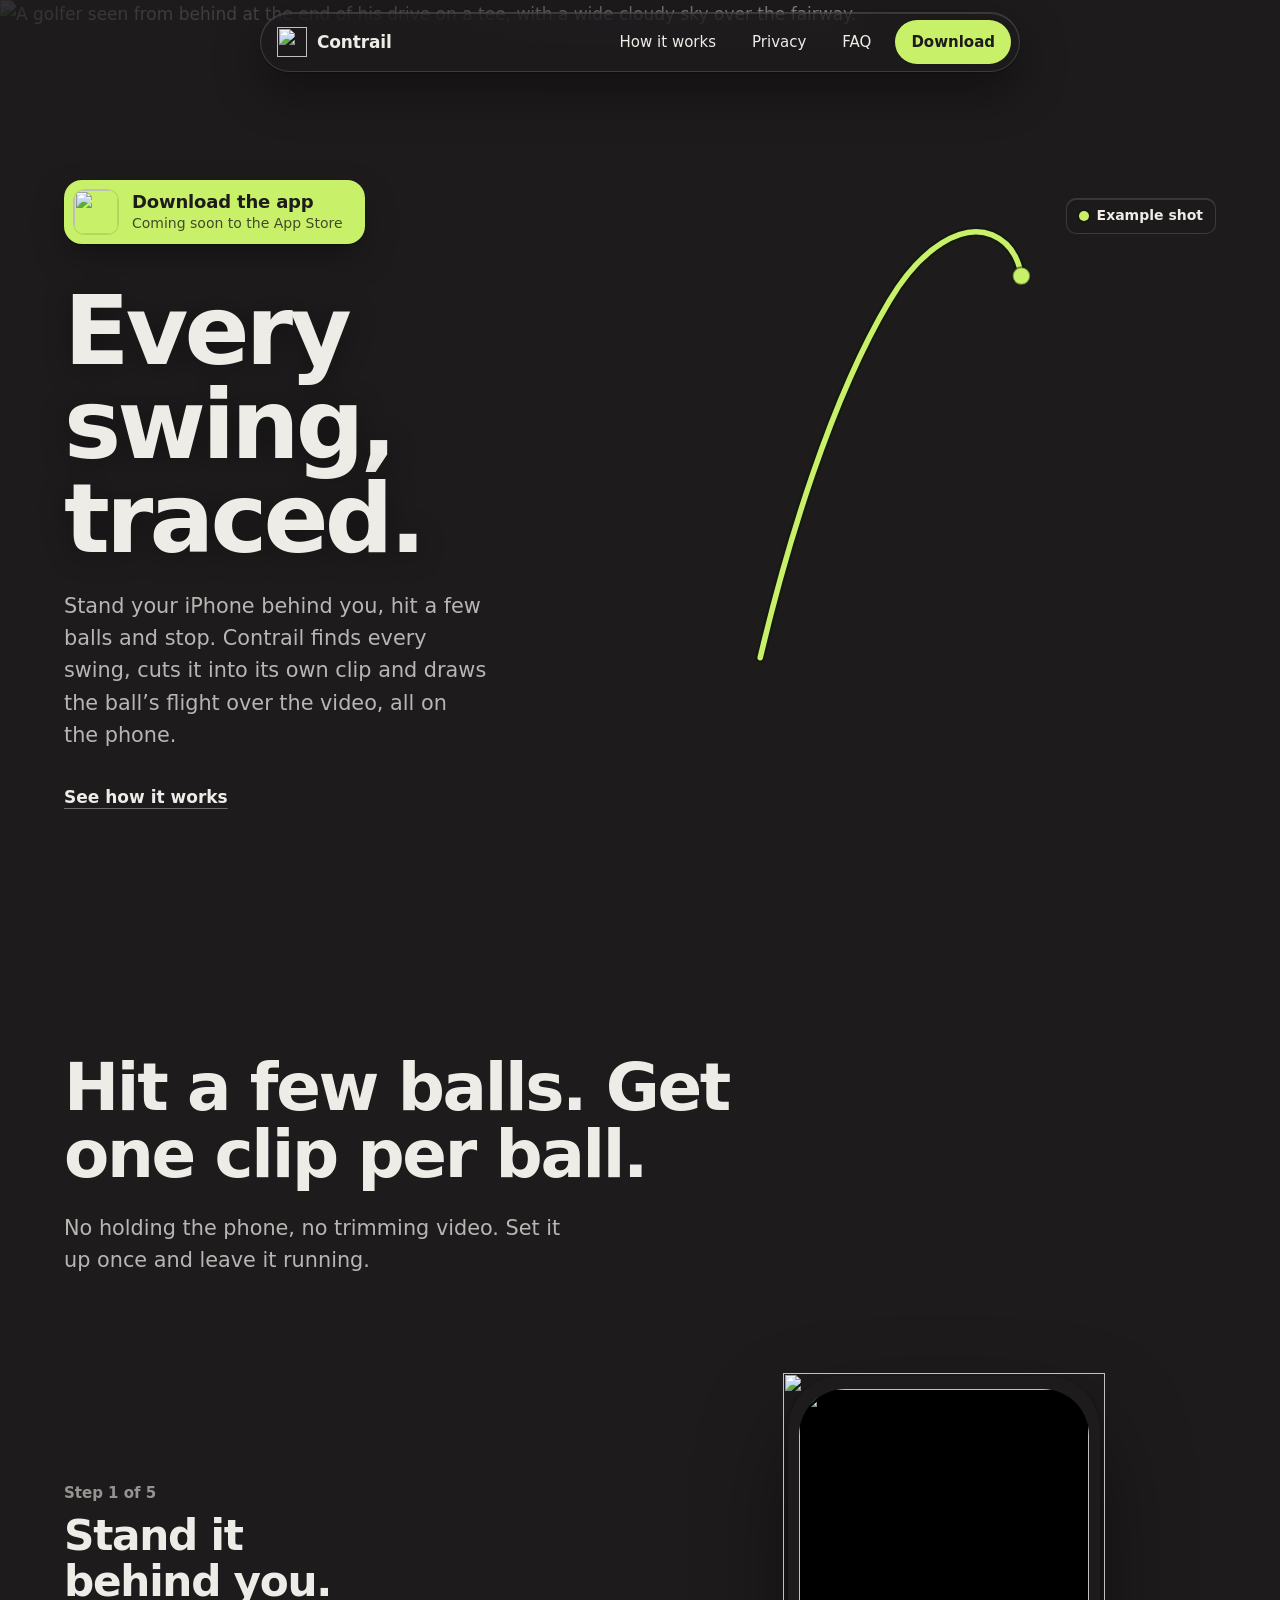
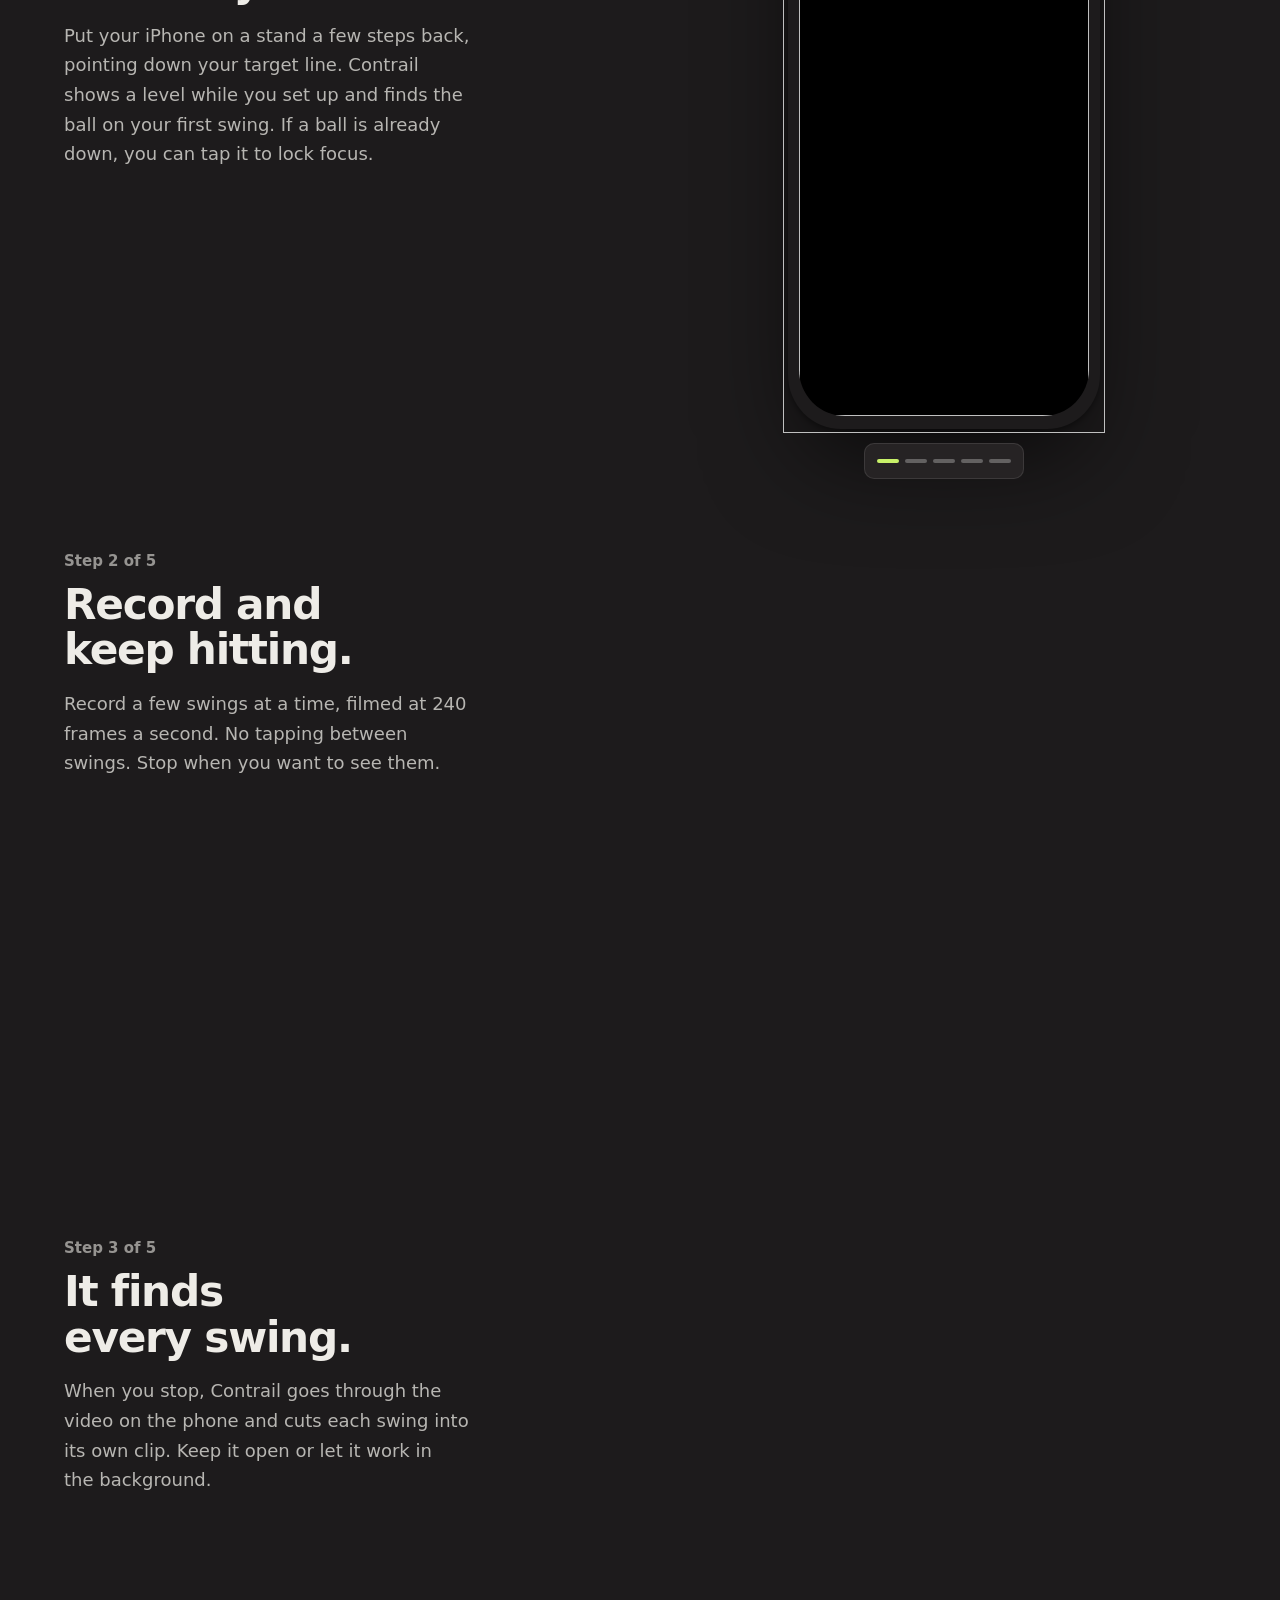
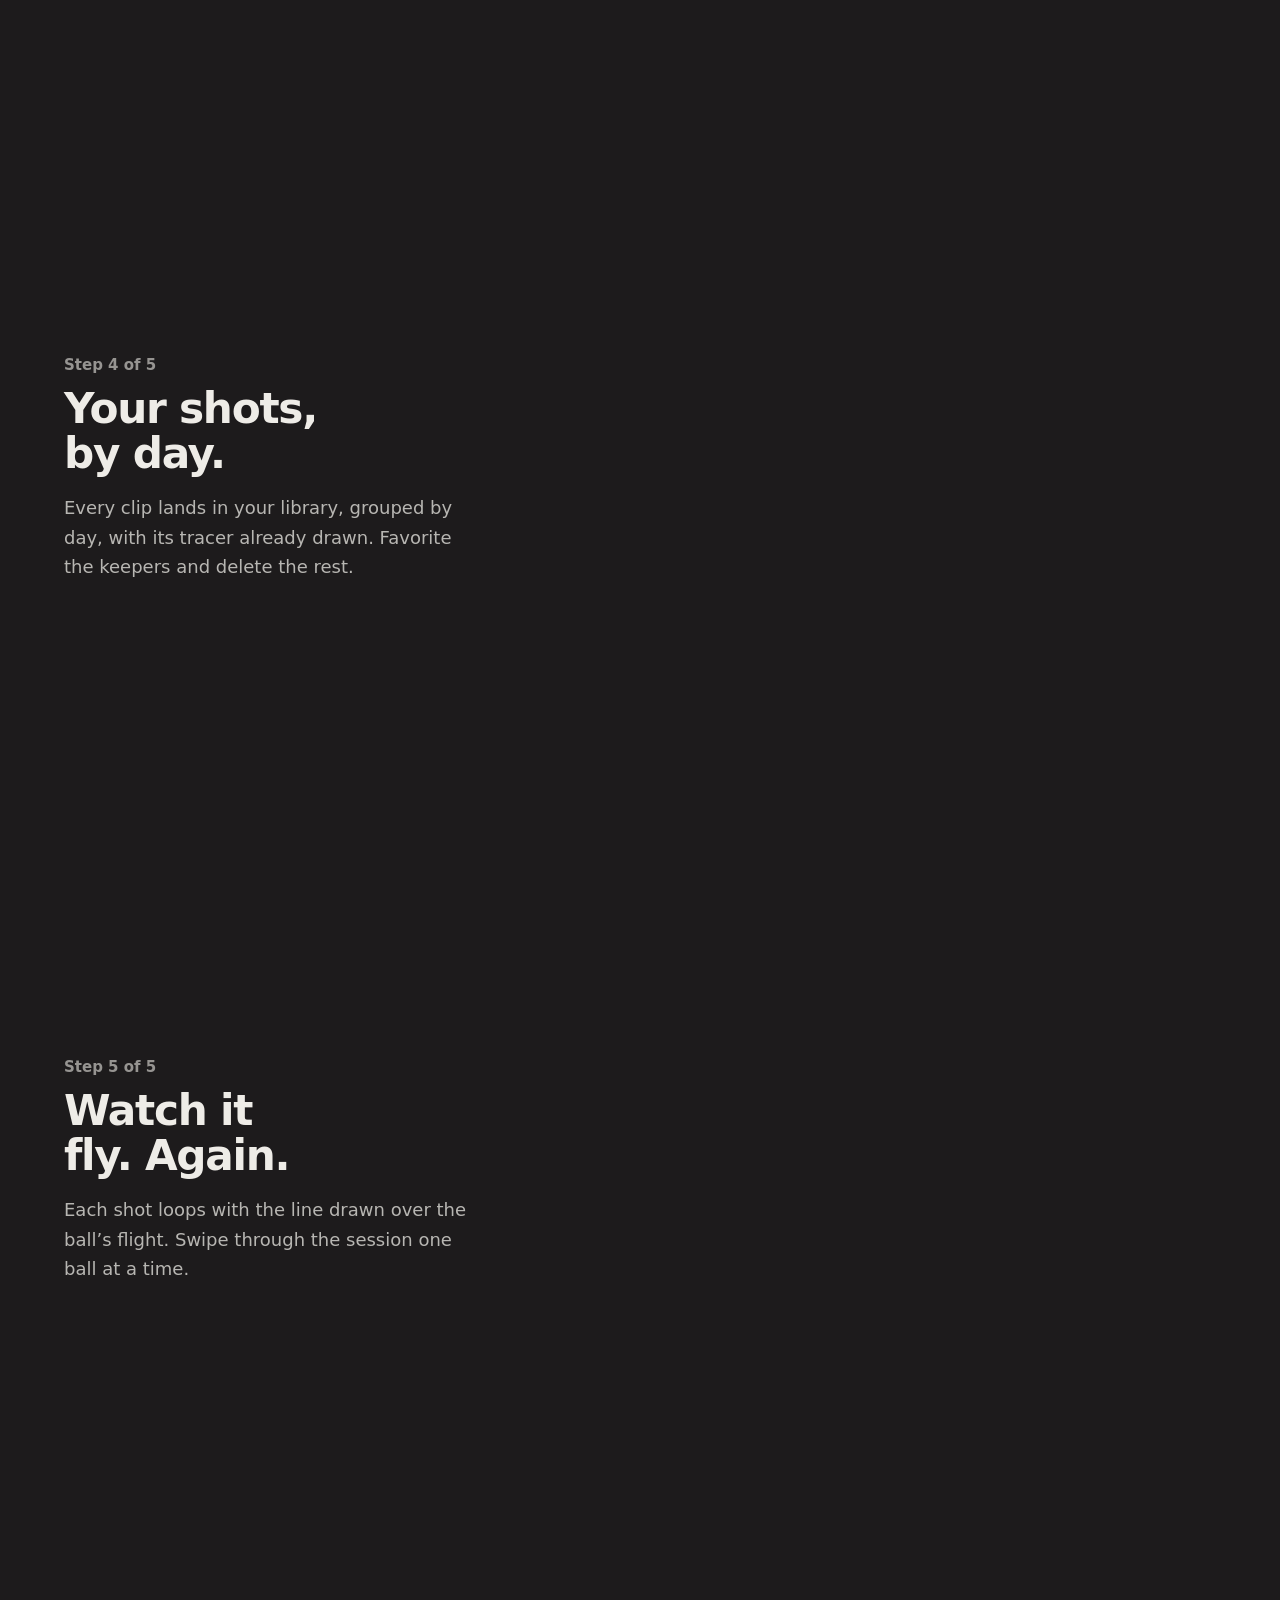
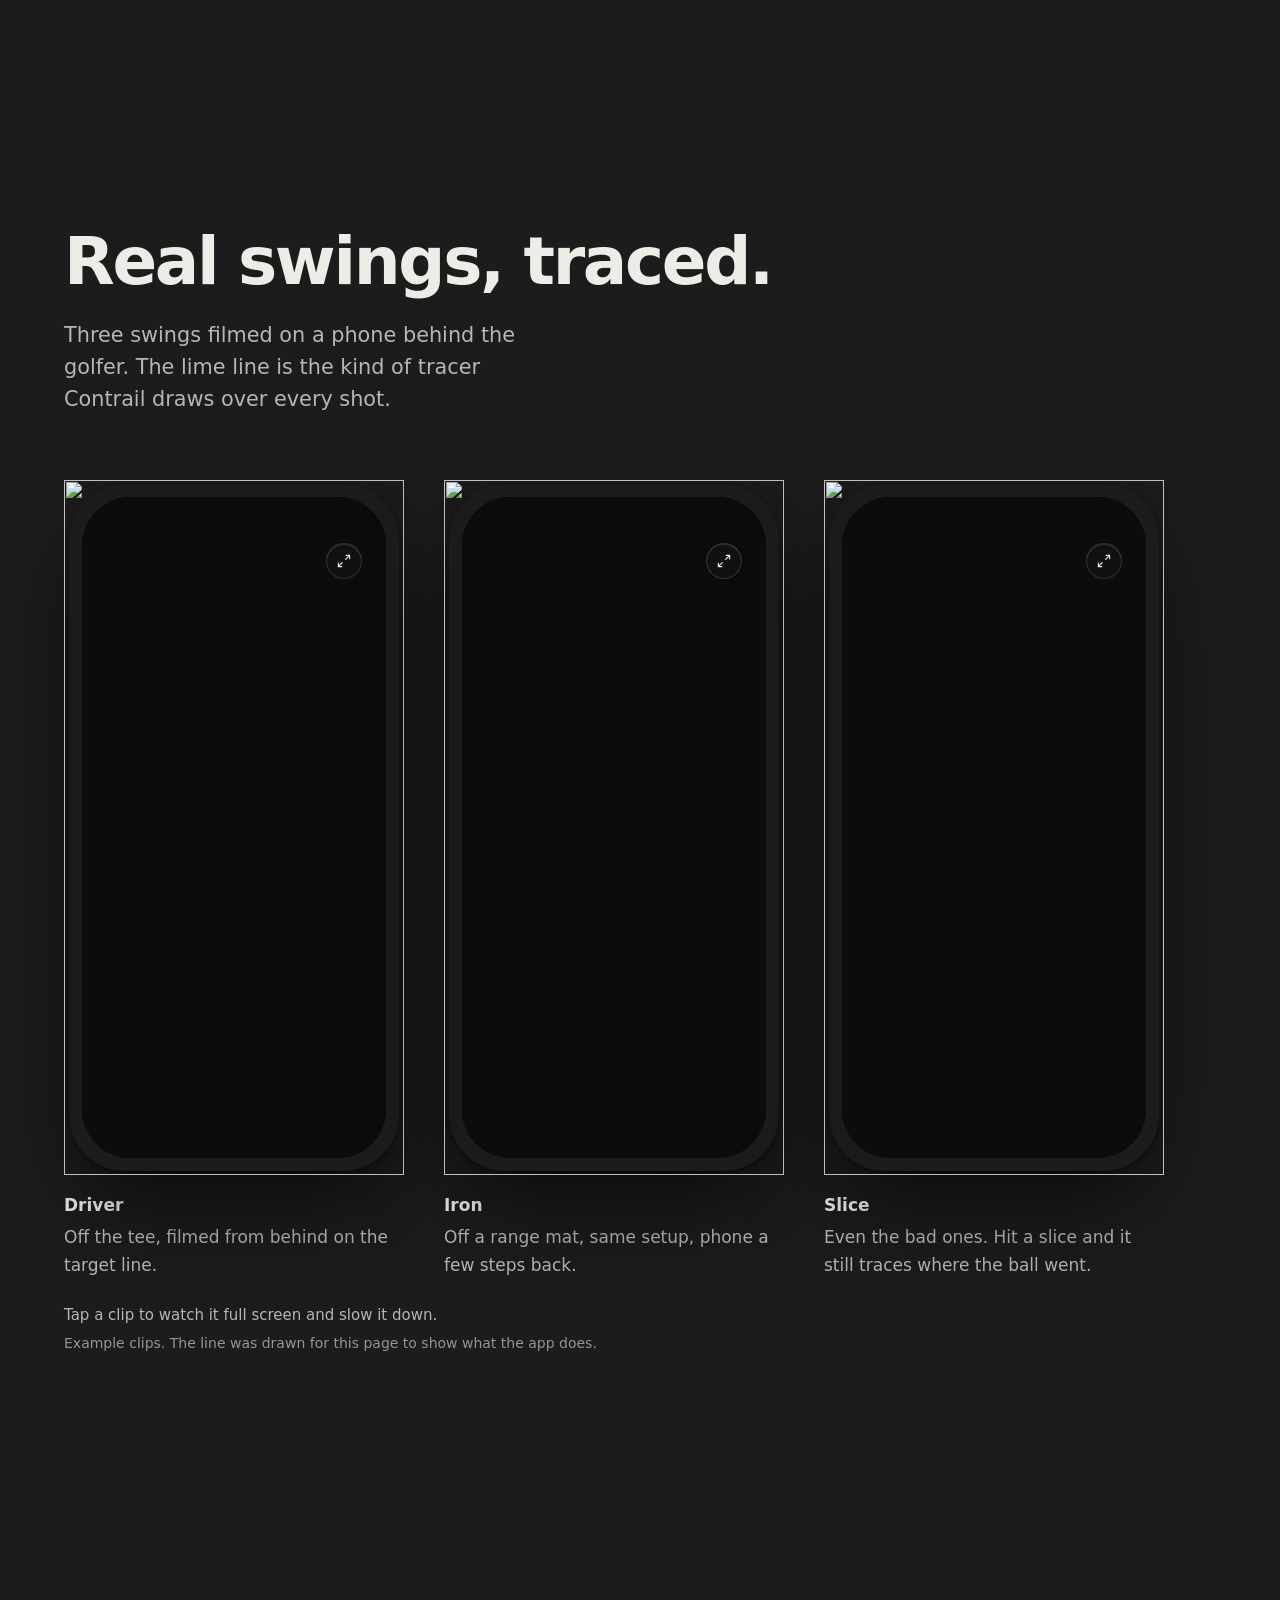
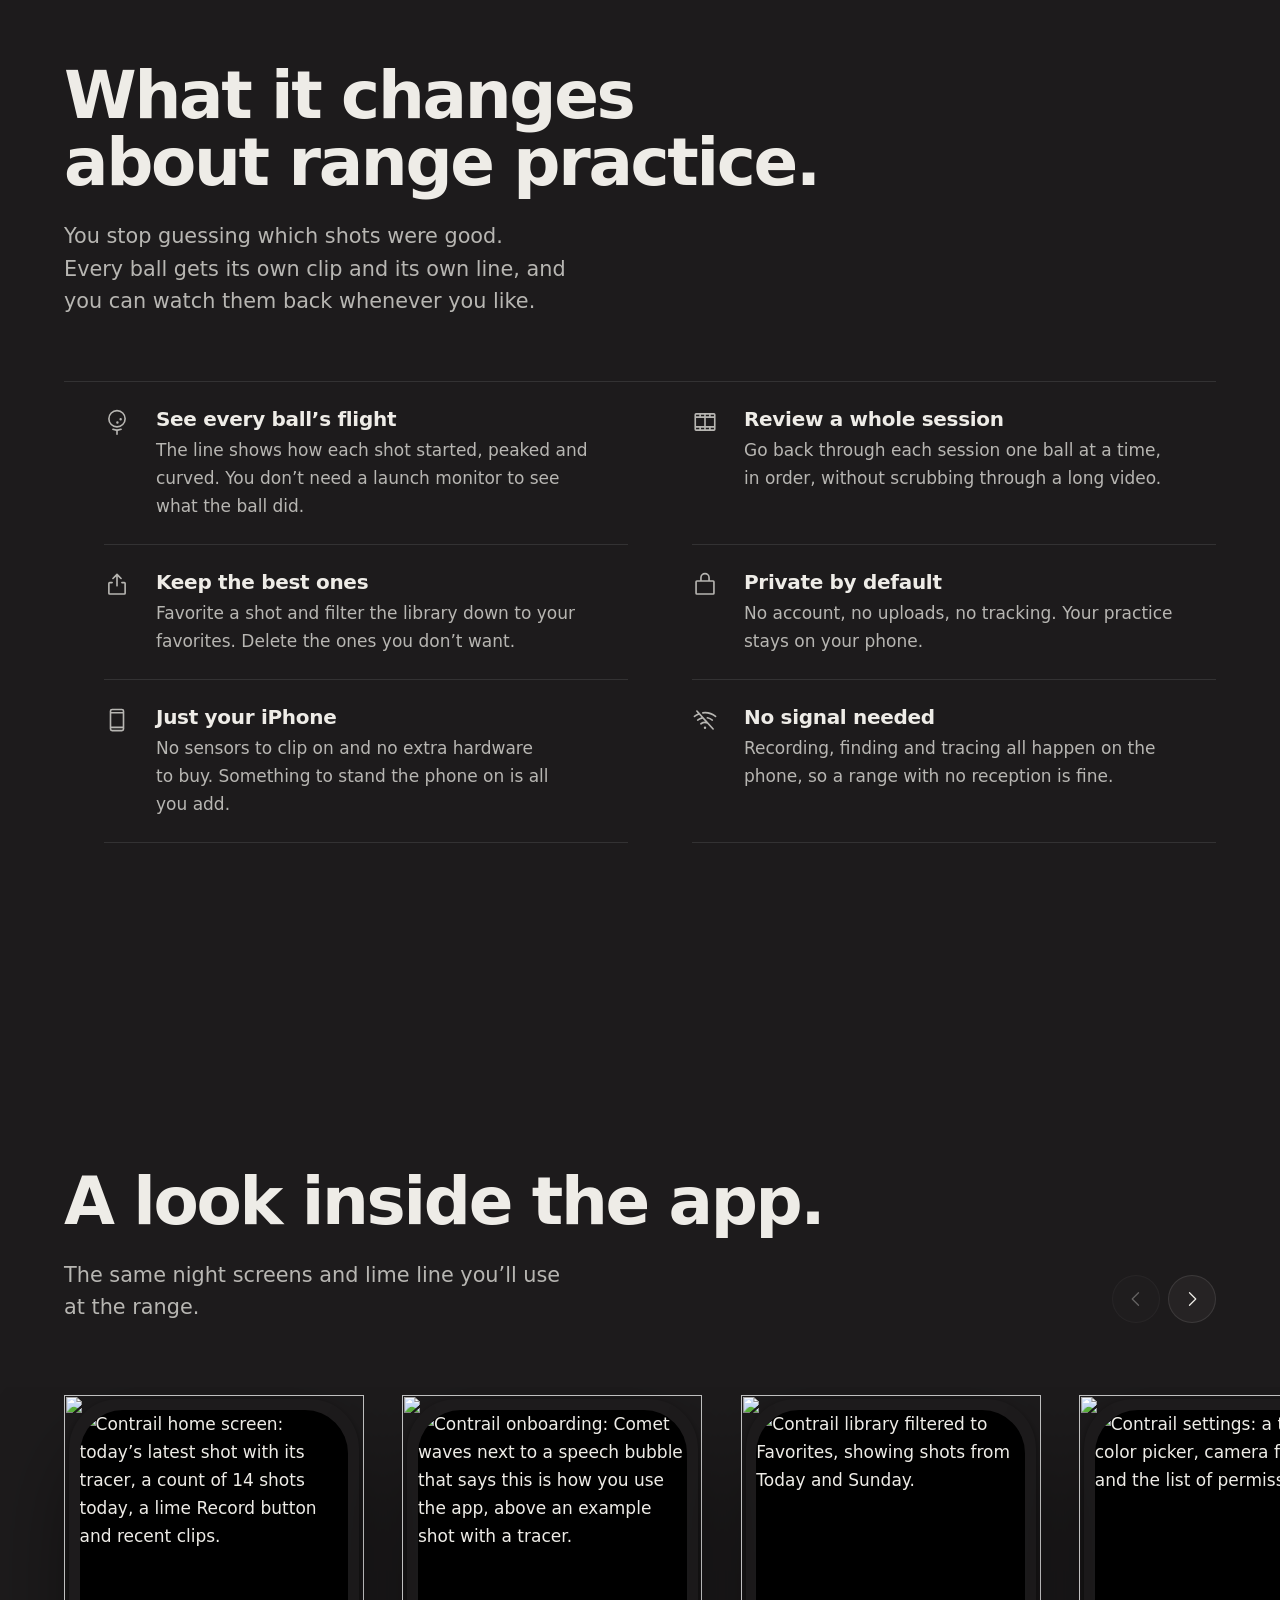
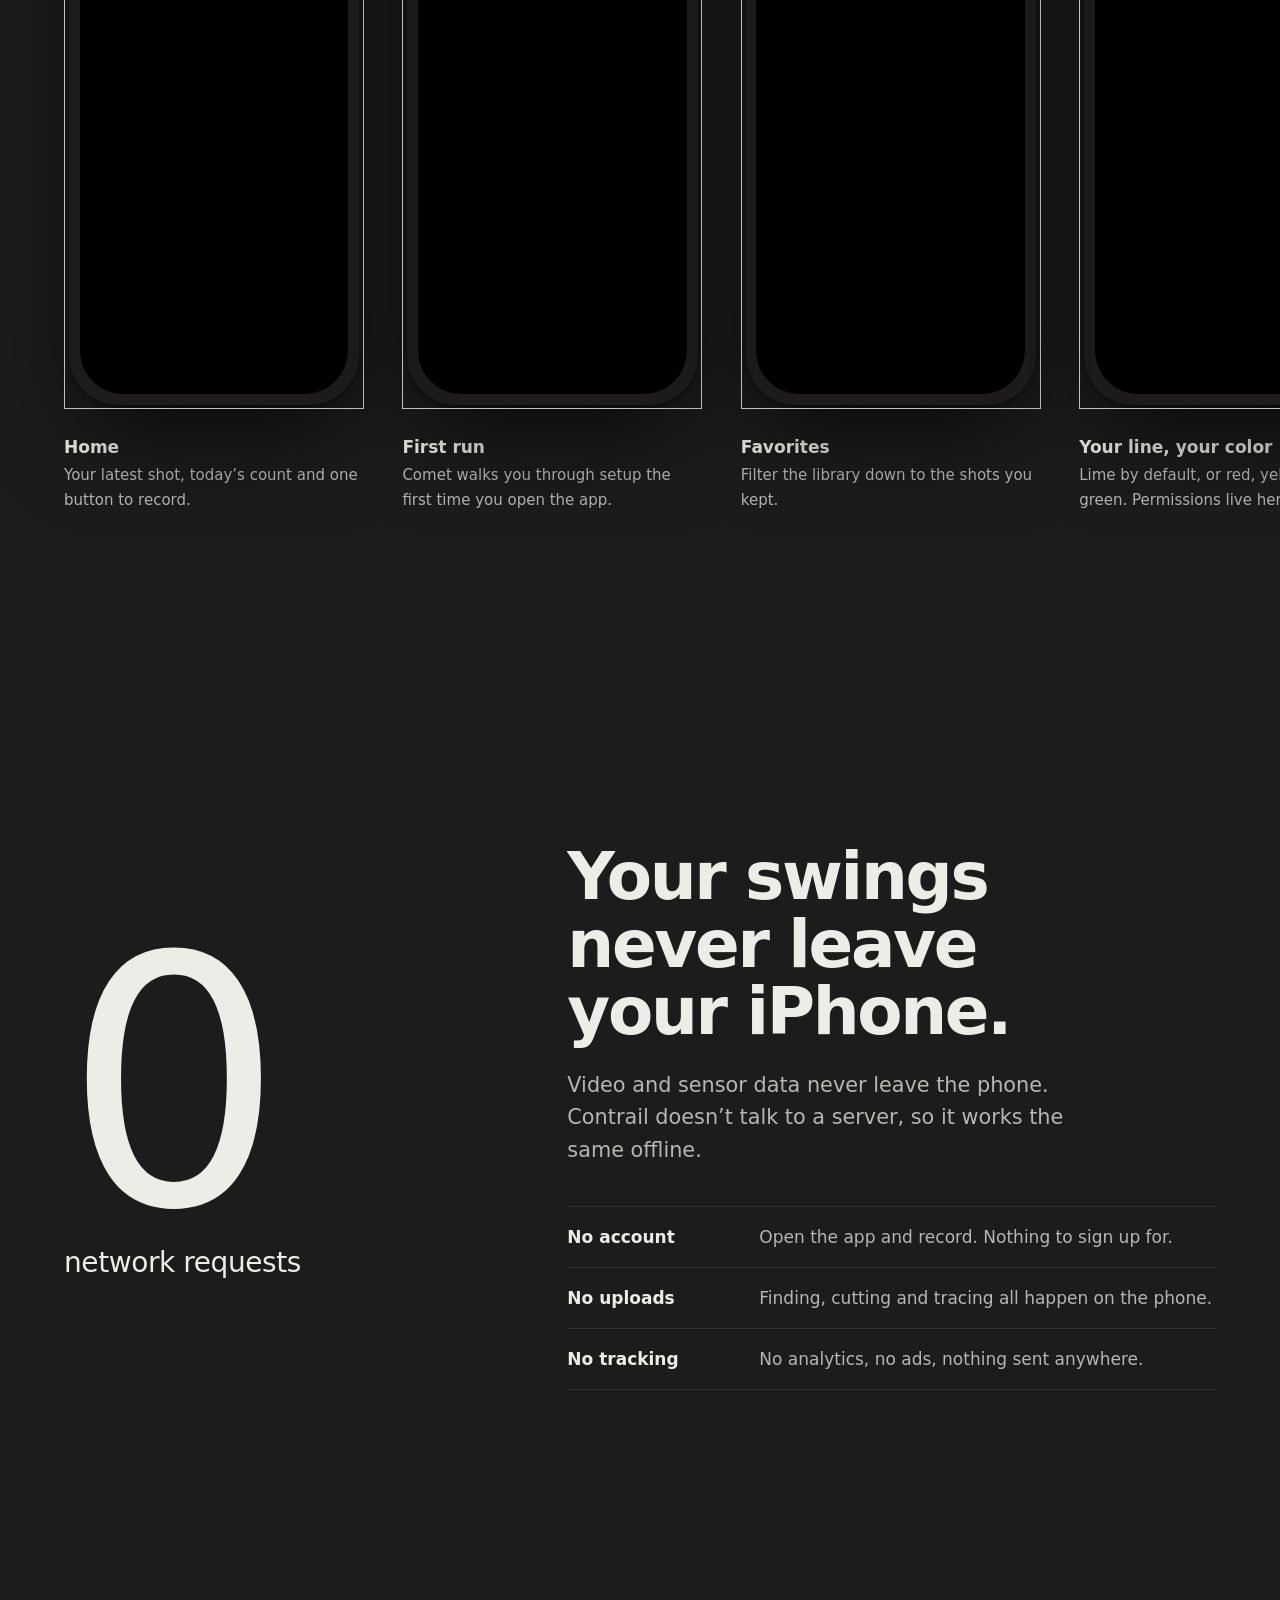
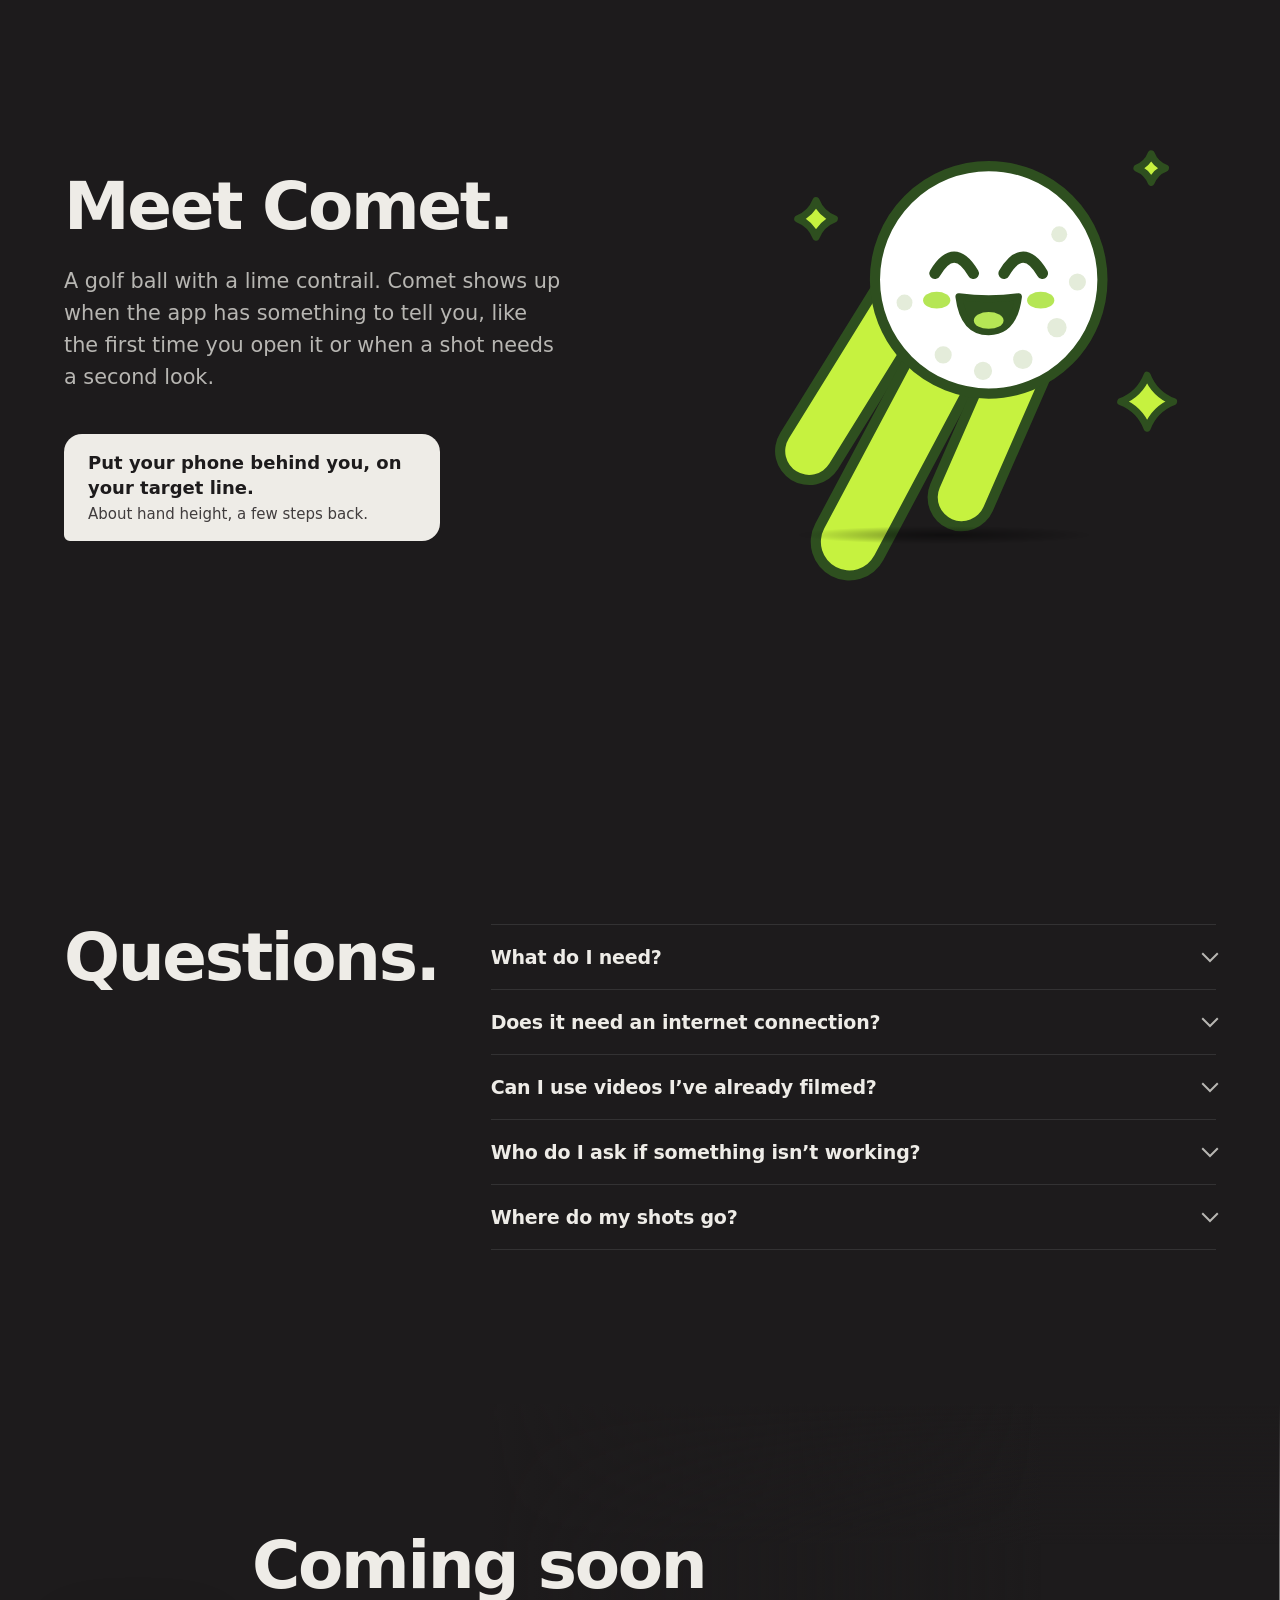
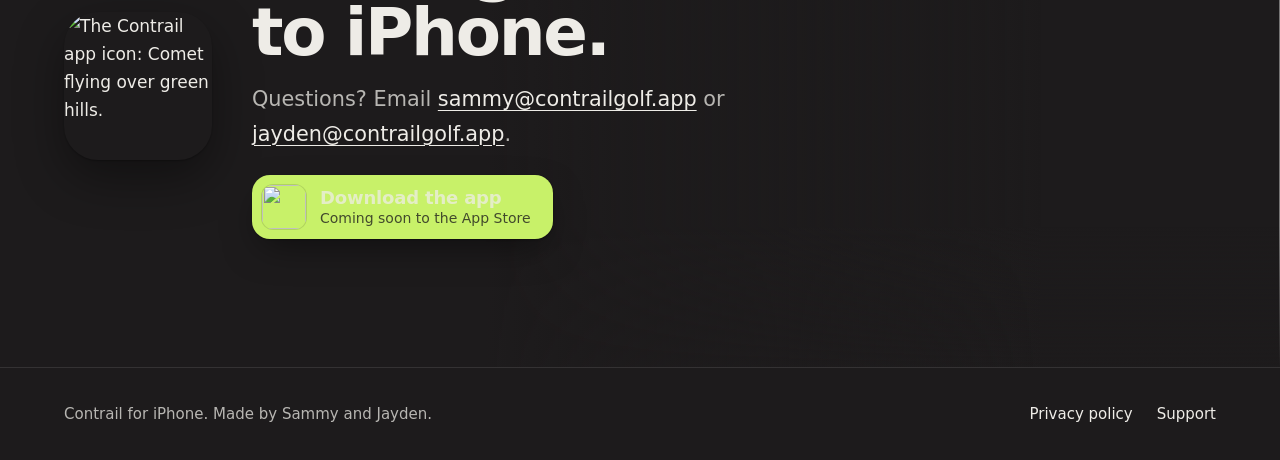
==== public/index.html @ 795af75d "Examples: add a third clip, a traced slice Adds Sammy's own mis-hit drive (starts left, curves right" ====
<!doctype html>
<!--
Contrail home page ("the app, expanded")
Direction: the site is the Contrail iPhone app opened up to a web page. Night ground (#0F140F) like the app, real
range photography full-bleed, the lime tracer as the hero element, white Poppins, and Liquid Glass only on the
functional layer that floats over content (nav capsule, caption chip over the hero photo, the step caption over the
pinned phone). Everything in the content layer is opaque.
References: Halide (the product's output as hero, one colour with one job), Arccos (the ball path drawn straight on
range photography), Flighty (large app screens, a pinned product walk-through), (Not Boring) (one owned
character, Comet, carries the personality).
Motion (scroll-animation-expert): hero pins and the tracer draws itself, scrubbed, from the ball to the landing dot;
a pinned iPhone steps through Record, Recording, Finding shots, Library and Shot; Comet plays its real layer keyframes;
Lenis smooth scroll on desktop. Reduced motion shows every final state.
Phones: every app screen and example clip sits inside Apple's iPhone 18 Pro bezel (.phone, assets/device/).
-->
<html lang="en">
<head>
<meta charset="utf-8">
<meta name="viewport" content="width=device-width, initial-scale=1, viewport-fit=cover">
<title>Contrail: Shot Tracer for iPhone</title>
<meta name="description" content="Stand your iPhone behind you, hit a few balls and stop. Contrail finds every swing, cuts it into its own clip and draws the ball’s flight over it, all on the phone. Coming soon to the App Store.">
<meta property="og:title" content="Contrail: Shot Tracer for iPhone">
<meta property="og:description" content="Every swing, traced. Coming soon to the App Store.">
<meta property="og:image" content="https://contrailgolf.app/assets/og-image.jpg">
<meta property="og:url" content="https://contrailgolf.app/">
<meta property="og:type" content="website">
<link rel="canonical" href="https://contrailgolf.app/">
<link rel="apple-touch-icon" href="/assets/apple-touch-icon.png">
<meta name="theme-color" content="#1d1b1c">
<meta name="color-scheme" content="dark">
<link rel="icon" href="/assets/app-icon.svg" type="image/svg+xml">
<link rel="preload" href="/assets/fonts/poppins-semibold.woff2" as="font" type="font/woff2" crossorigin>
<link rel="preload" href="/assets/fonts/poppins-regular.woff2" as="font" type="font/woff2" crossorigin>
<link rel="preload" as="image" type="image/webp" imagesrcset="/assets/img/hero-drive-900.webp 900w, /assets/img/hero-drive-1600.webp 1600w, /assets/img/hero-drive-2400.webp 2400w" imagesizes="(max-width: 760px) 200vw, 125vw">
<style>
@font-face { font-family: "Poppins"; src: url("/assets/fonts/poppins-regular.woff2") format("woff2"); font-weight: 400; font-style: normal; font-display: swap; }
@font-face { font-family: "Poppins"; src: url("/assets/fonts/poppins-semibold.woff2") format("woff2"); font-weight: 500 600; font-style: normal; font-display: swap; }
@font-face { font-family: "Poppins"; src: url("/assets/fonts/poppins-bold.woff2") format("woff2"); font-weight: 700; font-style: normal; font-display: swap; }
/* Hallmark · macrostructure: Marquee Hero (photographic, pinned) + Workbench walk-through · tone: exact, calm, night
 * theme: studied-DNA (source: Contrail app redesign mockups, assets-src/mockups/*-after.png)
 * paper: ink #1d1b1c · accent: #c8f169 (tracer + one primary action) · tokens from contrail-app public/style.css
 * display: Poppins 600 / 400 numerals (self-hosted woff2) · body: Poppins 400 · glass: functional layer only (nav, chip, step caption)
 */
:root {
  /* Colour: the app's own palette */
  --night: oklch(22.5% 0.004 345.6);        /* #1d1b1c ink (contrail-app tokens) */
  --night-raised: oklch(26% 0.005 355.1);   /* #262324 surface */
  --night-80: oklch(22.5% 0.004 345.6 / 0.8);
  --night-55: oklch(22.5% 0.004 345.6 / 0.55);
  --night-35: oklch(22.5% 0.004 345.6 / 0.35);
  --night-18: oklch(22.5% 0.004 345.6 / 0.18);
  --white: oklch(94.3% 0.007 88.6);         /* #eeece7 text */
  --white-2: oklch(94.3% 0.007 88.6 / 0.74); /* secondary text, 8.5:1 on ink */
  --white-3: oklch(94.3% 0.007 88.6 / 0.58); /* tertiary, 5.7:1 on ink */
  --hairline: oklch(100% 0 0 / 0.1);
  --lime: oklch(90.2% 0.169 123.8);         /* #c8f169 accent: tracer + primary action */
  --lime-press: oklch(84.3% 0.16 123);
  --fairway: oklch(39% 0.084 136.9);        /* #2E4F1F Comet outline, icon */
  --tracer-under: oklch(20% 0.04 135 / 0.5);
  --focus: oklch(90.2% 0.169 123.8);

  /* Glass (functional layer only) */
  --glass-fill: oklch(22.5% 0.004 345.6 / 0.55);
  --glass-fill-clear: oklch(22.5% 0.004 345.6 / 0.36);
  --glass-border: oklch(100% 0 0 / 0.14);
  --glass-highlight: inset 0 1px 0 oklch(100% 0 0 / 0.12);
  --glass-blur: saturate(170%) blur(22px);
  --glass-blur-clear: saturate(150%) blur(12px);
  --glass-solid: oklch(26% 0.005 355.1);    /* Reduce Transparency fallback */

  /* Type */
  --font: "Poppins", ui-sans-serif, system-ui, -apple-system, sans-serif;
  --text-body: 1.0625rem;   /* 17px */
  --text-lede: clamp(1.0625rem, 0.98rem + 0.4vw, 1.3125rem);
  --text-h2: clamp(2.25rem, 1.4rem + 3.4vw, 4.25rem);
  --text-display: clamp(3rem, 1.6rem + 6vw, 6rem);
  --text-numeral: clamp(9rem, 4rem + 22vw, 22rem);

  /* Space (4pt) */
  --space-2xs: 4px; --space-xs: 8px; --space-sm: 12px; --space-md: 16px; --space-lg: 24px;
  --space-xl: 40px; --space-2xl: 64px; --space-3xl: 96px; --space-4xl: 160px;
  --gutter: clamp(16px, 5vw, 72px);
  --max: 1280px;

  /* Radius tiers (from the app redesign) */
  --r-control: 14px;   /* buttons */
  --r-chip: 10px;      /* chips over media */
  --r-capsule: 999px;  /* floating nav, like the app's tab bar */
  --r-media: 20px;     /* photos */

  /* Shadow (two-layer) */
  --sh-float: 0 1px 2px oklch(0% 0 0 / 0.3), 0 18px 48px oklch(0% 0 0 / 0.38);
  --sh-device: 0 2px 6px oklch(0% 0 0 / 0.4), 0 40px 100px -20px oklch(0% 0 0 / 0.7);

  /* Motion */
  --ease-out: cubic-bezier(0.22, 1, 0.36, 1);
  --ease-spring: cubic-bezier(0.32, 0.72, 0, 1);
  --dur-fast: 160ms;
  --dur: 220ms;
}

*, *::before, *::after { box-sizing: border-box; }
html { -webkit-text-size-adjust: 100%; overflow-x: clip; background: var(--night); scroll-behavior: auto; }
body { margin: 0; overflow-x: clip; background: var(--night); color: var(--white); font-family: var(--font); font-size: var(--text-body); line-height: 1.65; -webkit-font-smoothing: antialiased; -moz-osx-font-smoothing: grayscale; }
img, svg, picture { display: block; max-width: 100%; }
::selection { background: var(--lime); color: var(--night); }
a { color: inherit; }
:focus-visible { outline: 2px solid var(--focus); outline-offset: 3px; }
h1, h2, h3 { margin: 0; text-wrap: balance; color: var(--white); }
p { margin: 0; text-wrap: pretty; }
.wrap { width: 100%; max-width: var(--max); margin-inline: auto; padding-inline: var(--gutter); }
.visually-hidden { position: absolute; width: 1px; height: 1px; overflow: hidden; clip: rect(0 0 0 0); white-space: nowrap; }
.skip { position: absolute; left: var(--space-md); top: -80px; z-index: 40; padding: var(--space-sm) var(--space-md); background: var(--lime); color: var(--night); font-weight: 600; border-radius: var(--r-control); text-decoration: none; }
.skip:focus { top: var(--space-md); }

/* ---------- Glass: functional layer only ---------- */
.glass { background: var(--glass-fill); -webkit-backdrop-filter: var(--glass-blur); backdrop-filter: var(--glass-blur); border: 1px solid var(--glass-border); box-shadow: var(--glass-highlight), var(--sh-float); }
.glass-clear { background: var(--glass-fill-clear); -webkit-backdrop-filter: var(--glass-blur-clear); backdrop-filter: var(--glass-blur-clear); border: 1px solid var(--glass-border); box-shadow: var(--glass-highlight); }
@media (prefers-reduced-transparency: reduce) {
  .glass, .glass-clear { background: var(--glass-solid); -webkit-backdrop-filter: none; backdrop-filter: none; }
}
@media (prefers-contrast: more) {
  .glass, .glass-clear { background: var(--night); -webkit-backdrop-filter: none; backdrop-filter: none; border-color: oklch(100% 0 0 / 0.6); }
  :root { --white-2: var(--white); --white-3: var(--white); --hairline: oklch(100% 0 0 / 0.4); }
}

/* ---------- Nav: floating glass capsule, like the app's tab bar ---------- */
.nav { position: fixed; top: max(12px, env(safe-area-inset-top)); left: 50%; z-index: 30; translate: -50% 0; width: min(calc(100% - 24px), 760px); }
.nav-inner { display: flex; align-items: center; justify-content: space-between; gap: var(--space-md); height: 60px; padding: 0 var(--space-xs) 0 var(--space-md); border-radius: var(--r-capsule); }
.brand { display: inline-flex; align-items: center; gap: 10px; min-height: 44px; padding-right: var(--space-xs); font-weight: 600; font-size: 17px; letter-spacing: -0.01em; text-decoration: none; border-radius: var(--r-capsule); }
.brand img { width: 30px; height: 30px; }
.nav ul { display: flex; align-items: center; gap: var(--space-2xs); list-style: none; margin: 0; padding: 0; }
.nav-link { display: inline-flex; align-items: center; min-height: 44px; padding: 0 var(--space-md); border-radius: var(--r-capsule); font-size: 15px; font-weight: 500; color: var(--white); text-decoration: none; transition: background-color var(--dur-fast) var(--ease-out); }
.nav-link:hover { background: oklch(100% 0 0 / 0.1); }
.nav-link:active { background: oklch(100% 0 0 / 0.16); }

/* ---------- Buttons ---------- */
.btn { display: inline-flex; align-items: center; justify-content: center; gap: var(--space-xs); min-height: 52px; padding: 0 var(--space-lg); border-radius: var(--r-control); font: 600 17px/1 var(--font); letter-spacing: -0.005em; text-decoration: none; white-space: nowrap; transition: background-color var(--dur-fast) var(--ease-out), transform var(--dur-fast) var(--ease-out); }
.btn-primary { background: var(--lime); color: var(--night); }
.btn-primary:hover { background: var(--lime-press); }
.btn-primary:active { transform: scale(0.98); }
.btn-primary:focus-visible { outline-color: var(--white); }

/* ---------- Hero: full-bleed range photo + tracer ---------- */
.hero { position: relative; height: 100svh; height: 100dvh; min-height: 640px; overflow: clip; isolation: isolate; }
.hero-media { position: absolute; inset: 0; z-index: -1; }
.hero-media { container-type: size; --hero-ar: 1.9567; --frame-x: 0%; --frame-shift: 0%; }
/* Each frame has the photo's exact aspect and covers the media box, so the SVG tracer stays registered to the photo.
   Desktop anchors the photo's left edge (golfer sits right of the copy); mobile centres it. */
.hero-frame { position: absolute; top: 50%; left: var(--frame-x); width: max(100cqw, 100cqh * var(--hero-ar)); height: max(100cqh, 100cqw / var(--hero-ar)); transform: translate(var(--frame-shift), -50%); }
.hero-frame img, .hero-frame .tracer { position: absolute; inset: 0; width: 100%; height: 100%; }
.hero-scrim { position: absolute; inset: 0; }
.hero-scrim { background:
  linear-gradient(to bottom, var(--night-55) 0%, transparent 16%),
  linear-gradient(to right, var(--night-80) 0%, var(--night-55) 32%, transparent 60%),
  linear-gradient(to top, var(--night) 0%, var(--night) 12%, var(--night-80) 34%, transparent 66%),
  linear-gradient(var(--night-0, transparent), transparent); }
.tracer path, .tracer circle { vector-effect: non-scaling-stroke; }
.tracer path { fill: none; stroke-linecap: round; stroke-linejoin: round; }
.t-under { stroke: var(--tracer-under); stroke-width: 10; }
.t-line { stroke: var(--lime); stroke-width: 5.5; } /* one solid, smoothed line: no dashes, ever */
.t-land { fill: var(--lime); stroke: var(--tracer-under); stroke-width: 2; }
.hero-copy { position: absolute; inset: auto 0 0 0; padding-bottom: clamp(40px, 9vh, 96px); }
.hero h1 { text-shadow: 0 2px 28px oklch(0% 0 0 / 0.35); font-size: var(--text-display); font-weight: 600; line-height: 0.98; letter-spacing: -0.04em; max-width: 9ch; }
.hero .lede { margin-top: var(--space-lg); max-width: 34ch; font-size: var(--text-lede); line-height: 1.55; color: var(--white-2); }
.hero .cta-row { margin-top: var(--space-xl); display: flex; flex-wrap: wrap; align-items: center; gap: var(--space-md) var(--space-lg); }
.soon { font-size: 15px; font-weight: 500; color: var(--white-2); }
.chip { display: inline-flex; align-items: center; gap: var(--space-xs); min-height: 36px; padding: 0 var(--space-sm); border-radius: var(--r-chip); font-size: 14px; font-weight: 600; color: var(--white); }
.hero-chip { position: absolute; z-index: 2; right: var(--gutter); top: 22%; }
.hero-chip .dot { width: 10px; height: 10px; border-radius: 50%; background: var(--lime); box-shadow: 0 0 0 2px var(--tracer-under); }

/* ---------- Section rhythm ---------- */
.section { position: relative; padding-block: clamp(var(--space-3xl), 12vw, var(--space-4xl)); scroll-margin-top: 88px; }
.h2 { font-size: var(--text-h2); font-weight: 600; line-height: 1.02; letter-spacing: -0.035em; }
.sub { margin-top: var(--space-lg); max-width: 38ch; font-size: var(--text-lede); line-height: 1.55; color: var(--white-2); }

/* ---------- Phone: Apple's iPhone 18 Pro bezel (Apple Design Resources, see assets/device/LICENSE-NOTE.txt) ----------
   The bezel PNG is 1350x2760; its transparent screen opening is 1206x2622 at (72, 69), i.e. left 5.333%, top 2.5%,
   width 89.333%, height 95%, with ~205px corners. The screen box overscans that by ~2px a side and uses slightly
   smaller corners, so its edges always sit under the opaque bezel (no hairline gaps, nothing past the glass).
   The bezel paints over the screen, including the Dynamic Island. Use the image as provided: never recolour or crop it. */
.phone { position: relative; display: block; aspect-ratio: 1350 / 2760; isolation: isolate; }
.phone::before { content: ""; position: absolute; inset: 0.6% 1.6%; z-index: -1; border-radius: 17% / 8.3%; box-shadow: var(--sh-device); }
.phone-screen { position: absolute; z-index: 0; left: 5.185%; top: 2.428%; width: 89.63%; height: 95.145%; display: block; overflow: hidden; border-radius: 16% / 7.4%; background: #000; }
.phone-screen > img, .phone-screen > video { position: absolute; inset: 0; display: block; width: 100%; height: 100%; max-width: none; object-fit: cover; object-position: 50% 0; }
.phone-bezel { position: absolute; inset: 0; z-index: 1; display: block; width: 100%; height: 100%; max-width: none; pointer-events: none; user-select: none; -webkit-user-select: none; }

/* ---------- How it works: pinned phone walk-through ---------- */
.how-head { max-width: 760px; }
.walk { position: relative; display: grid; grid-template-columns: minmax(0, 1fr) minmax(0, 1fr); gap: var(--space-2xl); margin-top: var(--space-3xl); }
.steps { list-style: none; margin: 0; padding: 0; }
.step { min-height: 78vh; display: flex; flex-direction: column; justify-content: center; padding-block: var(--space-xl); }
.step:first-child { min-height: 60vh; justify-content: flex-start; padding-top: 12vh; }
.step-k { font-size: 15px; font-weight: 600; color: var(--white-3); font-variant-numeric: tabular-nums; }
.step h3 { margin-top: var(--space-xs); font-size: clamp(1.75rem, 1.2rem + 1.8vw, 2.75rem); font-weight: 600; line-height: 1.08; letter-spacing: -0.03em; max-width: 14ch; }
.step p { margin-top: var(--space-md); max-width: 36ch; font-size: 1.125rem; color: var(--white-2); }
.step-shot { display: none; }
.walk-stage { display: contents; } /* a box only in the mobile pinned walk-through */
.device-col { position: relative; }
.device { position: sticky; top: calc(50vh - min(37vh, 330px)); margin-inline: auto; width: min(100%, calc(min(74vh, 660px) * 1350 / 2760)); }
.device-screens img { opacity: 0; }
.device-screens img.is-active { opacity: 1; }
.device-caption { position: absolute; left: 50%; bottom: -46px; translate: -50% 0; white-space: nowrap; } /* below the bezel, never over it */
.progress { display: flex; gap: 6px; }
.progress span { width: 22px; height: 4px; border-radius: 2px; background: oklch(100% 0 0 / 0.28); transform-origin: left center; }
.progress span.is-done { background: var(--lime); }

/* ---------- Privacy: one honest number ---------- */
.privacy { overflow: clip; }
.privacy-media { position: absolute; inset: 0; z-index: -1; }
.privacy-media img { width: 100%; height: 100%; object-fit: cover; object-position: 30% 35%; opacity: 0.42; filter: saturate(0.85); }
.privacy-media::after { content: ""; position: absolute; inset: 0; background: linear-gradient(to bottom, var(--night) 0%, transparent 30%, transparent 70%, var(--night) 100%); }
.privacy .wrap { display: grid; grid-template-columns: minmax(0, 5fr) minmax(0, 7fr); gap: var(--space-xl); align-items: center; }
.zero-wrap { margin: 0; }
.zero { display: block; font-size: var(--text-numeral); font-weight: 400; line-height: 0.8; letter-spacing: -0.06em; font-variant-numeric: tabular-nums; color: var(--white); }
.zero-label { display: block; margin-top: var(--space-md); font-size: clamp(1.25rem, 1rem + 1vw, 1.75rem); font-weight: 500; letter-spacing: -0.015em; color: var(--white); }
.facts { list-style: none; margin: var(--space-xl) 0 0; padding: 0; border-top: 1px solid var(--hairline); }
.facts li { display: grid; grid-template-columns: minmax(0, 11rem) minmax(0, 1fr); gap: var(--space-md); padding-block: var(--space-md); border-bottom: 1px solid var(--hairline); }
.facts b { font-weight: 600; color: var(--white); }
.facts span { color: var(--white-2); }

/* ---------- Comet ---------- */
.comet .wrap { display: grid; grid-template-columns: minmax(0, 6fr) minmax(0, 6fr); gap: var(--space-2xl); align-items: center; }
.comet-stage { position: relative; aspect-ratio: 1; max-width: 520px; width: 100%; margin-inline: auto; }
.comet-stage svg { width: 100%; height: 100%; overflow: visible; }
.comet-floor { position: absolute; left: 22%; right: 22%; bottom: 14%; height: 18px; border-radius: 50%; background: radial-gradient(closest-side, oklch(0% 0 0 / 0.45), transparent); }
.bubble { position: relative; display: inline-block; margin-top: var(--space-xl); padding: var(--space-md) var(--space-lg); border-radius: 18px 18px 18px 6px; background: var(--white); color: var(--night); font-weight: 600; font-size: 1.125rem; line-height: 1.4; max-width: 30ch; }
.bubble small { display: block; margin-top: var(--space-2xs); font-weight: 400; font-size: 15px; color: oklch(36% 0.006 350); }

/* ---------- Coming soon ---------- */
.soon-block { position: relative; isolation: isolate; overflow: clip; padding-block: clamp(var(--space-3xl), 10vw, var(--space-4xl)); text-align: left; }
.soon-media { position: absolute; inset: 0 0 0 auto; width: 62%; z-index: -1; }
.soon-media img { width: 100%; height: 100%; object-fit: cover; object-position: 50% 40%; opacity: 0.55; }
.soon-media::after { content: ""; position: absolute; inset: 0; background: linear-gradient(to right, var(--night) 0%, var(--night-55) 35%, transparent 70%), linear-gradient(to bottom, var(--night) 0%, transparent 25%, transparent 75%, var(--night) 100%); }
.soon-block .wrap > div { max-width: 600px; }
.soon-block .wrap { display: grid; grid-template-columns: auto minmax(0, 1fr); gap: var(--space-xl); align-items: center; }
.soon-block .wrap > img { width: clamp(96px, 12vw, 148px); height: auto; border-radius: 23%; box-shadow: var(--sh-float); }
.soon-block h2 { font-size: var(--text-h2); font-weight: 600; letter-spacing: -0.035em; line-height: 1.02; }
.soon-block p { margin-top: var(--space-md); color: var(--white-2); font-size: var(--text-lede); }
.soon-block a { color: var(--white); text-underline-offset: 4px; text-decoration-thickness: 1px; }
footer { border-top: 1px solid var(--hairline); padding-block: var(--space-lg) calc(var(--space-lg) + env(safe-area-inset-bottom)); font-size: 15px; color: var(--white-2); }
footer .wrap { display: flex; flex-wrap: wrap; align-items: center; justify-content: space-between; gap: var(--space-xs) var(--space-lg); }
footer ul { display: flex; flex-wrap: wrap; gap: 0 var(--space-lg); list-style: none; margin: 0; padding: 0; }
footer a { display: inline-flex; align-items: center; min-height: 44px; text-decoration: none; color: var(--white); }
footer a:hover { text-decoration: underline; text-underline-offset: 4px; }

/* ---------- App Store "coming soon" badge (glass, not a link) ---------- */
.store { display: inline-flex; align-items: center; gap: var(--space-sm); min-height: 52px; margin: 0; padding: 0 var(--space-lg) 0 10px; border-radius: var(--r-control); color: var(--white); font-size: 16px; font-weight: 600; letter-spacing: -0.005em; white-space: nowrap; }
.store img { width: 32px; height: 32px; border-radius: 8px; }
.store-text { display: grid; line-height: 1.1; }
.store-text small { font-size: 12px; font-weight: 500; letter-spacing: 0.01em; color: var(--white-2); }
.store-text strong { font-size: 18px; font-weight: 600; letter-spacing: -0.015em; }
.store-solid, .solid { background: var(--night-raised); border: 1px solid var(--hairline); }
.round-btn.solid:hover:not([disabled]) { background: oklch(30% 0.006 350); }
.text-link { display: inline-flex; align-items: center; min-height: 44px; font-weight: 600; color: var(--white); text-decoration: underline; text-decoration-color: oklch(100% 0 0 / 0.35); text-underline-offset: 5px; transition: text-decoration-color var(--dur-fast) var(--ease-out); }
.text-link:hover { text-decoration-color: var(--lime); }

/* ---------- Benefits: one surface, hairline rows (no card grid) ---------- */
.gains-grid { display: grid; grid-template-columns: minmax(0, 1fr) minmax(0, 1fr); column-gap: var(--space-2xl); margin-top: var(--space-2xl); border-top: 1px solid var(--hairline); }
.gain { display: grid; grid-template-columns: 2.25rem minmax(0, 1fr); gap: var(--space-md); padding-block: var(--space-lg); border-bottom: 1px solid var(--hairline); }
.gain svg { width: 26px; height: 26px; margin-top: 3px; color: var(--white-2); }
.gain h3 { font-size: 1.25rem; font-weight: 600; letter-spacing: -0.015em; line-height: 1.3; }
.gain p { margin-top: var(--space-2xs); color: var(--white-2); max-width: 40ch; }

/* ---------- Gallery: real app screens, scroll-snap ---------- */
.gallery-head { display: flex; flex-wrap: wrap; align-items: end; justify-content: space-between; gap: var(--space-lg); }
.gallery-ctrl { display: flex; gap: var(--space-xs); }
.round-btn { display: inline-grid; place-items: center; width: 48px; height: 48px; border-radius: 50%; color: var(--white); cursor: pointer; transition: transform var(--dur-fast) var(--ease-out), opacity var(--dur-fast) var(--ease-out); }
.round-btn:active { transform: scale(0.94); }
.round-btn[disabled] { opacity: 0.35; cursor: default; }
.round-btn svg { width: 20px; height: 20px; }
.rail { display: grid; grid-auto-flow: column; grid-auto-columns: clamp(220px, 24vw, 300px); gap: clamp(20px, 3vw, 40px); margin-top: var(--space-2xl); padding: var(--space-xs) var(--gutter) var(--space-lg); overflow-x: auto; overscroll-behavior-x: contain; scroll-snap-type: x mandatory; scroll-padding-inline: var(--gutter); scrollbar-width: none; }
.rail::-webkit-scrollbar { display: none; }
.rail:focus-visible { outline-offset: -2px; }
.shot { margin: 0; scroll-snap-align: start; }
.shot figcaption { margin-top: var(--space-lg); }
.shot figcaption b { display: block; font-weight: 600; font-size: 1.0625rem; }
.shot figcaption span { display: block; margin-top: 2px; font-size: 15px; color: var(--white-2); }

/* ---------- FAQ ---------- */
.faq .wrap { display: grid; grid-template-columns: minmax(0, 4fr) minmax(0, 8fr); gap: var(--space-2xl); }
.faq-list { border-top: 1px solid var(--hairline); }
.faq details { border-bottom: 1px solid var(--hairline); }
.faq summary { display: flex; align-items: center; justify-content: space-between; gap: var(--space-md); min-height: 64px; padding-block: var(--space-md); cursor: pointer; list-style: none; font-size: 1.1875rem; font-weight: 600; letter-spacing: -0.01em; }
.faq summary::-webkit-details-marker { display: none; }
.faq summary::after { content: ""; flex: none; width: 12px; height: 12px; border-right: 2px solid var(--white-2); border-bottom: 2px solid var(--white-2); transform: translateY(-3px) rotate(45deg); transition: transform var(--dur) var(--ease-out); }
.faq details[open] summary::after { transform: translateY(2px) rotate(-135deg); }
.faq summary:hover { color: var(--lime); }
.faq details p a { color: var(--white); text-underline-offset: 4px; }
.faq details p { padding-bottom: var(--space-lg); max-width: 60ch; color: var(--white-2); }

@media (max-width: 900px) {
  .faq .wrap { grid-template-columns: minmax(0, 1fr); gap: var(--space-xl); }
}
@media (max-width: 760px) {
  .gains-grid { grid-template-columns: minmax(0, 1fr); }
  .rail { grid-auto-columns: 68%; }
  .gallery-ctrl { display: none; }
  .soon-block .store { margin-top: var(--space-lg); }
}

/* ---------- Download (primary): not a live link until launch, so it is a status element, not a button ---------- */
.download { display: inline-flex; align-items: center; gap: 14px; margin: 0; padding: 10px 22px 10px 10px; border-radius: 18px; background: var(--lime); color: var(--night); box-shadow: 0 1px 2px oklch(0% 0 0 / 0.25), 0 14px 36px -10px oklch(0% 0 0 / 0.5); }
.download img { width: 44px; height: 44px; border-radius: 11px; box-shadow: 0 0 0 1px oklch(0% 0 0 / 0.12); }
.download span { display: grid; line-height: 1.2; }
.download strong { font-size: 18px; font-weight: 600; letter-spacing: -0.01em; }
.download small { margin-top: 2px; font-size: 14px; font-weight: 500; color: var(--night); opacity: 0.78; }
.hero .download { margin-bottom: var(--space-xl); }
.soon-block .download { margin-top: var(--space-lg); }
.download:target, .download[data-focus-target]:focus { outline: 2px solid var(--white); outline-offset: 4px; }
.nav-dl { display: inline-flex; align-items: center; min-height: 44px; margin-left: var(--space-2xs); padding: 0 var(--space-md); border-radius: var(--r-capsule); background: var(--lime); color: var(--night); font-size: 15px; font-weight: 600; text-decoration: none; white-space: nowrap; transition: background-color var(--dur-fast) var(--ease-out), transform var(--dur-fast) var(--ease-out); }
.nav-dl:hover { background: var(--lime-press); }
.nav-dl:active { transform: scale(0.97); }
.nav-dl:focus-visible { outline-color: var(--white); }
.hero .cta-row { margin-top: var(--space-lg); }

/* ---------- Responsive ---------- */
@media (max-width: 900px) {
  .privacy .wrap, .comet .wrap { grid-template-columns: minmax(0, 1fr); }
  .comet-stage { max-width: 360px; order: -1; }
}
@media (max-width: 760px) {
  /* Full-bleed photo like desktop (centred, so the golfer and the whole tracer are in frame); download block on top,
     headline and intro at the bottom over the scrim. svh: the URL bar never resizes it. */
  .hero { height: 100vh; height: 100svh; min-height: 560px; }
  .hero-media { --frame-x: 50%; --frame-shift: -50%; }
  .hero-scrim { background:
    linear-gradient(to bottom, var(--night-55) 0%, transparent 20%),
    linear-gradient(to top, var(--night) 0%, var(--night) 24%, var(--night-80) 42%, var(--night-35) 56%, transparent 70%); }
  .hero-copy { inset: 0; display: flex; padding-bottom: 0; }
  .hero-copy .wrap { display: flex; flex-direction: column; align-items: flex-start; padding-top: calc(80px + env(safe-area-inset-top)); padding-bottom: calc(var(--space-lg) + env(safe-area-inset-bottom)); }
  .hero .download { margin-bottom: auto; }
  .hero h1 { font-size: clamp(2.75rem, 1.9rem + 4.2vw, 3.5rem); }
  .hero .lede { margin-top: var(--space-md); }
  .hero .cta-row { margin-top: var(--space-xs); }
  .nav-link[href="#how"] { display: none; }
  .hero-chip { top: calc(env(safe-area-inset-top) + 168px); }
  /* Motion on: the hero sticks for 90svh of scroll while the tracer finishes (class added by the script) */
  .hero-runway.is-sticky { height: calc(max(560px, 100svh) + 90svh); }
  .hero-runway.is-sticky .hero { position: sticky; top: 0; }
  /* Motion on: the phone sticks and steps through the five screens; one step caption at a time under it */
  .walk.is-pinned { height: calc(100svh + 300svh); margin-top: var(--space-lg); }
  .walk.is-pinned .walk-stage { position: sticky; top: 0; display: flex; flex-direction: column; gap: 22px; height: 100vh; height: 100svh; padding: calc(84px + env(safe-area-inset-top)) 0 calc(var(--space-lg) + env(safe-area-inset-bottom)); }
  .walk.is-pinned .device-col { display: flex; justify-content: center; flex: 1 1 auto; min-height: 0; order: -1; }
  .walk.is-pinned .device { position: relative; top: auto; height: calc(100% - 48px); /* room for the step caption under the bezel */ width: auto; max-width: 100%; aspect-ratio: 1350 / 2760; margin: 0; }
  .walk.is-pinned .device .phone { height: 100%; }
  .walk.is-pinned .steps { display: grid; flex: none; }
  .walk.is-pinned .step, .walk.is-pinned .step:first-child { grid-area: 1 / 1; min-height: 0; padding: 0; justify-content: flex-start; }
  .walk.is-pinned .step-shot { display: none; }
  .walk.is-pinned .step h3 { font-size: 1.625rem; max-width: none; }
  .walk.is-pinned .step p { margin-top: var(--space-xs); font-size: 1rem; line-height: 1.55; }
  .walk { display: block; margin-top: var(--space-2xl); }
  .device-col { display: none; }
  .step, .step:first-child { min-height: 0; padding-block: var(--space-xl); padding-top: var(--space-xl); }
  .step-shot { display: block; margin-top: var(--space-lg); width: min(72%, 300px); }
  .facts li { grid-template-columns: minmax(0, 1fr); gap: var(--space-2xs); }
  .soon-block .wrap { grid-template-columns: minmax(0, 1fr); }
  .soon-media { inset: 0; width: 100%; }
  .soon-media img { opacity: 0.32; object-position: 50% 30%; }
  .soon-media::after { background: linear-gradient(to bottom, var(--night) 0%, var(--night-55) 40%, var(--night) 100%); }
  .nav-inner { height: 56px; }
  .nav-link { padding: 0 var(--space-sm); }
}
@media (max-width: 760px) and (max-height: 700px) {
  .walk.is-pinned .walk-stage { gap: 16px; padding-top: calc(76px + env(safe-area-inset-top)); }
  .walk.is-pinned .step h3 { font-size: 1.375rem; }
  .walk.is-pinned .step p { font-size: 0.9375rem; line-height: 1.5; }
}
/* Portrait tablets on the desktop layout: centre the photo so the tracer stays in frame */
@media (min-width: 761px) and (max-aspect-ratio: 1/1) {
  .hero-media { --frame-x: 50%; --frame-shift: -50%; }
}
@media (max-width: 480px) {
  .hide-xs { display: none; }
}
@media (max-width: 380px) {
  .brand span { display: none; }
}
@media (prefers-reduced-motion: reduce) {
  *, *::before, *::after { transition-duration: 1ms !important; animation-duration: 1ms !important; animation-iteration-count: 1 !important; }
}

/* Examples: three traced swings */
.examples-grid { display: grid; grid-template-columns: repeat(3, minmax(0, 340px)); gap: var(--space-xl); margin-top: var(--space-2xl); }
.example { margin: 0; }
/* 9:16 clips fill the taller iPhone screen: cover, nudged left so the golfer and the whole line stay in frame */
.phone-screen > .example-video { object-position: 35% 50%; background: #0b0d0b; }
.phone-screen > .example-video.frame-left { object-position: 10% 50%; } /* slice: golfer and curve sit left of centre */
.example figcaption { margin-top: var(--space-md, 16px); display: grid; gap: 4px; }
.example figcaption b { font-weight: 600; }
.example figcaption span { color: var(--white-2); }
.example-open { position: relative; display: block; width: 100%; margin: 0; padding: 0; border: 0; background: none; color: inherit; cursor: zoom-in; border-radius: 17% / 8.3%; -webkit-tap-highlight-color: transparent; }
.example-open:focus-visible { outline: 2px solid var(--focus); outline-offset: 4px; }
.example-open .phone { transition: transform var(--dur) var(--ease-out); }
.example-open:active .phone { transform: scale(0.985); }
/* Sits on the screen, below the Dynamic Island and inside the rounded corner */
.example-cue { position: absolute; z-index: 1; top: 7%; right: 8%; display: grid; place-items: center; width: 36px; height: 36px; border-radius: 50%; color: var(--white); }
.example-cue-ico { width: 18px; height: 18px; }
.examples-hint { margin-top: var(--space-lg); font-size: 15px; color: var(--white-2); }
.examples-hint + .examples-note { margin-top: var(--space-2xs); }
.examples-note { margin-top: var(--space-lg); font-size: 14px; color: var(--white-3, var(--white-2)); }
/* Full-screen viewer (the controls float over the video, so they may be glass) */
.viewer { position: fixed; inset: 0; z-index: 60; height: 100vh; height: 100dvh; background: oklch(12% 0.004 345.6 / 0.94); overscroll-behavior: contain; touch-action: none; }
.viewer:not([hidden]) { animation: viewer-in 200ms var(--ease-out); }
@keyframes viewer-in { from { opacity: 0; } }
.viewer-stage { position: absolute; inset: calc(76px + env(safe-area-inset-top)) var(--space-md) calc(104px + env(safe-area-inset-bottom)); display: flex; align-items: center; justify-content: center; }
.viewer-video { display: block; max-width: 100%; max-height: 100%; width: auto; height: auto; aspect-ratio: 9 / 16; border-radius: 20px; background: #0b0d0b; cursor: pointer; }
.viewer-top { position: absolute; top: calc(var(--space-md) + env(safe-area-inset-top)); right: var(--space-md); display: flex; gap: var(--space-xs); }
.viewer-bar { position: absolute; left: 50%; bottom: calc(var(--space-lg) + env(safe-area-inset-bottom)); translate: -50% 0; display: flex; align-items: center; gap: var(--space-2xs); padding: 4px; border-radius: var(--r-capsule); max-width: calc(100% - 2 * var(--space-md)); }
.v-btn { display: inline-grid; place-items: center; flex: none; width: 48px; height: 48px; padding: 0; border-radius: 50%; color: var(--white); cursor: pointer; }
.v-btn[hidden] { display: none; }
.v-btn svg { width: 20px; height: 20px; }
.viewer-bar .v-btn { background: none; border: 0; }
.v-btn:hover { background-color: oklch(100% 0 0 / 0.1); }
.v-play .i-play, .v-play.is-paused .i-pause { display: none; }
.v-play.is-paused .i-play { display: block; }
.speeds { display: flex; gap: 2px; }
.speeds button { min-width: 52px; min-height: 48px; padding: 0 var(--space-sm); border: 0; border-radius: var(--r-capsule); background: none; color: var(--white); font: 600 16px/1 var(--font); font-variant-numeric: tabular-nums; cursor: pointer; transition: background-color var(--dur-fast) var(--ease-out), color var(--dur-fast) var(--ease-out); }
.speeds button:hover { background: oklch(100% 0 0 / 0.1); }
.speeds button[aria-pressed="true"] { background: var(--lime); color: var(--night); }
.viewer button:focus-visible { outline: 2px solid var(--focus); outline-offset: 2px; }
@media (max-width: 360px) { .speeds button { min-width: 46px; padding: 0 var(--space-xs); } .viewer-bar .v-btn { width: 44px; } }
@media (max-width: 680px) { .examples-grid { grid-template-columns: repeat(3, minmax(0, 1fr)); gap: 10px; } .example-cue { width: 24px; height: 24px; } .example-cue-ico { width: 13px; height: 13px; } .example figcaption span { display: none; } }
</style>
<style data-motion>
/* Motion layer only. Nothing here hides content: every rule targets classes/elements the motion script adds. */
/* Lenis 1.1.13 required stylesheet (dist/lenis.css), inlined */
html.lenis, html.lenis body { height: auto; }
.lenis.lenis-smooth { scroll-behavior: auto !important; }
.lenis.lenis-smooth [data-lenis-prevent] { overscroll-behavior: contain; }
.lenis.lenis-stopped { overflow: hidden; }
.lenis.lenis-smooth iframe { pointer-events: none; }
/* In-page anchor targets get tabindex=-1 for focus; no ring on the whole section */
[data-focus-target]:focus { outline: none; }
/* Progress pill: once the script adds fills, lime comes from a scrubbed fill instead of the class */
.progress.has-fill span { position: relative; overflow: hidden; }
.progress.has-fill span.is-done { background: oklch(100% 0 0 / 0.28); }
.progress.has-fill i { position: absolute; inset: 0; background: var(--lime); transform-origin: left center; }
/* Comet tap target (added by the script only when motion is allowed) */
.comet-hit { display: block; width: 100%; height: 100%; margin: 0; padding: 0; border: 0; background: none; color: inherit; font: inherit; cursor: pointer; border-radius: 28px; -webkit-tap-highlight-color: transparent; touch-action: manipulation; }
.comet-hit:focus-visible { outline: 2px solid var(--focus); outline-offset: 6px; }
</style>
</head>
<body>
<a class="skip" href="#main">Skip to content</a>

<header class="nav">
  <div class="nav-inner glass">
    <a class="brand" href="#top" aria-label="Contrail, back to top"><img src="/assets/app-icon.svg" alt="" width="30" height="30"><span>Contrail</span></a>
    <nav aria-label="Site">
      <ul>
        <li><a class="nav-link" href="#how">How it works</a></li>
        <li><a class="nav-link" href="#privacy">Privacy</a></li>
        <li class="hide-xs"><a class="nav-link" href="#faq">FAQ</a></li>
        <li><a class="nav-dl" href="#download">Download</a></li>
      </ul>
    </nav>
  </div>
</header>

<main id="main">
  <!-- HERO: pinned by JS; the tracer draws as you scroll. Static default = finished tracer. -->
  <div class="hero-runway" data-hero-runway>
  <section class="hero" id="top" aria-labelledby="hero-title" data-hero>
    <div class="hero-media" data-hero-media>
      <!-- HERO PHOTO: swap here only. Keep --hero-ar (CSS) = width/height of the photo; the tracer viewBox is the photo
           scaled to 1200 wide (1200 x 1200/ar), so its points are photo coordinates. Tee = where the line starts. -->
      <div class="hero-frame">
        <img src="/assets/img/hero-drive-1600.webp" srcset="/assets/img/hero-drive-900.webp 900w, /assets/img/hero-drive-1600.webp 1600w, /assets/img/hero-drive-2400.webp 2400w" sizes="(max-width: 760px) 200vw, 125vw" width="2400" height="1227" fetchpriority="high" data-hero-img alt="A golfer seen from behind at the end of his drive on a tee, with a wide cloudy sky over the fairway.">
      </div>
      <div class="hero-scrim"></div>
      <div class="hero-frame">
        <svg class="tracer" viewBox="0 0 1200 613" preserveAspectRatio="none" aria-hidden="true" data-tracer>
          <defs>
            <mask id="tracer-reveal" maskUnits="userSpaceOnUse" x="0" y="0" width="1200" height="613">
              <path data-tracer-mask d="M518 448 C 536 372, 566 272, 606 205 C 628 168, 656 152, 676 160 C 688 165, 694 176, 696 188" fill="none" stroke="#fff" stroke-width="40" stroke-linecap="round"/>
            </mask>
          </defs>
          <g mask="url(#tracer-reveal)">
            <path class="t-under" d="M518 448 C 536 372, 566 272, 606 205 C 628 168, 656 152, 676 160 C 688 165, 694 176, 696 188"/>
            <path class="t-line" d="M518 448 C 536 372, 566 272, 606 205 C 628 168, 656 152, 676 160 C 688 165, 694 176, 696 188"/>
          </g>
          <circle class="t-land" data-tracer-land cx="696" cy="188" r="6"/>
        </svg>
      </div>
      <p class="chip glass-clear hero-chip" data-hero-chip><span class="dot" aria-hidden="true"></span>Example shot</p>
    </div>
    <div class="hero-copy">
      <div class="wrap" data-hero-copy>
        <p class="download" id="download"><img src="/assets/app-icon.svg" alt="" width="44" height="44"><span><strong>Download the app</strong><small>Coming soon to the App Store</small></span></p>
        <h1 id="hero-title">Every swing, traced.</h1>
        <p class="lede">Stand your iPhone behind you, hit a few balls and stop. Contrail finds every swing, cuts it into its own clip and draws the ball’s flight over the video, all on the phone.</p>
        <p class="cta-row"><a class="text-link" href="#how">See how it works</a></p>
      </div>
    </div>
  </section>
  </div>

  <!-- HOW IT WORKS: pinned phone steps through the real app screens -->
  <section class="section how" id="how" aria-labelledby="how-title">
    <div class="wrap">
      <div class="how-head">
        <h2 class="h2" id="how-title">Hit a few balls. Get one clip per ball.</h2>
        <p class="sub">No holding the phone, no trimming video. Set it up once and leave it running.</p>
      </div>
      <div class="walk" data-walk>
        <div class="walk-stage">
        <ol class="steps">
          <li class="step" data-step="0">
            <span class="step-k">Step 1 of 5</span>
            <h3>Stand it behind you.</h3>
            <p>Put your iPhone on a stand a few steps back, pointing down your target line. Contrail shows a level while you set up and finds the ball on your first swing. If a ball is already down, you can tap it to lock focus.</p>
            <div class="phone step-shot"><div class="phone-screen"><img src="/assets/screens/08-record-done.webp" width="720" height="1565" loading="lazy" alt="Contrail’s record screen: the ball on the mat, a dashed target line down the range and the lime record button."></div><img class="phone-bezel" src="/assets/device/iphone-18-pro-black-1104.webp" srcset="/assets/device/iphone-18-pro-black-552.webp 270w, /assets/device/iphone-18-pro-black-1104.webp 540w" sizes="(max-width: 760px) 72vw, 340px" width="540" height="1104" alt="" loading="lazy" decoding="async"></div>
          </li>
          <li class="step" data-step="1">
            <span class="step-k">Step 2 of 5</span>
            <h3>Record and keep hitting.</h3>
            <p>Record a few swings at a time, filmed at 240 frames a second. No tapping between swings. Stop when you want to see them.</p>
            <div class="phone step-shot"><div class="phone-screen"><img src="/assets/screens/08-record-mat.webp" width="720" height="1565" loading="lazy" alt="Contrail recording at the range: the ball on the mat framed by the square lock brackets, a timer at the top and a stop button."></div><img class="phone-bezel" src="/assets/device/iphone-18-pro-black-1104.webp" srcset="/assets/device/iphone-18-pro-black-552.webp 270w, /assets/device/iphone-18-pro-black-1104.webp 540w" sizes="(max-width: 760px) 72vw, 340px" width="540" height="1104" alt="" loading="lazy" decoding="async"></div>
          </li>
          <li class="step" data-step="2">
            <span class="step-k">Step 3 of 5</span>
            <h3>It finds every swing.</h3>
            <p>When you stop, Contrail goes through the video on the phone and cuts each swing into its own clip. Keep it open or let it work in the background.</p>
            <div class="phone step-shot"><div class="phone-screen"><img src="/assets/screens/09-processing.webp" width="720" height="1565" loading="lazy" alt="Contrail finding shots: a count of shots found so far, a progress bar and new clips appearing in a grid."></div><img class="phone-bezel" src="/assets/device/iphone-18-pro-black-1104.webp" srcset="/assets/device/iphone-18-pro-black-552.webp 270w, /assets/device/iphone-18-pro-black-1104.webp 540w" sizes="(max-width: 760px) 72vw, 340px" width="540" height="1104" alt="" loading="lazy" decoding="async"></div>
          </li>
          <li class="step" data-step="3">
            <span class="step-k">Step 4 of 5</span>
            <h3>Your shots, by day.</h3>
            <p>Every clip lands in your library, grouped by day, with its tracer already drawn. Favorite the keepers and delete the rest.</p>
            <div class="phone step-shot"><div class="phone-screen"><img src="/assets/screens/02-library.webp" width="720" height="1565" loading="lazy" alt="Contrail library: shot thumbnails grouped under Today and Sunday, each showing its tracer line."></div><img class="phone-bezel" src="/assets/device/iphone-18-pro-black-1104.webp" srcset="/assets/device/iphone-18-pro-black-552.webp 270w, /assets/device/iphone-18-pro-black-1104.webp 540w" sizes="(max-width: 760px) 72vw, 340px" width="540" height="1104" alt="" loading="lazy" decoding="async"></div>
          </li>
          <li class="step" data-step="4">
            <span class="step-k">Step 5 of 5</span>
            <h3>Watch it fly. Again.</h3>
            <p>Each shot loops with the line drawn over the ball’s flight. Swipe through the session one ball at a time.</p>
            <div class="phone step-shot"><div class="phone-screen"><img src="/assets/screens/02b-shot.webp" width="720" height="1565" loading="lazy" alt="Contrail shot view: a range video with a lime tracer rising into the sky, a strip of other shots below."></div><img class="phone-bezel" src="/assets/device/iphone-18-pro-black-1104.webp" srcset="/assets/device/iphone-18-pro-black-552.webp 270w, /assets/device/iphone-18-pro-black-1104.webp 540w" sizes="(max-width: 760px) 72vw, 340px" width="540" height="1104" alt="" loading="lazy" decoding="async"></div>
          </li>
        </ol>
        <div class="device-col" aria-hidden="true">
          <div class="device" data-device>
            <div class="phone">
              <div class="phone-screen device-screens">
                <img class="is-active" src="/assets/screens/08-record-done.webp" width="720" height="1565" alt="" data-screen="0">
                <img src="/assets/screens/08-record-mat.webp" width="720" height="1565" alt="" loading="lazy" data-screen="1">
                <img src="/assets/screens/09-processing.webp" width="720" height="1565" alt="" loading="lazy" data-screen="2">
                <img src="/assets/screens/02-library.webp" width="720" height="1565" alt="" loading="lazy" data-screen="3">
                <img src="/assets/screens/02b-shot.webp" width="720" height="1565" alt="" loading="lazy" data-screen="4">
              </div>
              <img class="phone-bezel" src="/assets/device/iphone-18-pro-black-1104.webp" srcset="/assets/device/iphone-18-pro-black-552.webp 270w, /assets/device/iphone-18-pro-black-1104.webp 540w" sizes="(max-width: 760px) 72vw, 340px" width="540" height="1104" alt="" decoding="async">
            </div>
            <div class="chip solid device-caption"><span class="progress" data-progress><span class="is-done"></span><span></span><span></span><span></span><span></span></span></div>
          </div>
        </div>
        </div>
      </div>
    </div>
  </section>


  <!-- EXAMPLES: three real swings with the tracer drawn in -->
  <section class="section examples" id="examples" aria-labelledby="examples-title">
    <div class="wrap">
      <h2 class="h2" id="examples-title">Real swings, traced.</h2>
      <p class="sub">Three swings filmed on a phone behind the golfer. The lime line is the kind of tracer Contrail draws over every shot.</p>
      <div class="examples-grid">
        <figure class="example">
          <button class="example-open" type="button" data-example-open aria-label="Watch the driver clip full screen">
            <span class="phone">
              <span class="phone-screen">
                <video class="example-video" src="/assets/video/driver.mp4" poster="/assets/video/driver-poster.webp" width="720" height="1280" muted loop playsinline preload="none" data-example aria-label="Driver swing filmed from behind, with a lime tracer following the ball from the tee up into the sky and down the range."></video>
                <span class="example-cue glass-clear" aria-hidden="true"><svg class="example-cue-ico" viewBox="0 0 256 256" fill="currentColor" aria-hidden="true" focusable="false"><path d="M216,48V96a8,8,0,0,1-16,0V67.31l-42.34,42.35a8,8,0,0,1-11.32-11.32L188.69,56H160a8,8,0,0,1,0-16h48A8,8,0,0,1,216,48ZM98.34,146.34,56,188.69V160a8,8,0,0,0-16,0v48a8,8,0,0,0,8,8H96a8,8,0,0,0,0-16H67.31l42.35-42.34a8,8,0,0,0-11.32-11.32Z"/></svg></span>
              </span>
              <img class="phone-bezel" src="/assets/device/iphone-18-pro-black-1104.webp" srcset="/assets/device/iphone-18-pro-black-552.webp 270w, /assets/device/iphone-18-pro-black-1104.webp 540w" sizes="(max-width: 680px) 31vw, 340px" width="540" height="1104" alt="" loading="lazy" decoding="async">
            </span>
          </button>
          <figcaption><b>Driver</b><span>Off the tee, filmed from behind on the target line.</span></figcaption>
        </figure>
        <figure class="example">
          <button class="example-open" type="button" data-example-open aria-label="Watch the iron clip full screen">
            <span class="phone">
              <span class="phone-screen">
                <video class="example-video" src="/assets/video/iron.mp4" poster="/assets/video/iron-poster.webp" width="720" height="1280" muted loop playsinline preload="none" data-example aria-label="Iron shot off a range mat filmed from behind, with a lime tracer following the ball up and out over the range."></video>
                <span class="example-cue glass-clear" aria-hidden="true"><svg class="example-cue-ico" viewBox="0 0 256 256" fill="currentColor" aria-hidden="true" focusable="false"><path d="M216,48V96a8,8,0,0,1-16,0V67.31l-42.34,42.35a8,8,0,0,1-11.32-11.32L188.69,56H160a8,8,0,0,1,0-16h48A8,8,0,0,1,216,48ZM98.34,146.34,56,188.69V160a8,8,0,0,0-16,0v48a8,8,0,0,0,8,8H96a8,8,0,0,0,0-16H67.31l42.35-42.34a8,8,0,0,0-11.32-11.32Z"/></svg></span>
              </span>
              <img class="phone-bezel" src="/assets/device/iphone-18-pro-black-1104.webp" srcset="/assets/device/iphone-18-pro-black-552.webp 270w, /assets/device/iphone-18-pro-black-1104.webp 540w" sizes="(max-width: 680px) 31vw, 340px" width="540" height="1104" alt="" loading="lazy" decoding="async">
            </span>
          </button>
          <figcaption><b>Iron</b><span>Off a range mat, same setup, phone a few steps back.</span></figcaption>
        </figure>
        <figure class="example">
          <button class="example-open" type="button" data-example-open aria-label="Watch the slice clip full screen">
            <span class="phone">
              <span class="phone-screen">
                <video class="example-video frame-left" src="/assets/video/bad-shot.mp4" poster="/assets/video/bad-shot-poster.webp" width="720" height="1280" muted loop playsinline preload="none" data-example aria-label="Drive filmed from behind that starts left and curves away to the right, with a lime tracer following the ball along its curve."></video>
                <span class="example-cue glass-clear" aria-hidden="true"><svg class="example-cue-ico" viewBox="0 0 256 256" fill="currentColor" aria-hidden="true" focusable="false"><path d="M216,48V96a8,8,0,0,1-16,0V67.31l-42.34,42.35a8,8,0,0,1-11.32-11.32L188.69,56H160a8,8,0,0,1,0-16h48A8,8,0,0,1,216,48ZM98.34,146.34,56,188.69V160a8,8,0,0,0-16,0v48a8,8,0,0,0,8,8H96a8,8,0,0,0,0-16H67.31l42.35-42.34a8,8,0,0,0-11.32-11.32Z"/></svg></span>
              </span>
              <img class="phone-bezel" src="/assets/device/iphone-18-pro-black-1104.webp" srcset="/assets/device/iphone-18-pro-black-552.webp 270w, /assets/device/iphone-18-pro-black-1104.webp 540w" sizes="(max-width: 680px) 31vw, 340px" width="540" height="1104" alt="" loading="lazy" decoding="async">
            </span>
          </button>
          <figcaption><b>Slice</b><span>Even the bad ones. Hit a slice and it still traces where the ball went.</span></figcaption>
        </figure>
      </div>
      <p class="examples-hint">Tap a clip to watch it full screen and slow it down.</p>
      <p class="examples-note">Example clips. The line was drawn for this page to show what the app does.</p>
    </div>
  </section>

  <!-- BENEFITS (icons: Phosphor regular, MIT) -->
  <section class="section gains" id="benefits" aria-labelledby="gains-title">
    <div class="wrap">
      <h2 class="h2" id="gains-title">What it changes about range practice.</h2>
      <p class="sub">You stop guessing which shots were good. Every ball gets its own clip and its own line, and you can watch them back whenever you like.</p>
      <ul class="gains-grid" role="list">
        <li class="gain"><svg viewBox="0 0 256 256" fill="currentColor" aria-hidden="true" focusable="false"><path d="M176,100a12,12,0,1,1-12-12A12,12,0,0,1,176,100Zm-44,20a12,12,0,1,0,12,12A12,12,0,0,0,132,120Zm84-24A88,88,0,1,1,128,8,88.1,88.1,0,0,1,216,96Zm-16,0a72,72,0,1,0-72,72A72.08,72.08,0,0,0,200,96Zm-34.86,96.53C152,197.56,139.85,200,128,200s-24-2.44-37.14-7.47a8,8,0,1,0-5.72,14.94A125.91,125.91,0,0,0,120,215.68V248a8,8,0,0,0,16,0V215.68a125.91,125.91,0,0,0,34.86-8.21,8,8,0,1,0-5.72-14.94Z"/></svg><div><h3>See every ball’s flight</h3><p>The line shows how each shot started, peaked and curved. You don’t need a launch monitor to see what the ball did.</p></div></li>
        <li class="gain"><svg viewBox="0 0 256 256" fill="currentColor" aria-hidden="true" focusable="false"><path d="M216,40H40A16,16,0,0,0,24,56V200a16,16,0,0,0,16,16H216a16,16,0,0,0,16-16V56A16,16,0,0,0,216,40ZM40,88h80v80H40Zm96-16V56h32V72Zm-16,0H88V56h32Zm0,112v16H88V184Zm16,0h32v16H136Zm0-16V88h80v80Zm80-96H184V56h32ZM72,56V72H40V56ZM40,184H72v16H40Zm176,16H184V184h32v16Z"/></svg><div><h3>Review a whole session</h3><p>Go back through each session one ball at a time, in order, without scrubbing through a long video.</p></div></li>
        <li class="gain"><svg viewBox="0 0 256 256" fill="currentColor" aria-hidden="true" focusable="false"><path d="M216,112v96a16,16,0,0,1-16,16H56a16,16,0,0,1-16-16V112A16,16,0,0,1,56,96H80a8,8,0,0,1,0,16H56v96H200V112H176a8,8,0,0,1,0-16h24A16,16,0,0,1,216,112ZM93.66,69.66,120,43.31V136a8,8,0,0,0,16,0V43.31l26.34,26.35a8,8,0,0,0,11.32-11.32l-40-40a8,8,0,0,0-11.32,0l-40,40A8,8,0,0,0,93.66,69.66Z"/></svg><div><h3>Keep the best ones</h3><p>Favorite a shot and filter the library down to your favorites. Delete the ones you don’t want.</p></div></li>
        <li class="gain"><svg viewBox="0 0 256 256" fill="currentColor" aria-hidden="true" focusable="false"><path d="M208,80H176V56a48,48,0,0,0-96,0V80H48A16,16,0,0,0,32,96V208a16,16,0,0,0,16,16H208a16,16,0,0,0,16-16V96A16,16,0,0,0,208,80ZM96,56a32,32,0,0,1,64,0V80H96ZM208,208H48V96H208V208Z"/></svg><div><h3>Private by default</h3><p>No account, no uploads, no tracking. Your practice stays on your phone.</p></div></li>
        <li class="gain"><svg viewBox="0 0 256 256" fill="currentColor" aria-hidden="true" focusable="false"><path d="M176,16H80A24,24,0,0,0,56,40V216a24,24,0,0,0,24,24h96a24,24,0,0,0,24-24V40A24,24,0,0,0,176,16ZM72,64H184V192H72Zm8-32h96a8,8,0,0,1,8,8v8H72V40A8,8,0,0,1,80,32Zm96,192H80a8,8,0,0,1-8-8v-8H184v8A8,8,0,0,1,176,224Z"/></svg><div><h3>Just your iPhone</h3><p>No sensors to clip on and no extra hardware to buy. Something to stand the phone on is all you add.</p></div></li>
        <li class="gain"><svg viewBox="0 0 256 256" fill="currentColor" aria-hidden="true" focusable="false"><path d="M213.92,210.62a8,8,0,1,1-11.84,10.76l-52-57.15a60,60,0,0,0-57.41,7.24,8,8,0,1,1-9.42-12.93A75.43,75.43,0,0,1,128,144c1.28,0,2.55,0,3.82.1L104.9,114.49A108,108,0,0,0,61,135.31,8,8,0,0,1,49.73,134,8,8,0,0,1,51,122.77a124.27,124.27,0,0,1,41.71-21.66L69.37,75.4a155.43,155.43,0,0,0-40.29,24A8,8,0,0,1,18.92,87,171.87,171.87,0,0,1,58,62.86L42.08,45.38A8,8,0,1,1,53.92,34.62ZM128,192a12,12,0,1,0,12,12A12,12,0,0,0,128,192ZM237.08,87A172.3,172.3,0,0,0,106,49.4a8,8,0,1,0,2,15.87A158.33,158.33,0,0,1,128,64a156.25,156.25,0,0,1,98.92,35.37A8,8,0,0,0,237.08,87ZM195,135.31a8,8,0,0,0,11.24-1.3,8,8,0,0,0-1.3-11.24,124.25,124.25,0,0,0-51.73-24.2A8,8,0,1,0,150,114.24,108.12,108.12,0,0,1,195,135.31Z"/></svg><div><h3>No signal needed</h3><p>Recording, finding and tracing all happen on the phone, so a range with no reception is fine.</p></div></li>
      </ul>
    </div>
  </section>

  <!-- GALLERY: real screens from the app -->
  <section class="section gallery" id="inside" aria-labelledby="gallery-title">
    <div class="wrap gallery-head">
      <div>
        <h2 class="h2" id="gallery-title">A look inside the app.</h2>
        <p class="sub">The same night screens and lime line you’ll use at the range.</p>
      </div>
      <div class="gallery-ctrl">
        <button class="round-btn solid" type="button" data-rail-prev aria-label="Previous screens" disabled><svg viewBox="0 0 256 256" fill="currentColor" aria-hidden="true" focusable="false"><path d="M165.66,202.34a8,8,0,0,1-11.32,11.32l-80-80a8,8,0,0,1,0-11.32l80-80a8,8,0,0,1,11.32,11.32L91.31,128Z"/></svg></button>
        <button class="round-btn solid" type="button" data-rail-next aria-label="Next screens"><svg viewBox="0 0 256 256" fill="currentColor" aria-hidden="true" focusable="false"><path d="M181.66,133.66l-80,80a8,8,0,0,1-11.32-11.32L164.69,128,90.34,53.66a8,8,0,0,1,11.32-11.32l80,80A8,8,0,0,1,181.66,133.66Z"/></svg></button>
      </div>
    </div>
    <div class="rail" tabindex="0" role="region" aria-label="App screens, scroll sideways" data-rail>
      <figure class="shot"><div class="phone frame"><div class="phone-screen"><img src="/assets/screens/01b-home-shots.webp" width="720" height="1565" loading="lazy" alt="Contrail home screen: today’s latest shot with its tracer, a count of 14 shots today, a lime Record button and recent clips."></div><img class="phone-bezel" src="/assets/device/iphone-18-pro-black-1104.webp" srcset="/assets/device/iphone-18-pro-black-552.webp 270w, /assets/device/iphone-18-pro-black-1104.webp 540w" sizes="(max-width: 760px) 72vw, 340px" width="540" height="1104" alt="" loading="lazy" decoding="async"></div><figcaption><b>Home</b><span>Your latest shot, today’s count and one button to record.</span></figcaption></figure>
      <figure class="shot"><div class="phone frame"><div class="phone-screen"><img src="/assets/screens/06-onboarding-0.webp" width="720" height="1565" loading="lazy" alt="Contrail onboarding: Comet waves next to a speech bubble that says this is how you use the app, above an example shot with a tracer."></div><img class="phone-bezel" src="/assets/device/iphone-18-pro-black-1104.webp" srcset="/assets/device/iphone-18-pro-black-552.webp 270w, /assets/device/iphone-18-pro-black-1104.webp 540w" sizes="(max-width: 760px) 72vw, 340px" width="540" height="1104" alt="" loading="lazy" decoding="async"></div><figcaption><b>First run</b><span>Comet walks you through setup the first time you open the app.</span></figcaption></figure>
      <figure class="shot"><div class="phone frame"><div class="phone-screen"><img src="/assets/screens/03-library-favorites.webp" width="720" height="1565" loading="lazy" alt="Contrail library filtered to Favorites, showing shots from Today and Sunday."></div><img class="phone-bezel" src="/assets/device/iphone-18-pro-black-1104.webp" srcset="/assets/device/iphone-18-pro-black-552.webp 270w, /assets/device/iphone-18-pro-black-1104.webp 540w" sizes="(max-width: 760px) 72vw, 340px" width="540" height="1104" alt="" loading="lazy" decoding="async"></div><figcaption><b>Favorites</b><span>Filter the library down to the shots you kept.</span></figcaption></figure>
      <figure class="shot"><div class="phone frame"><div class="phone-screen"><img src="/assets/screens/05-settings.webp" width="720" height="1565" loading="lazy" alt="Contrail settings: a tracer color picker, camera format and the list of permissions."></div><img class="phone-bezel" src="/assets/device/iphone-18-pro-black-1104.webp" srcset="/assets/device/iphone-18-pro-black-552.webp 270w, /assets/device/iphone-18-pro-black-1104.webp 540w" sizes="(max-width: 760px) 72vw, 340px" width="540" height="1104" alt="" loading="lazy" decoding="async"></div><figcaption><b>Your line, your color</b><span>Lime by default, or red, yellow, white or green. Permissions live here too.</span></figcaption></figure>
    </div>
  </section>

  <!-- PRIVACY: one honest number -->
  <section class="section privacy" id="privacy" aria-labelledby="privacy-title">
    <div class="privacy-media" aria-hidden="true">
      <!-- PRIVACY PHOTO: swap here only -->
      <img src="/assets/img/range-dtl-1600.webp" srcset="/assets/img/range-dtl-900.webp 900w, /assets/img/range-dtl-1600.webp 1600w" sizes="100vw" width="1600" height="1061" alt="" loading="lazy">
    </div>
    <div class="wrap">
      <p class="zero-wrap"><span class="zero" data-zero>0</span> <span class="zero-label">network requests</span></p>
      <div>
        <h2 class="h2" id="privacy-title">Your swings never leave your iPhone.</h2>
        <p class="sub">Video and sensor data never leave the phone. Contrail doesn’t talk to a server, so it works the same offline.</p>
        <ul class="facts">
          <li><b>No account</b><span>Open the app and record. Nothing to sign up for.</span></li>
          <li><b>No uploads</b><span>Finding, cutting and tracing all happen on the phone.</span></li>
          <li><b>No tracking</b><span>No analytics, no ads, nothing sent anywhere.</span></li>
        </ul>
      </div>
    </div>
  </section>

  <!-- COMET: plays its real layer keyframes -->
  <section class="section comet" id="comet" aria-labelledby="comet-title">
    <div class="wrap">
      <div>
        <h2 class="h2" id="comet-title">Meet Comet.</h2>
        <p class="sub">A golf ball with a lime contrail. Comet shows up when the app has something to tell you, like the first time you open it or when a shot needs a second look.</p>
        <p class="bubble">Put your phone behind you, on your target line.<small>About hand height, a few steps back.</small></p>
      </div>
      <div class="comet-stage" data-comet-stage>
        <div class="comet-floor" aria-hidden="true"></div>
        <svg viewBox="0 0 512 512" role="img" aria-label="Comet, Contrail’s mascot: a smiling golf ball with a lime contrail." data-comet><g data-layer="body"><g data-layer="tail"><g transform="rotate(-62 300 180)"><path d="M300,118.39999999999999 L68.16000000000003,102.99999999999999" fill="none" stroke="#2E4F1F" stroke-width="67.03999999999999" stroke-linecap="round" stroke-linejoin="round" /><path d="M300,180.0 L7.680000000000007,180.0" fill="none" stroke="#2E4F1F" stroke-width="76.0" stroke-linecap="round" stroke-linejoin="round" /><path d="M300,241.60000000000002 L98.4,257.0" fill="none" stroke="#2E4F1F" stroke-width="67.03999999999999" stroke-linecap="round" stroke-linejoin="round" /><path d="M300,118.39999999999999 L68.16000000000003,102.99999999999999" fill="none" stroke="#C6F23F" stroke-width="47.04" stroke-linecap="round" stroke-linejoin="round" /><path d="M300,180.0 L7.680000000000007,180.0" fill="none" stroke="#C6F23F" stroke-width="56.0" stroke-linecap="round" stroke-linejoin="round" /><path d="M300,241.60000000000002 L98.4,257.0" fill="none" stroke="#C6F23F" stroke-width="47.04" stroke-linecap="round" stroke-linejoin="round" /></g></g><g data-layer="ball"><circle cx="300" cy="180" r="112" fill="#FFFFFF" stroke="#2E4F1F" stroke-width="10"/><circle cx="367.2" cy="227.04" r="9.520000000000001" fill="#E4ECDA"/><circle cx="333.6" cy="258.4" r="9.520000000000001" fill="#E4ECDA"/><circle cx="294.4" cy="269.6" r="8.96" fill="#E4ECDA"/><circle cx="255.2" cy="253.92000000000002" r="8.4" fill="#E4ECDA"/><circle cx="387.36" cy="182.24" r="8.4" fill="#E4ECDA"/><circle cx="369.44" cy="135.2" r="7.840000000000001" fill="#E4ECDA"/><circle cx="217.12" cy="202.4" r="7.840000000000001" fill="#E4ECDA"/></g><g data-layer="face"><path d="M247.08,173.68 Q266,141.68 284.92,173.68" fill="none" stroke="#2E4F1F" stroke-width="11" stroke-linecap="round" stroke-linejoin="round" /><path d="M315.08,173.68 Q334,141.68 352.92,173.68" fill="none" stroke="#2E4F1F" stroke-width="11" stroke-linecap="round" stroke-linejoin="round" /><ellipse cx="248.8" cy="200.08" rx="13.416" ry="8.256" fill="#B5E655"/><ellipse cx="351.2" cy="200.08" rx="13.416" ry="8.256" fill="#B5E655"/><clipPath id="cface-m300196_64000000000001"><path d="M270.76,196.64000000000001 Q300,200.64000000000001 329.24,196.64000000000001 Q324.854,231.04000000000002 300,231.04000000000002 Q275.146,231.04000000000002 270.76,196.64000000000001 Z"/></clipPath><path d="M270.76,196.64000000000001 Q300,200.64000000000001 329.24,196.64000000000001 Q324.854,231.04000000000002 300,231.04000000000002 Q275.146,231.04000000000002 270.76,196.64000000000001 Z" fill="#2E4F1F" stroke="#2E4F1F" stroke-width="7" stroke-linejoin="round"/><g clip-path="url(#cface-m300196_64000000000001)"><ellipse cx="300" cy="220.04000000000002" rx="14.62" ry="8.256" fill="#B5E655"/></g></g><g data-layer="faceClosed" opacity="0"><path d="M247.08,173.68 Q266,141.68 284.92,173.68" fill="none" stroke="#2E4F1F" stroke-width="11" stroke-linecap="round" stroke-linejoin="round" /><path d="M315.08,173.68 Q334,141.68 352.92,173.68" fill="none" stroke="#2E4F1F" stroke-width="11" stroke-linecap="round" stroke-linejoin="round" /><ellipse cx="248.8" cy="200.08" rx="13.416" ry="8.256" fill="#B5E655"/><ellipse cx="351.2" cy="200.08" rx="13.416" ry="8.256" fill="#B5E655"/><path d="M276,204 Q300,224 324,204" fill="none" stroke="#2E4F1F" stroke-width="10" stroke-linecap="round" stroke-linejoin="round" /></g><g data-layer="faceTalk" opacity="0"><path d="M247.08,173.68 Q266,141.68 284.92,173.68" fill="none" stroke="#2E4F1F" stroke-width="11" stroke-linecap="round" stroke-linejoin="round" /><path d="M315.08,173.68 Q334,141.68 352.92,173.68" fill="none" stroke="#2E4F1F" stroke-width="11" stroke-linecap="round" stroke-linejoin="round" /><ellipse cx="248.8" cy="200.08" rx="13.416" ry="8.256" fill="#B5E655"/><ellipse cx="351.2" cy="200.08" rx="13.416" ry="8.256" fill="#B5E655"/><clipPath id="cfaceTalk-mtalk"><path d="M274,194 Q300,198 326,194 Q327,254 300,254 Q273,254 274,194 Z"/></clipPath><path d="M274,194 Q300,198 326,194 Q327,254 300,254 Q273,254 274,194 Z" fill="#2E4F1F" stroke="#2E4F1F" stroke-width="7" stroke-linejoin="round"/><g clip-path="url(#cfaceTalk-mtalk)"><ellipse cx="300" cy="244" rx="16" ry="10" fill="#B5E655"/></g></g><g data-layer="sparkles"><path d="M456,274 Q463.28,292.72 482,300 Q463.28,307.28 456,326 Q448.72,307.28 430,300 Q448.72,292.72 456,274 Z" fill="#C6F23F" stroke="#2E4F1F" stroke-width="7.0" stroke-linejoin="round"/><path d="M130,102 Q135.04,114.96 148,120 Q135.04,125.04 130,138 Q124.96,125.04 112,120 Q124.96,114.96 130,102 Z" fill="#C6F23F" stroke="#2E4F1F" stroke-width="7.0" stroke-linejoin="round"/><path d="M460,56 Q463.92,66.08 474,70 Q463.92,73.92 460,84 Q456.08,73.92 446,70 Q456.08,66.08 460,56 Z" fill="#C6F23F" stroke="#2E4F1F" stroke-width="7.0" stroke-linejoin="round"/></g></g></svg>
      </div>
    </div>
  </section>


  <!-- FAQ -->
  <section class="section faq" id="faq" aria-labelledby="faq-title">
    <div class="wrap">
      <h2 class="h2" id="faq-title">Questions.</h2>
      <div class="faq-list">
        <details><summary>What do I need?</summary><p>An iPhone running iOS 26 or later (it works best on iPhone 15 Pro or later) and something to stand it on behind you, like a small tripod or a phone stand.</p></details>
        <details><summary>Does it need an internet connection?</summary><p>No. Recording, finding and tracing your shots all happen on the iPhone, so it works the same at a range with no signal. Starting the trial or unlocking goes through the App Store, like any purchase.</p></details>
        <details><summary>Can I use videos I’ve already filmed?</summary><p>Not at the moment. Contrail traces sessions you record in the app.</p></details>
        <details><summary>Who do I ask if something isn’t working?</summary><p>Email <a href="mailto:sammy@contrailgolf.app">sammy@contrailgolf.app</a> or <a href="mailto:jayden@contrailgolf.app">jayden@contrailgolf.app</a>. You can also check the <a href="/support">support page</a>.</p></details>
        <details><summary>Where do my shots go?</summary><p>Into Contrail’s library on your phone, with every session grouped by day. They stay in the app.</p></details>
      </div>
    </div>
  </section>

  <section class="soon-block" id="soon" aria-labelledby="soon-title">
    <div class="soon-media" aria-hidden="true">
      <!-- CLOSING PHOTO: swap here only -->
      <img src="/assets/img/sunset-swing-1600.webp" srcset="/assets/img/sunset-swing-900.webp 900w, /assets/img/sunset-swing-1600.webp 1600w" sizes="(max-width: 760px) 100vw, 60vw" width="1600" height="1063" alt="" loading="lazy">
    </div>
    <div class="wrap">
      <img src="/assets/app-icon.svg" width="148" height="148" alt="The Contrail app icon: Comet flying over green hills.">
      <div>
        <h2 id="soon-title">Coming soon to iPhone.</h2>
        <p>Questions? Email <a href="mailto:sammy@contrailgolf.app">sammy@contrailgolf.app</a> or <a href="mailto:jayden@contrailgolf.app">jayden@contrailgolf.app</a>.</p>
        <p class="download" id="download-end"><img src="/assets/app-icon.svg" alt="" width="44" height="44"><span><strong>Download the app</strong><small>Coming soon to the App Store</small></span></p>
      </div>
    </div>
  </section>
</main>

<footer>
  <div class="wrap">
    <p>Contrail for iPhone. Made by Sammy and Jayden.</p>
    <ul>
      <li><a href="/privacy">Privacy policy</a></li>
      <li><a href="/support">Support</a></li>
    </ul>
  </div>
</footer>

<!-- Example viewer: custom overlay (not the Fullscreen API) so the speed controls work the same on iPhone. -->
<div class="viewer" role="dialog" aria-modal="true" aria-label="Example clip" hidden data-viewer>
  <div class="viewer-stage" data-viewer-stage>
    <video class="viewer-video" muted loop playsinline width="720" height="1280" data-viewer-video></video>
  </div>
  <div class="viewer-top">
    <button class="v-btn glass" type="button" aria-label="Full screen" hidden data-viewer-fs><svg viewBox="0 0 256 256" fill="currentColor" aria-hidden="true" focusable="false"><path d="M216,48V88a8,8,0,0,1-16,0V56H168a8,8,0,0,1,0-16h40A8,8,0,0,1,216,48ZM88,200H56V168a8,8,0,0,0-16,0v40a8,8,0,0,0,8,8H88a8,8,0,0,0,0-16Zm120-40a8,8,0,0,0-8,8v32H168a8,8,0,0,0,0,16h40a8,8,0,0,0,8-8V168A8,8,0,0,0,208,160ZM88,40H48a8,8,0,0,0-8,8V88a8,8,0,0,0,16,0V56H88a8,8,0,0,0,0-16Z"/></svg></button>
    <button class="v-btn glass" type="button" aria-label="Close" data-viewer-close><svg viewBox="0 0 256 256" fill="currentColor" aria-hidden="true" focusable="false"><path d="M205.66,194.34a8,8,0,0,1-11.32,11.32L128,139.31,61.66,205.66a8,8,0,0,1-11.32-11.32L116.69,128,50.34,61.66A8,8,0,0,1,61.66,50.34L128,116.69l66.34-66.35a8,8,0,0,1,11.32,11.32L139.31,128Z"/></svg></button>
  </div>
  <div class="viewer-bar glass">
    <button class="v-btn v-play" type="button" aria-label="Pause" data-viewer-play><svg class="i-pause" viewBox="0 0 256 256" fill="currentColor" aria-hidden="true" focusable="false"><path d="M216,48V208a16,16,0,0,1-16,16H160a16,16,0,0,1-16-16V48a16,16,0,0,1,16-16h40A16,16,0,0,1,216,48ZM96,32H56A16,16,0,0,0,40,48V208a16,16,0,0,0,16,16H96a16,16,0,0,0,16-16V48A16,16,0,0,0,96,32Z"/></svg><svg class="i-play" viewBox="0 0 256 256" fill="currentColor" aria-hidden="true" focusable="false"><path d="M240,128a15.74,15.74,0,0,1-7.6,13.51L88.32,229.65a16,16,0,0,1-16.2.3A15.86,15.86,0,0,1,64,216.13V39.87a15.86,15.86,0,0,1,8.12-13.82,16,16,0,0,1,16.2.3L232.4,114.49A15.74,15.74,0,0,1,240,128Z"/></svg></button>
    <div class="speeds" role="group" aria-label="Playback speed">
      <button type="button" data-rate="0.25" aria-pressed="false" aria-label="Quarter speed">¼×</button>
      <button type="button" data-rate="0.5" aria-pressed="false" aria-label="Half speed">½×</button>
      <button type="button" data-rate="1" aria-pressed="true" aria-label="Normal speed">1×</button>
      <button type="button" data-rate="2" aria-pressed="false" aria-label="Double speed">2×</button>
    </div>
  </div>
</div>

<!-- Motion layer. The markup above is already the final state; this only sets start states when motion is allowed. -->
<script defer src="/assets/vendor/gsap.min.js"></script>
<script defer src="/assets/vendor/ScrollTrigger.min.js"></script>
<script defer src="/assets/vendor/lenis.min.js"></script>
<script>
(() => {
  'use strict';
  const $ = (s, r = document) => r.querySelector(s);
  const $$ = (s, r = document) => [...r.querySelectorAll(s)];

  /* cubic-bezier(x1,y1,x2,y2) as an easing function: Newton-Raphson on x(t), bisection fallback.
     Used by the Comet player and as GSAP eases (GSAP accepts a function). */
  function cubicBezier(x1, y1, x2, y2) {
    const cx = 3 * x1, bx = 3 * (x2 - x1) - cx, ax = 1 - cx - bx;
    const cy = 3 * y1, by = 3 * (y2 - y1) - cy, ay = 1 - cy - by;
    const X = (t) => ((ax * t + bx) * t + cx) * t;
    const Y = (t) => ((ay * t + by) * t + cy) * t;
    const dX = (t) => (3 * ax * t + 2 * bx) * t + cx;
    return (x) => {
      if (x <= 0) return 0;
      if (x >= 1) return 1;
      let t = x;
      for (let i = 0; i < 8; i++) {
        const err = X(t) - x;
        if (Math.abs(err) < 1e-6) return Y(t);
        const d = dX(t);
        if (Math.abs(d) < 1e-6) break;
        t -= err / d;
      }
      let lo = 0, hi = 1;
      t = x;
      for (let i = 0; i < 40 && hi - lo > 1e-7; i++) {
        if (X(t) < x) lo = t; else hi = t;
        t = (lo + hi) / 2;
      }
      return Y(t);
    };
  }
  const springEase = cubicBezier(0.32, 0.72, 0, 1); // the page's --ease-spring
  const expoOut = (t) => (t >= 1 ? 1 : 1 - Math.pow(2, -10 * t));
  const imageReady = (img) => Promise.race([
    img && img.decode ? img.decode().catch(() => {}) : Promise.resolve(),
    new Promise((r) => setTimeout(r, 800)),
  ]);

  /* ================= Scroll layer (GSAP + ScrollTrigger + Lenis) ================= */
  function initScroll() {
    if (!window.gsap || !window.ScrollTrigger) return; // CDN failed: the static page is the design
    gsap.registerPlugin(ScrollTrigger);
    ScrollTrigger.config({ ignoreMobileResize: true });
    const ok = '(prefers-reduced-motion: no-preference)';
    gsap.matchMedia().add({
      desktop: `(min-width: 761px) and ${ok}`,
      mobile: `(max-width: 760px) and ${ok}`,
      smooth: `(min-width: 761px) and (pointer: fine) and ${ok}`,
    }, (ctx) => {
      const { desktop, mobile, smooth } = ctx.conditions;
      if (!desktop && !mobile) return; // reduced motion: nothing runs, markup stays final
      // Created top-to-bottom: hero pin, walk, privacy. Phones get the same story: CSS-sticky hero and phone
      // (no JS pin, so the URL bar can't make them jump), scrubbed by ScrollTrigger. No Lenis on touch.
      const cleanups = [smooth && initLenis(), initHero(desktop), initWalk(mobile), initZero()];
      return () => cleanups.forEach((fn) => typeof fn === 'function' && fn());
    });
    if (document.fonts) document.fonts.ready.then(() => ScrollTrigger.refresh());
  }

  let lenisRef = null; // the example viewer stops/starts it
  function initLenis() {
    if (!window.Lenis) return;
    const lenis = new Lenis();
    lenisRef = lenis;
    lenis.on('scroll', ScrollTrigger.update);
    const tick = (time) => lenis.raf(time * 1000); // one clock: GSAP's ticker drives Lenis
    gsap.ticker.add(tick);
    gsap.ticker.lagSmoothing(0);

    const onClick = (e) => {
      const a = e.target.closest && e.target.closest('a[href^="#"]');
      if (!a || e.defaultPrevented || e.button !== 0 || e.metaKey || e.ctrlKey || e.shiftKey || e.altKey) return;
      const id = a.getAttribute('href').slice(1);
      const target = id && document.getElementById(id);
      if (!target) return;
      e.preventDefault();
      // Focus first (no native jump), then glide; offset clears the fixed glass nav.
      if (!target.hasAttribute('tabindex')) { target.setAttribute('tabindex', '-1'); target.setAttribute('data-focus-target', ''); }
      target.focus({ preventScroll: true });
      lenis.scrollTo(target, { offset: -88, duration: 1.2, easing: expoOut });
      if (location.hash !== '#' + id) history.pushState(null, '', '#' + id);
    };
    document.addEventListener('click', onClick);
    return () => {
      document.removeEventListener('click', onClick);
      gsap.ticker.remove(tick);
      gsap.ticker.lagSmoothing(500, 33);
      lenis.destroy();
      lenisRef = null;
    };
  }

  /* HERO: the tracer draws from the ball up through the curl, then the landing dot pops. */
  function initHero(desktop) {
    const hero = $('[data-hero]');
    const mask = $('[data-tracer-mask]');
    if (!hero || !mask) return;
    const svg = $('[data-tracer]');
    const img = $('[data-hero-img]');
    const land = $('[data-tracer-land]');
    const copy = $('[data-hero-copy]');
    const chip = $('[data-hero-chip]');

    // Two inputs add up to the drawn fraction: a timed intro (so the first frame is never empty)
    // and the scroll scrub. Adding instead of overwriting means scrolling mid-intro never jumps.
    const len = mask.getTotalLength();
    const draw = { intro: 0, scroll: 0 };
    let live = true;
    const render = () => {
      if (live) mask.style.strokeDashoffset = len * (1 - Math.min(1, draw.intro + draw.scroll));
    };
    mask.style.vectorEffect = 'none'; // dash units must be viewBox units, like getTotalLength()
    mask.style.strokeDasharray = `${len} ${len}`;
    render();
    gsap.set(land, { scale: 0, transformOrigin: '50% 50%' });
    gsap.set(chip, { opacity: 0, y: 10 });
    const media = [img, svg]; // scaled together so the line stays registered to the photo
    // Draw part of the climb on load (the first frame is never empty); scrolling finishes the curl and drops the dot.
    const INTRO = desktop ? 0.72 : 0.58;
    const runway = $('[data-hero-runway]');
    gsap.set(media, { scale: desktop ? 1.08 : 1.1, transformOrigin: '50% 50%' });
    let scrollTrigger;
    if (desktop) {
      scrollTrigger = { trigger: hero, start: 'top top', end: '+=120%', pin: true, scrub: 0.8, anticipatePin: 1, invalidateOnRefresh: true };
    } else {
      // Phones: the hero is CSS-sticky inside a 90svh runway (compositor-pinned, immune to the URL bar).
      runway.classList.add('is-sticky');
      scrollTrigger = { trigger: runway, start: 'top top', end: 'bottom bottom', scrub: 0.6, invalidateOnRefresh: true };
    }
    const tl = gsap.timeline({ defaults: { ease: 'none' }, scrollTrigger });
    tl.to(draw, { scroll: 1 - INTRO, duration: 0.7, onUpdate: render }, 0)
      .to(media, { scale: 1, duration: 1 }, 0)
      .to(land, { scale: 1, duration: 0.08, ease: 'back.out(2.6)' }, 0.7)
      .to(chip, { opacity: 1, y: 0, duration: 0.14, ease: 'power2.out' }, 0.76);
    if (desktop) tl.to(copy, { y: -36, duration: 1 }, 0);
    // Phones: headline and intro recede (the download block stays) so the finished line reads over the photo.
    else tl.to([...copy.children].filter((el) => !el.classList.contains('download')), { y: -44, opacity: 0.14, duration: 0.75 }, 0.08);
    const intro = gsap.to(draw, { intro: INTRO, duration: desktop ? 1.4 : 1.5, delay: 0.15, ease: 'power3.out', onUpdate: render, paused: true });
    imageReady(img).then(() => intro.play());
    return () => {
      live = false;
      if (runway) runway.classList.remove('is-sticky');
      mask.style.strokeDasharray = mask.style.strokeDashoffset = mask.style.vectorEffect = '';
    };
  }

  /* HOW IT WORKS: CSS-sticky phone. Desktop: each step crossing the viewport centre swaps the screen.
     Phones: the phone and one caption stick for the whole walk; scroll progress picks the step. */
  function initWalk(mobile) {
    const walk = $('[data-walk]');
    const device = $('[data-device]');
    const progress = $('[data-progress]');
    if (!walk || !device || !progress) return;
    const steps = $$('[data-step]', walk);
    const screens = $$('[data-screen]', device);
    const bars = [...progress.children];
    const N = steps.length;
    const DIM = mobile ? 0 : 0.35; // phones stack the captions, so inactive ones vanish
    let active = 0;
    let z = 1;

    if (mobile) walk.classList.add('is-pinned'); // before any trigger measures the page
    gsap.set(screens, { opacity: (i) => (i === 0 ? 1 : 0), zIndex: (i) => (i === 0 ? 1 : 0) });
    gsap.set(steps, { opacity: (i) => (i === 0 ? 1 : DIM), y: (i) => (mobile && i ? 14 : 0) });
    progress.classList.add('has-fill');
    const fills = bars.map((b) => b.appendChild(document.createElement('i')));

    // The phone rises in once as the walk-through arrives.
    gsap.from(device, {
      y: 40, opacity: 0, duration: 1, ease: 'expo.out',
      scrollTrigger: { trigger: walk, start: mobile ? 'top 85%' : 'top 60%', once: true },
    });

    function activate(i) {
      if (i === active) return;
      const dir = i > active ? 1 : -1;
      active = i;
      const incoming = screens[i];
      gsap.killTweensOf(screens);
      gsap.set(incoming, { zIndex: ++z }); // incoming always on top, so a crossfade never dips through black
      gsap.fromTo(incoming, { opacity: 0, scale: 1.02 }, {
        opacity: 1, scale: 1, duration: 0.35, ease: springEase,
        onComplete: () => screens.forEach((s, k) => k !== i && gsap.set(s, { opacity: 0 })),
      });
      steps.forEach((s, k) => gsap.to(s, {
        opacity: k === i ? 1 : DIM, y: mobile && k !== i ? -14 * dir : 0,
        duration: mobile && k !== i ? 0.2 : 0.3, ease: 'power2.out', overwrite: true,
      }));
      bars.forEach((b, k) => b.classList.toggle('is-done', k <= i));
    }

    if (mobile) {
      gsap.set(fills, { scaleX: 0 });
      const setFill = fills.map((f) => gsap.quickSetter(f, 'scaleX'));
      const update = (self) => {
        const p = self.progress * N;
        activate(Math.min(N - 1, Math.floor(p)));
        setFill.forEach((set, k) => set(Math.min(1, Math.max(0, p - k))));
      };
      ScrollTrigger.create({ trigger: walk, start: 'top top', end: 'bottom bottom', onUpdate: update, onRefresh: update });
    } else {
      steps.forEach((step, i) => {
        ScrollTrigger.create({
          trigger: step, start: 'top center', end: 'bottom center',
          onToggle: (self) => self.isActive && activate(i),
        });
        // Each pill segment fills as you read through its step.
        gsap.fromTo(fills[i], { scaleX: 0 }, {
          scaleX: 1, ease: 'none',
          scrollTrigger: { trigger: step, start: 'top center', end: 'bottom center', scrub: 0.4 },
        });
      });
    }

    return () => {
      walk.classList.remove('is-pinned');
      fills.forEach((f) => f.remove());
      progress.classList.remove('has-fill');
      bars.forEach((b, k) => b.classList.toggle('is-done', k === 0));
    };
  }

  /* PRIVACY: the "0" rises and settles once. */
  function initZero() {
    const zero = $('[data-zero]');
    if (!zero) return;
    const tl = gsap.timeline({ scrollTrigger: { trigger: zero, start: 'top 85%', once: true } });
    tl.from(zero, { y: 90, opacity: 0, duration: 1.3, ease: 'expo.out' })
      .from(zero.nextElementSibling, { y: 18, opacity: 0, duration: 0.9, ease: 'expo.out' }, 0.15);
  }

  /* ================= Comet: plays the app's real layer keyframes ================= */
  function initComet() {
    const stage = $('[data-comet-stage]');
    const svg = $('[data-comet]');
    if (!stage || !svg) return;
    const layer = (n) => svg.querySelector(`[data-layer="${n}"]`);
    const L = {
      body: layer('body'), tail: layer('tail'), sparkles: layer('sparkles'),
      face: layer('face'), faceClosed: layer('faceClosed'), faceTalk: layer('faceTalk'),
    };
    if (Object.values(L).some((el) => !el)) return;
    const original = Object.values(L).map((el) => [el, el.getAttribute('transform'), el.getAttribute('opacity')]);

    // JSON track -> state fields
    const MAP = {
      'body.offset': ['ox', 'oy'], 'body.offsetX': ['ox'], 'body.offsetY': ['oy'],
      'body.squash': ['sx', 'sy'], 'body.rotation': ['rot'], 'body.opacity': ['op'],
      'tail.rotation': ['tr'], 'tail.scale': ['ts'],
      'sparkles.opacity': ['so'], 'sparkles.scale': ['ss'], 'sparkles.rotation': ['sr'],
      'face.opacity': ['f0'], 'faceClosed.opacity': ['f1'], 'faceTalk.opacity': ['f2'],
    };
    const DEFAULTS = { ox: 0, oy: 0, sx: 1, sy: 1, rot: 0, op: 1, tr: 0, ts: 1, so: 0, ss: 1, sr: 0, f0: 1, f1: 0, f2: 0 };
    const DISCRETE = new Set(['f0', 'f1', 'f2']); // face swaps are hold keys: never blended

    const compile = (json) => {
      const tracks = [];
      for (const [layerName, props] of Object.entries(json.tracks || {})) {
        for (const [prop, keys] of Object.entries(props)) {
          const out = MAP[`${layerName}.${prop}`];
          if (!out || !keys.length) continue;
          tracks.push({
            out,
            keys: keys.map((k) => ({ t: k.t, v: [].concat(k.v), ease: Array.isArray(k.ease) ? cubicBezier(...k.ease) : null })),
          });
        }
      }
      return { duration: json.duration, loop: !!json.loop, pivots: json.pivots, tracks };
    };

    const sample = (clip, t, s) => {
      Object.assign(s, DEFAULTS);
      for (const { out, keys } of clip.tracks) {
        let v;
        const last = keys[keys.length - 1];
        if (t <= keys[0].t) v = keys[0].v;
        else if (t >= last.t) v = last.v; // values hold after the last key
        else {
          let k = 0;
          while (t >= keys[k + 1].t) k++;
          const a = keys[k], b = keys[k + 1];
          if (!a.ease) v = a.v; // "hold"
          else {
            const e = a.ease((t - a.t) / (b.t - a.t));
            v = a.v.map((x, j) => x + (b.v[j] - x) * e);
          }
        }
        out.forEach((name, j) => { s[name] = v[j]; });
      }
      return s;
    };

    const f = (n) => Math.round(n * 1000) / 1000;
    const apply = (s, pv) => {
      const [cx, cy] = pv.ballCenter, [bx, by] = pv.ballBottom;
      // squash about ballBottom, then rotate about ballCenter, then translate
      L.body.setAttribute('transform', `translate(${f(s.ox)} ${f(s.oy)}) rotate(${f(s.rot)} ${cx} ${cy}) translate(${bx} ${by}) scale(${f(s.sx)} ${f(s.sy)}) translate(${-bx} ${-by})`);
      L.body.setAttribute('opacity', f(s.op));
      L.tail.setAttribute('transform', `rotate(${f(s.tr)} ${cx} ${cy}) translate(${cx} ${cy}) scale(${f(s.ts)}) translate(${-cx} ${-cy})`);
      L.sparkles.setAttribute('transform', `rotate(${f(s.sr)} ${cx} ${cy}) translate(${cx} ${cy}) scale(${f(s.ss)}) translate(${-cx} ${-cy})`);
      L.sparkles.setAttribute('opacity', f(s.so));
      L.face.setAttribute('opacity', s.f0 > 0.5 ? 1 : 0);
      L.faceClosed.setAttribute('opacity', s.f1 > 0.5 ? 1 : 0);
      L.faceTalk.setAttribute('opacity', s.f2 > 0.5 ? 1 : 0);
    };

    const reduce = matchMedia('(prefers-reduced-motion: reduce)');
    const s = {};
    let clips = null, loading = null;
    let clip = null, clipName = '', t = 0, lastNow = 0, raf = 0;
    let enabled = false, visible = false, started = false, btn = null;
    let blendFrom = null, blendT = 0;

    const load = () => loading || (loading = Promise.all(
      ['jump-in', 'idle', 'celebrate'].map((n) => fetch(`/assets/comet/${n}.keyframes.json`).then((r) => {
        if (!r.ok) throw new Error(`${n}: ${r.status}`);
        return r.json();
      }))
    ).then(([jump, idle, celebrate]) => { clips = { jump: compile(jump), idle: compile(idle), celebrate: compile(celebrate) }; }));

    const wrap180 = (r) => ((((r + 180) % 360) + 360) % 360) - 180;
    function start(name, blend) {
      blendFrom = blend ? { ...s, rot: wrap180(s.rot) } : null;
      blendT = 0;
      clip = clips[name];
      clipName = name;
      t = 0;
    }

    const running = () => enabled && started && visible && !document.hidden;
    function frame(now) {
      raf = 0;
      const dt = lastNow ? Math.min(0.05, (now - lastNow) / 1000) : 0;
      lastNow = now;
      t += dt;
      if (t >= clip.duration) {
        if (clip.loop) t %= clip.duration;
        else { const over = t - clip.duration; start('idle', false); t = over; } // jump-in/celebrate end on the idle start pose
      }
      sample(clip, t, s);
      if (blendFrom) { // 160ms smoothstep from the interrupted pose into the new clip
        blendT += dt;
        const k = Math.min(1, blendT / 0.16), e = k * k * (3 - 2 * k);
        for (const n in DEFAULTS) if (!DISCRETE.has(n)) s[n] = blendFrom[n] + (s[n] - blendFrom[n]) * e;
        if (k >= 1) blendFrom = null;
      }
      apply(s, clip.pivots);
      if (running()) raf = requestAnimationFrame(frame);
    }
    const resume = () => { if (!raf && running()) { lastNow = 0; raf = requestAnimationFrame(frame); } };
    const pause = () => { if (raf) cancelAnimationFrame(raf); raf = 0; };

    const io = new IntersectionObserver(([entry]) => {
      visible = entry.isIntersecting;
      if (visible && !started && entry.intersectionRatio >= 0.35) { started = true; start('jump', false); }
      if (visible) resume(); else pause();
    }, { threshold: [0, 0.35] });

    function celebrate() {
      if (!enabled || !started || clipName === 'celebrate' || clipName === 'jump') return;
      start('celebrate', true);
      resume();
    }

    async function enable() {
      try { await load(); } catch (err) { return; } // keyframes missing (e.g. file://): stay static
      if (enabled || reduce.matches) return;
      enabled = true;
      btn = document.createElement('button');
      btn.type = 'button';
      btn.className = 'comet-hit';
      btn.setAttribute('aria-label', 'Comet, Contrail’s mascot. Press to make Comet celebrate.');
      svg.before(btn);
      btn.append(svg);
      btn.addEventListener('click', celebrate);
      if (started) start('idle', false);
      else apply(sample(clips.jump, 0, s), clips.jump.pivots); // waiting pose for the jump-in (off-stage)
      io.observe(stage);
    }
    function disable() {
      enabled = false;
      pause();
      io.unobserve(stage);
      if (btn) { btn.before(svg); btn.remove(); btn = null; }
      original.forEach(([el, tr, op]) => {
        if (tr === null) el.removeAttribute('transform'); else el.setAttribute('transform', tr);
        if (op === null) el.removeAttribute('opacity'); else el.setAttribute('opacity', op);
      });
    }

    document.addEventListener('visibilitychange', () => (document.hidden ? pause() : resume()));
    reduce.addEventListener('change', () => (reduce.matches ? disable() : enable()));
    if (!reduce.matches) enable();
  }

  /* ================= Examples: inline loops + full-screen viewer with speed control ================= */
  function initExamples() {
    const openers = $$('[data-example-open]');
    const viewer = $('[data-viewer]');
    if (!openers.length || !viewer) return;
    const vids = openers.map((b) => $('video', b));
    const vv = $('[data-viewer-video]', viewer);
    const stage = $('[data-viewer-stage]', viewer);
    const playBtn = $('[data-viewer-play]', viewer);
    const closeBtn = $('[data-viewer-close]', viewer);
    const fsBtn = $('[data-viewer-fs]', viewer);
    const rates = $$('[data-rate]', viewer);
    const reduce = matchMedia('(prefers-reduced-motion: reduce)');
    const inView = new Set();
    let opener = null;

    // Inline: play while on screen (not with Reduce Motion, and not while the viewer is open).
    const io = new IntersectionObserver((entries) => entries.forEach((e) => {
      const v = e.target;
      if (e.isIntersecting) inView.add(v); else { inView.delete(v); v.pause(); }
      syncInline();
    }), { threshold: 0.35 });
    function syncInline() {
      vids.forEach((v) => {
        if (!reduce.matches && !opener && inView.has(v)) { v.preload = 'auto'; v.play().catch(() => {}); }
        else v.pause();
      });
    }
    vids.forEach((v) => { if (reduce.matches) v.preload = 'metadata'; io.observe(v); });

    const setRate = (r) => {
      vv.defaultPlaybackRate = r; vv.playbackRate = r;
      rates.forEach((b) => b.setAttribute('aria-pressed', String(+b.dataset.rate === r)));
    };
    const syncPlay = () => {
      const paused = vv.paused;
      playBtn.classList.toggle('is-paused', paused);
      playBtn.setAttribute('aria-label', paused ? 'Play' : 'Pause');
    };
    const togglePlay = () => (vv.paused ? vv.play().catch(() => {}) : vv.pause());
    vv.addEventListener('play', syncPlay);
    vv.addEventListener('pause', syncPlay);

    const outside = [$('header.nav'), $('main'), $('footer'), $('.skip')].filter(Boolean);
    function open(btn, src) {
      opener = btn;
      syncInline(); // pauses the small clips
      vv.poster = src.poster;
      vv.src = src.currentSrc || src.src;
      setRate(1);
      viewer.hidden = false;
      document.documentElement.style.overflow = 'hidden';
      if (lenisRef) lenisRef.stop();
      outside.forEach((el) => { el.inert = true; });
      if (reduce.matches) syncPlay(); // Reduce Motion: wait for the user to press play
      else vv.play().catch(syncPlay);
      syncPlay();
      playBtn.focus();
    }
    function close() {
      if (!opener) return;
      if (document.fullscreenElement) document.exitFullscreen().catch(() => {});
      vv.pause();
      vv.removeAttribute('src');
      vv.load();
      viewer.hidden = true;
      document.documentElement.style.overflow = '';
      if (lenisRef) lenisRef.start();
      outside.forEach((el) => { el.inert = false; });
      const back = opener;
      opener = null;
      back.focus({ preventScroll: true });
      syncInline();
    }

    openers.forEach((btn, i) => btn.addEventListener('click', () => open(btn, vids[i])));
    closeBtn.addEventListener('click', close);
    playBtn.addEventListener('click', togglePlay);
    vv.addEventListener('click', togglePlay);
    rates.forEach((b) => b.addEventListener('click', () => setRate(+b.dataset.rate)));
    // Tapping the dark area around the video closes (the stage box is bigger than the picture).
    viewer.addEventListener('click', (e) => { if (e.target === viewer || e.target === stage) close(); });
    viewer.addEventListener('keydown', (e) => {
      if (e.key === 'Escape') { e.preventDefault(); close(); return; }
      if (e.key !== 'Tab') return;
      const f = $$('button:not([hidden])', viewer);
      const first = f[0], last = f[f.length - 1];
      if (e.shiftKey && document.activeElement === first) { e.preventDefault(); last.focus(); }
      else if (!e.shiftKey && document.activeElement === last) { e.preventDefault(); first.focus(); }
    });
    if (document.fullscreenEnabled && viewer.requestFullscreen) {
      fsBtn.hidden = false;
      fsBtn.addEventListener('click', () => (document.fullscreenElement ? document.exitFullscreen() : viewer.requestFullscreen()).catch(() => {}));
      document.addEventListener('fullscreenchange', () => fsBtn.setAttribute('aria-label', document.fullscreenElement ? 'Exit full screen' : 'Full screen'));
    }
  }

  document.addEventListener('DOMContentLoaded', () => { // deferred libraries have run by now
    initScroll();
    initComet();
    initExamples();
  });
})();
</script>

<script>
  (function () {
    var rail = document.querySelector('[data-rail]'); if (!rail) return;
    var prev = document.querySelector('[data-rail-prev]'), next = document.querySelector('[data-rail-next]');
    var items = rail.querySelectorAll('.shot');
    var reduce = window.matchMedia('(prefers-reduced-motion: reduce)');
    function step(dir) { var w = items[0].getBoundingClientRect().width + parseFloat(getComputedStyle(rail).columnGap || 32); rail.scrollBy({ left: dir * w, behavior: reduce.matches ? 'auto' : 'smooth' }); }
    prev.addEventListener('click', function () { step(-1); });
    next.addEventListener('click', function () { step(1); });
    if ('IntersectionObserver' in window) {
      var io = new IntersectionObserver(function (entries) {
        entries.forEach(function (e) {
          if (e.target === items[0]) prev.disabled = e.intersectionRatio > 0.95;
          if (e.target === items[items.length - 1]) next.disabled = e.intersectionRatio > 0.95;
        });
      }, { root: rail, threshold: [0, 0.95, 1] });
      io.observe(items[0]); io.observe(items[items.length - 1]);
    }
  })();
</script>

<script>
  // Reduced motion on desktop: GSAP stays off, so swap the phone screen instantly as each step reaches the middle.
  (function () {
    var mq = window.matchMedia('(prefers-reduced-motion: reduce) and (min-width: 761px)');
    if (!mq.matches || !('IntersectionObserver' in window)) return;
    var screens = document.querySelectorAll('[data-screen]');
    var bars = document.querySelectorAll('[data-progress] > span');
    var io = new IntersectionObserver(function (entries) {
      entries.forEach(function (e) {
        if (!e.isIntersecting) return;
        var i = +e.target.getAttribute('data-step');
        screens.forEach(function (img, n) { img.classList.toggle('is-active', n === i); });
        bars.forEach(function (b, n) { b.classList.toggle('is-done', n <= i); });
      });
    }, { rootMargin: '-50% 0px -50% 0px' });
    document.querySelectorAll('[data-step]').forEach(function (el) { io.observe(el); });
  })();
</script>

</body>
</html>
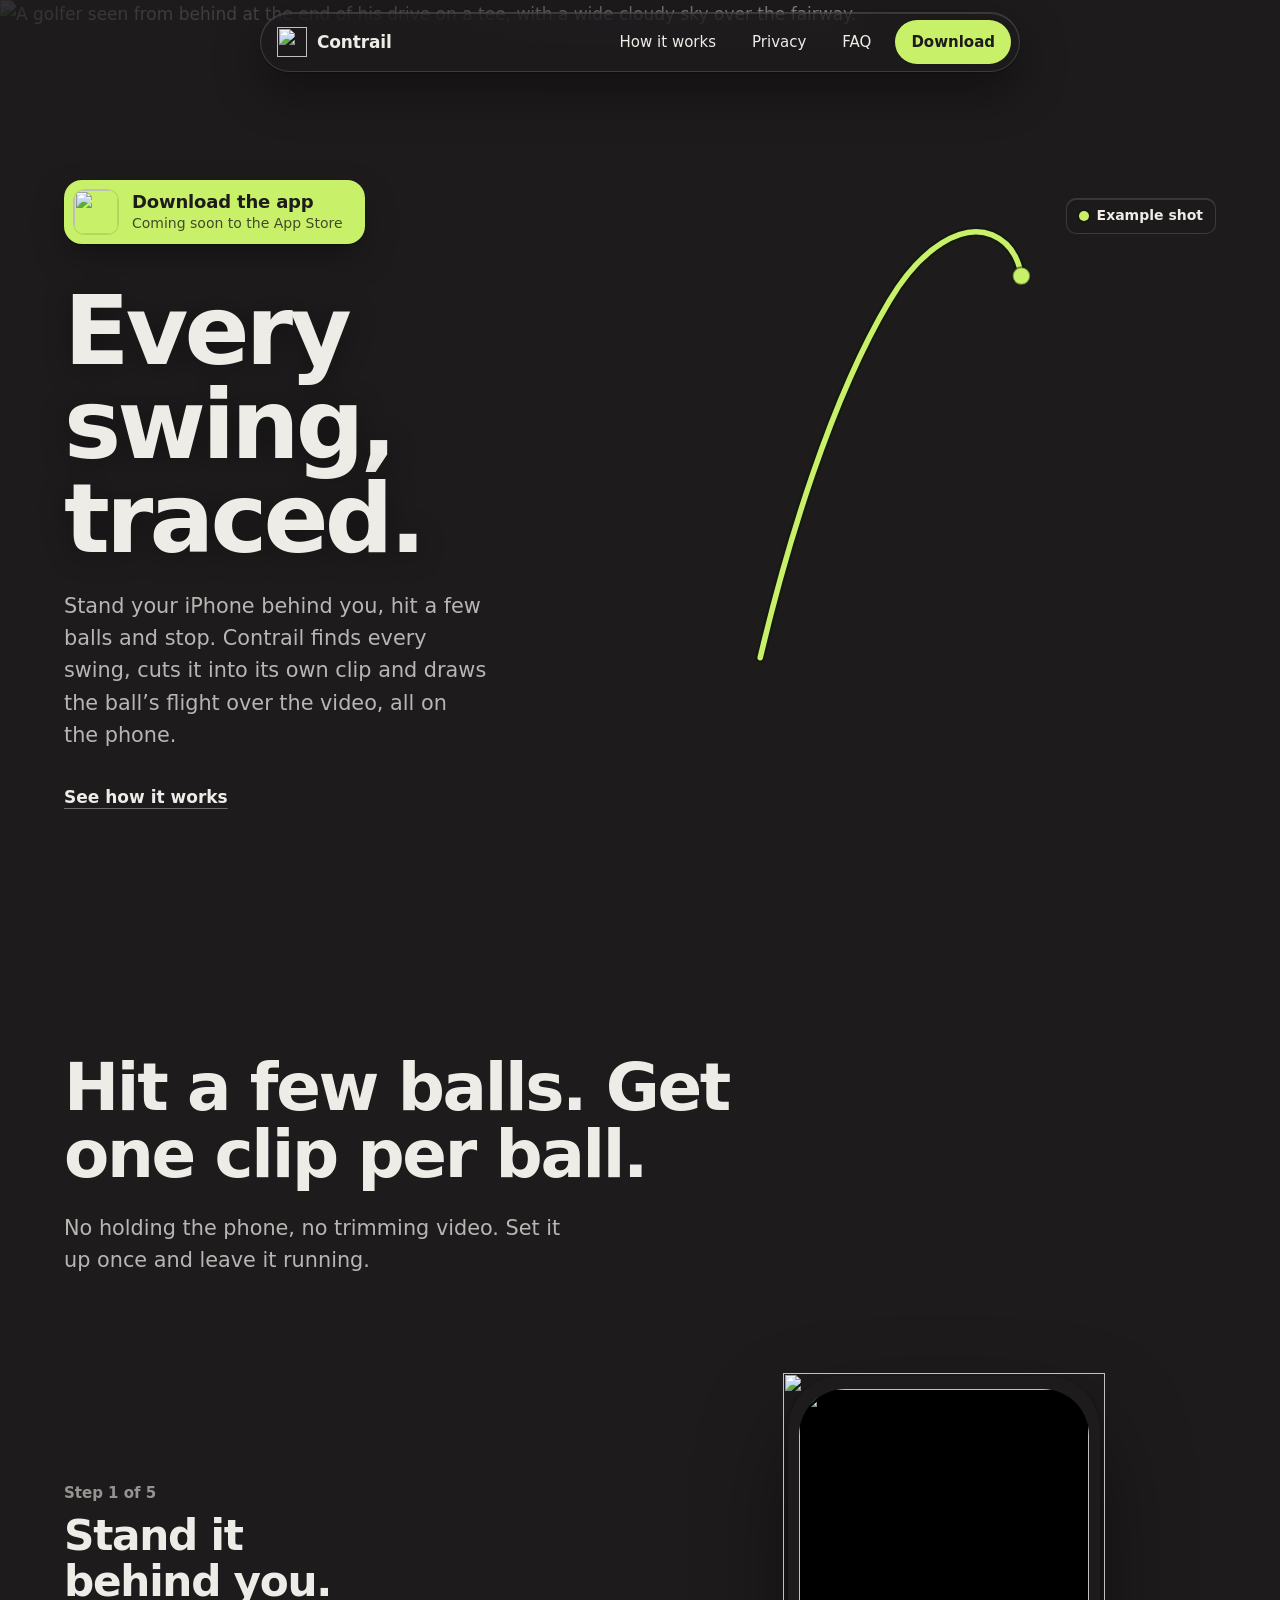
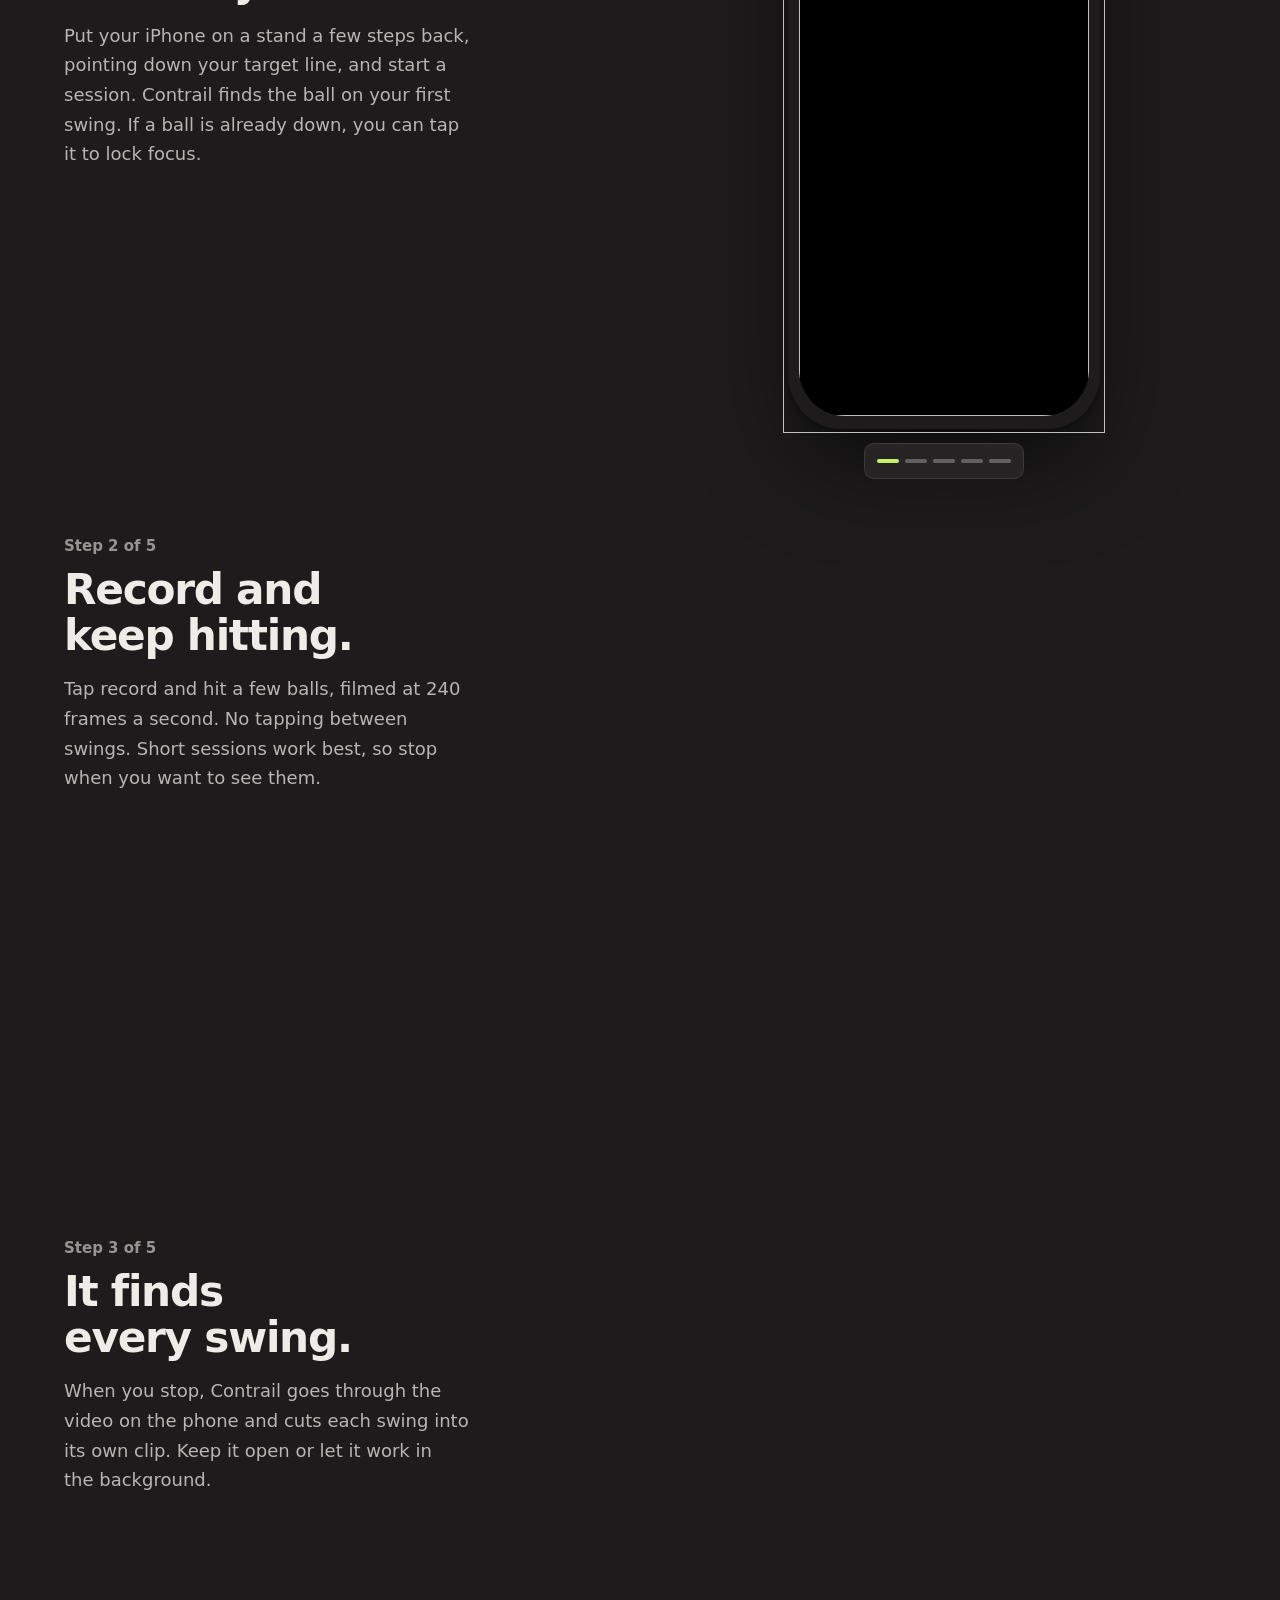
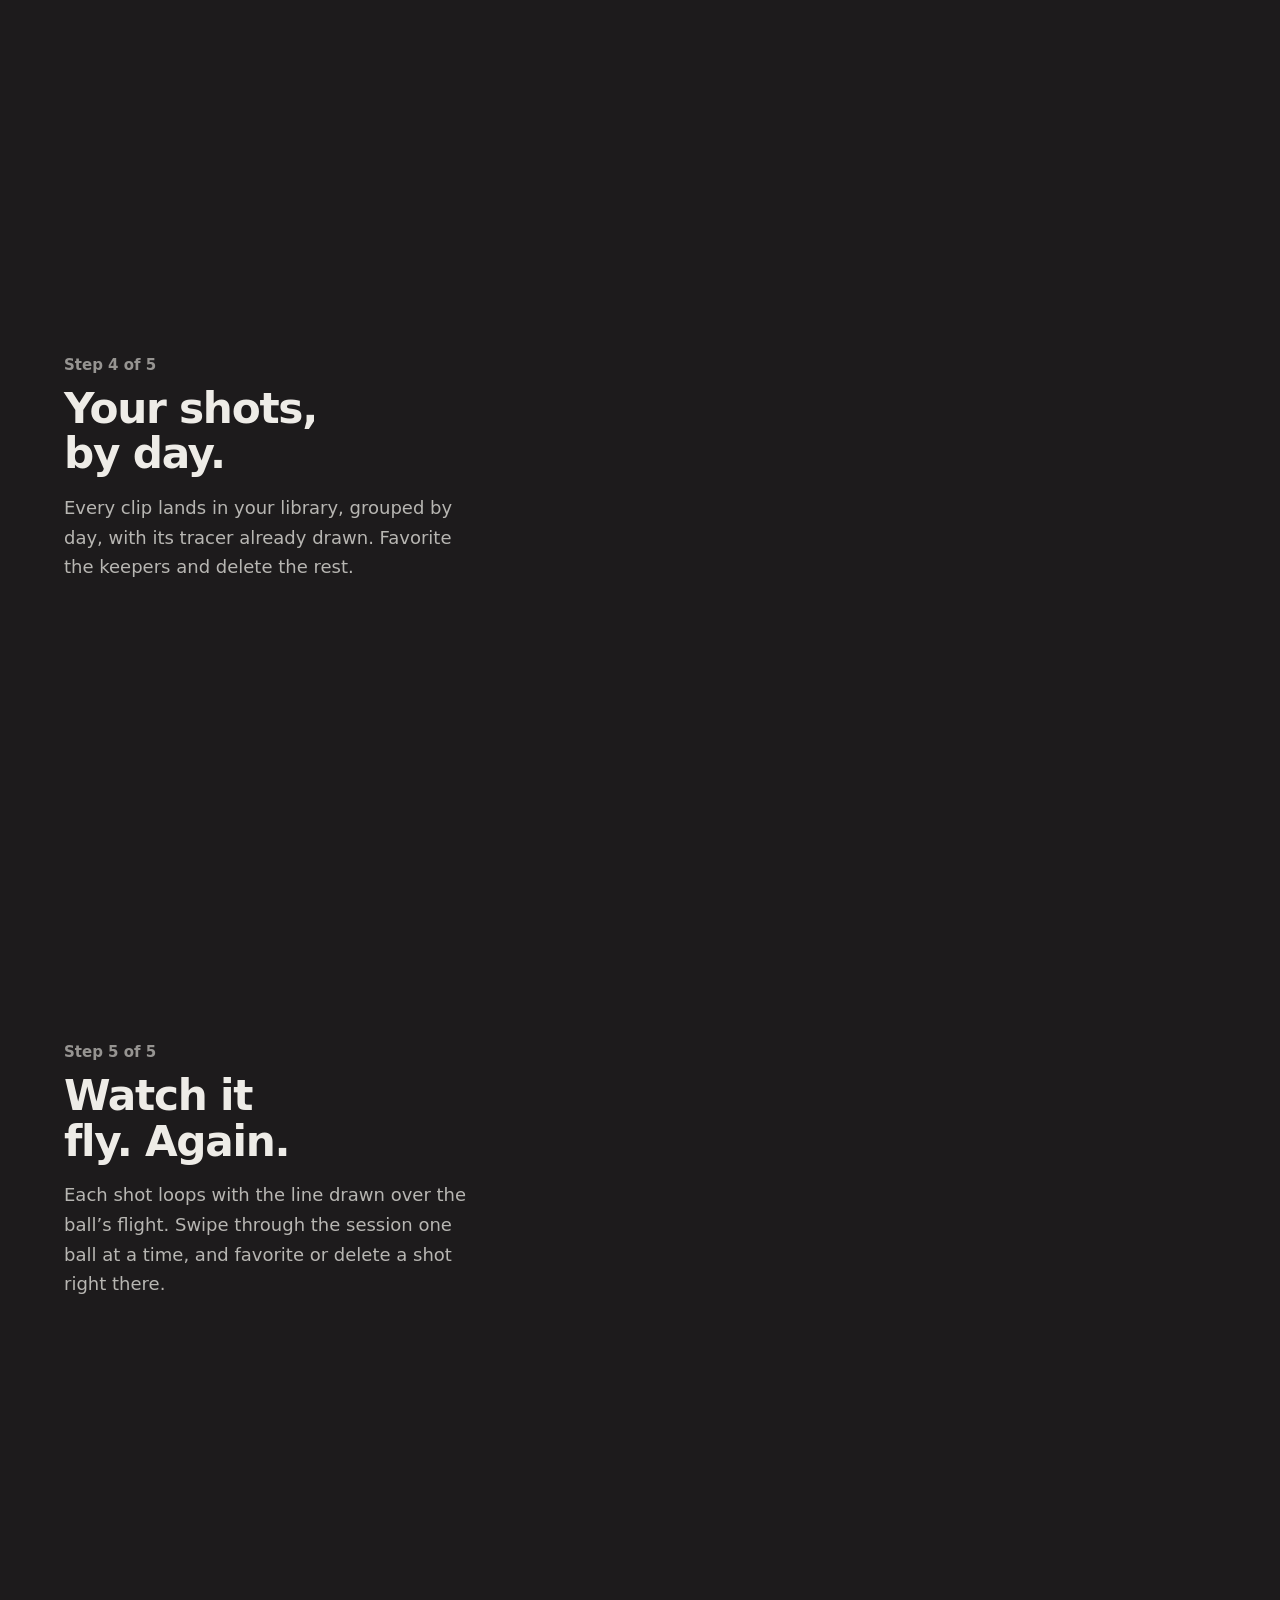
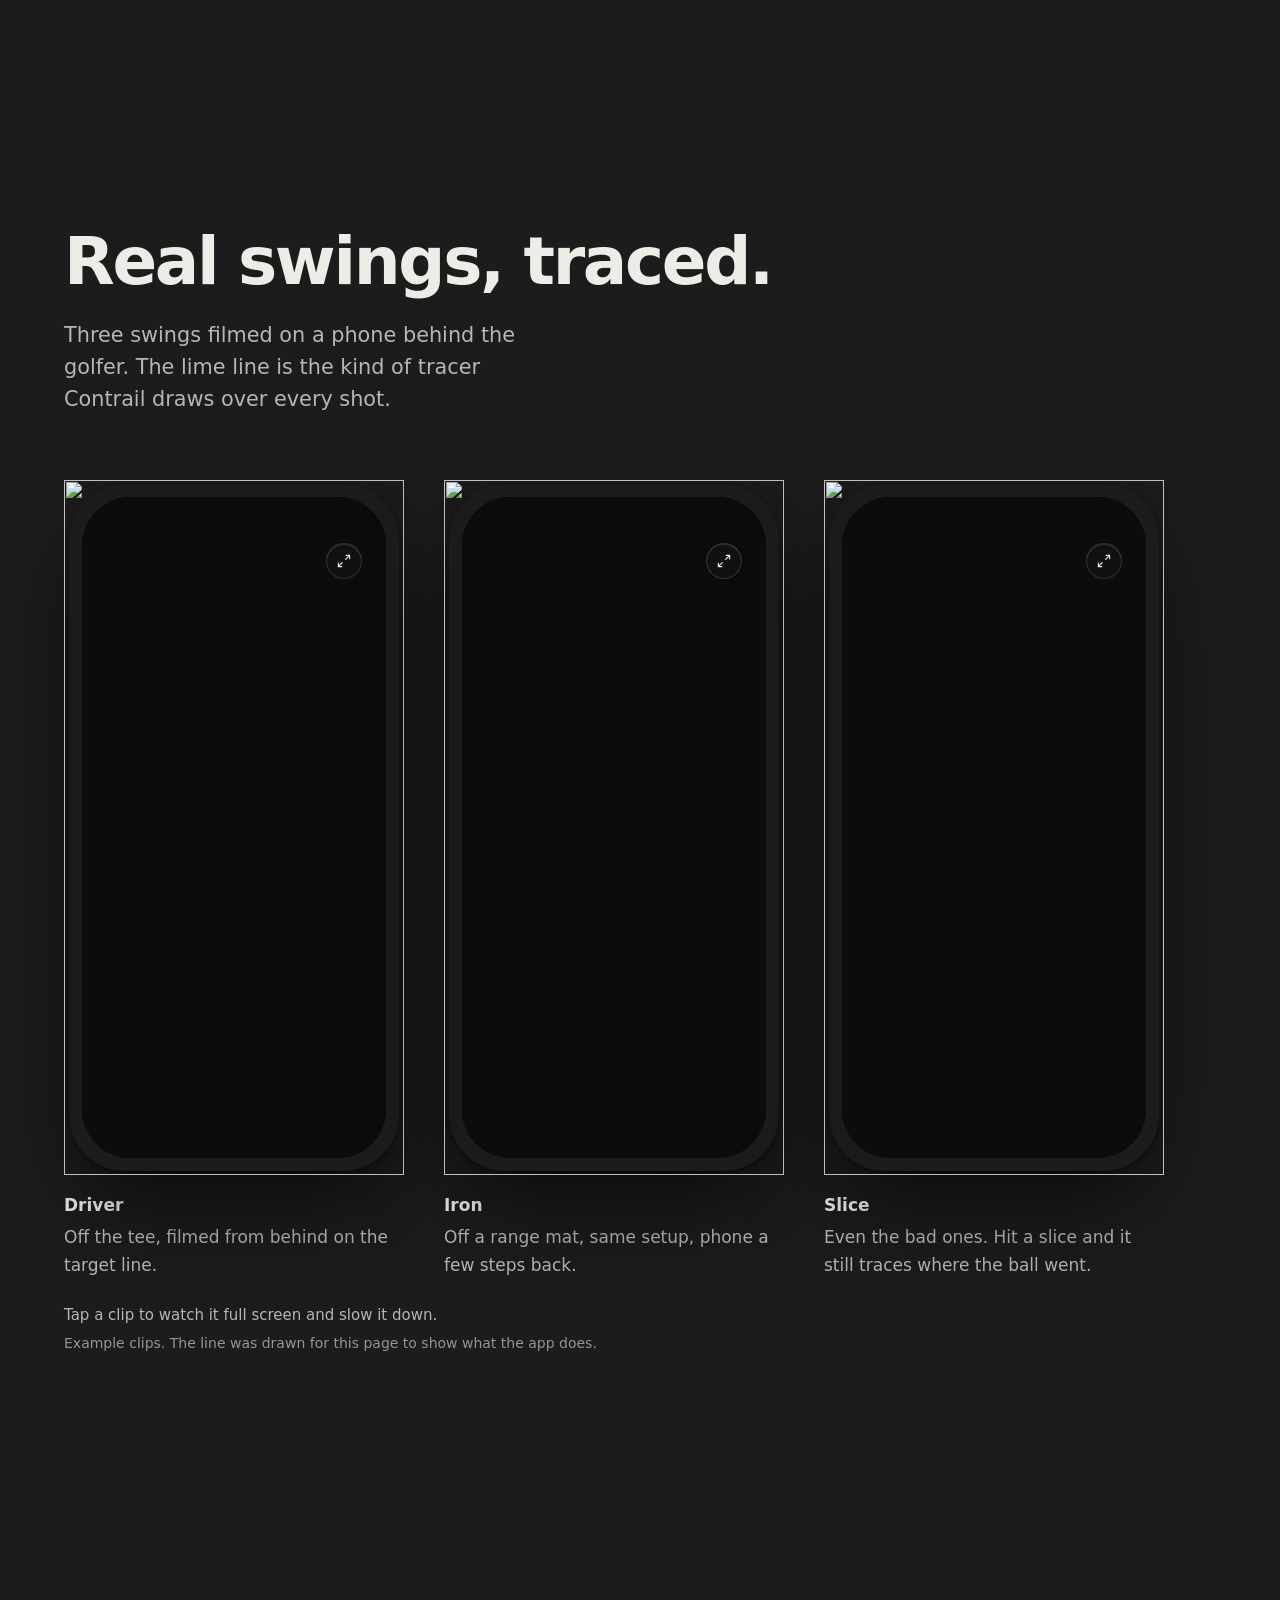
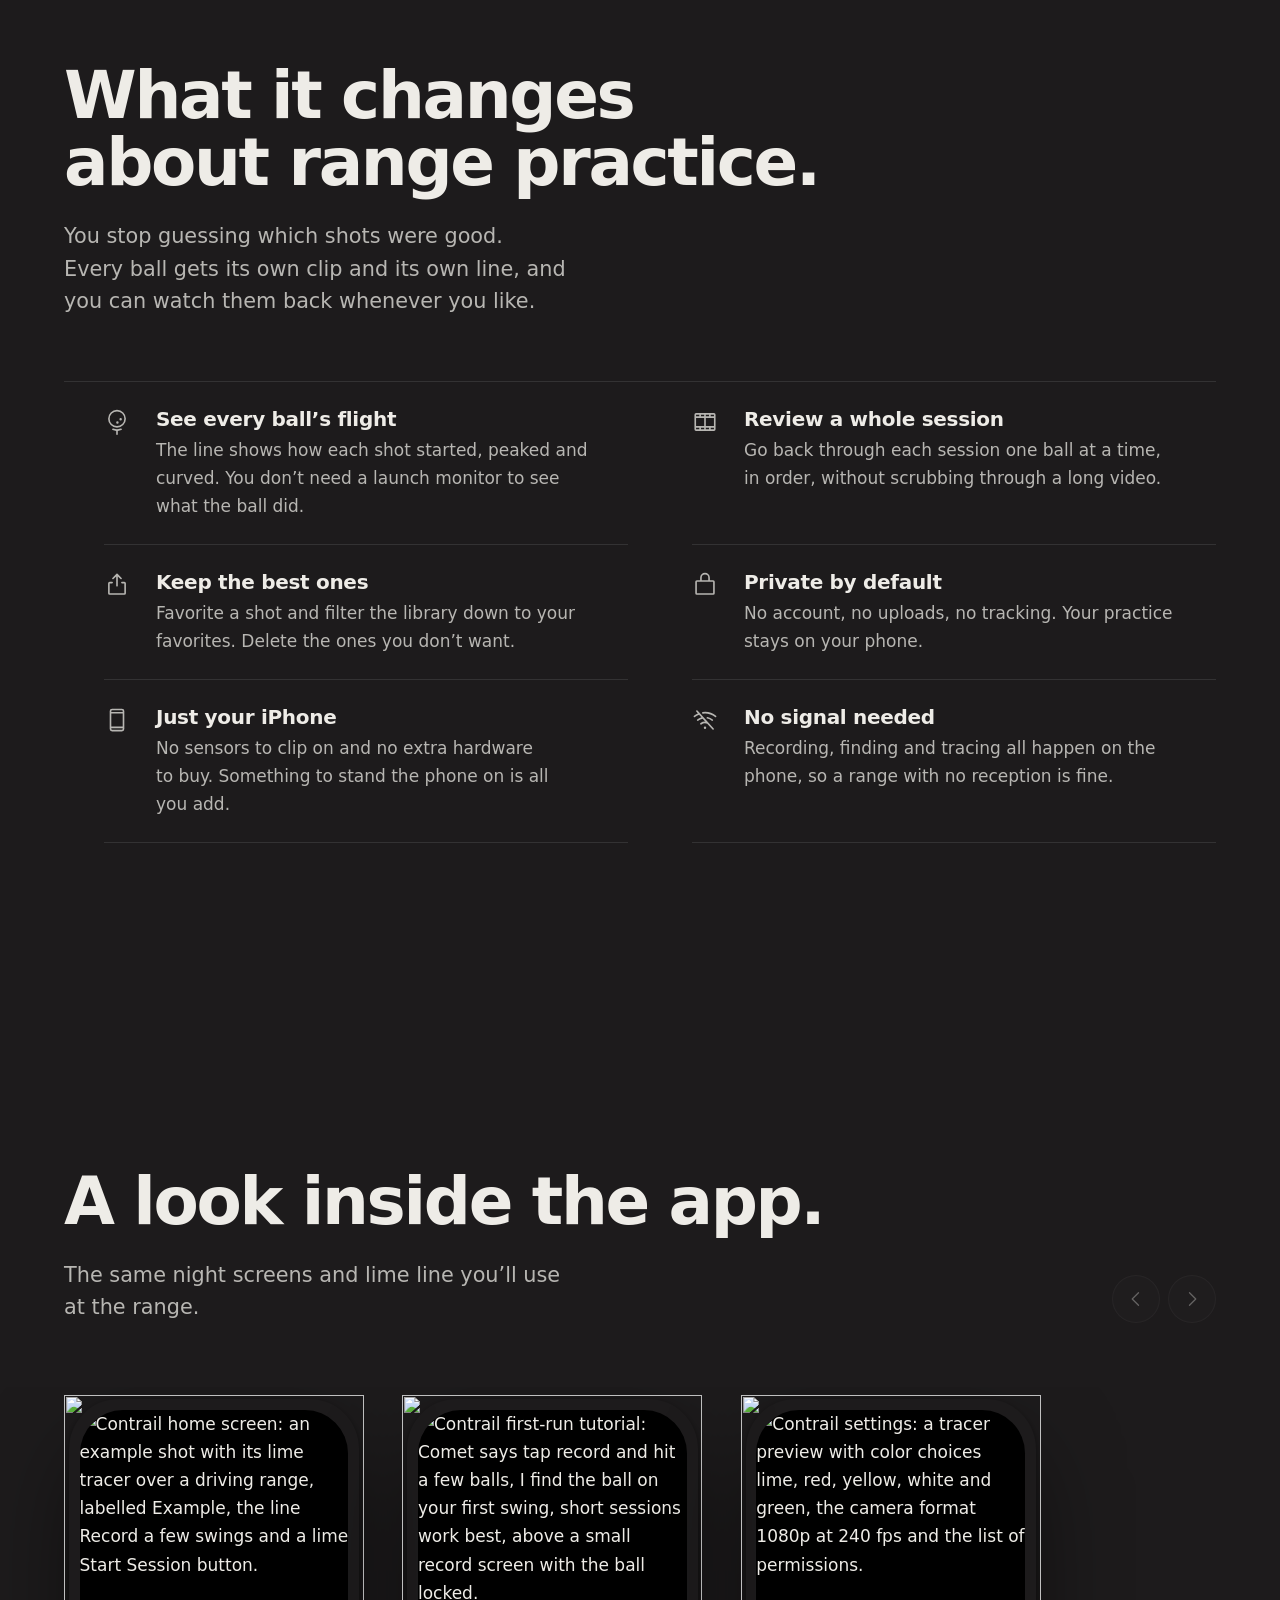
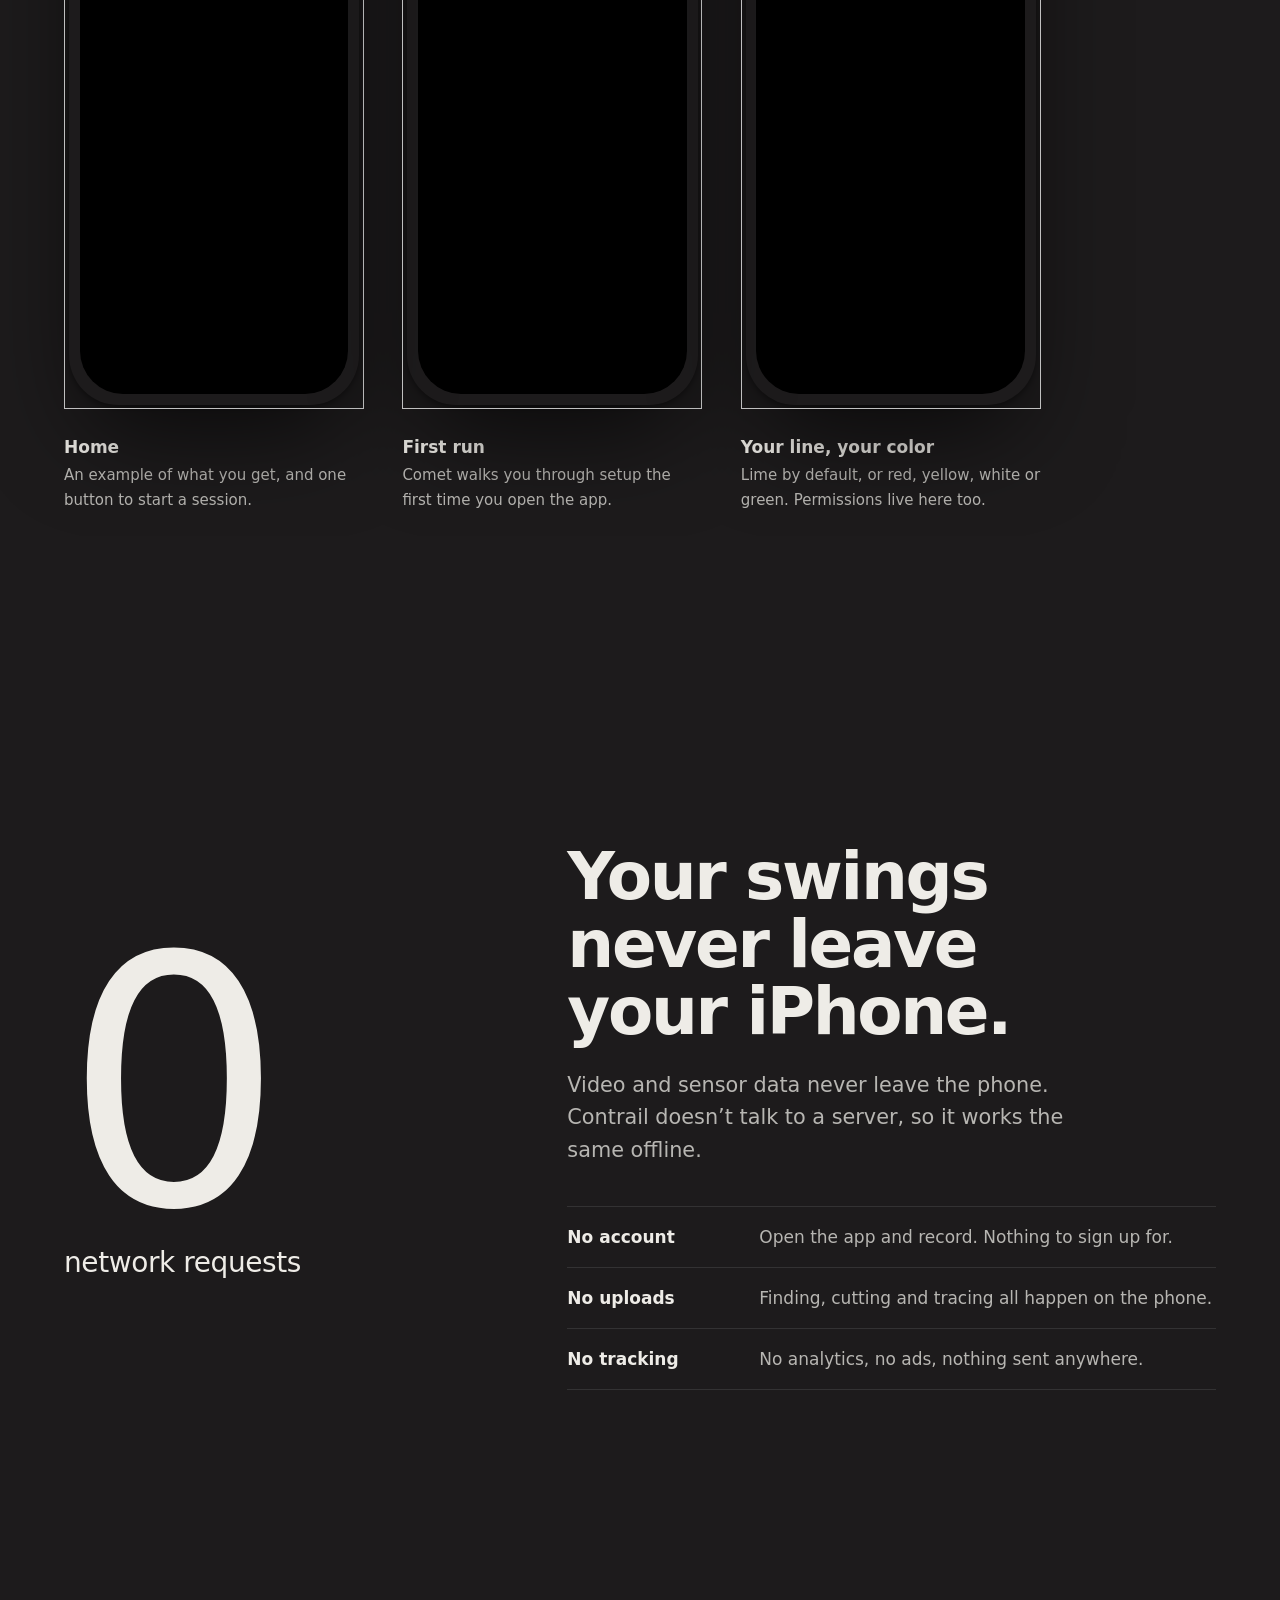
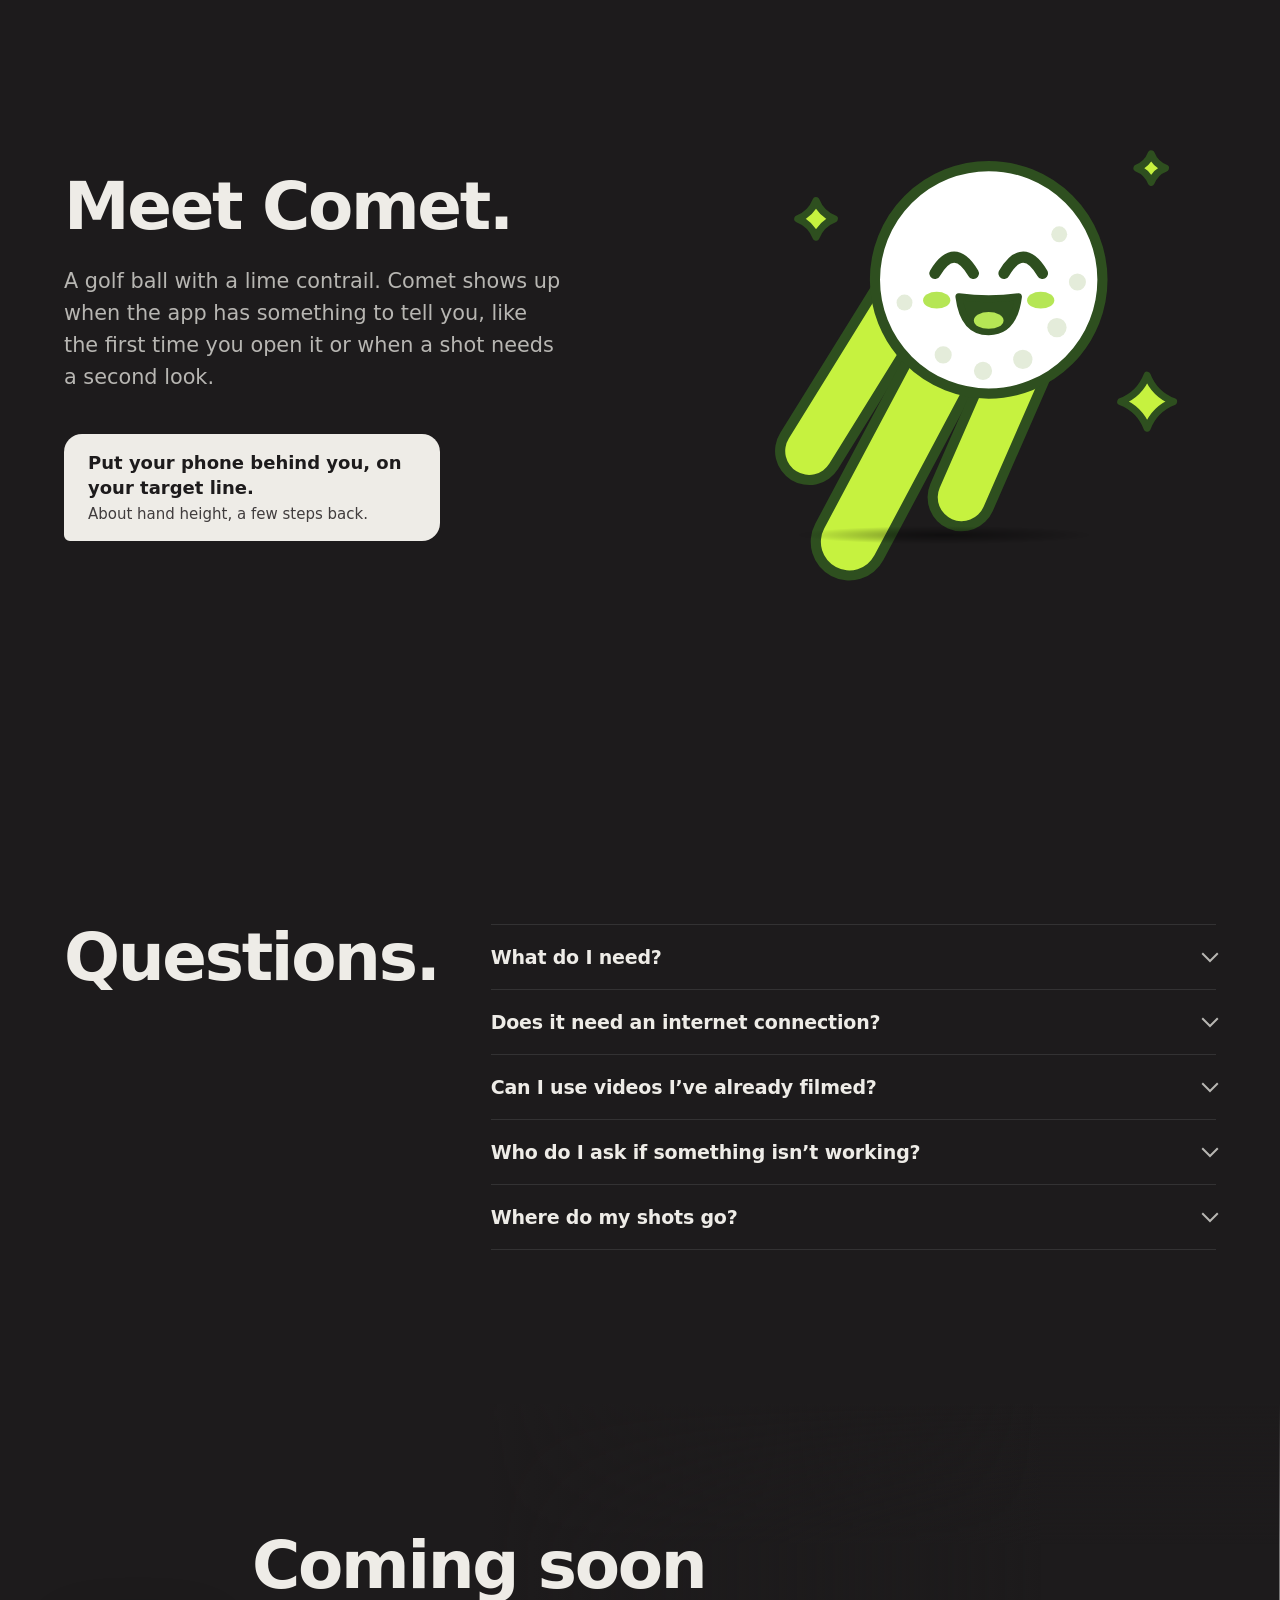
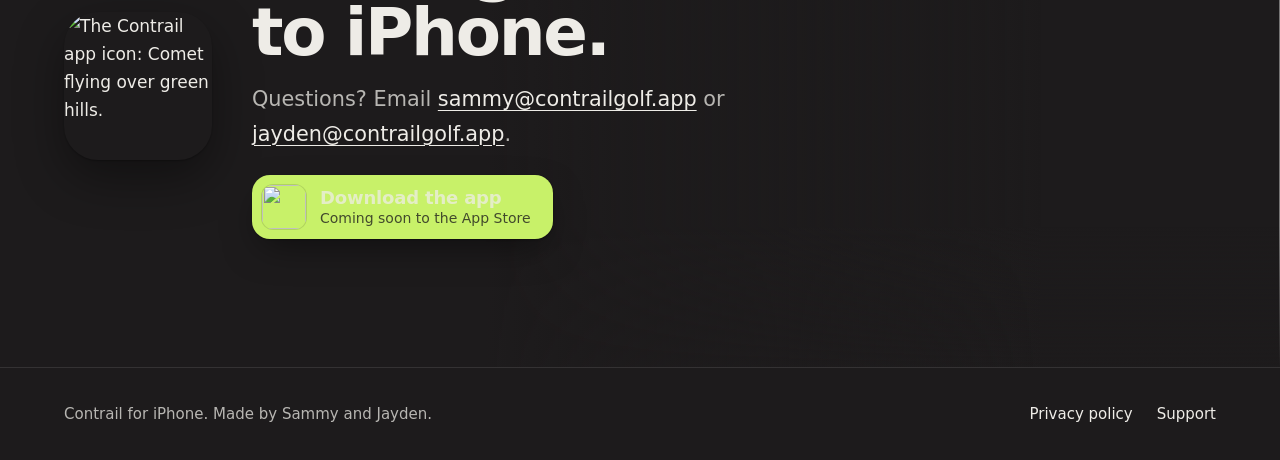
==== commit 644ea221: "Home page: new screenshots of the redesigned app Replace every app screenshot on the home page with " ====
--- a/public/index.html
+++ b/public/index.html
@@ -9,7 +9,7 @@
 range photography), Flighty (large app screens, a pinned product walk-through), (Not Boring) (one owned
 character, Comet, carries the personality).
 Motion (scroll-animation-expert): hero pins and the tracer draws itself, scrubbed, from the ball to the landing dot;
-a pinned iPhone steps through Record, Recording, Finding shots, Library and Shot; Comet plays its real layer keyframes;
+a pinned iPhone steps through Home, Record, Finding shots, Library and Shot; Comet plays its real layer keyframes;
 Lenis smooth scroll on desktop. Reduced motion shows every final state.
 Phones: every app screen and example clip sits inside Apple's iPhone 18 Pro bezel (.phone, assets/device/).
 -->
@@ -509,43 +509,43 @@
           <li class="step" data-step="0">
             <span class="step-k">Step 1 of 5</span>
             <h3>Stand it behind you.</h3>
-            <p>Put your iPhone on a stand a few steps back, pointing down your target line. Contrail shows a level while you set up and finds the ball on your first swing. If a ball is already down, you can tap it to lock focus.</p>
-            <div class="phone step-shot"><div class="phone-screen"><img src="/assets/screens/08-record-done.webp" width="720" height="1565" loading="lazy" alt="Contrail’s record screen: the ball on the mat, a dashed target line down the range and the lime record button."></div><img class="phone-bezel" src="/assets/device/iphone-18-pro-black-1104.webp" srcset="/assets/device/iphone-18-pro-black-552.webp 270w, /assets/device/iphone-18-pro-black-1104.webp 540w" sizes="(max-width: 760px) 72vw, 340px" width="540" height="1104" alt="" loading="lazy" decoding="async"></div>
+            <p>Put your iPhone on a stand a few steps back, pointing down your target line, and start a session. Contrail finds the ball on your first swing. If a ball is already down, you can tap it to lock focus.</p>
+            <div class="phone step-shot"><div class="phone-screen"><img src="/assets/screens/01-home-720.webp" srcset="/assets/screens/01-home-720.webp 720w, /assets/screens/01-home-1080.webp 1080w" sizes="(max-width: 760px) 65vw, 305px" width="720" height="1566" loading="lazy" alt="Contrail home screen: an example shot with its lime tracer over a driving range, labelled Example, the line Record a few swings and a lime Start Session button."></div><img class="phone-bezel" src="/assets/device/iphone-18-pro-black-1104.webp" srcset="/assets/device/iphone-18-pro-black-552.webp 270w, /assets/device/iphone-18-pro-black-1104.webp 540w" sizes="(max-width: 760px) 72vw, 340px" width="540" height="1104" alt="" loading="lazy" decoding="async"></div>
           </li>
           <li class="step" data-step="1">
             <span class="step-k">Step 2 of 5</span>
             <h3>Record and keep hitting.</h3>
-            <p>Record a few swings at a time, filmed at 240 frames a second. No tapping between swings. Stop when you want to see them.</p>
-            <div class="phone step-shot"><div class="phone-screen"><img src="/assets/screens/08-record-mat.webp" width="720" height="1565" loading="lazy" alt="Contrail recording at the range: the ball on the mat framed by the square lock brackets, a timer at the top and a stop button."></div><img class="phone-bezel" src="/assets/device/iphone-18-pro-black-1104.webp" srcset="/assets/device/iphone-18-pro-black-552.webp 270w, /assets/device/iphone-18-pro-black-1104.webp 540w" sizes="(max-width: 760px) 72vw, 340px" width="540" height="1104" alt="" loading="lazy" decoding="async"></div>
+            <p>Tap record and hit a few balls, filmed at 240 frames a second. No tapping between swings. Short sessions work best, so stop when you want to see them.</p>
+            <div class="phone step-shot"><div class="phone-screen"><img src="/assets/screens/02-record-locked-720.webp" srcset="/assets/screens/02-record-locked-720.webp 720w, /assets/screens/02-record-locked-1080.webp 1080w" sizes="(max-width: 760px) 65vw, 305px" width="720" height="1566" loading="lazy" alt="Contrail record screen: the camera view down the range with the ball on the mat circled and marked Locked, a dashed target line, 1080p 240 fps at the top and the lime record button."></div><img class="phone-bezel" src="/assets/device/iphone-18-pro-black-1104.webp" srcset="/assets/device/iphone-18-pro-black-552.webp 270w, /assets/device/iphone-18-pro-black-1104.webp 540w" sizes="(max-width: 760px) 72vw, 340px" width="540" height="1104" alt="" loading="lazy" decoding="async"></div>
           </li>
           <li class="step" data-step="2">
             <span class="step-k">Step 3 of 5</span>
             <h3>It finds every swing.</h3>
             <p>When you stop, Contrail goes through the video on the phone and cuts each swing into its own clip. Keep it open or let it work in the background.</p>
-            <div class="phone step-shot"><div class="phone-screen"><img src="/assets/screens/09-processing.webp" width="720" height="1565" loading="lazy" alt="Contrail finding shots: a count of shots found so far, a progress bar and new clips appearing in a grid."></div><img class="phone-bezel" src="/assets/device/iphone-18-pro-black-1104.webp" srcset="/assets/device/iphone-18-pro-black-552.webp 270w, /assets/device/iphone-18-pro-black-1104.webp 540w" sizes="(max-width: 760px) 72vw, 340px" width="540" height="1104" alt="" loading="lazy" decoding="async"></div>
+            <div class="phone step-shot"><div class="phone-screen"><img src="/assets/screens/05-finding-shots-720.webp" srcset="/assets/screens/05-finding-shots-720.webp 720w, /assets/screens/05-finding-shots-1080.webp 1080w" sizes="(max-width: 760px) 65vw, 305px" width="720" height="1566" loading="lazy" alt="Contrail finding shots: Comet next to Finding your shots, a count of 5 shots so far, a progress bar and the new clips appearing in a grid, with a button to keep going in the background."></div><img class="phone-bezel" src="/assets/device/iphone-18-pro-black-1104.webp" srcset="/assets/device/iphone-18-pro-black-552.webp 270w, /assets/device/iphone-18-pro-black-1104.webp 540w" sizes="(max-width: 760px) 72vw, 340px" width="540" height="1104" alt="" loading="lazy" decoding="async"></div>
           </li>
           <li class="step" data-step="3">
             <span class="step-k">Step 4 of 5</span>
             <h3>Your shots, by day.</h3>
             <p>Every clip lands in your library, grouped by day, with its tracer already drawn. Favorite the keepers and delete the rest.</p>
-            <div class="phone step-shot"><div class="phone-screen"><img src="/assets/screens/02-library.webp" width="720" height="1565" loading="lazy" alt="Contrail library: shot thumbnails grouped under Today and Sunday, each showing its tracer line."></div><img class="phone-bezel" src="/assets/device/iphone-18-pro-black-1104.webp" srcset="/assets/device/iphone-18-pro-black-552.webp 270w, /assets/device/iphone-18-pro-black-1104.webp 540w" sizes="(max-width: 760px) 72vw, 340px" width="540" height="1104" alt="" loading="lazy" decoding="async"></div>
+            <div class="phone step-shot"><div class="phone-screen"><img src="/assets/screens/03-library-720.webp" srcset="/assets/screens/03-library-720.webp 720w, /assets/screens/03-library-1080.webp 1080w" sizes="(max-width: 760px) 65vw, 305px" width="720" height="1566" loading="lazy" alt="Contrail library: shot thumbnails grouped under Today and Sunday, each with its tracer line, time and length, some marked as favorites."></div><img class="phone-bezel" src="/assets/device/iphone-18-pro-black-1104.webp" srcset="/assets/device/iphone-18-pro-black-552.webp 270w, /assets/device/iphone-18-pro-black-1104.webp 540w" sizes="(max-width: 760px) 72vw, 340px" width="540" height="1104" alt="" loading="lazy" decoding="async"></div>
           </li>
           <li class="step" data-step="4">
             <span class="step-k">Step 5 of 5</span>
             <h3>Watch it fly. Again.</h3>
-            <p>Each shot loops with the line drawn over the ball’s flight. Swipe through the session one ball at a time.</p>
-            <div class="phone step-shot"><div class="phone-screen"><img src="/assets/screens/02b-shot.webp" width="720" height="1565" loading="lazy" alt="Contrail shot view: a range video with a lime tracer rising into the sky, a strip of other shots below."></div><img class="phone-bezel" src="/assets/device/iphone-18-pro-black-1104.webp" srcset="/assets/device/iphone-18-pro-black-552.webp 270w, /assets/device/iphone-18-pro-black-1104.webp 540w" sizes="(max-width: 760px) 72vw, 340px" width="540" height="1104" alt="" loading="lazy" decoding="async"></div>
+            <p>Each shot loops with the line drawn over the ball’s flight. Swipe through the session one ball at a time, and favorite or delete a shot right there.</p>
+            <div class="phone step-shot"><div class="phone-screen"><img src="/assets/screens/04-shot-viewer-720.webp" srcset="/assets/screens/04-shot-viewer-720.webp 720w, /assets/screens/04-shot-viewer-1080.webp 1080w" sizes="(max-width: 760px) 65vw, 305px" width="720" height="1566" loading="lazy" alt="Contrail shot view: a range video with a lime tracer rising into the sky, a scrubber, a strip of the session’s other shots and buttons to favorite, play and delete."></div><img class="phone-bezel" src="/assets/device/iphone-18-pro-black-1104.webp" srcset="/assets/device/iphone-18-pro-black-552.webp 270w, /assets/device/iphone-18-pro-black-1104.webp 540w" sizes="(max-width: 760px) 72vw, 340px" width="540" height="1104" alt="" loading="lazy" decoding="async"></div>
           </li>
         </ol>
         <div class="device-col" aria-hidden="true">
           <div class="device" data-device>
             <div class="phone">
               <div class="phone-screen device-screens">
-                <img class="is-active" src="/assets/screens/08-record-done.webp" width="720" height="1565" alt="" data-screen="0">
-                <img src="/assets/screens/08-record-mat.webp" width="720" height="1565" alt="" loading="lazy" data-screen="1">
-                <img src="/assets/screens/09-processing.webp" width="720" height="1565" alt="" loading="lazy" data-screen="2">
-                <img src="/assets/screens/02-library.webp" width="720" height="1565" alt="" loading="lazy" data-screen="3">
-                <img src="/assets/screens/02b-shot.webp" width="720" height="1565" alt="" loading="lazy" data-screen="4">
+                <img class="is-active" src="/assets/screens/01-home-720.webp" srcset="/assets/screens/01-home-720.webp 720w, /assets/screens/01-home-1080.webp 1080w" sizes="(max-width: 760px) 65vw, 305px" width="720" height="1566" alt="" data-screen="0">
+                <img src="/assets/screens/02-record-locked-720.webp" srcset="/assets/screens/02-record-locked-720.webp 720w, /assets/screens/02-record-locked-1080.webp 1080w" sizes="(max-width: 760px) 65vw, 305px" width="720" height="1566" alt="" loading="lazy" data-screen="1">
+                <img src="/assets/screens/05-finding-shots-720.webp" srcset="/assets/screens/05-finding-shots-720.webp 720w, /assets/screens/05-finding-shots-1080.webp 1080w" sizes="(max-width: 760px) 65vw, 305px" width="720" height="1566" alt="" loading="lazy" data-screen="2">
+                <img src="/assets/screens/03-library-720.webp" srcset="/assets/screens/03-library-720.webp 720w, /assets/screens/03-library-1080.webp 1080w" sizes="(max-width: 760px) 65vw, 305px" width="720" height="1566" alt="" loading="lazy" data-screen="3">
+                <img src="/assets/screens/04-shot-viewer-720.webp" srcset="/assets/screens/04-shot-viewer-720.webp 720w, /assets/screens/04-shot-viewer-1080.webp 1080w" sizes="(max-width: 760px) 65vw, 305px" width="720" height="1566" alt="" loading="lazy" data-screen="4">
               </div>
               <img class="phone-bezel" src="/assets/device/iphone-18-pro-black-1104.webp" srcset="/assets/device/iphone-18-pro-black-552.webp 270w, /assets/device/iphone-18-pro-black-1104.webp 540w" sizes="(max-width: 760px) 72vw, 340px" width="540" height="1104" alt="" decoding="async">
             </div>
@@ -635,10 +635,9 @@
       </div>
     </div>
     <div class="rail" tabindex="0" role="region" aria-label="App screens, scroll sideways" data-rail>
-      <figure class="shot"><div class="phone frame"><div class="phone-screen"><img src="/assets/screens/01b-home-shots.webp" width="720" height="1565" loading="lazy" alt="Contrail home screen: today’s latest shot with its tracer, a count of 14 shots today, a lime Record button and recent clips."></div><img class="phone-bezel" src="/assets/device/iphone-18-pro-black-1104.webp" srcset="/assets/device/iphone-18-pro-black-552.webp 270w, /assets/device/iphone-18-pro-black-1104.webp 540w" sizes="(max-width: 760px) 72vw, 340px" width="540" height="1104" alt="" loading="lazy" decoding="async"></div><figcaption><b>Home</b><span>Your latest shot, today’s count and one button to record.</span></figcaption></figure>
-      <figure class="shot"><div class="phone frame"><div class="phone-screen"><img src="/assets/screens/06-onboarding-0.webp" width="720" height="1565" loading="lazy" alt="Contrail onboarding: Comet waves next to a speech bubble that says this is how you use the app, above an example shot with a tracer."></div><img class="phone-bezel" src="/assets/device/iphone-18-pro-black-1104.webp" srcset="/assets/device/iphone-18-pro-black-552.webp 270w, /assets/device/iphone-18-pro-black-1104.webp 540w" sizes="(max-width: 760px) 72vw, 340px" width="540" height="1104" alt="" loading="lazy" decoding="async"></div><figcaption><b>First run</b><span>Comet walks you through setup the first time you open the app.</span></figcaption></figure>
-      <figure class="shot"><div class="phone frame"><div class="phone-screen"><img src="/assets/screens/03-library-favorites.webp" width="720" height="1565" loading="lazy" alt="Contrail library filtered to Favorites, showing shots from Today and Sunday."></div><img class="phone-bezel" src="/assets/device/iphone-18-pro-black-1104.webp" srcset="/assets/device/iphone-18-pro-black-552.webp 270w, /assets/device/iphone-18-pro-black-1104.webp 540w" sizes="(max-width: 760px) 72vw, 340px" width="540" height="1104" alt="" loading="lazy" decoding="async"></div><figcaption><b>Favorites</b><span>Filter the library down to the shots you kept.</span></figcaption></figure>
-      <figure class="shot"><div class="phone frame"><div class="phone-screen"><img src="/assets/screens/05-settings.webp" width="720" height="1565" loading="lazy" alt="Contrail settings: a tracer color picker, camera format and the list of permissions."></div><img class="phone-bezel" src="/assets/device/iphone-18-pro-black-1104.webp" srcset="/assets/device/iphone-18-pro-black-552.webp 270w, /assets/device/iphone-18-pro-black-1104.webp 540w" sizes="(max-width: 760px) 72vw, 340px" width="540" height="1104" alt="" loading="lazy" decoding="async"></div><figcaption><b>Your line, your color</b><span>Lime by default, or red, yellow, white or green. Permissions live here too.</span></figcaption></figure>
+      <figure class="shot"><div class="phone frame"><div class="phone-screen"><img src="/assets/screens/01-home-720.webp" srcset="/assets/screens/01-home-720.webp 720w, /assets/screens/01-home-1080.webp 1080w" sizes="(max-width: 760px) 65vw, 305px" width="720" height="1566" loading="lazy" alt="Contrail home screen: an example shot with its lime tracer over a driving range, labelled Example, the line Record a few swings and a lime Start Session button."></div><img class="phone-bezel" src="/assets/device/iphone-18-pro-black-1104.webp" srcset="/assets/device/iphone-18-pro-black-552.webp 270w, /assets/device/iphone-18-pro-black-1104.webp 540w" sizes="(max-width: 760px) 72vw, 340px" width="540" height="1104" alt="" loading="lazy" decoding="async"></div><figcaption><b>Home</b><span>An example of what you get, and one button to start a session.</span></figcaption></figure>
+      <figure class="shot"><div class="phone frame"><div class="phone-screen"><img src="/assets/screens/06-comet-tutorial-720.webp" srcset="/assets/screens/06-comet-tutorial-720.webp 720w, /assets/screens/06-comet-tutorial-1080.webp 1080w" sizes="(max-width: 760px) 65vw, 305px" width="720" height="1566" loading="lazy" alt="Contrail first-run tutorial: Comet says tap record and hit a few balls, I find the ball on your first swing, short sessions work best, above a small record screen with the ball locked."></div><img class="phone-bezel" src="/assets/device/iphone-18-pro-black-1104.webp" srcset="/assets/device/iphone-18-pro-black-552.webp 270w, /assets/device/iphone-18-pro-black-1104.webp 540w" sizes="(max-width: 760px) 72vw, 340px" width="540" height="1104" alt="" loading="lazy" decoding="async"></div><figcaption><b>First run</b><span>Comet walks you through setup the first time you open the app.</span></figcaption></figure>
+      <figure class="shot"><div class="phone frame"><div class="phone-screen"><img src="/assets/screens/07-settings-720.webp" srcset="/assets/screens/07-settings-720.webp 720w, /assets/screens/07-settings-1080.webp 1080w" sizes="(max-width: 760px) 65vw, 305px" width="720" height="1566" loading="lazy" alt="Contrail settings: a tracer preview with color choices lime, red, yellow, white and green, the camera format 1080p at 240 fps and the list of permissions."></div><img class="phone-bezel" src="/assets/device/iphone-18-pro-black-1104.webp" srcset="/assets/device/iphone-18-pro-black-552.webp 270w, /assets/device/iphone-18-pro-black-1104.webp 540w" sizes="(max-width: 760px) 72vw, 340px" width="540" height="1104" alt="" loading="lazy" decoding="async"></div><figcaption><b>Your line, your color</b><span>Lime by default, or red, yellow, white or green. Permissions live here too.</span></figcaption></figure>
     </div>
   </section>
 
@@ -684,7 +683,7 @@
       <h2 class="h2" id="faq-title">Questions.</h2>
       <div class="faq-list">
         <details><summary>What do I need?</summary><p>An iPhone running iOS 26 or later (it works best on iPhone 15 Pro or later) and something to stand it on behind you, like a small tripod or a phone stand.</p></details>
-        <details><summary>Does it need an internet connection?</summary><p>No. Recording, finding and tracing your shots all happen on the iPhone, so it works the same at a range with no signal. Starting the trial or unlocking goes through the App Store, like any purchase.</p></details>
+        <details><summary>Does it need an internet connection?</summary><p>No. Recording, finding and tracing your shots all happen on the iPhone, so it works the same at a range with no signal.</p></details>
         <details><summary>Can I use videos I’ve already filmed?</summary><p>Not at the moment. Contrail traces sessions you record in the app.</p></details>
         <details><summary>Who do I ask if something isn’t working?</summary><p>Email <a href="mailto:sammy@contrailgolf.app">sammy@contrailgolf.app</a> or <a href="mailto:jayden@contrailgolf.app">jayden@contrailgolf.app</a>. You can also check the <a href="/support">support page</a>.</p></details>
         <details><summary>Where do my shots go?</summary><p>Into Contrail’s library on your phone, with every session grouped by day. They stay in the app.</p></details>
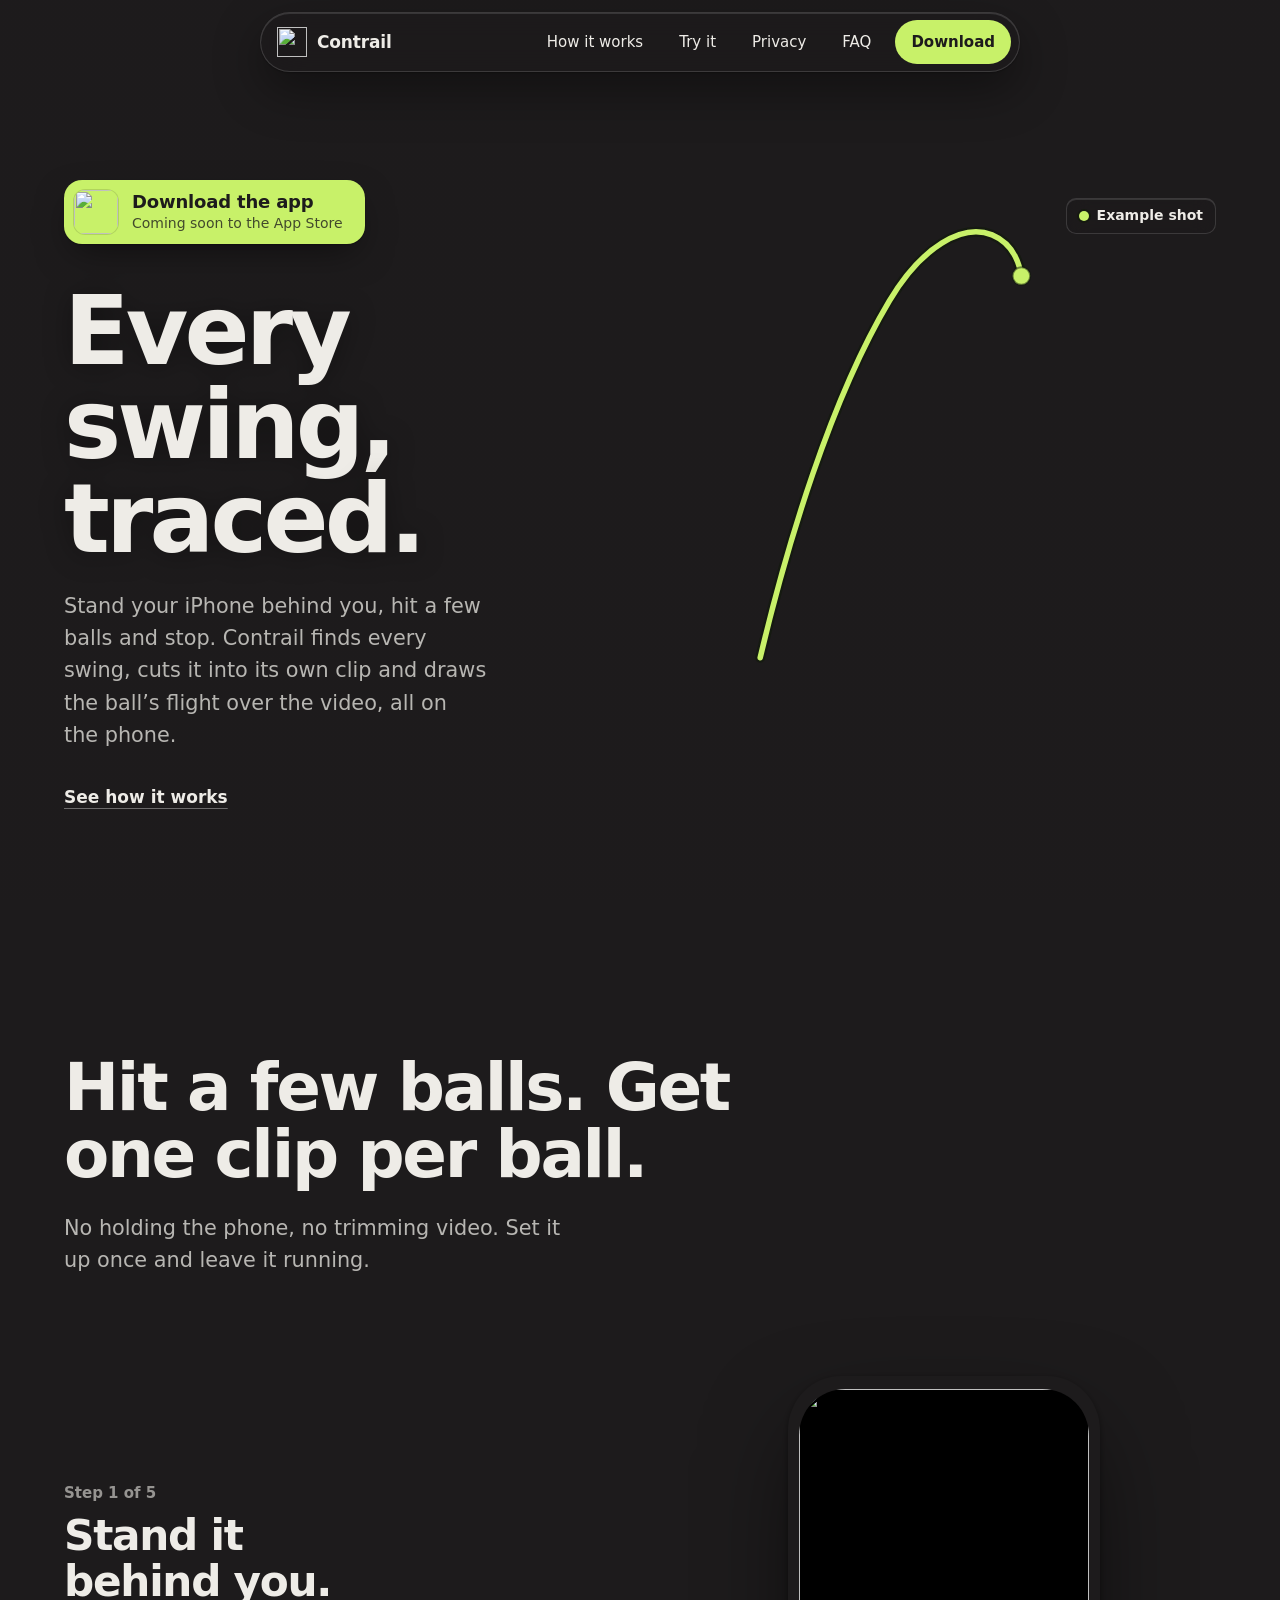
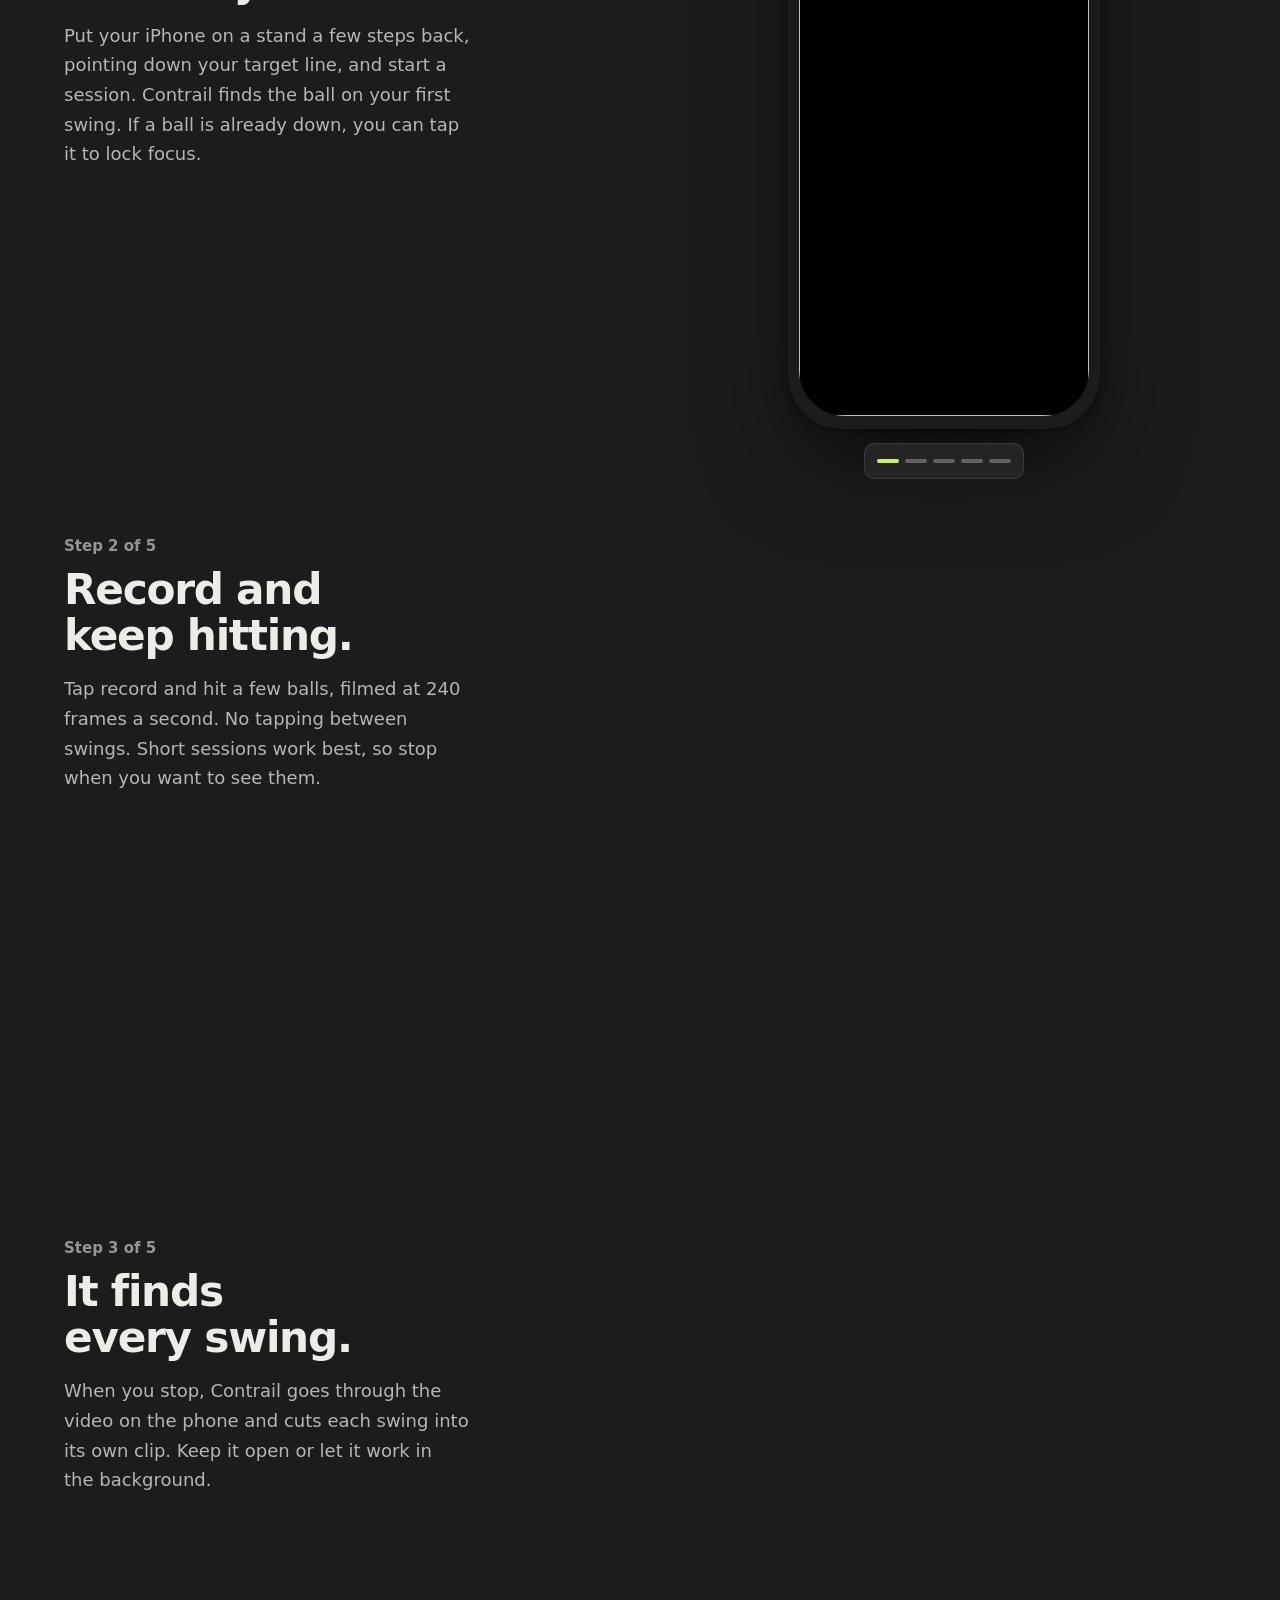
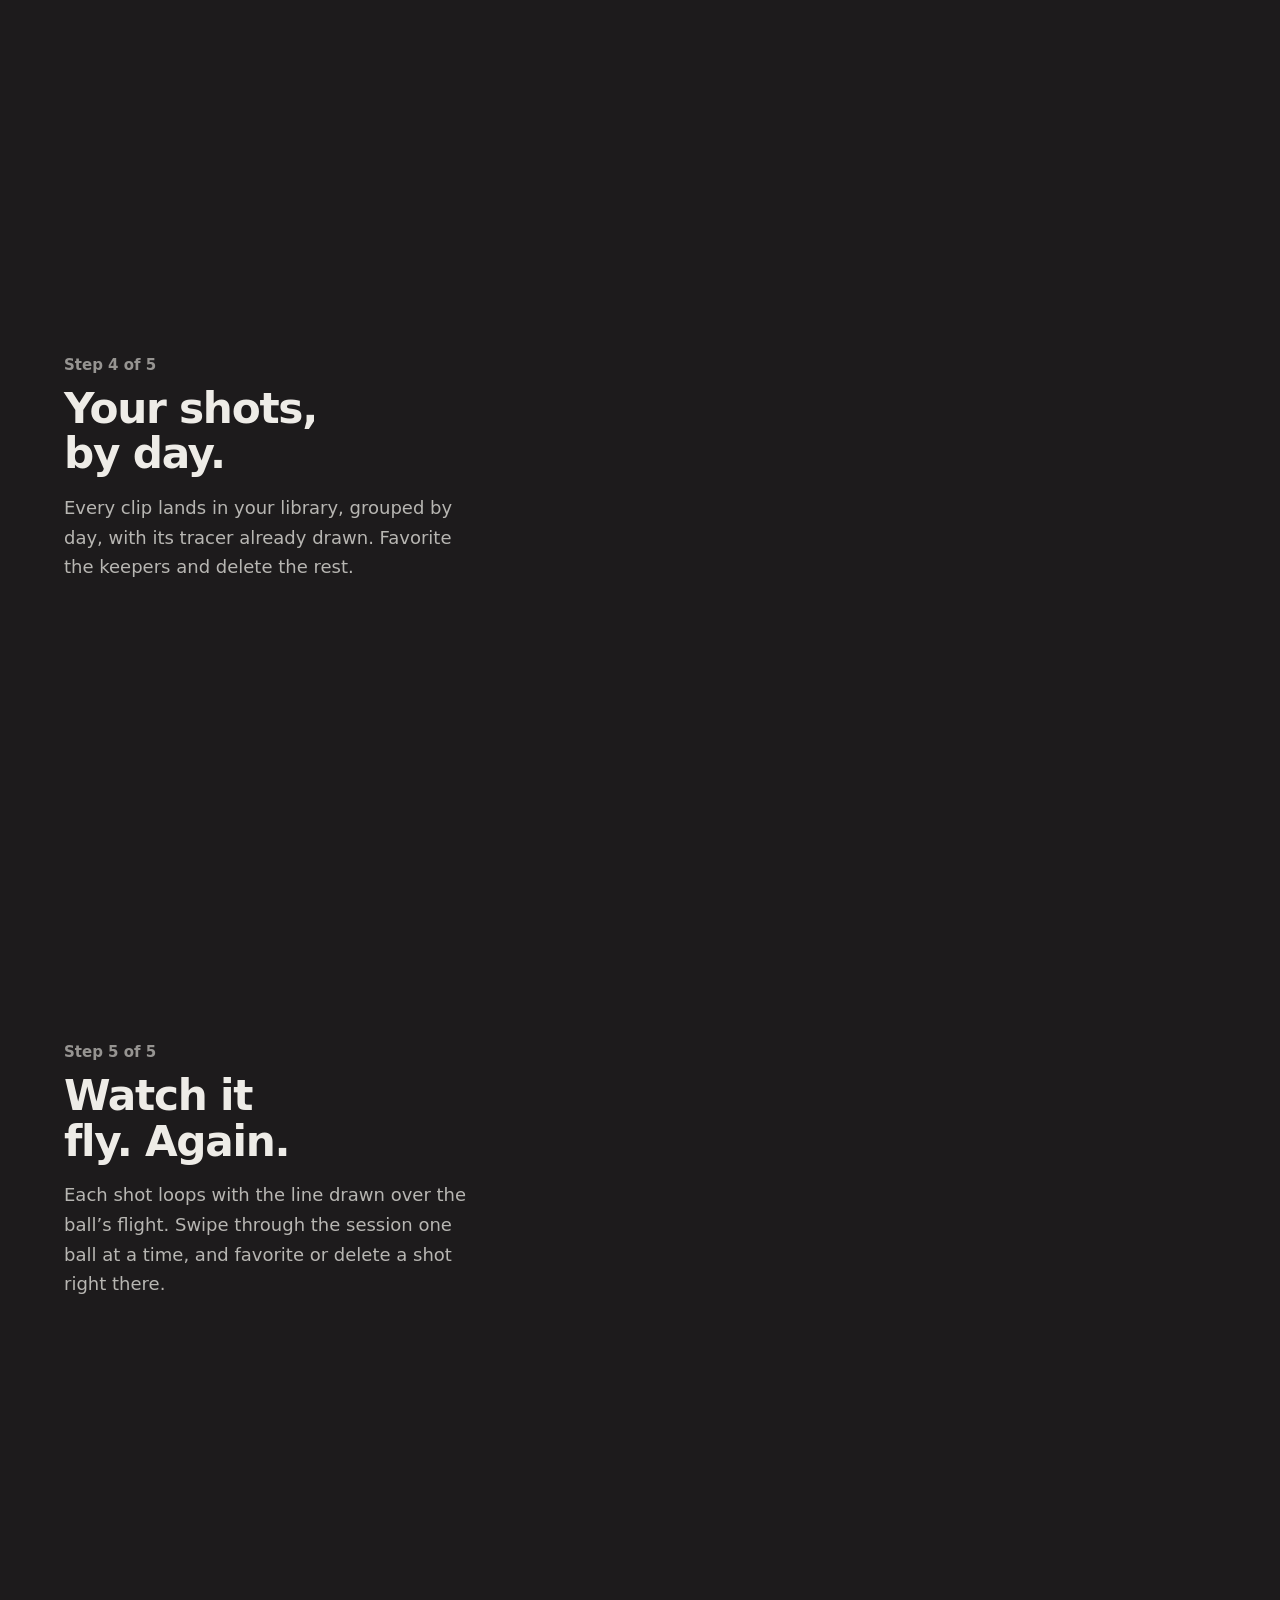
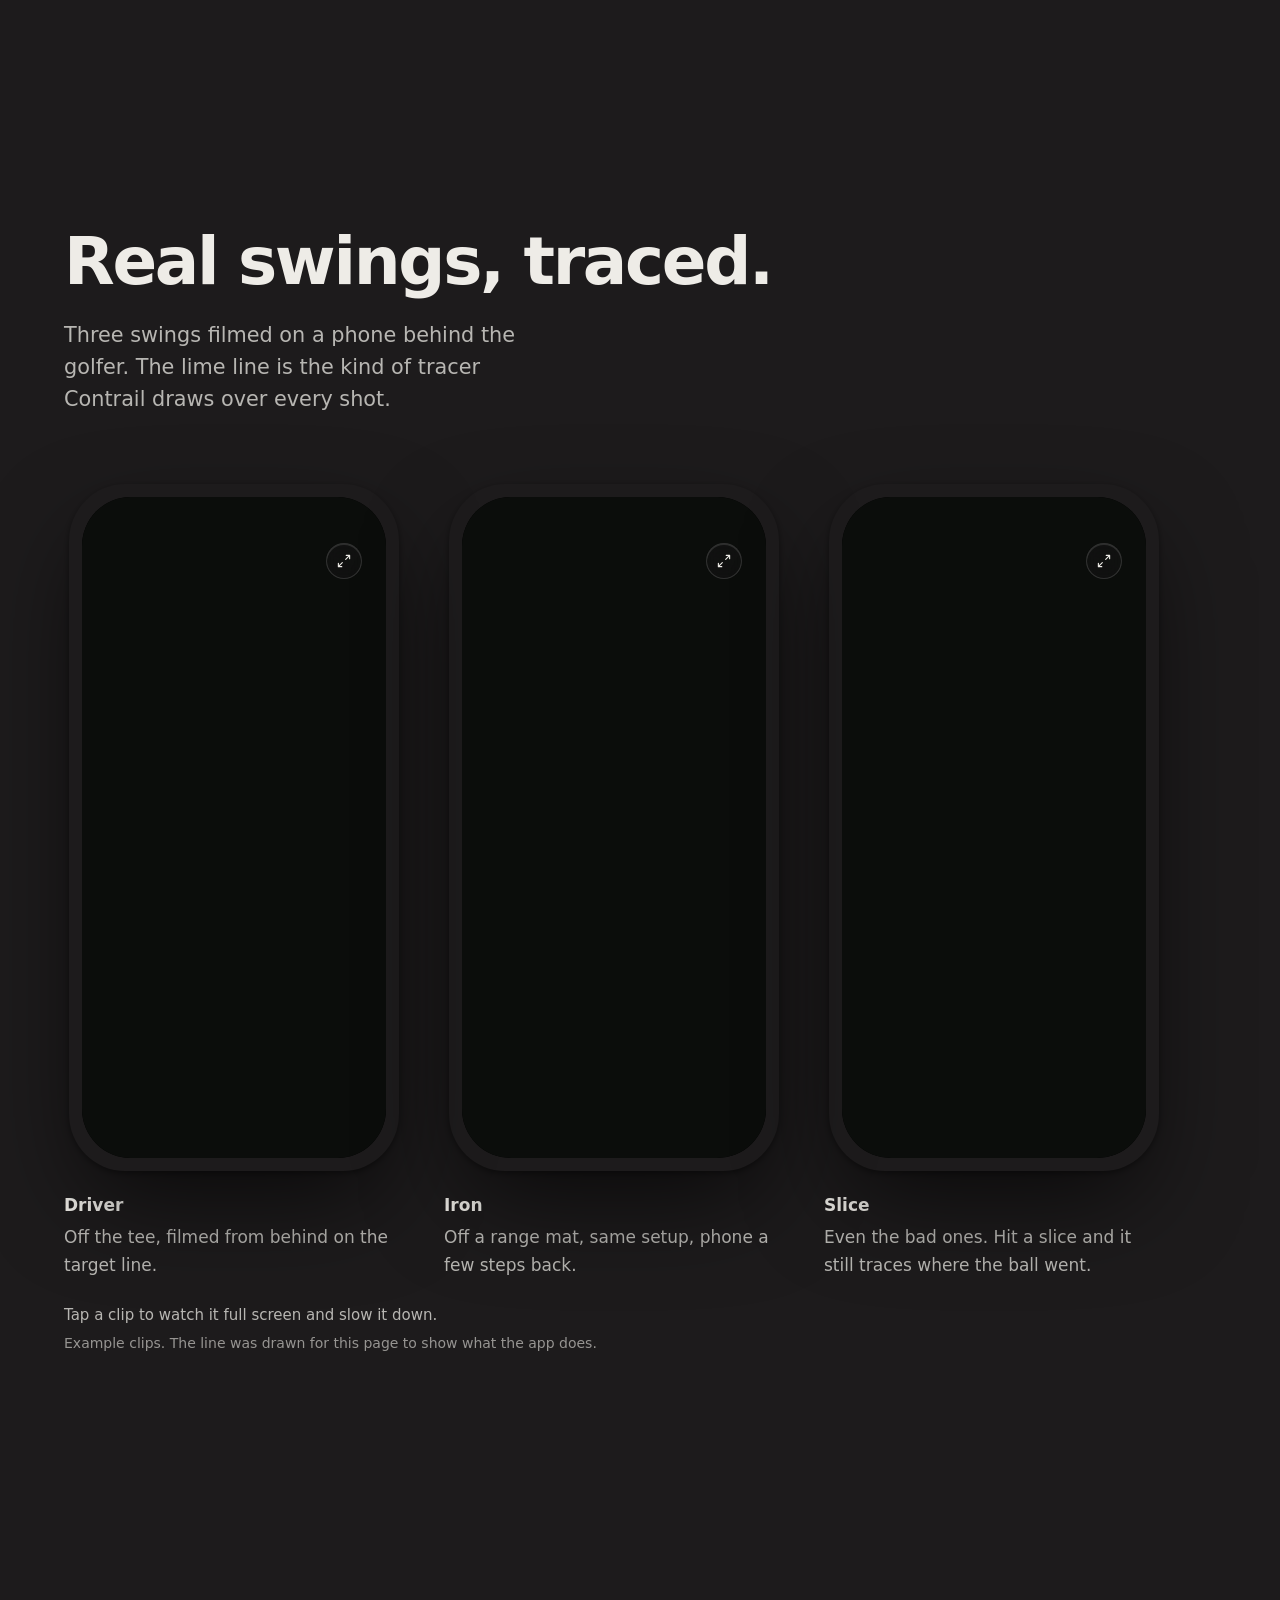
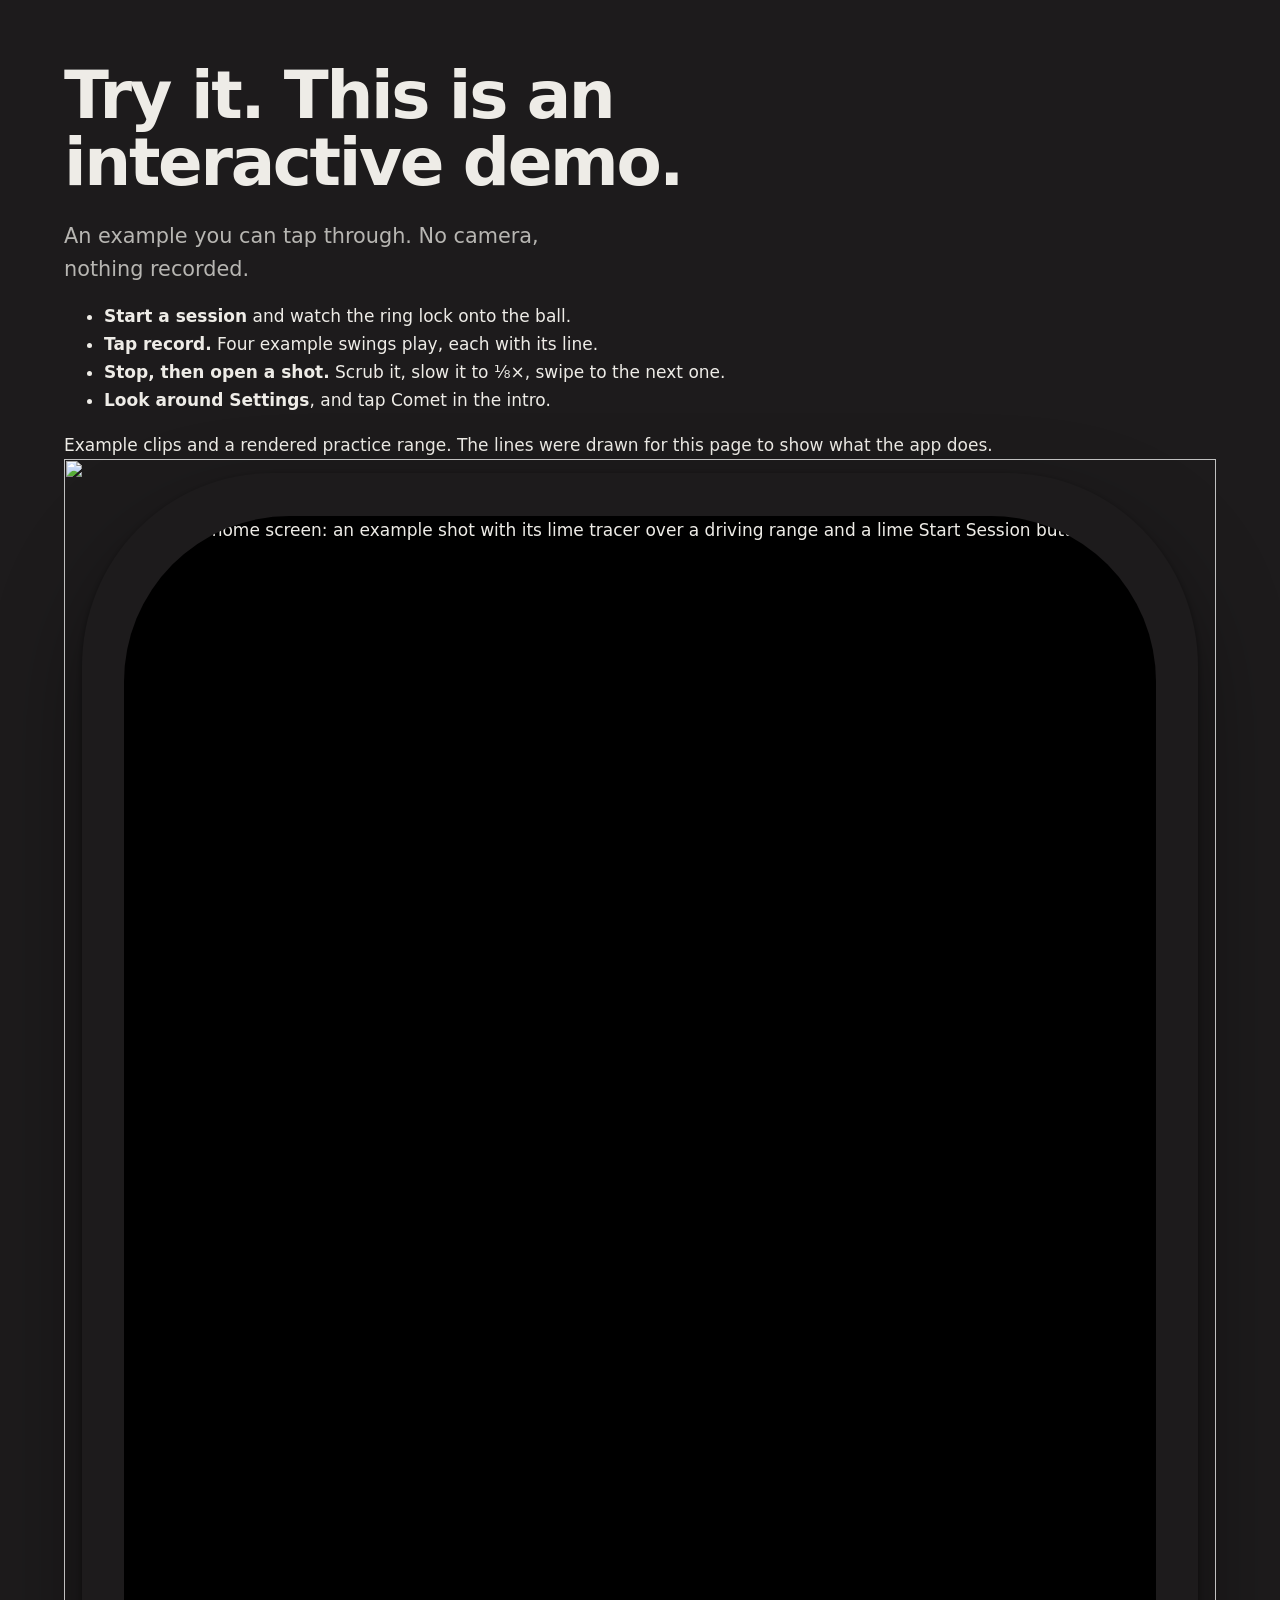
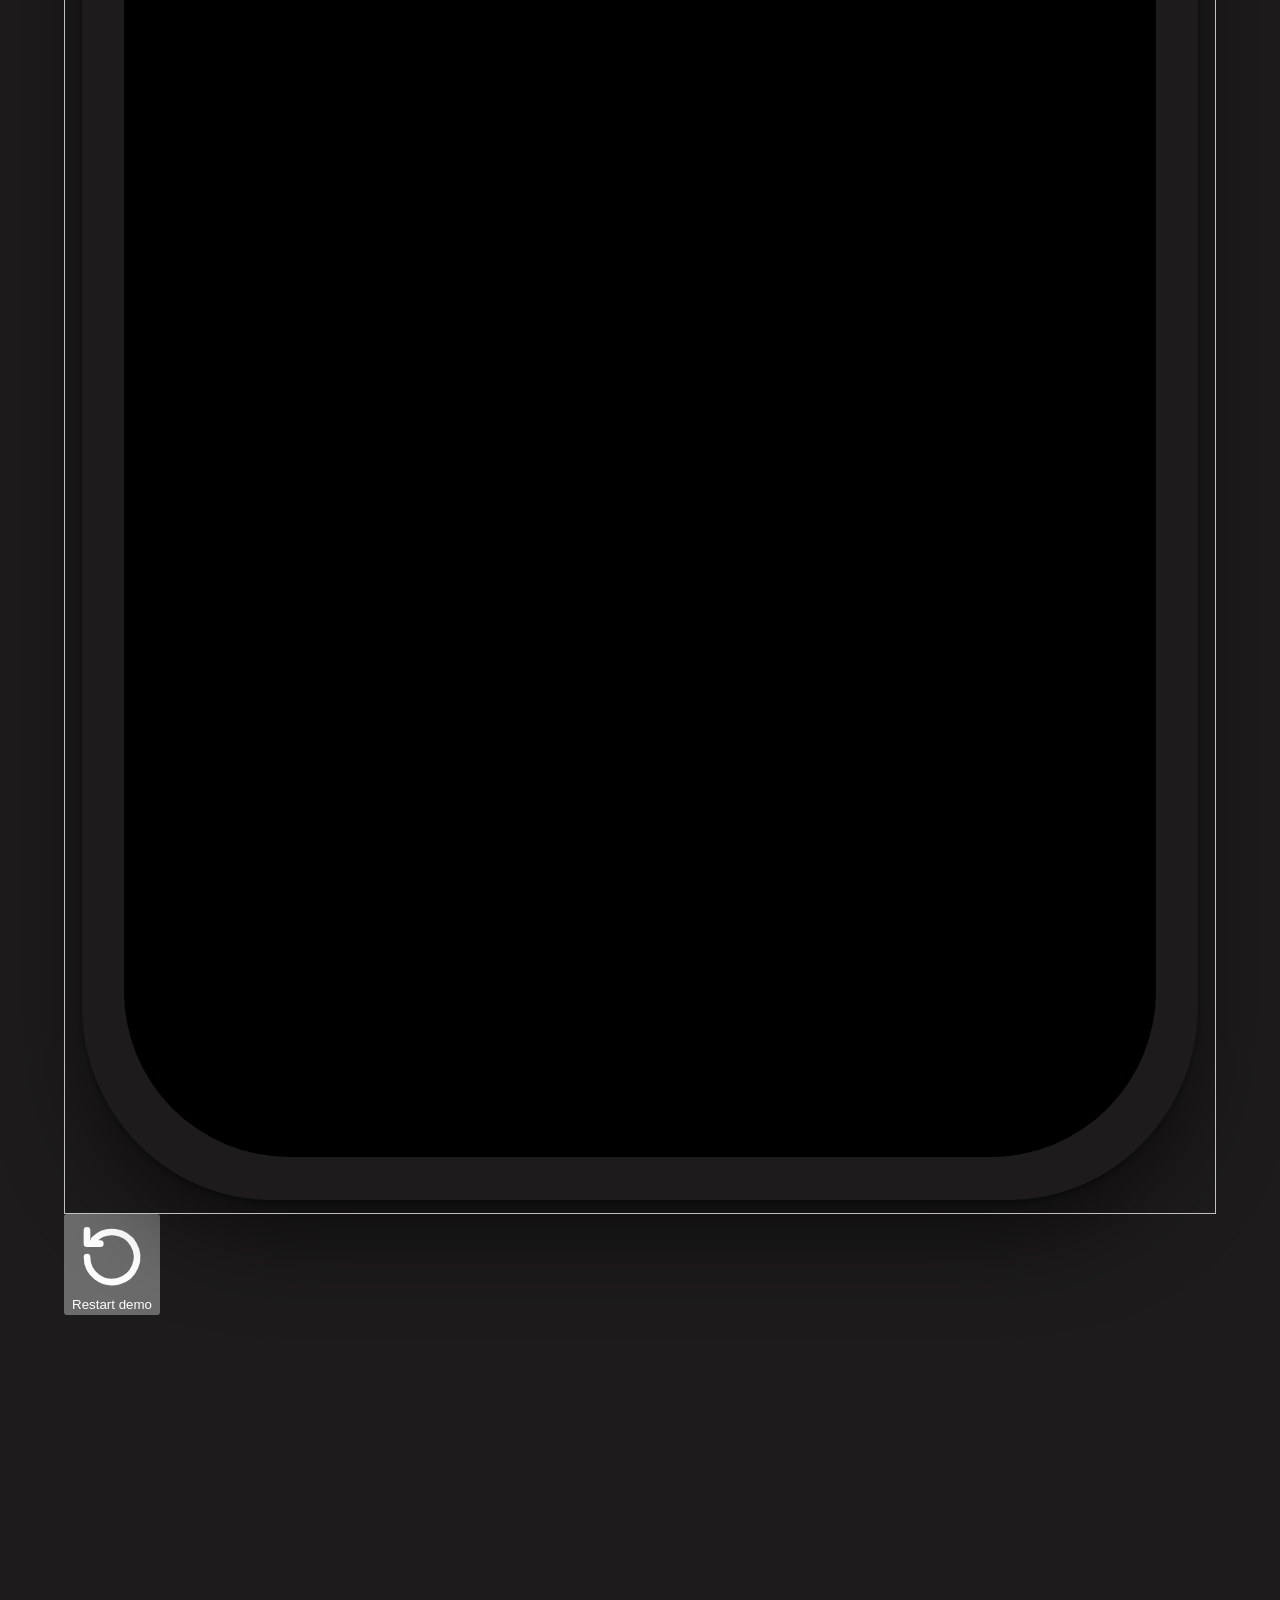
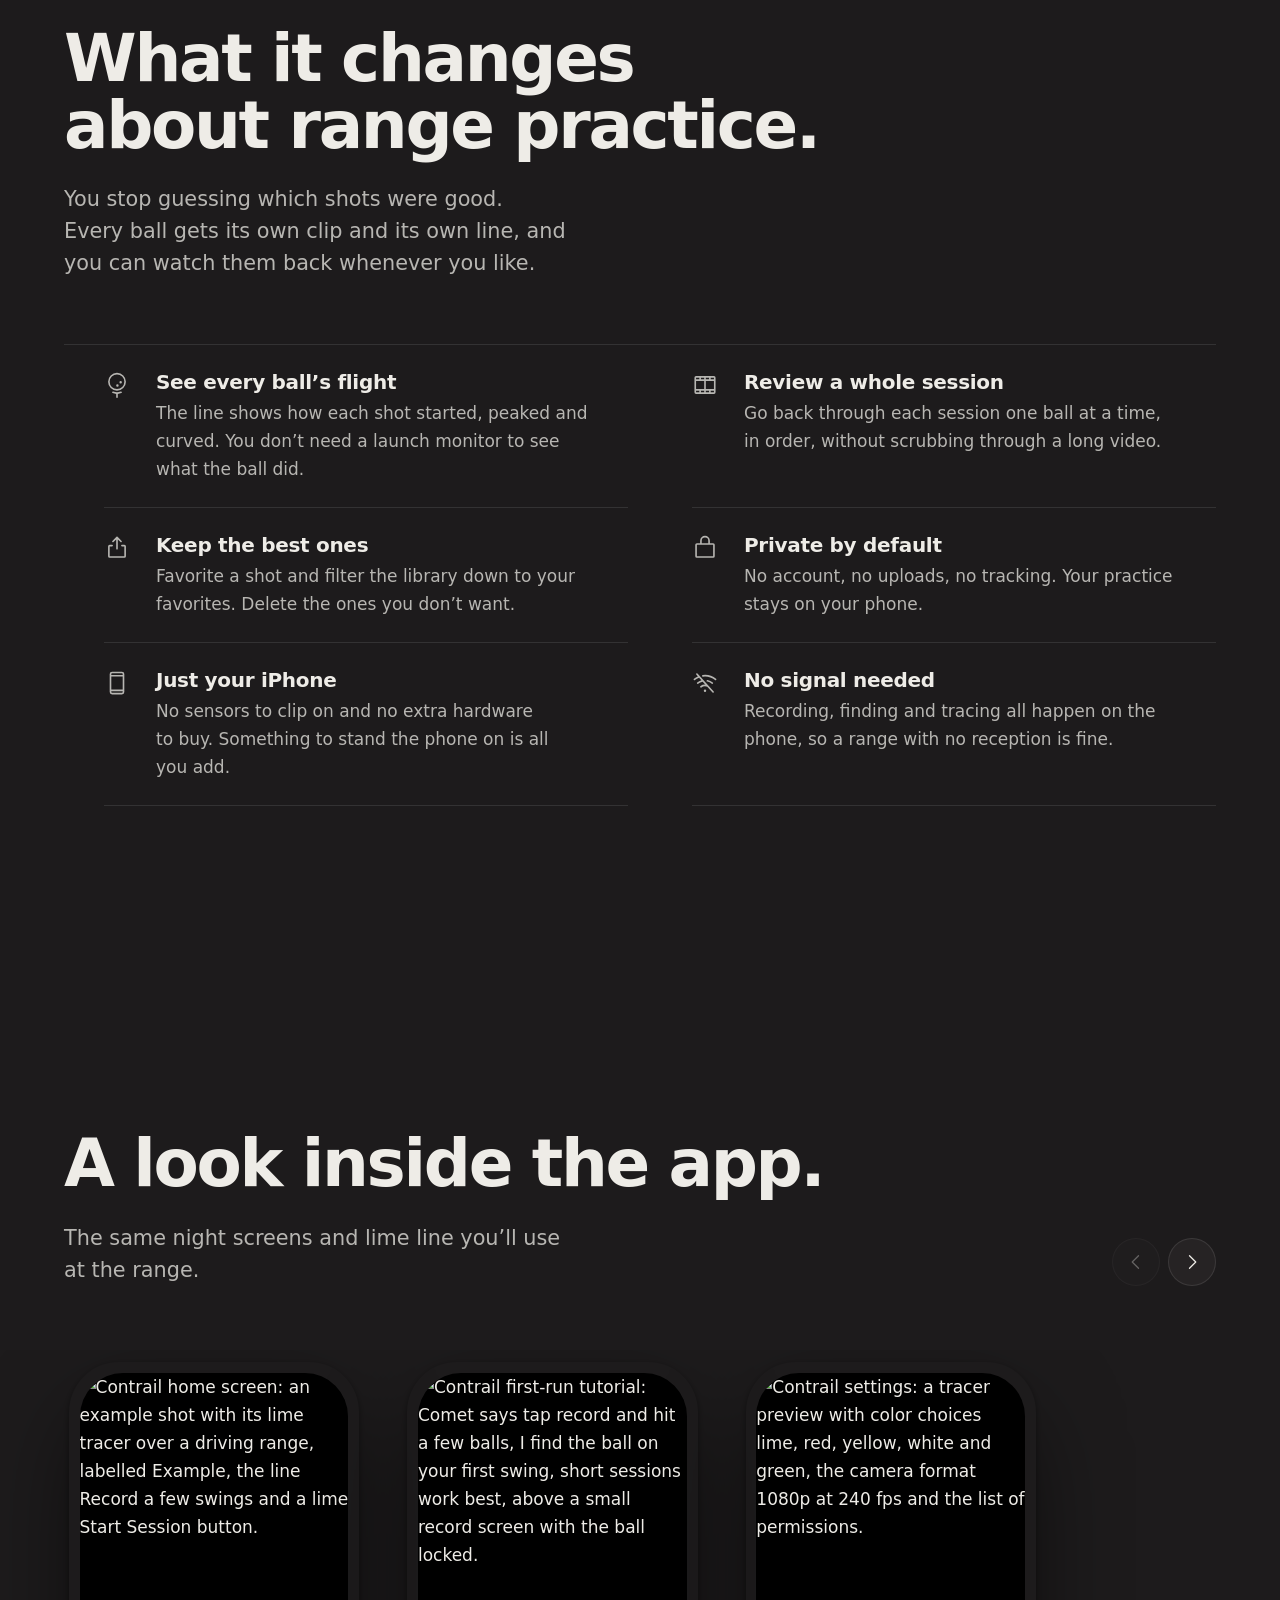
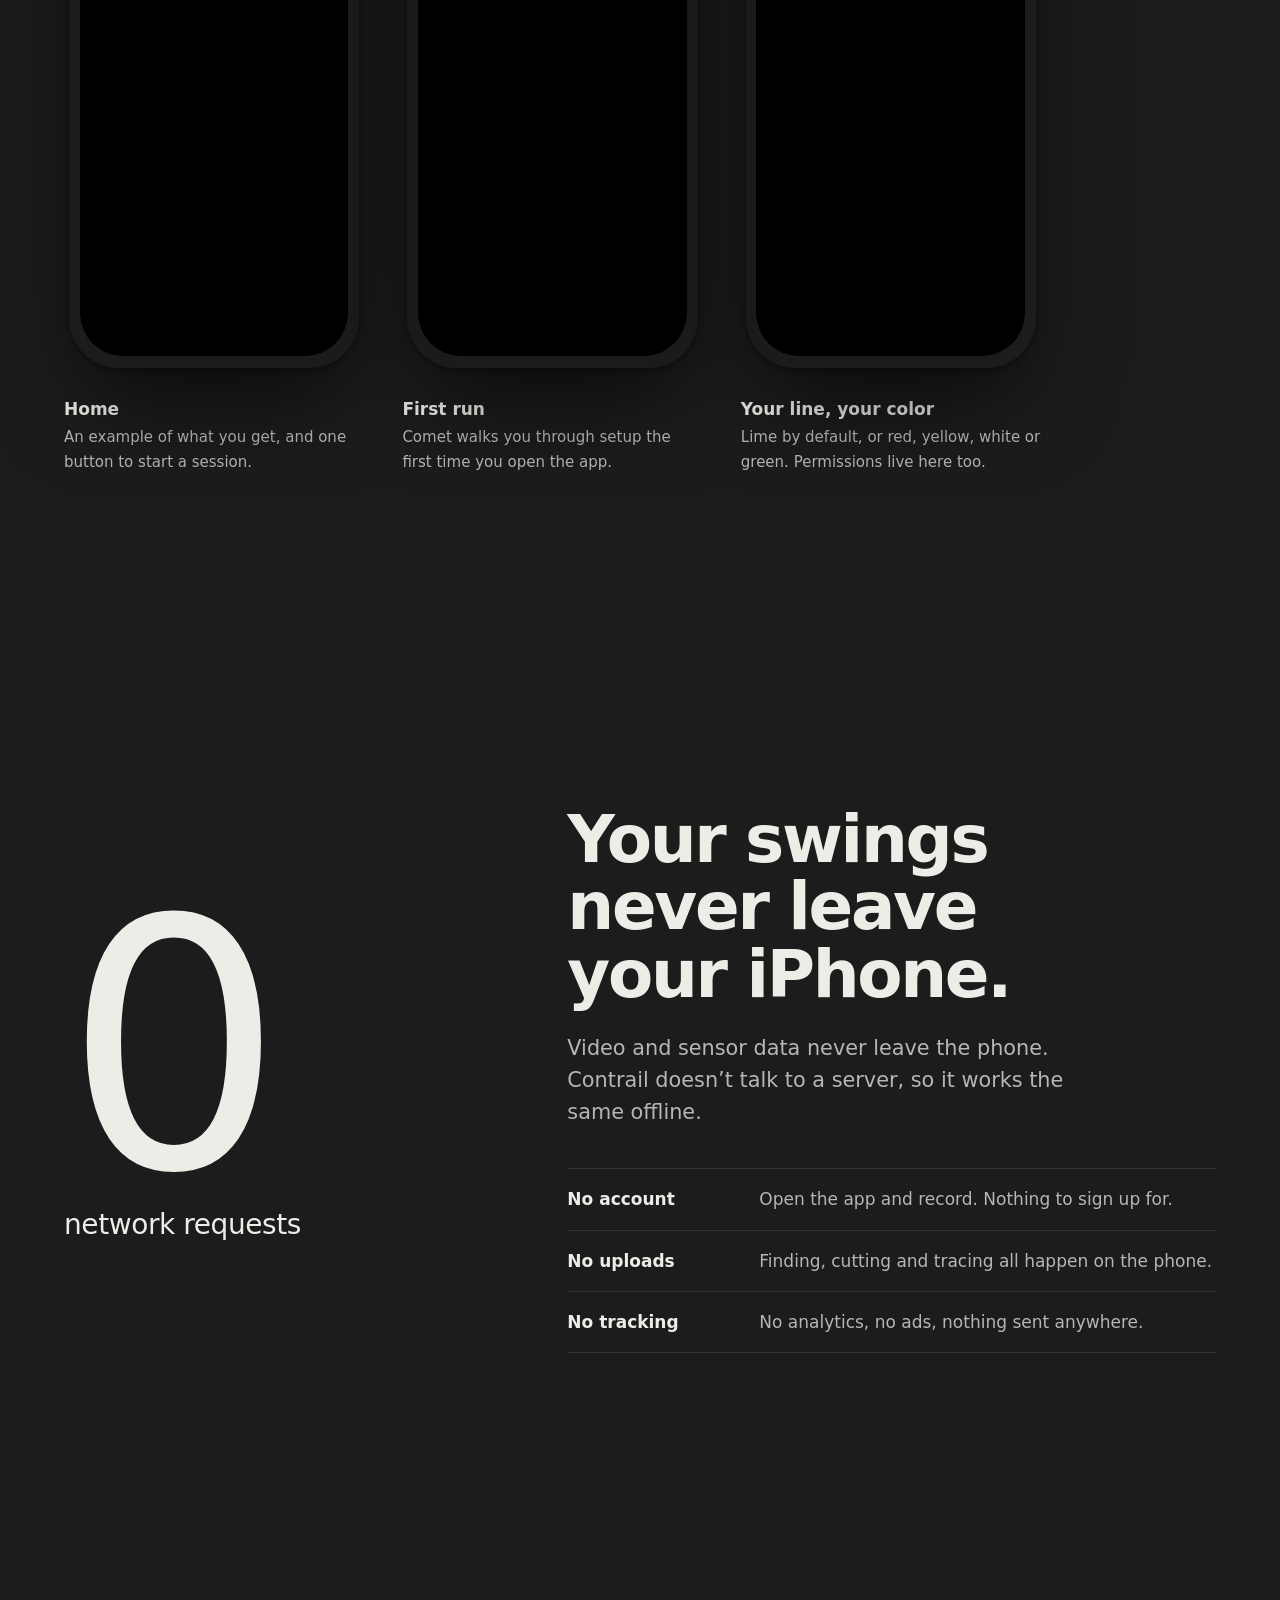
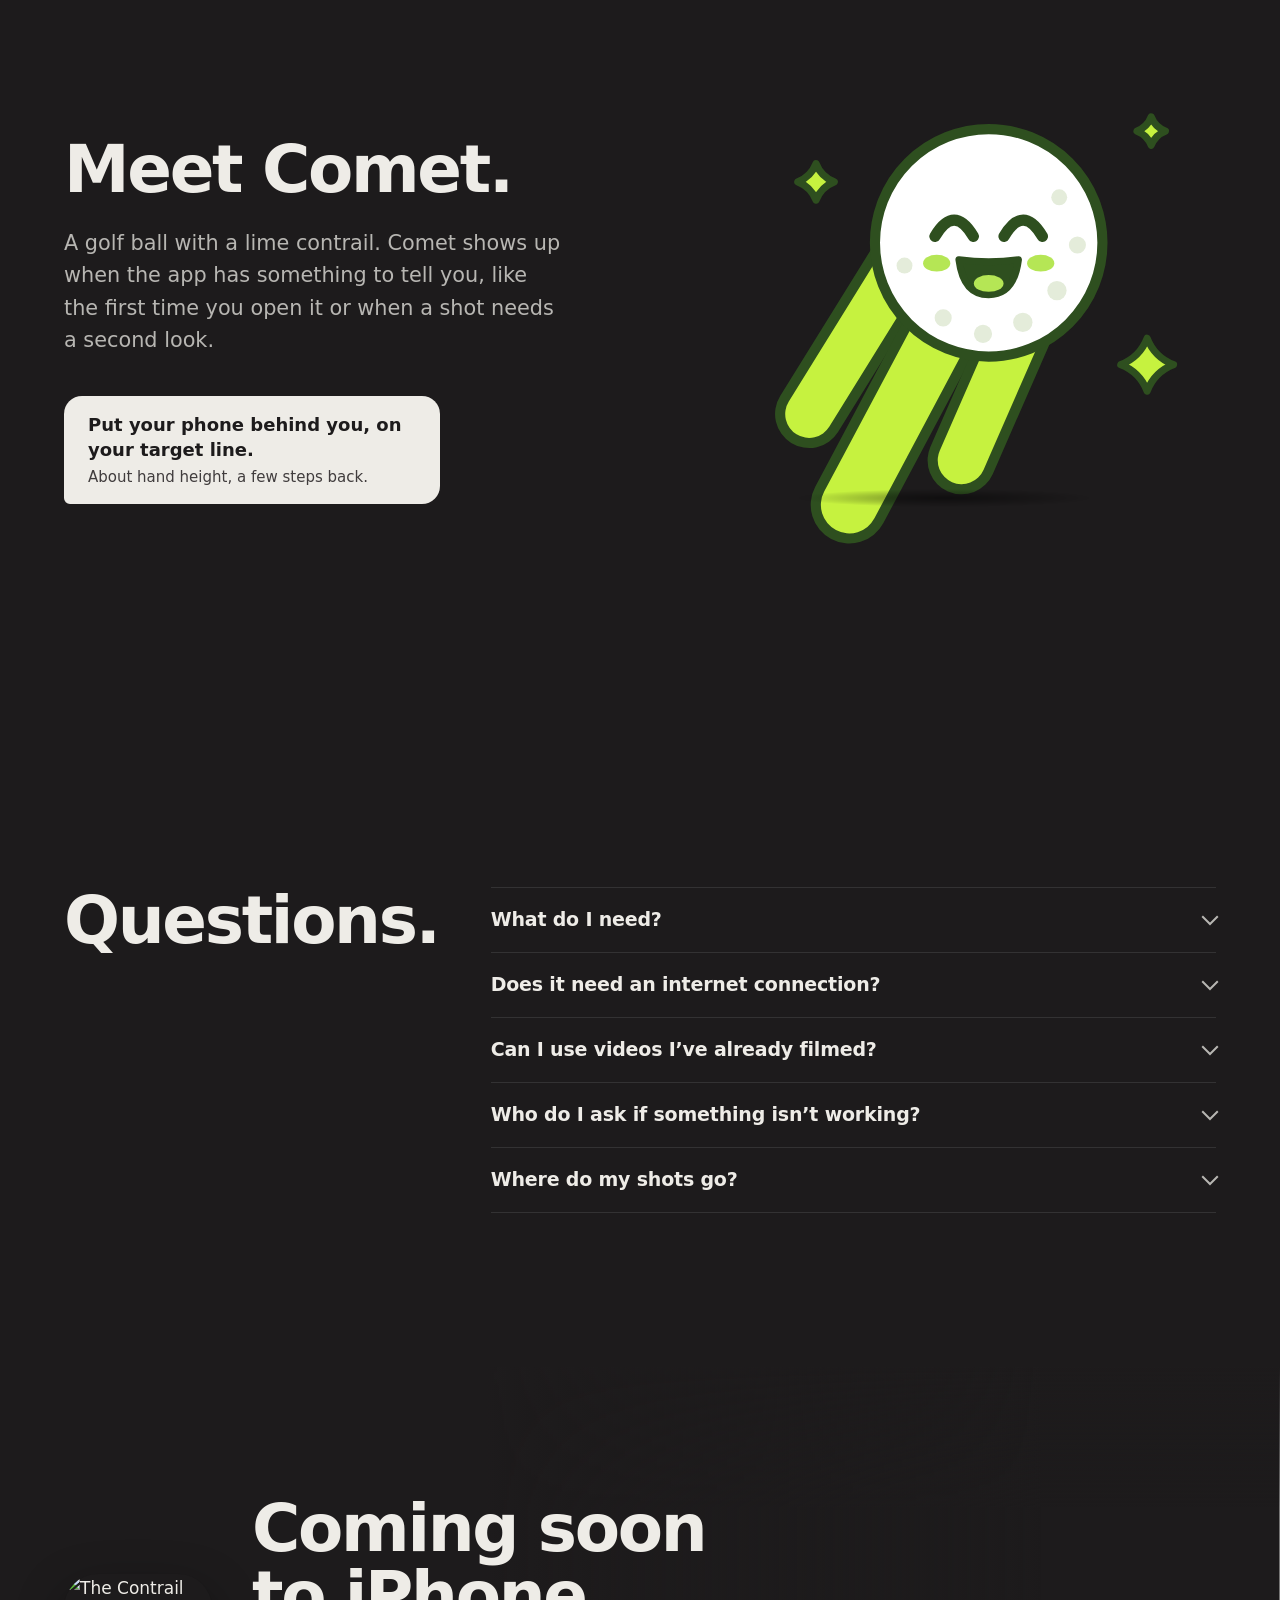
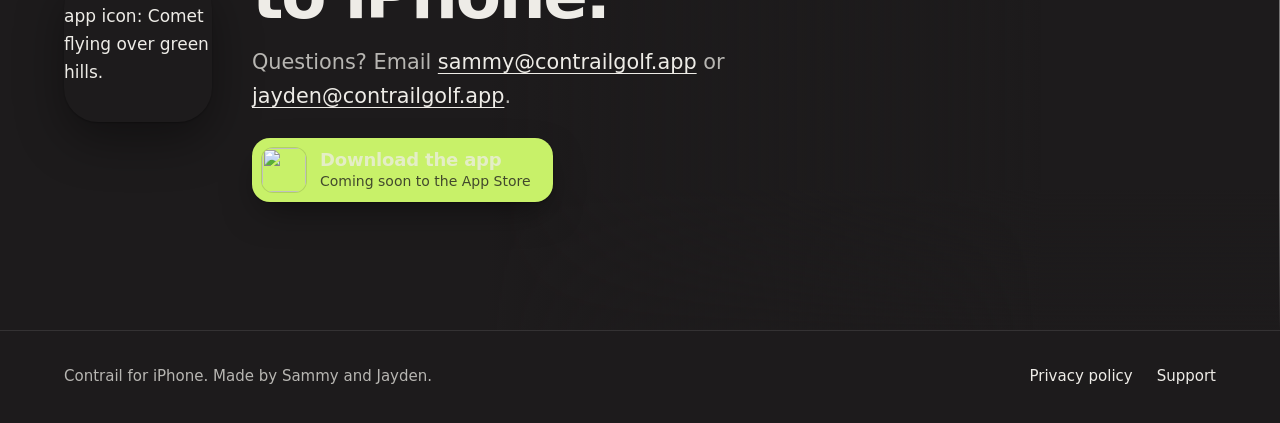
==== commit ddbdd6c7: "Home: interactive demo of the app inside the iPhone bezel A new #demo section ('Try it. This is an i" ====
--- a/public/index.html
+++ b/public/index.html
@@ -32,6 +32,7 @@
 <link rel="preload" href="/assets/fonts/poppins-semibold.woff2" as="font" type="font/woff2" crossorigin>
 <link rel="preload" href="/assets/fonts/poppins-regular.woff2" as="font" type="font/woff2" crossorigin>
 <link rel="preload" as="image" type="image/webp" imagesrcset="/assets/img/hero-drive-900.webp 900w, /assets/img/hero-drive-1600.webp 1600w, /assets/img/hero-drive-2400.webp 2400w" imagesizes="(max-width: 760px) 200vw, 125vw">
+<link rel="stylesheet" href="/assets/demo/demo.css">
 <style>
 @font-face { font-family: "Poppins"; src: url("/assets/fonts/poppins-regular.woff2") format("woff2"); font-weight: 400; font-style: normal; font-display: swap; }
 @font-face { font-family: "Poppins"; src: url("/assets/fonts/poppins-semibold.woff2") format("woff2"); font-weight: 500 600; font-style: normal; font-display: swap; }
@@ -450,6 +451,7 @@
     <nav aria-label="Site">
       <ul>
         <li><a class="nav-link" href="#how">How it works</a></li>
+        <li class="hide-xs"><a class="nav-link" href="#demo">Try it</a></li>
         <li><a class="nav-link" href="#privacy">Privacy</a></li>
         <li class="hide-xs"><a class="nav-link" href="#faq">FAQ</a></li>
         <li><a class="nav-dl" href="#download">Download</a></li>
@@ -606,6 +608,33 @@
     </div>
   </section>
 
+  <!-- INTERACTIVE DEMO: a working mock of the app inside the bezel (assets/demo/demo.js builds it when the section comes
+       near; without JS the phone shows the Home screenshot). Nothing in the phone links out or navigates the page. -->
+  <section class="section demo" id="demo" aria-labelledby="demo-title">
+    <div class="wrap demo-wrap">
+      <div class="demo-copy">
+        <h2 class="h2" id="demo-title">Try it. This is an interactive demo.</h2>
+        <p class="sub">An example you can tap through. No camera, nothing recorded.</p>
+        <ul class="demo-tries" role="list">
+          <li><b>Start a session</b> and watch the ring lock onto the ball.</li>
+          <li><b>Tap record.</b> Four example swings play, each with its line.</li>
+          <li><b>Stop, then open a shot.</b> Scrub it, slow it to ⅛×, swipe to the next one.</li>
+          <li><b>Look around Settings</b>, and tap Comet in the intro.</li>
+        </ul>
+        <p class="demo-note">Example clips and a rendered practice range. The lines were drawn for this page to show what the app does.</p>
+      </div>
+      <div class="demo-device">
+        <div class="phone demo-phone">
+          <div class="phone-screen demo-screen" data-demo-root role="region" aria-label="Contrail app demo. Everything here stays inside the phone.">
+            <img class="demo-fallback" src="/assets/screens/01-home-720.webp" srcset="/assets/screens/01-home-720.webp 720w, /assets/screens/01-home-1080.webp 1080w" sizes="340px" width="720" height="1566" loading="lazy" alt="Contrail home screen: an example shot with its lime tracer over a driving range and a lime Start Session button.">
+          </div>
+          <img class="phone-bezel" src="/assets/device/iphone-18-pro-black-1104.webp" srcset="/assets/device/iphone-18-pro-black-552.webp 270w, /assets/device/iphone-18-pro-black-1104.webp 540w" sizes="380px" width="540" height="1104" alt="" loading="lazy" decoding="async">
+        </div>
+        <button class="demo-restart" type="button" data-demo-restart><svg viewBox="0 0 24 24" fill="none" stroke="currentColor" stroke-width="2" stroke-linecap="round" stroke-linejoin="round" aria-hidden="true" focusable="false"><path d="M4.5 12a7.5 7.5 0 1 0 2.2-5.3M4.5 4v4h4"/></svg>Restart demo</button>
+      </div>
+    </div>
+  </section>
+
   <!-- BENEFITS (icons: Phosphor regular, MIT) -->
   <section class="section gains" id="benefits" aria-labelledby="gains-title">
     <div class="wrap">
@@ -741,6 +770,7 @@
 <script defer src="/assets/vendor/gsap.min.js"></script>
 <script defer src="/assets/vendor/ScrollTrigger.min.js"></script>
 <script defer src="/assets/vendor/lenis.min.js"></script>
+<script defer src="/assets/demo/demo.js"></script>
 <script>
 (() => {
   'use strict';
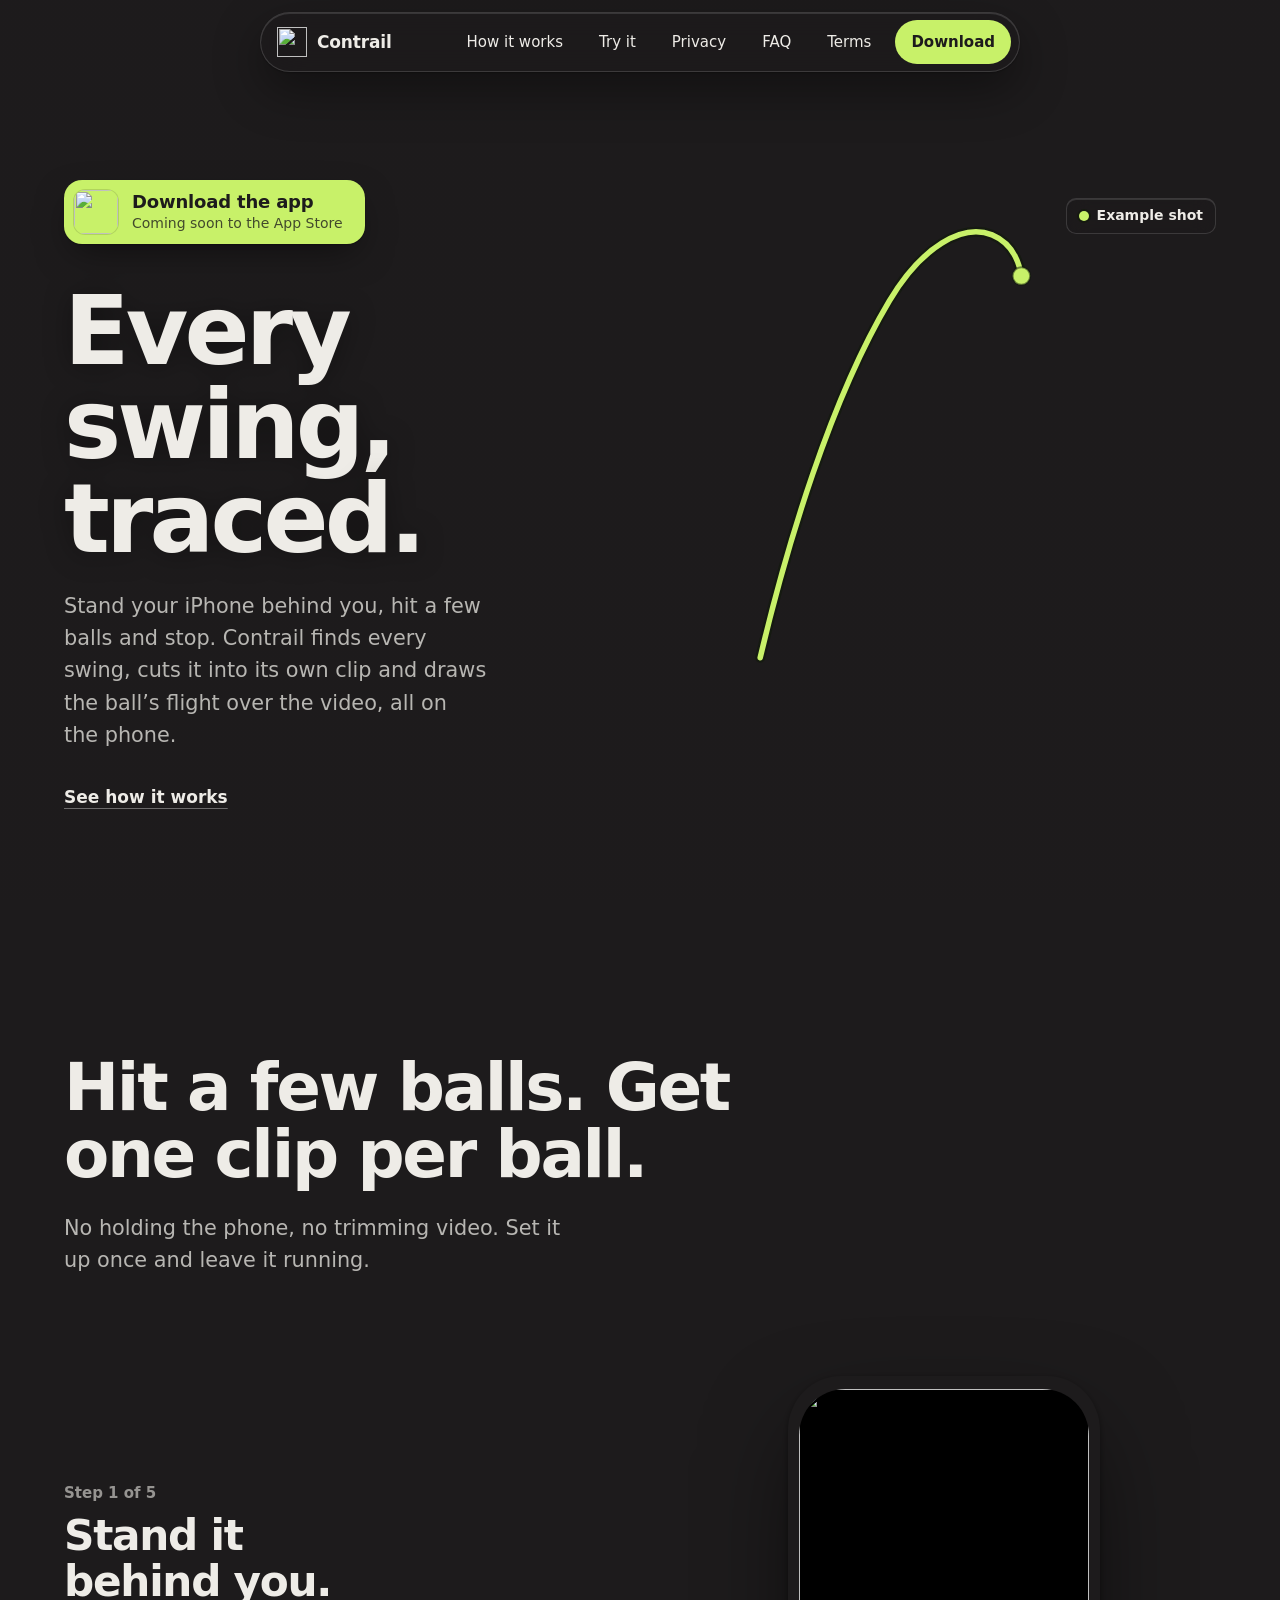
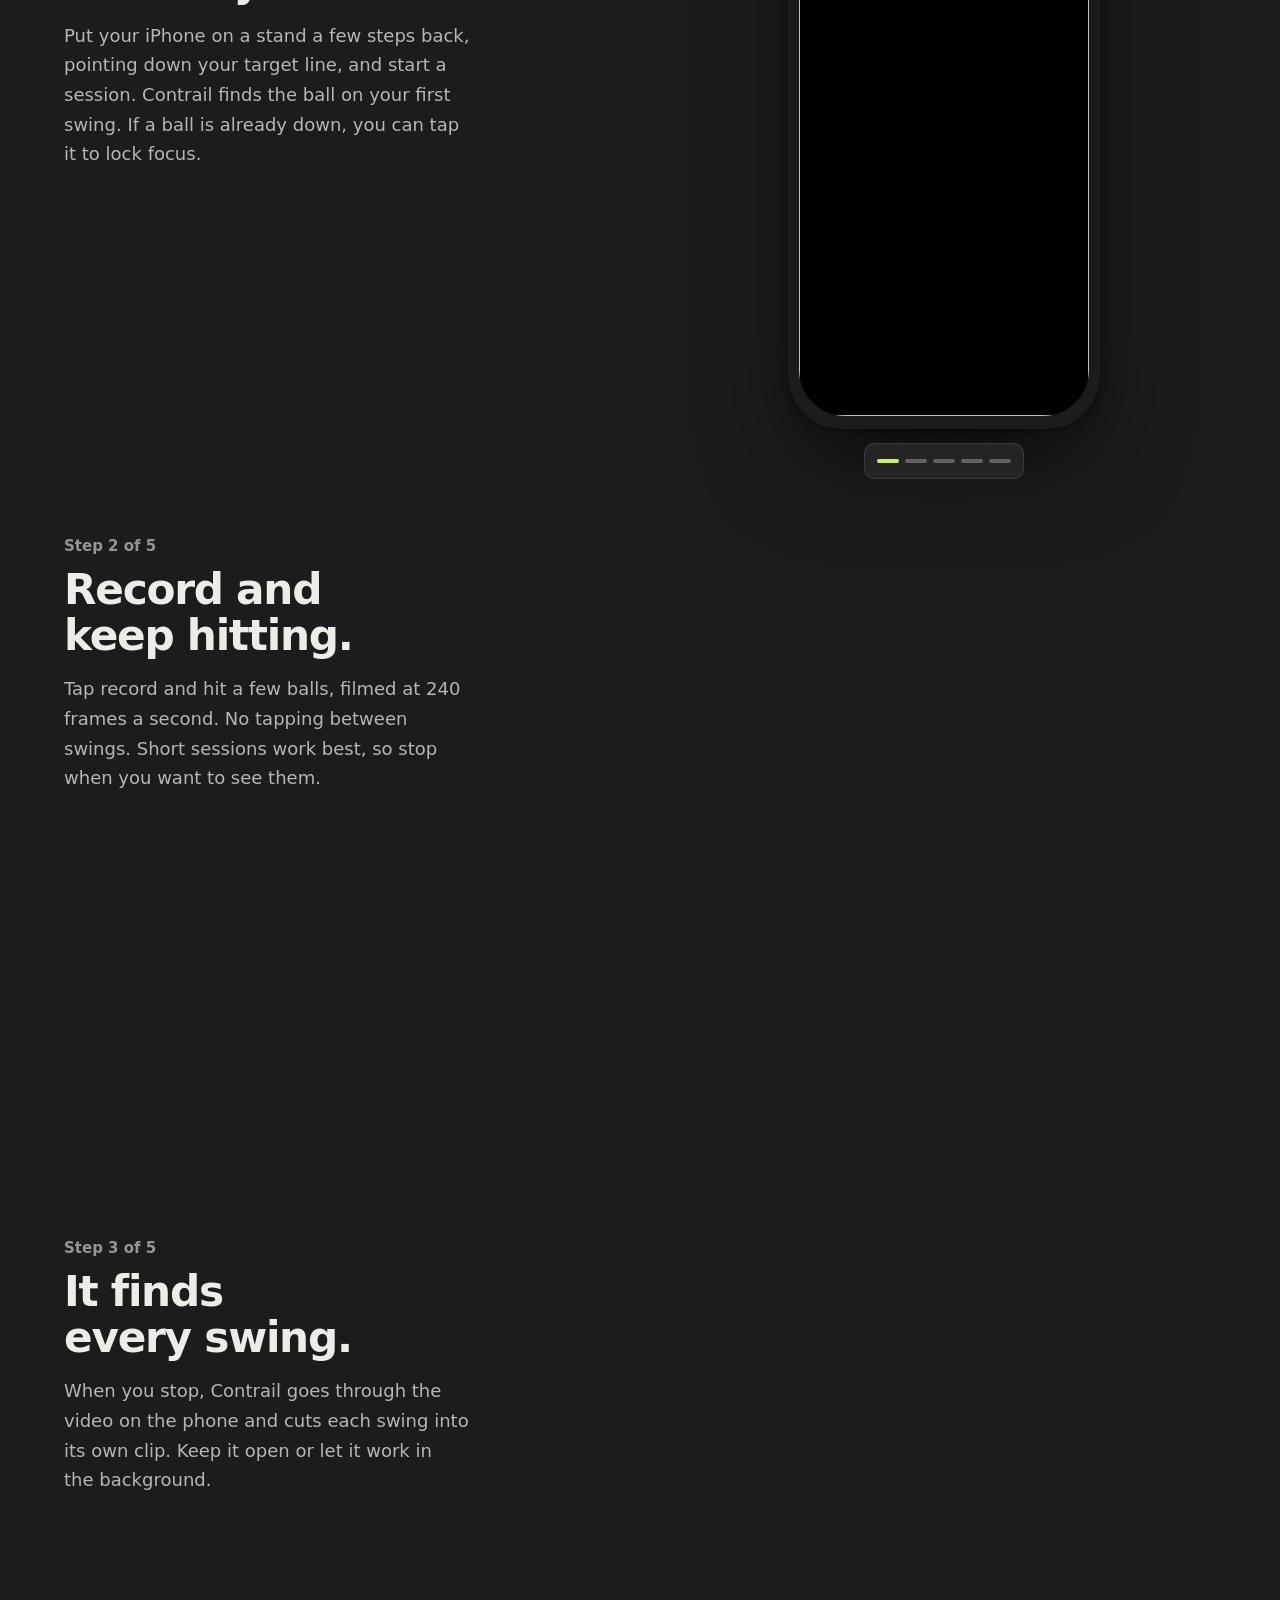
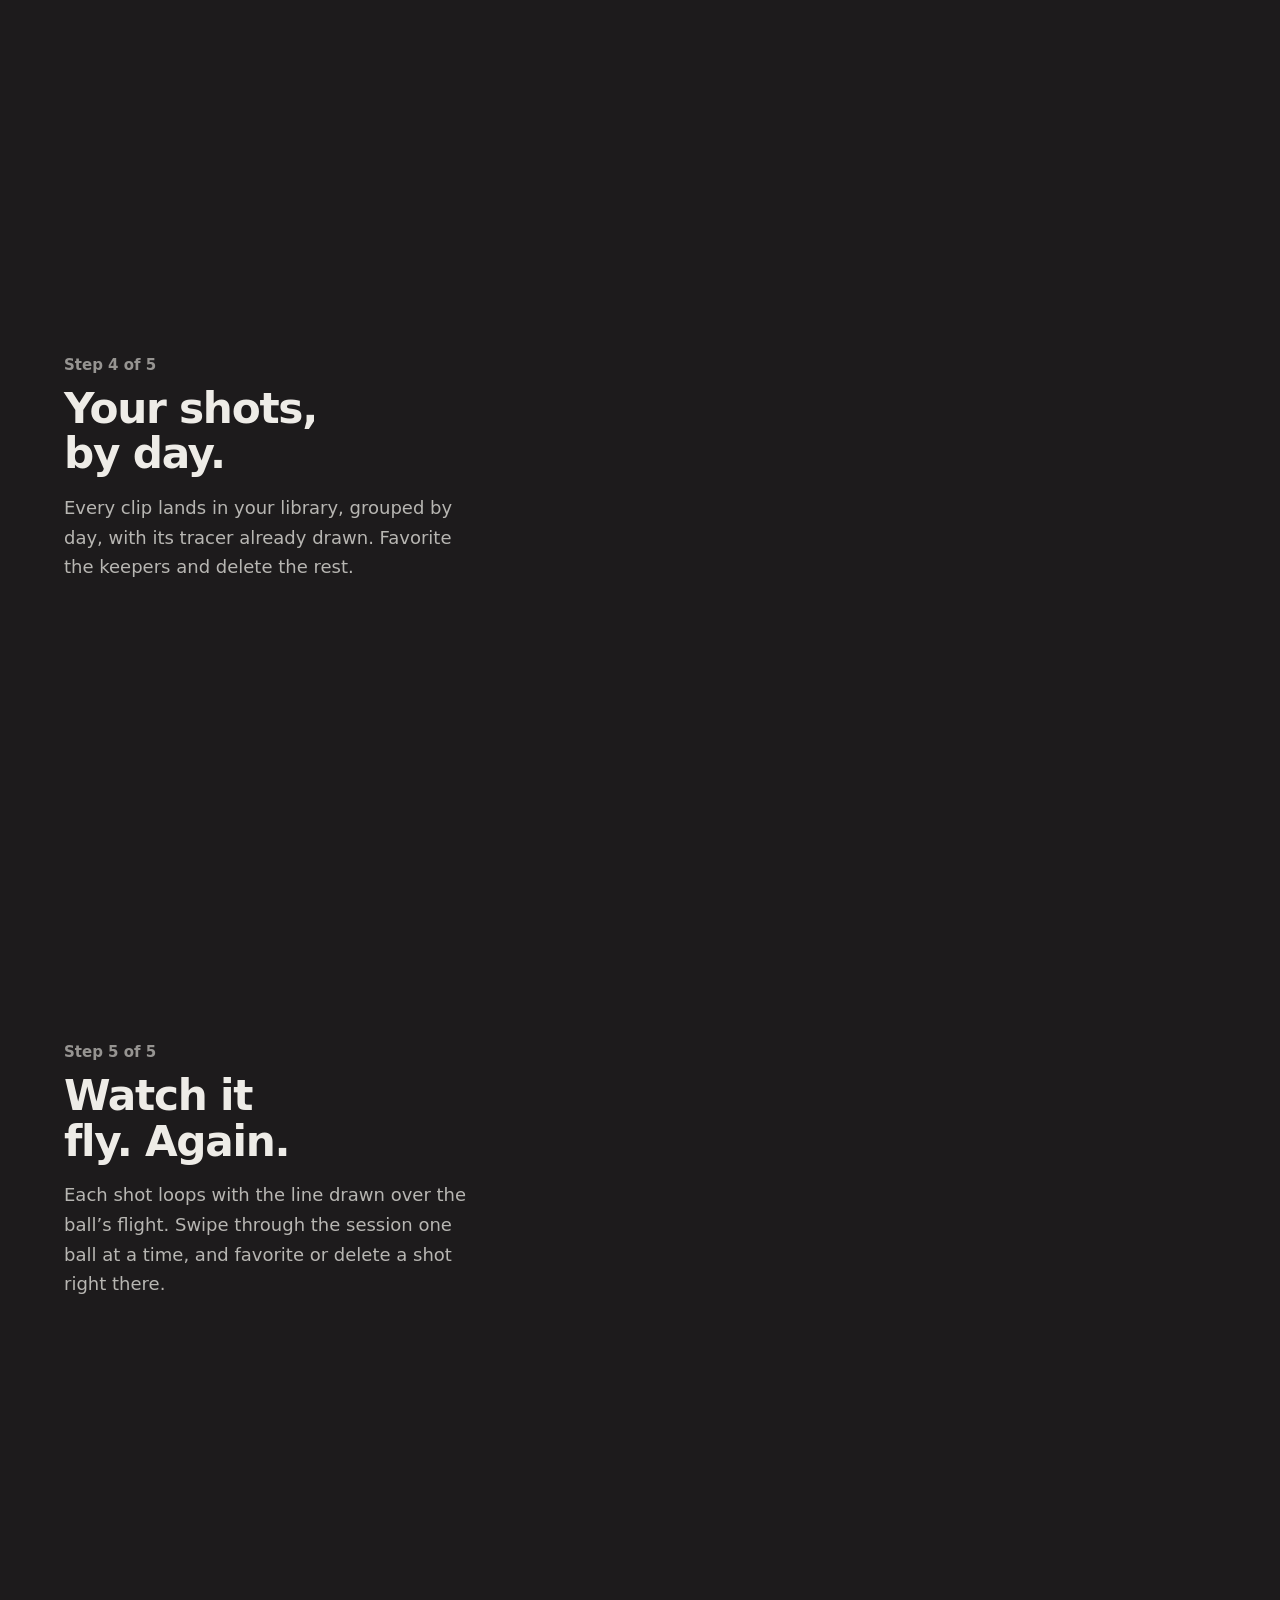
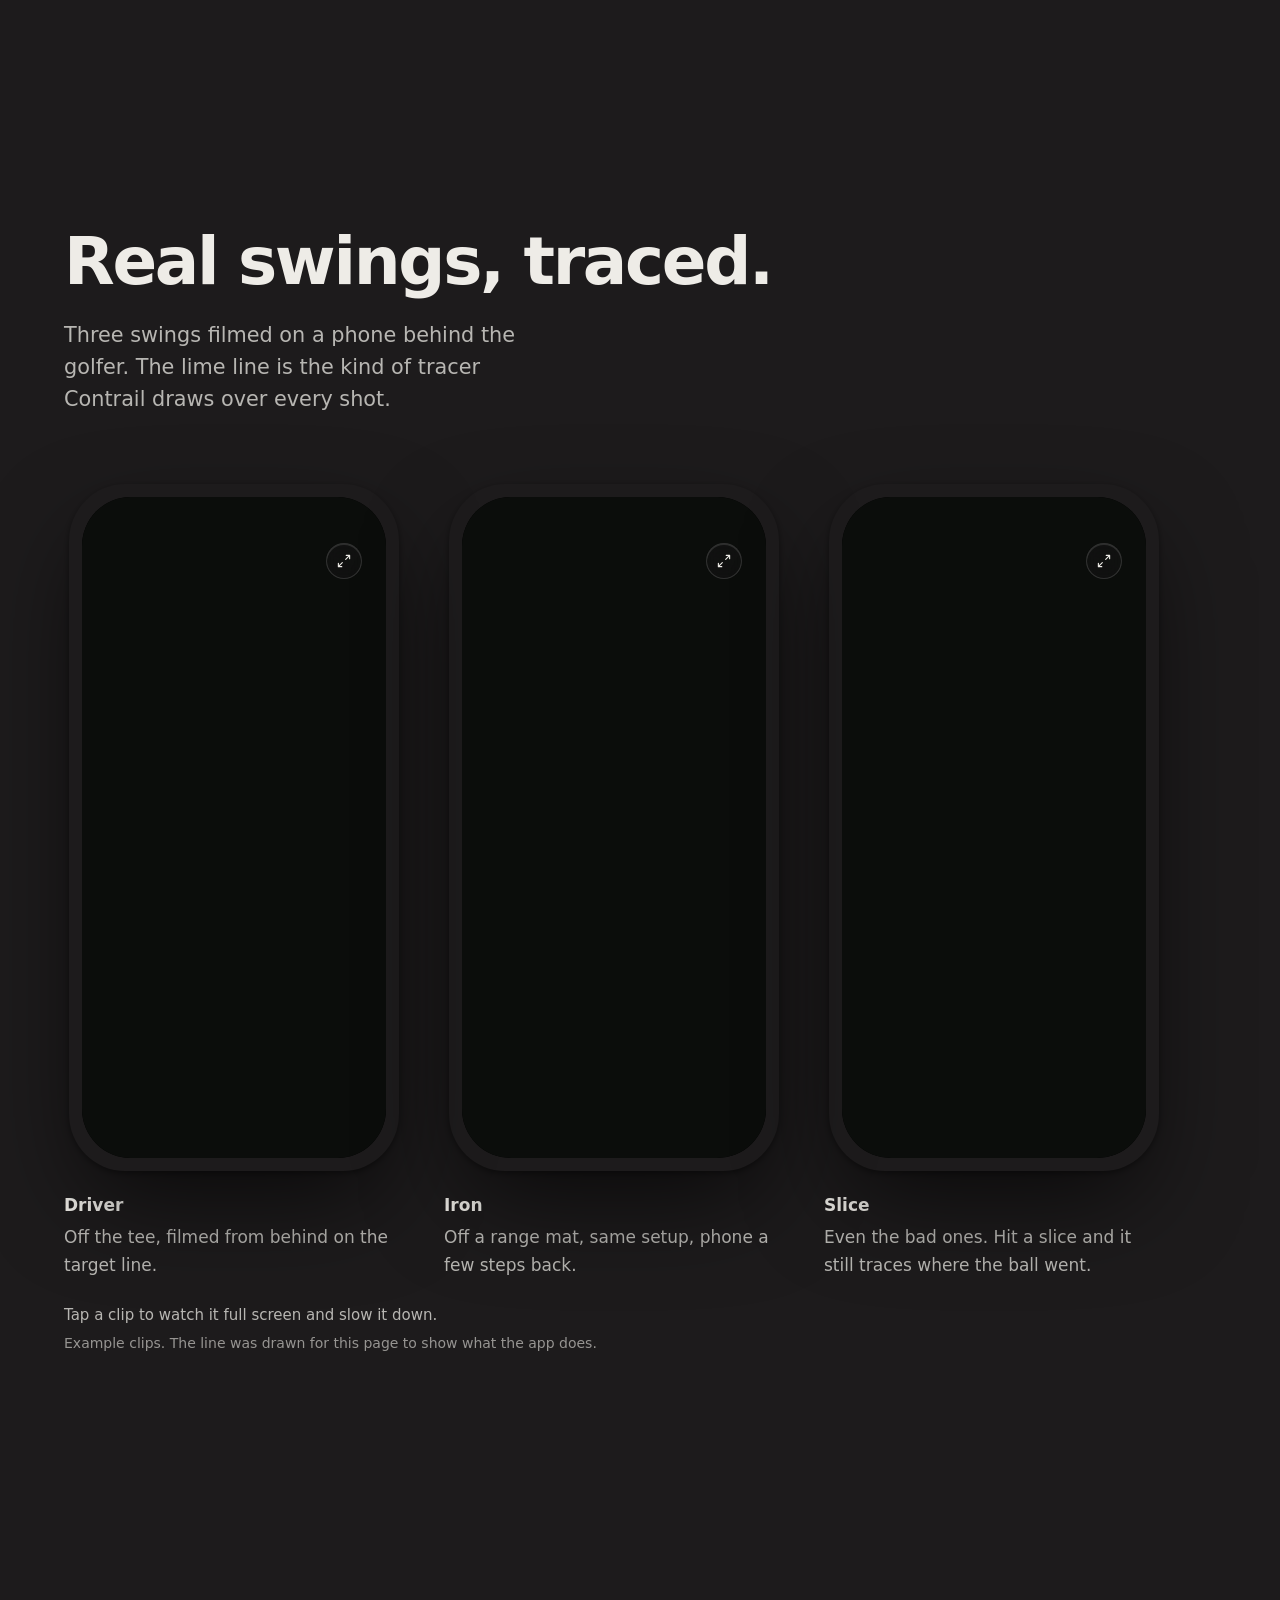
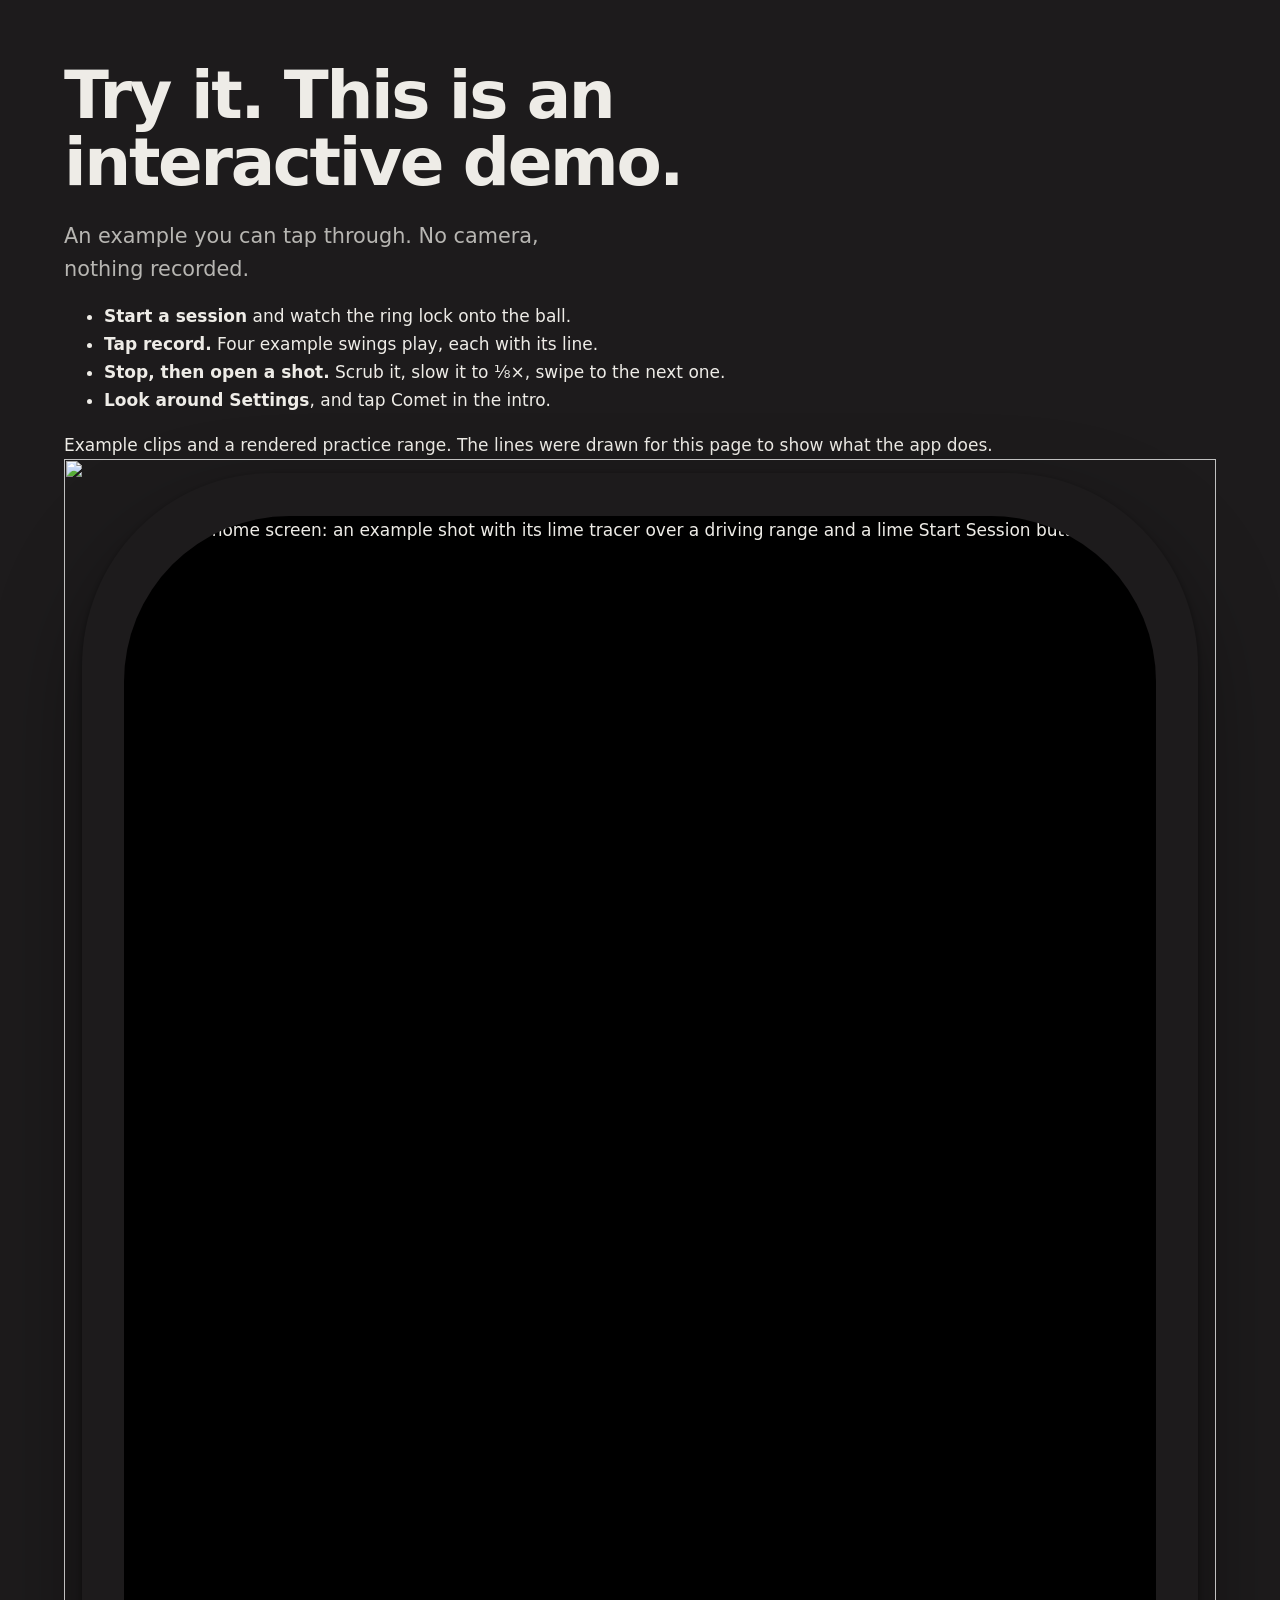
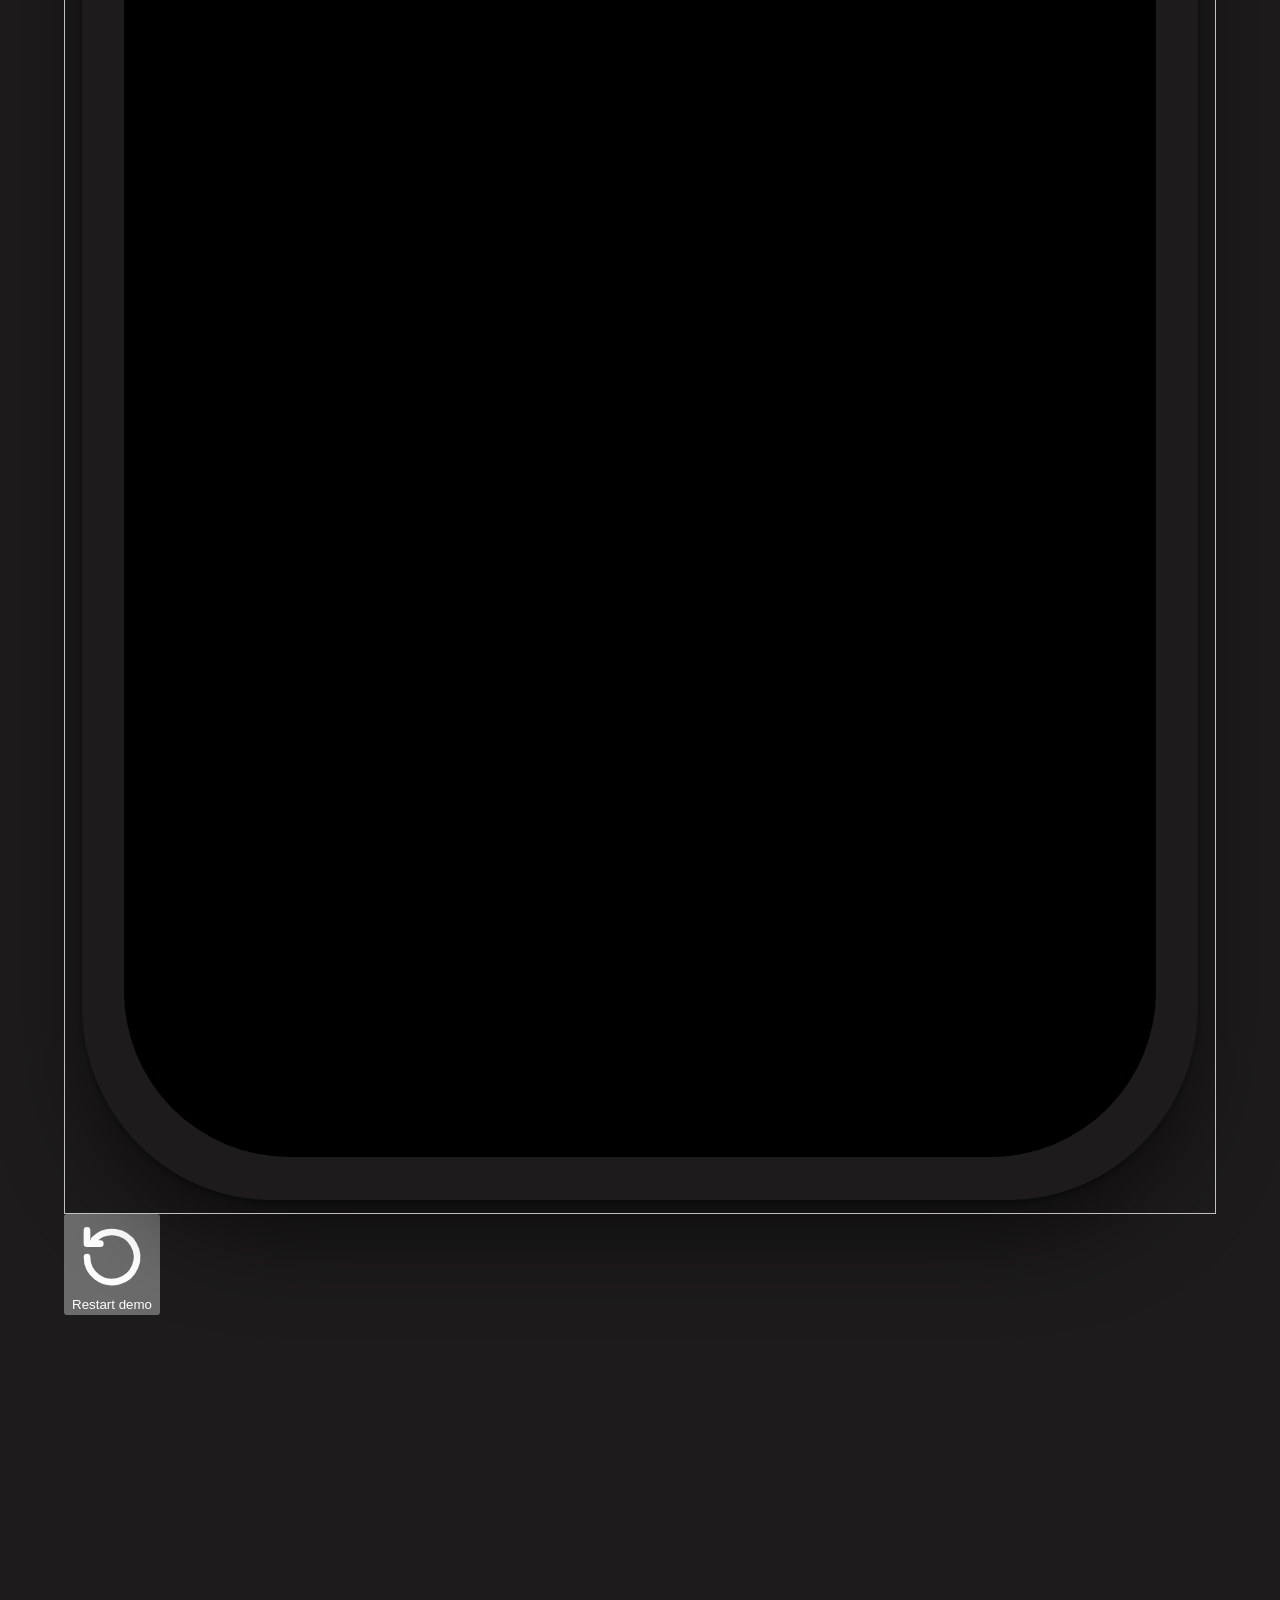
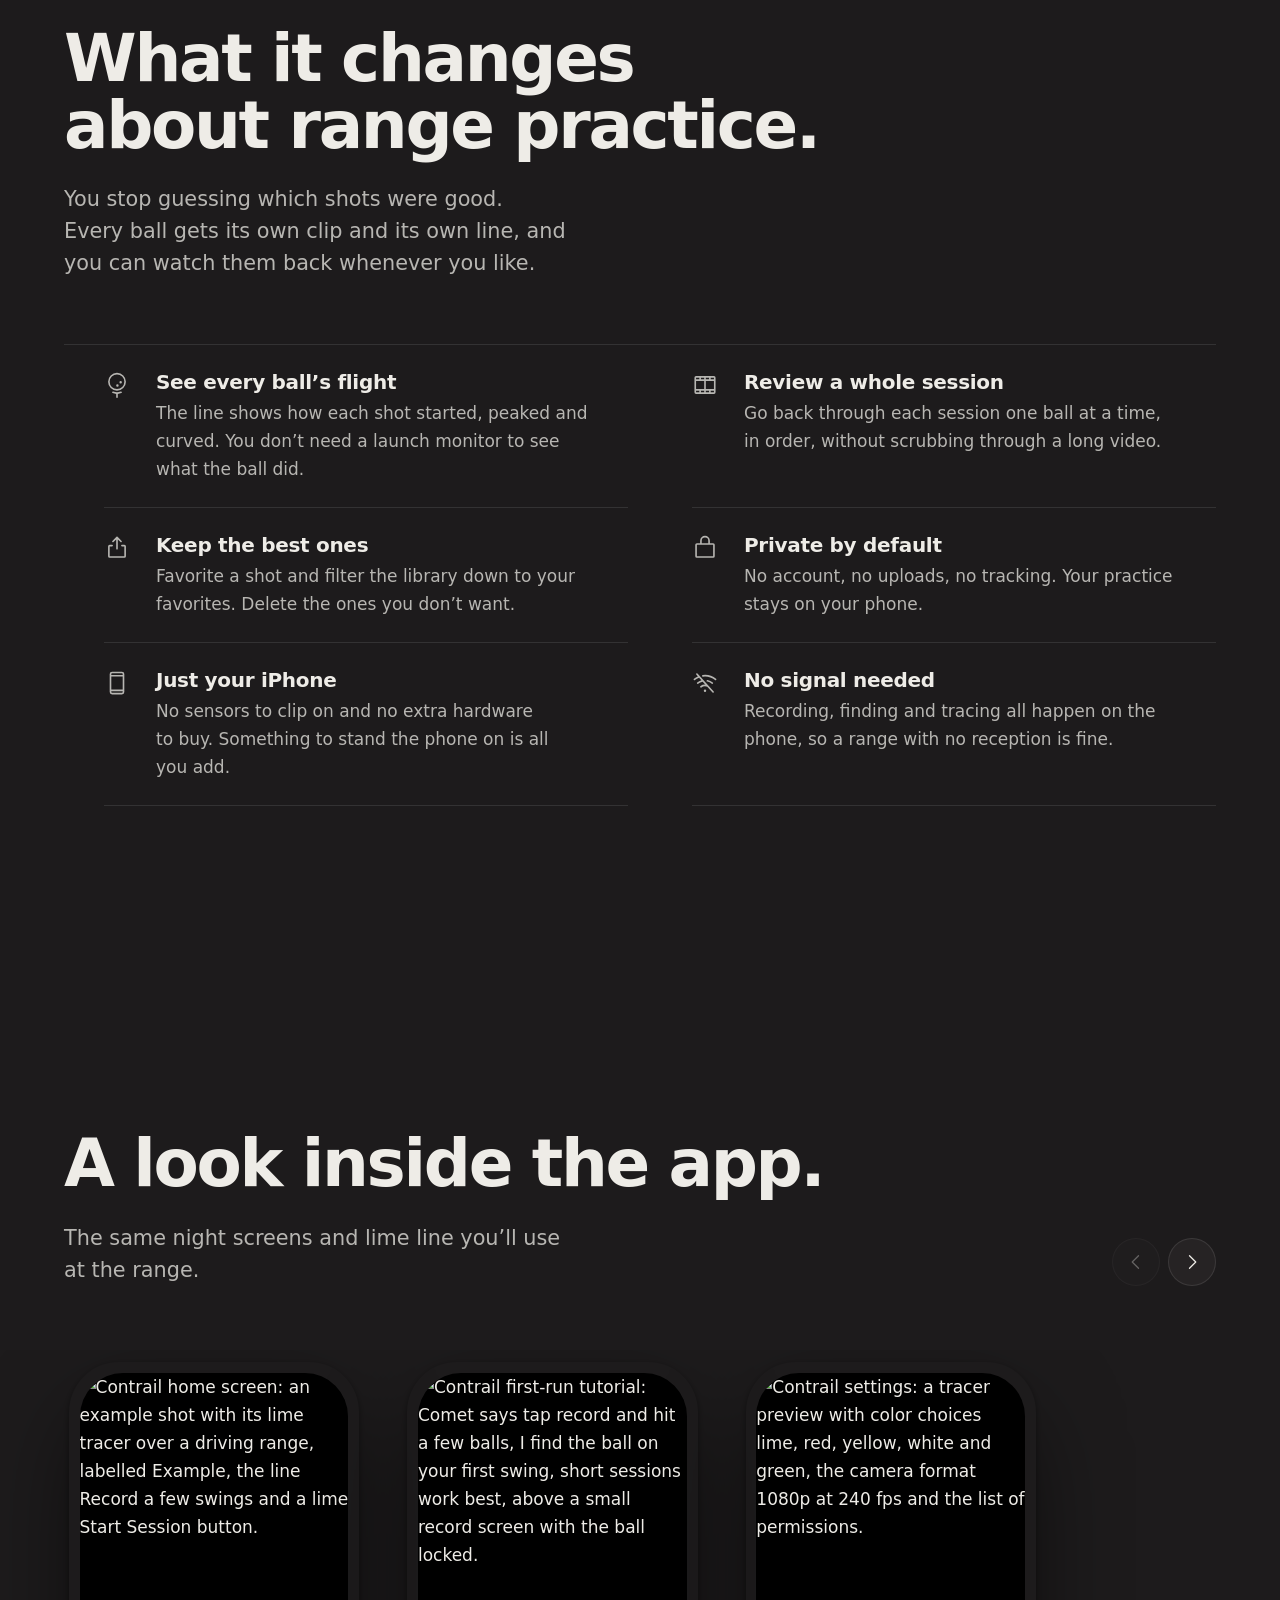
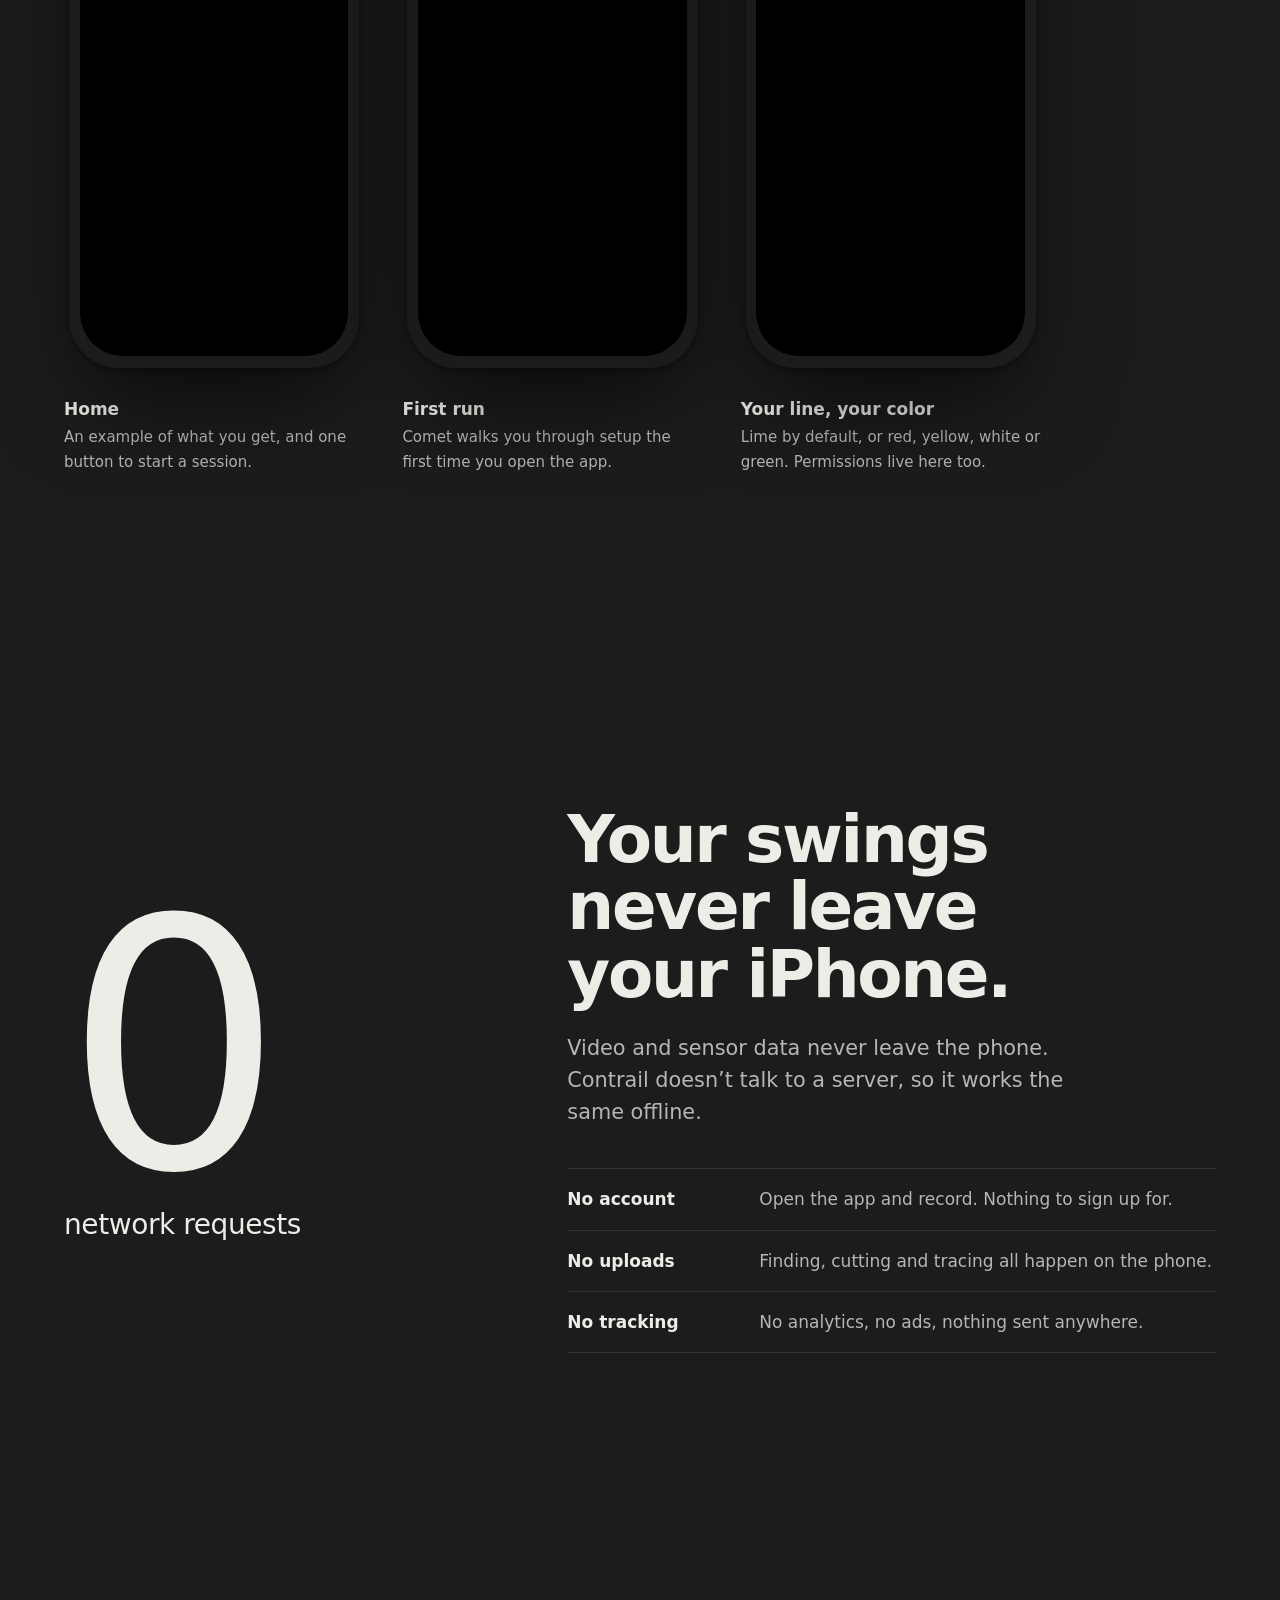
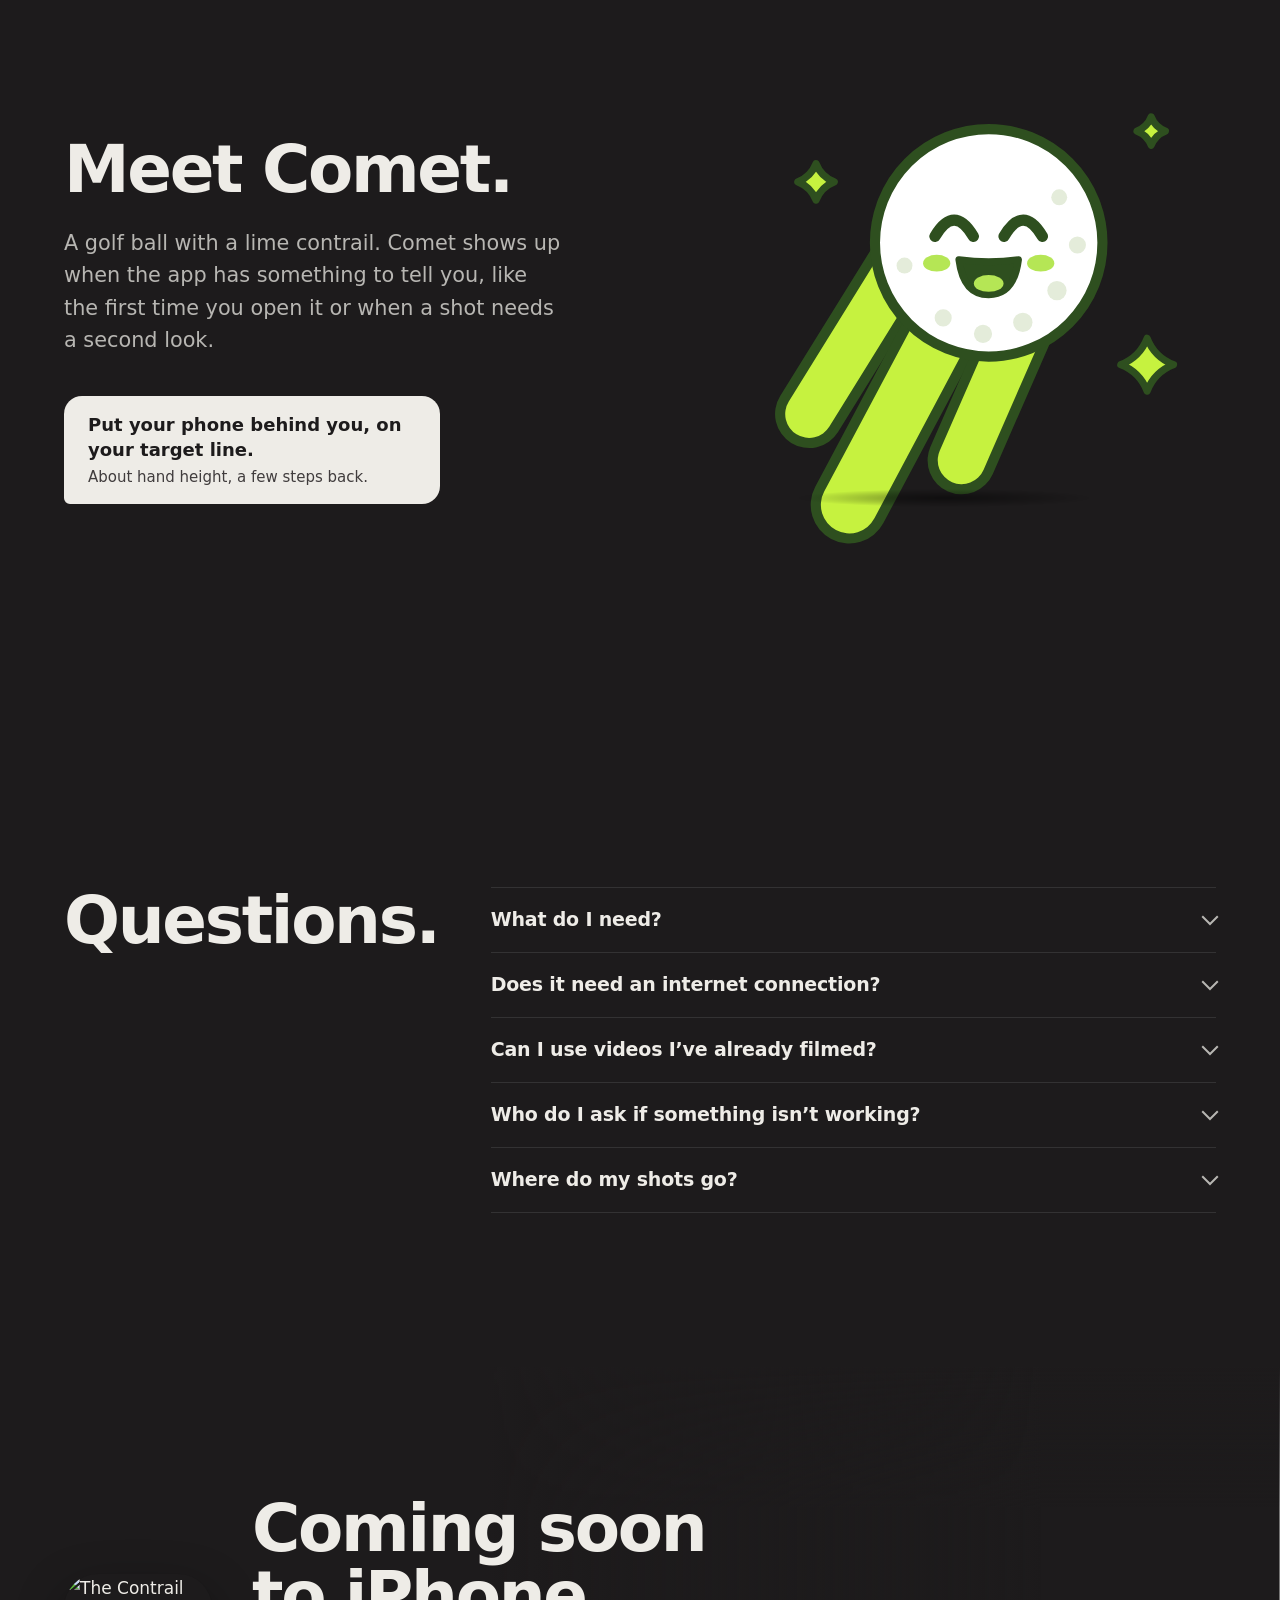
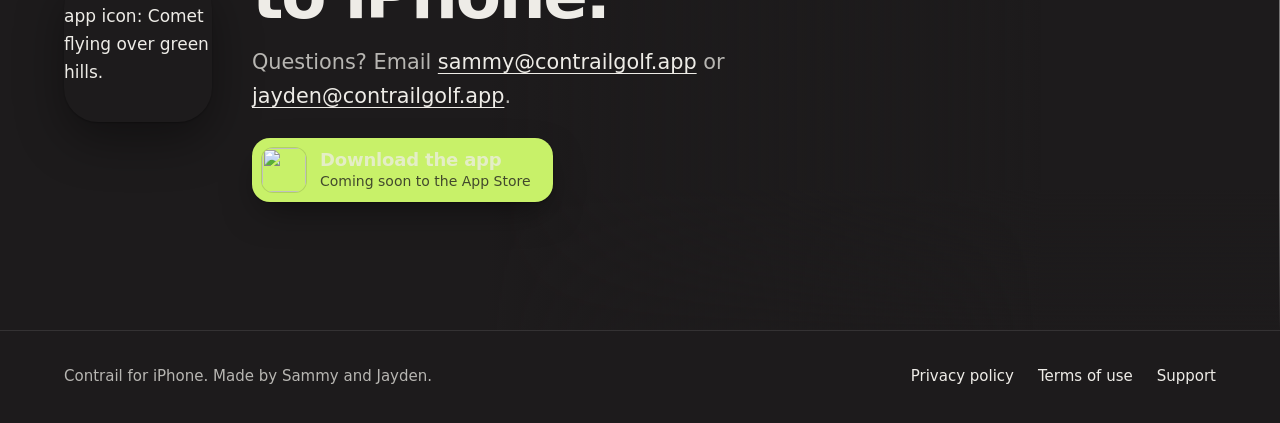
==== commit e23e21b2: "Site: full privacy policy and terms of use pages - /privacy: keeps the plain-English summary, then a" ====
--- a/public/index.html
+++ b/public/index.html
@@ -370,6 +370,9 @@
 /* Portrait tablets on the desktop layout: centre the photo so the tracer stays in frame */
 @media (min-width: 761px) and (max-aspect-ratio: 1/1) {
   .hero-media { --frame-x: 50%; --frame-shift: -50%; }
+}
+@media (max-width: 900px) {
+  .hide-sm { display: none; }
 }
 @media (max-width: 480px) {
   .hide-xs { display: none; }
@@ -452,8 +455,9 @@
       <ul>
         <li><a class="nav-link" href="#how">How it works</a></li>
         <li class="hide-xs"><a class="nav-link" href="#demo">Try it</a></li>
-        <li><a class="nav-link" href="#privacy">Privacy</a></li>
+        <li><a class="nav-link" href="/privacy">Privacy</a></li>
         <li class="hide-xs"><a class="nav-link" href="#faq">FAQ</a></li>
+        <li class="hide-sm"><a class="nav-link" href="/terms">Terms</a></li>
         <li><a class="nav-dl" href="#download">Download</a></li>
       </ul>
     </nav>
@@ -741,6 +745,7 @@
     <p>Contrail for iPhone. Made by Sammy and Jayden.</p>
     <ul>
       <li><a href="/privacy">Privacy policy</a></li>
+      <li><a href="/terms">Terms of use</a></li>
       <li><a href="/support">Support</a></li>
     </ul>
   </div>
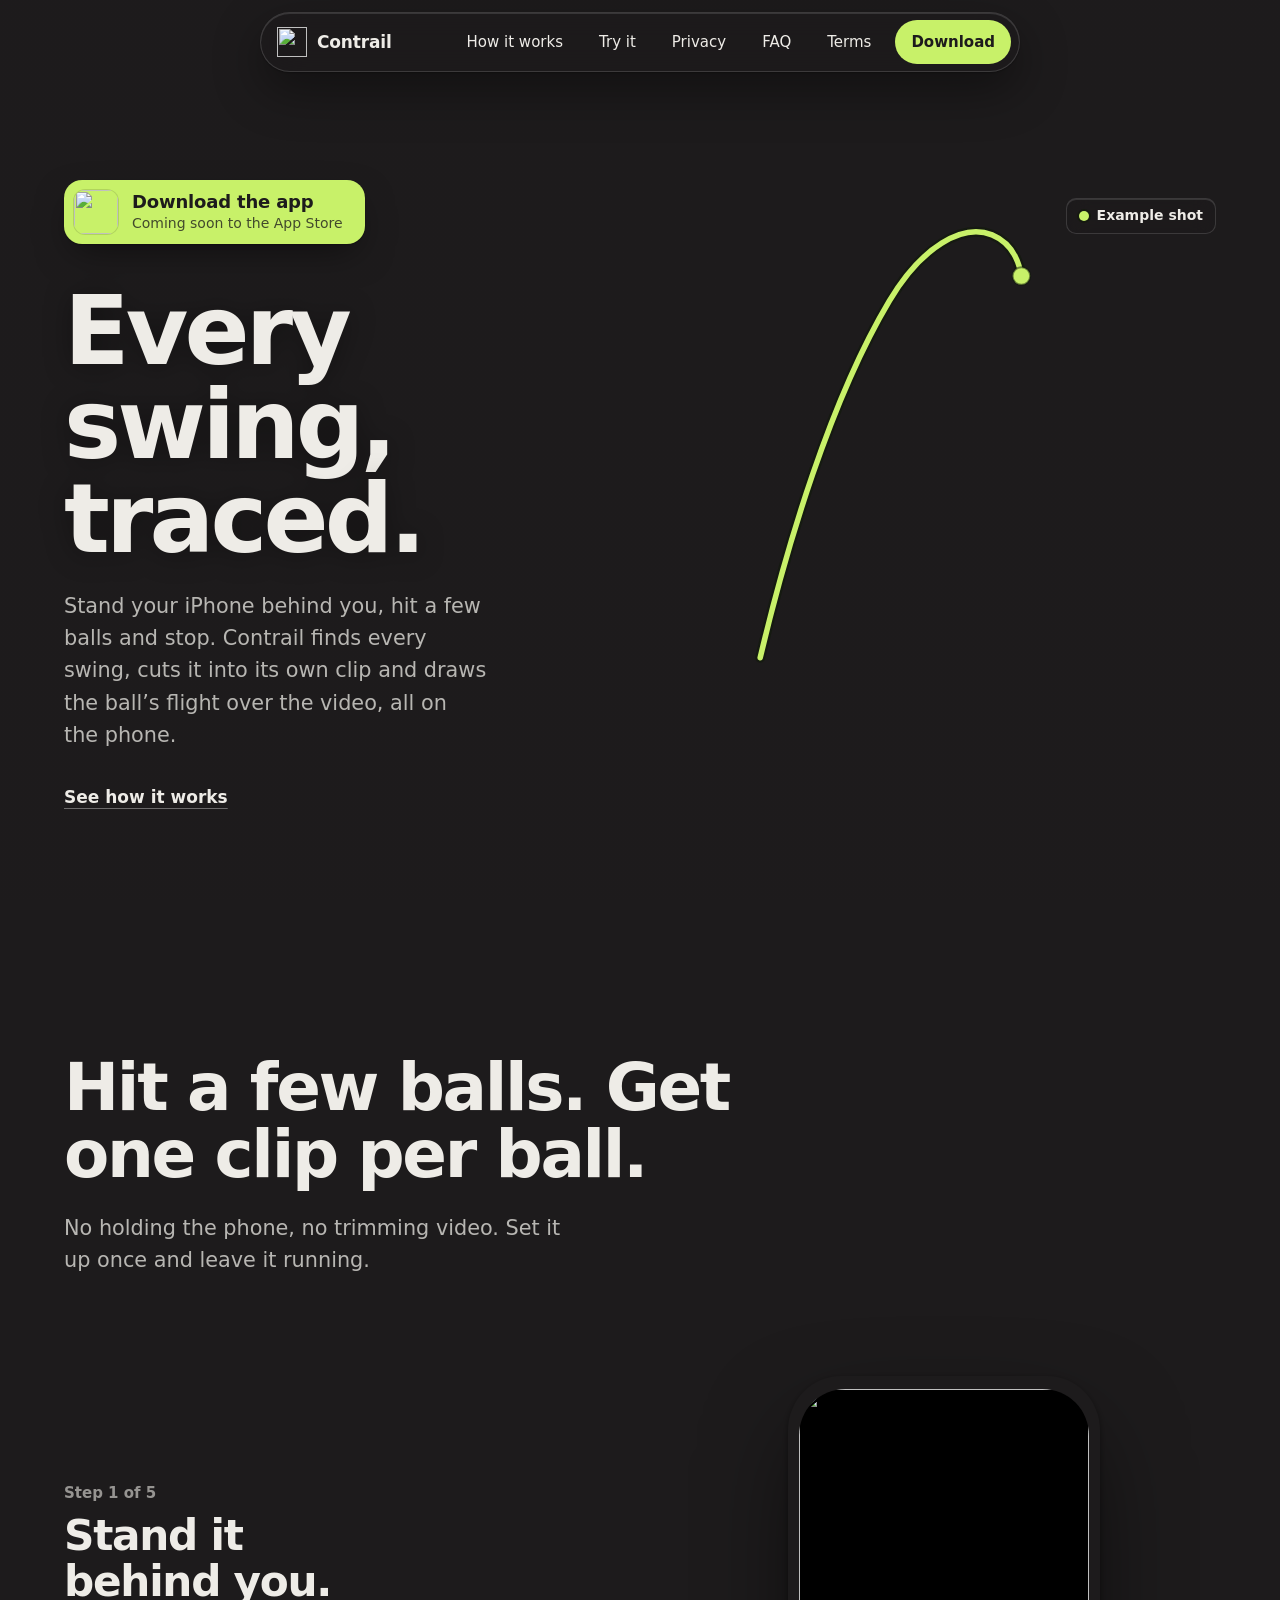
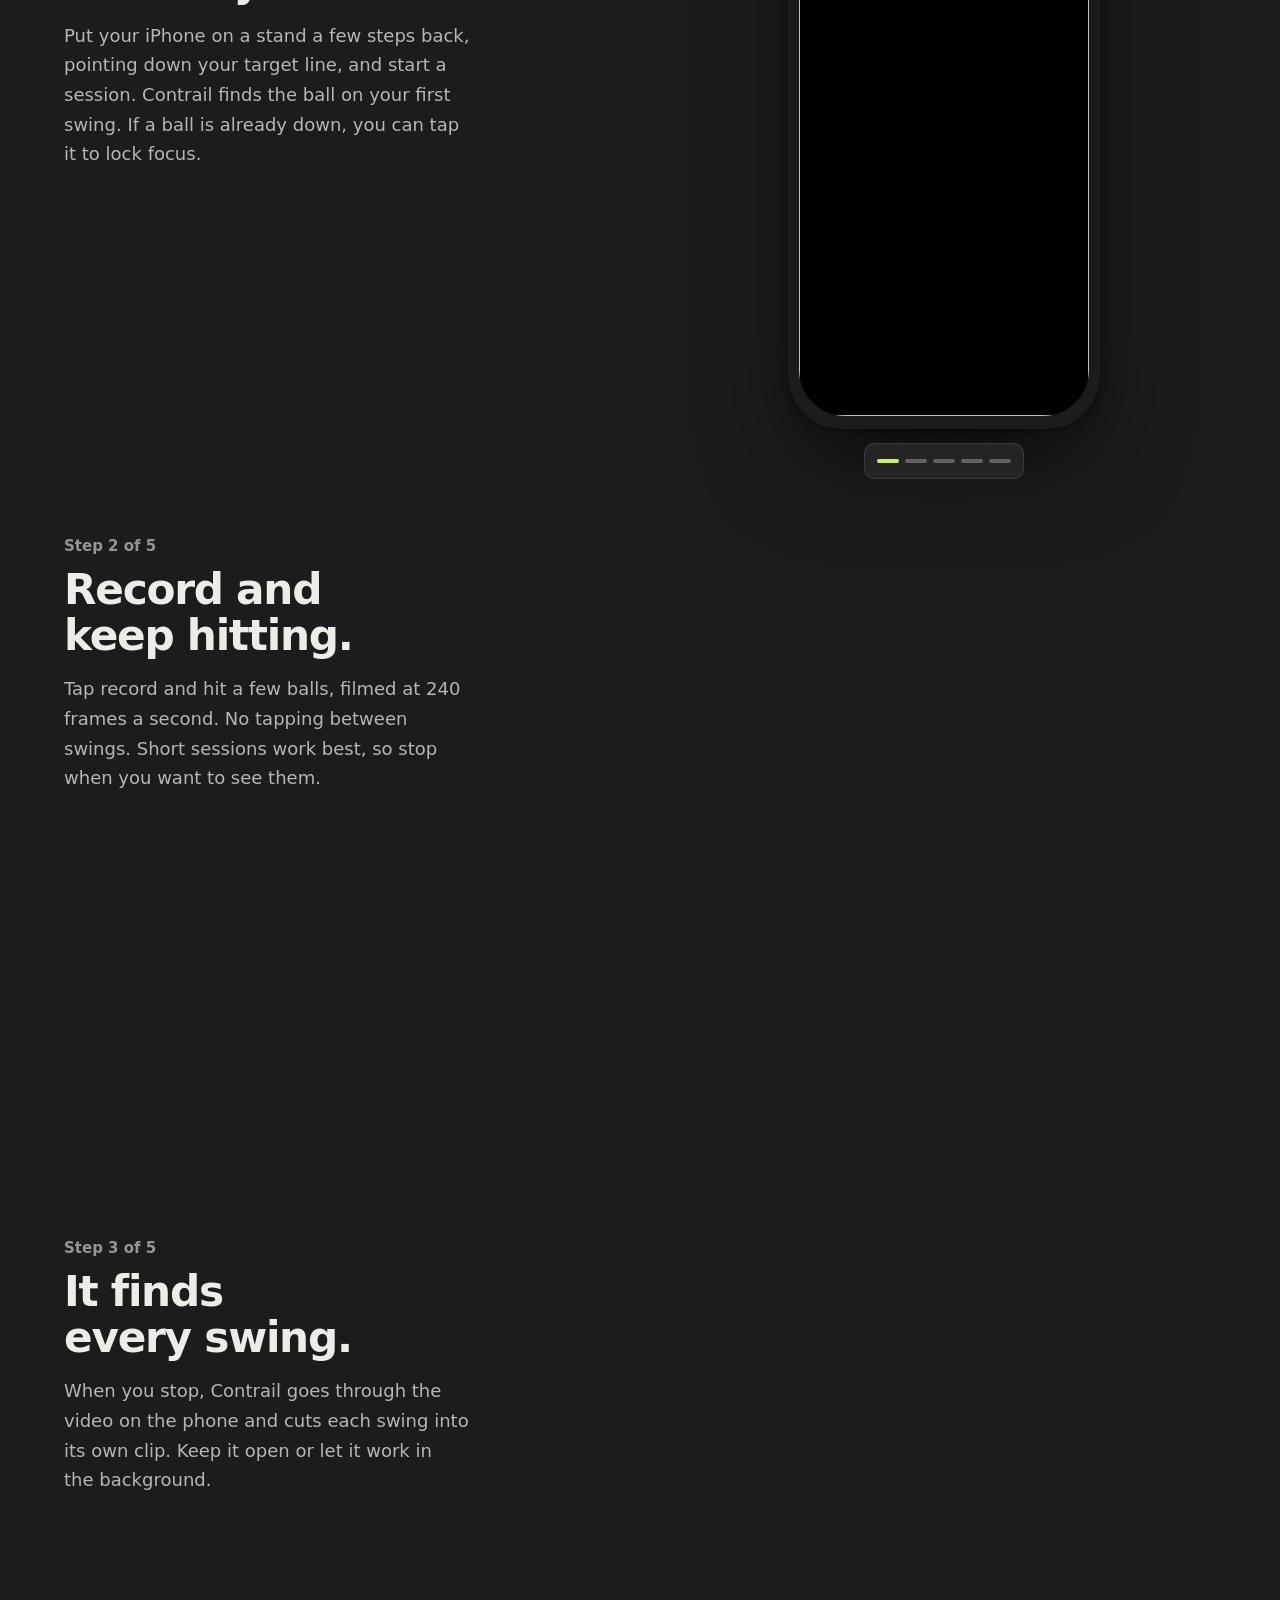
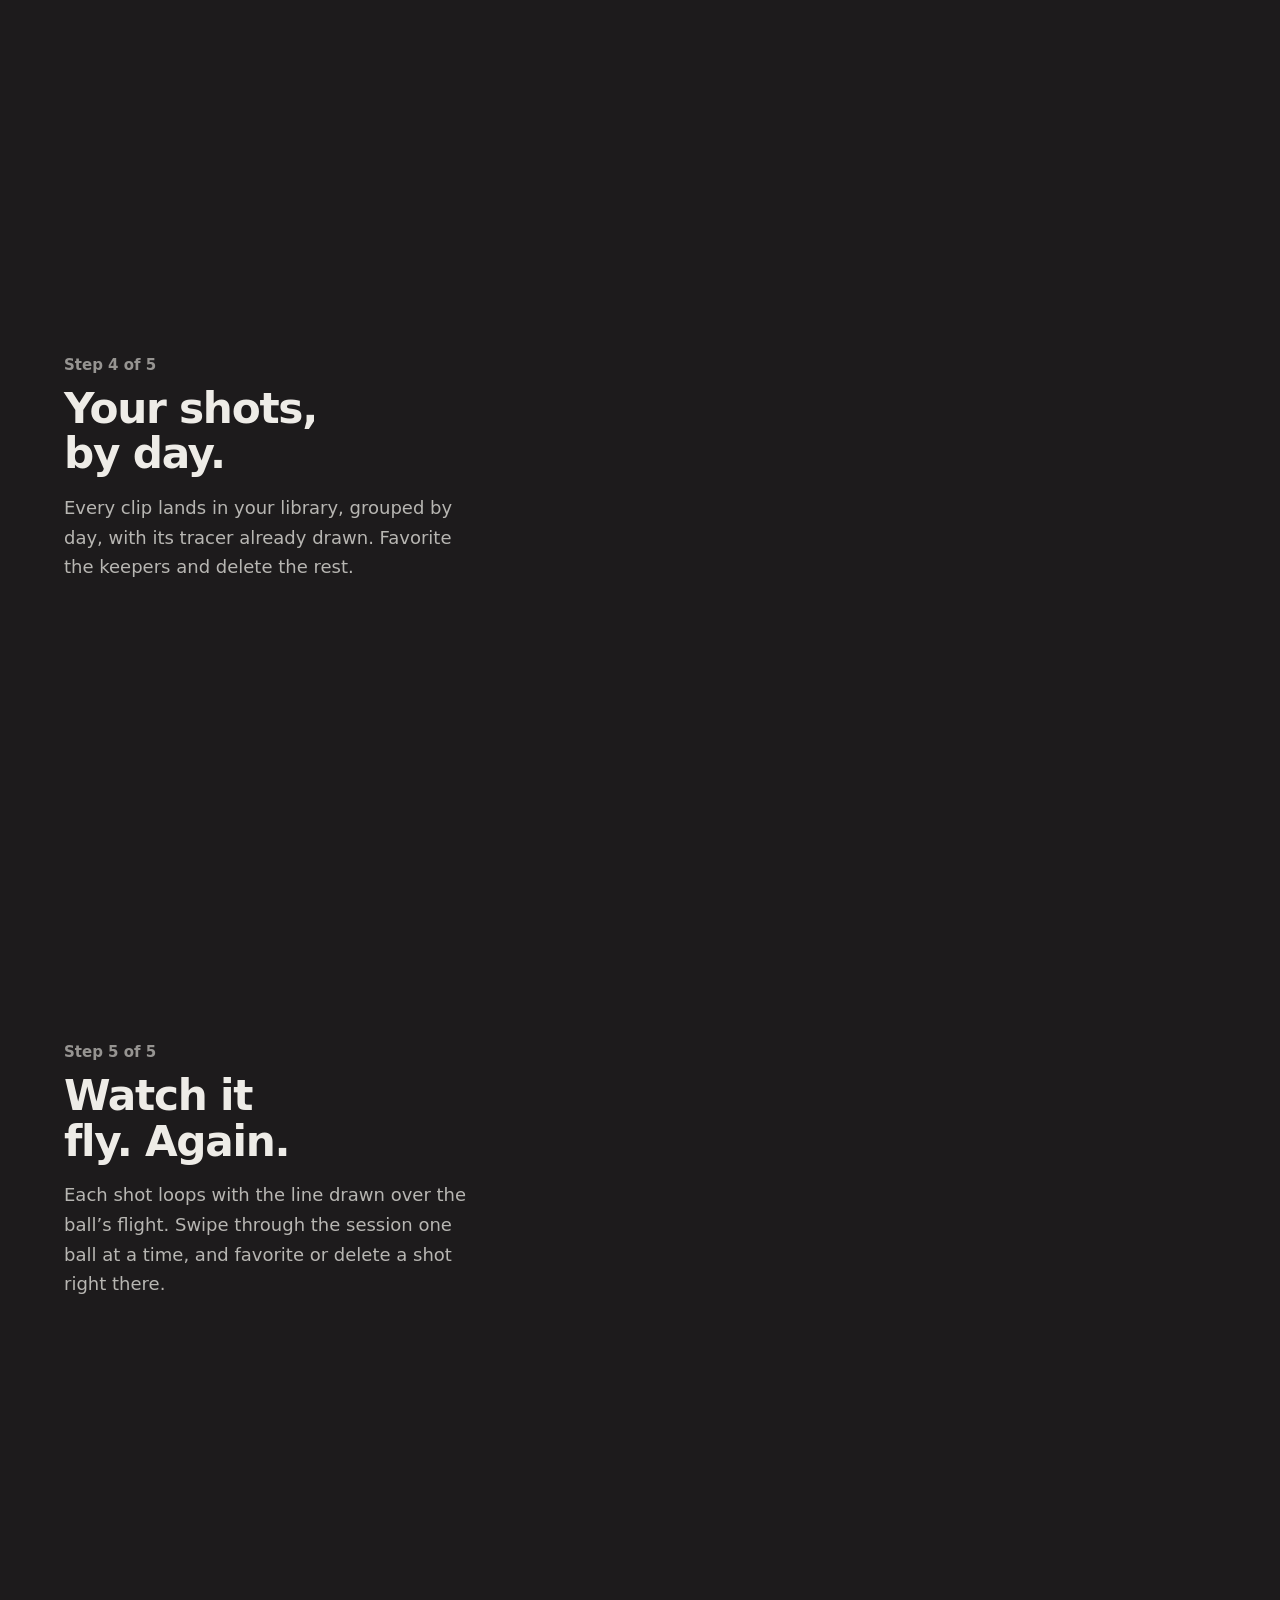
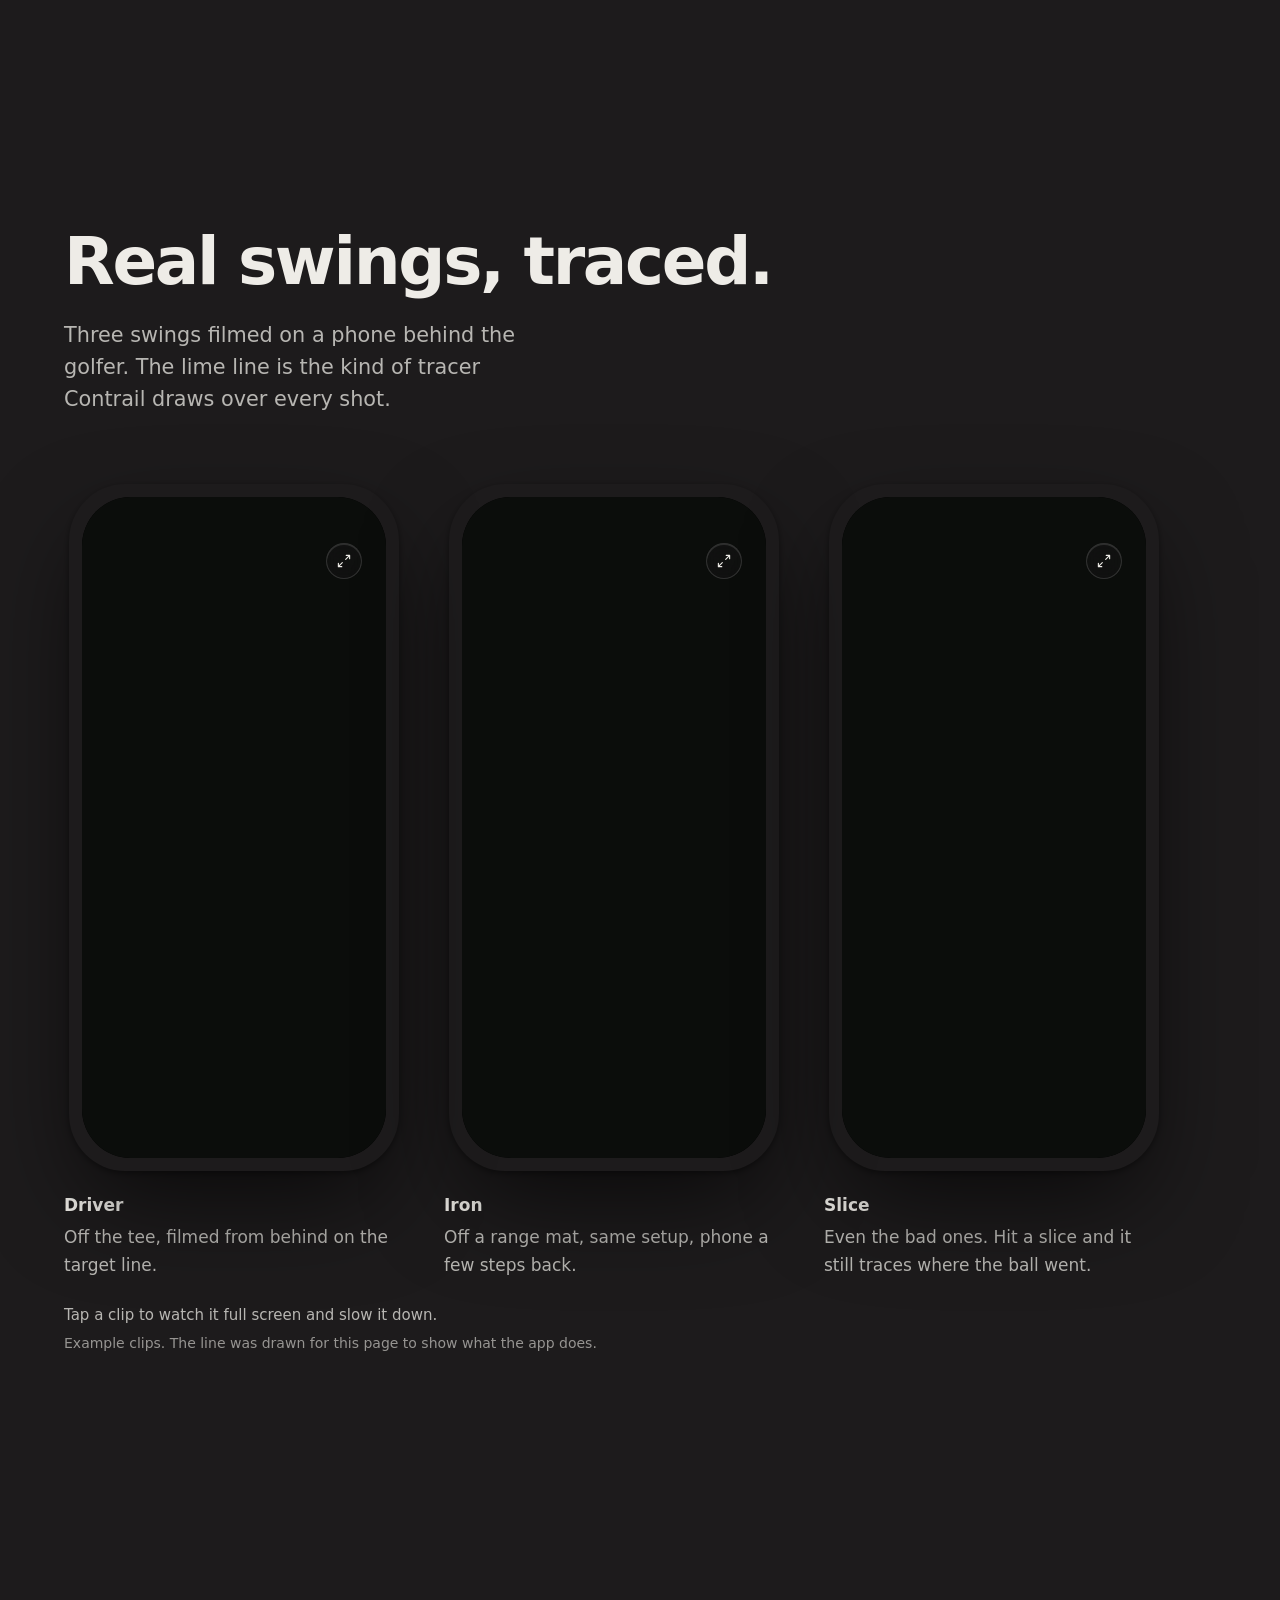
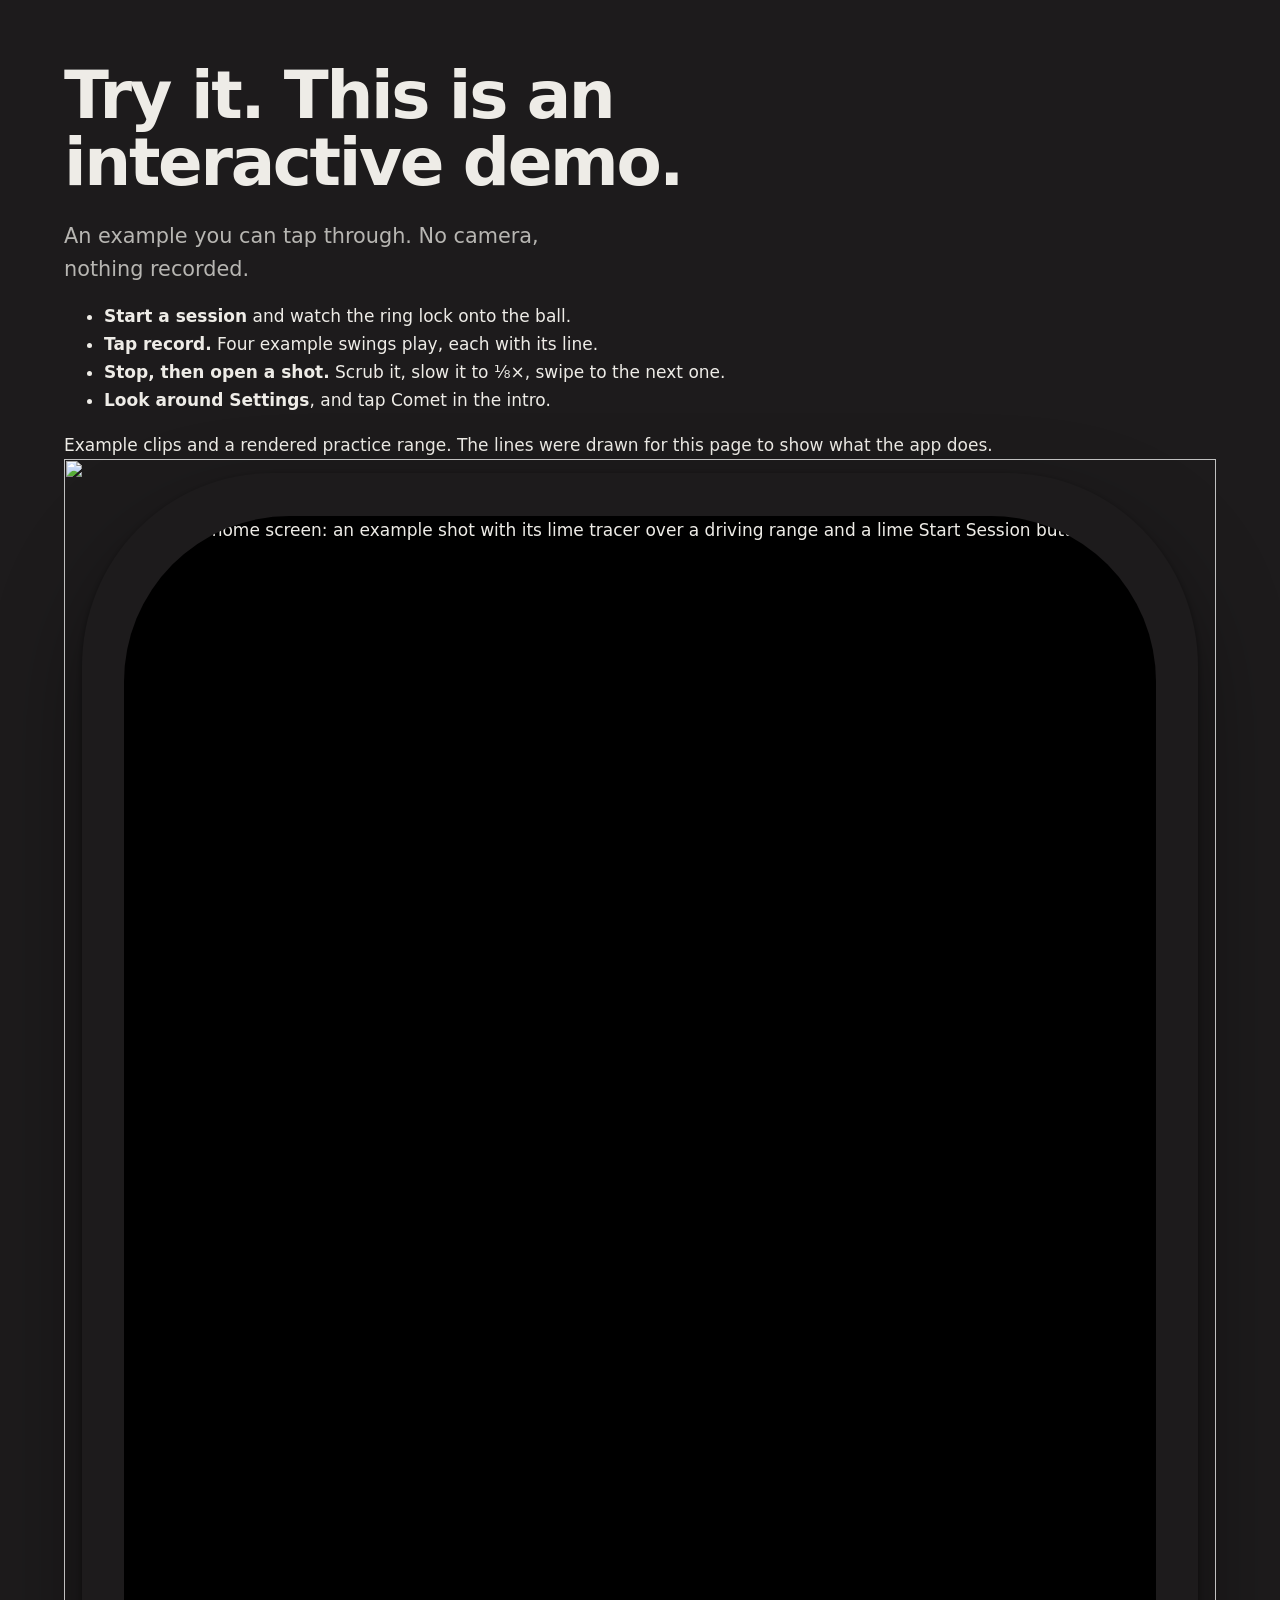
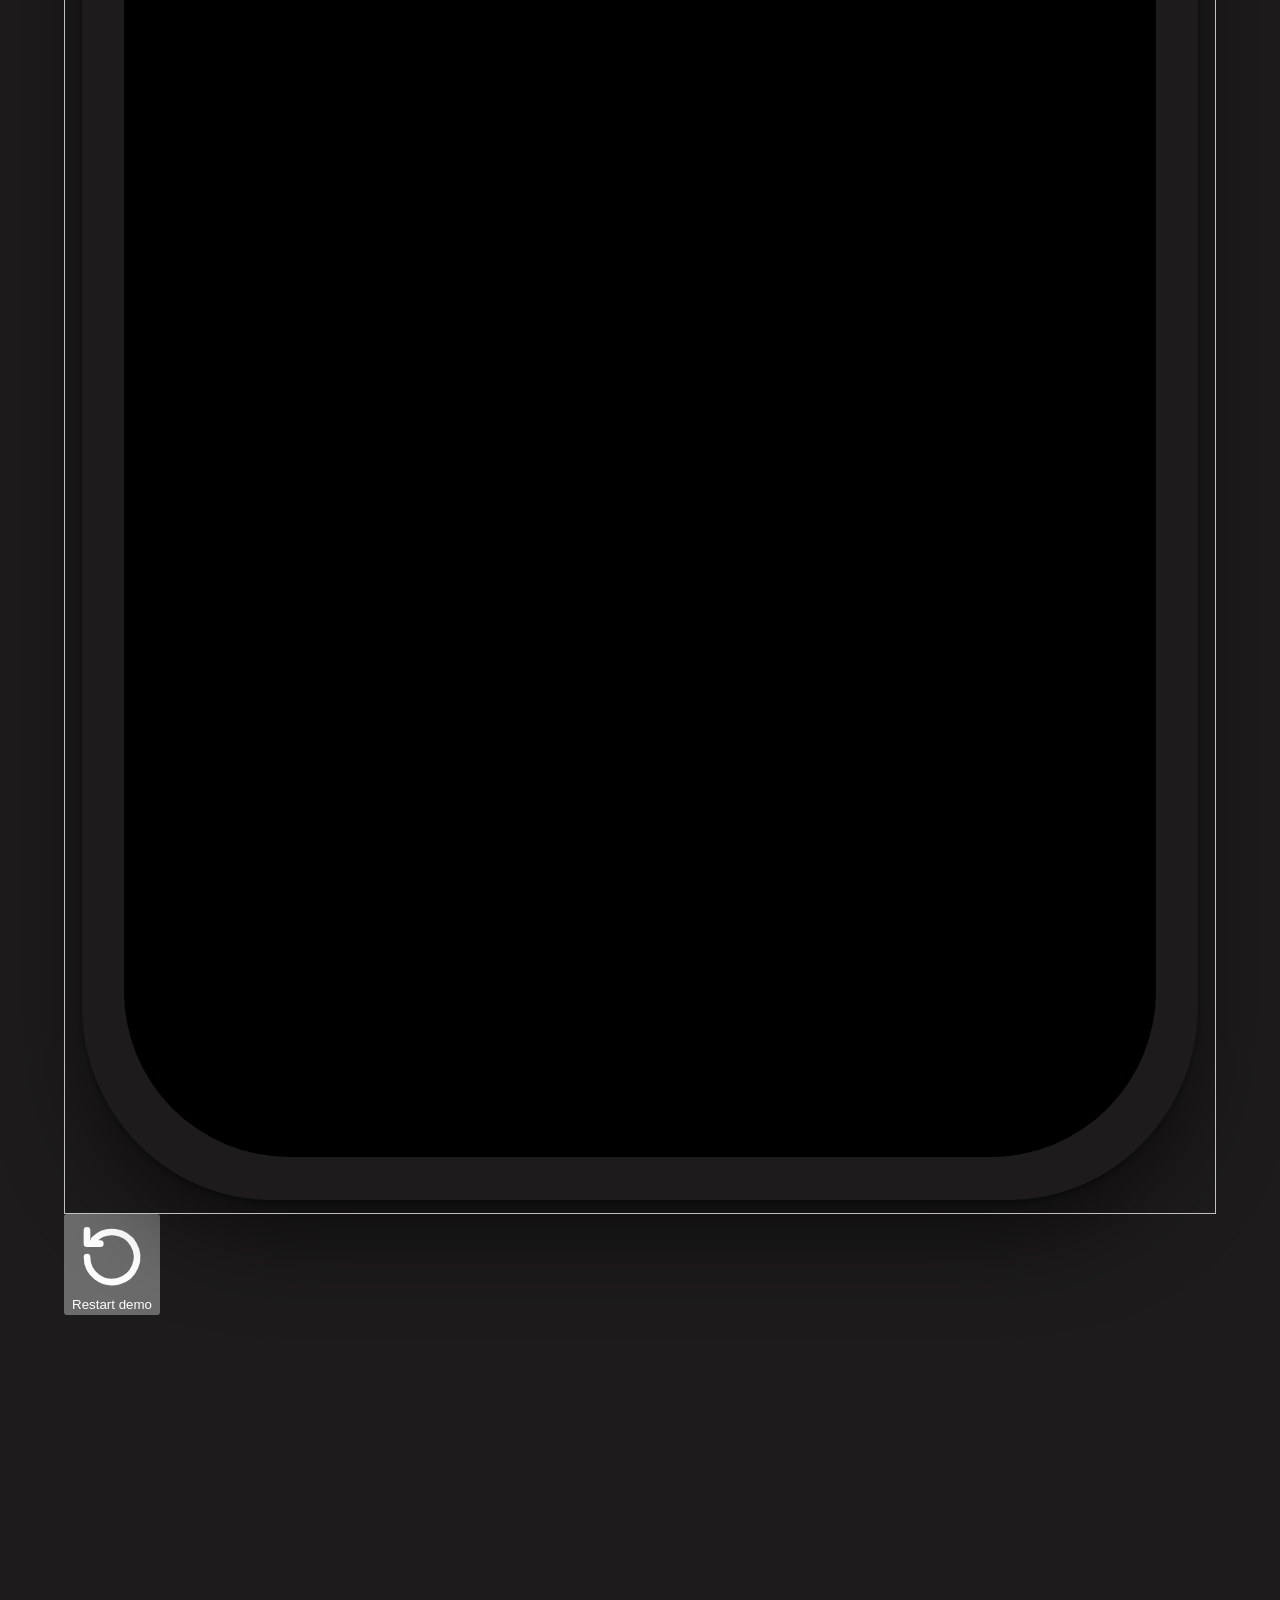
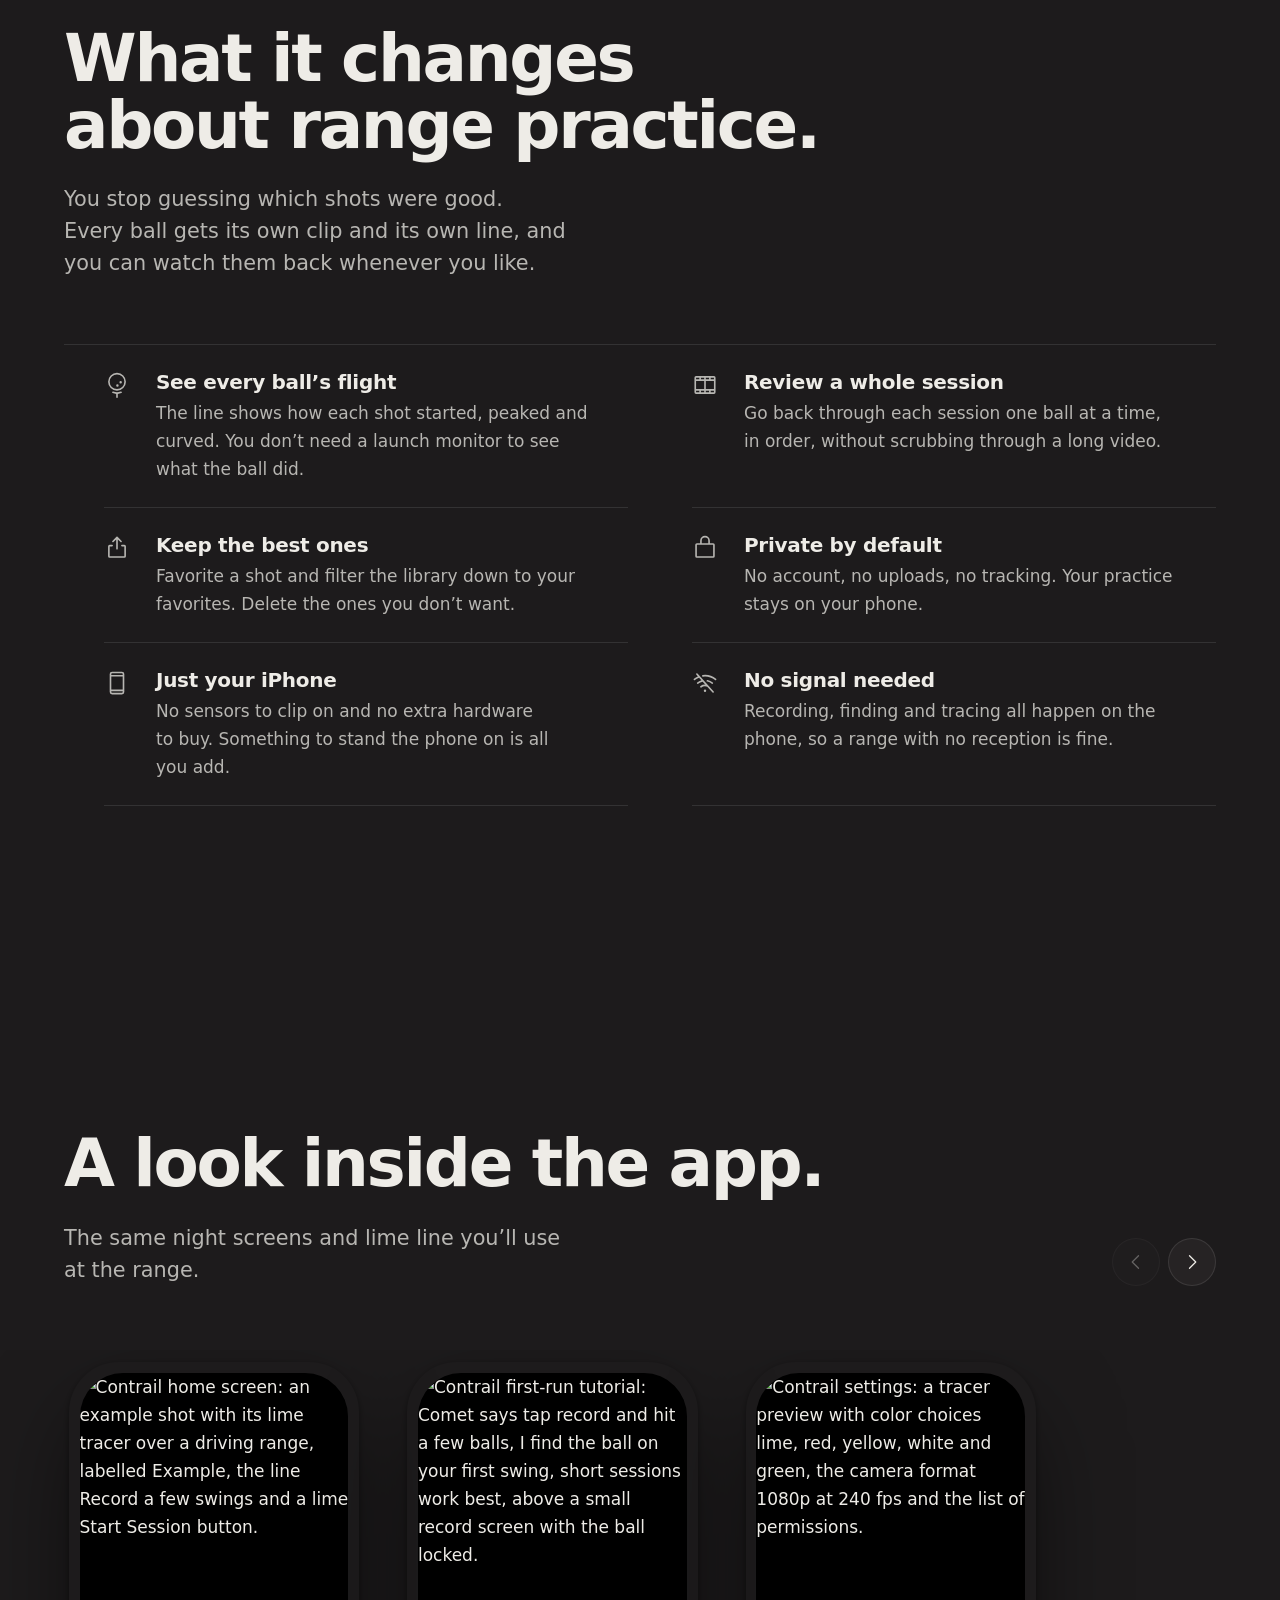
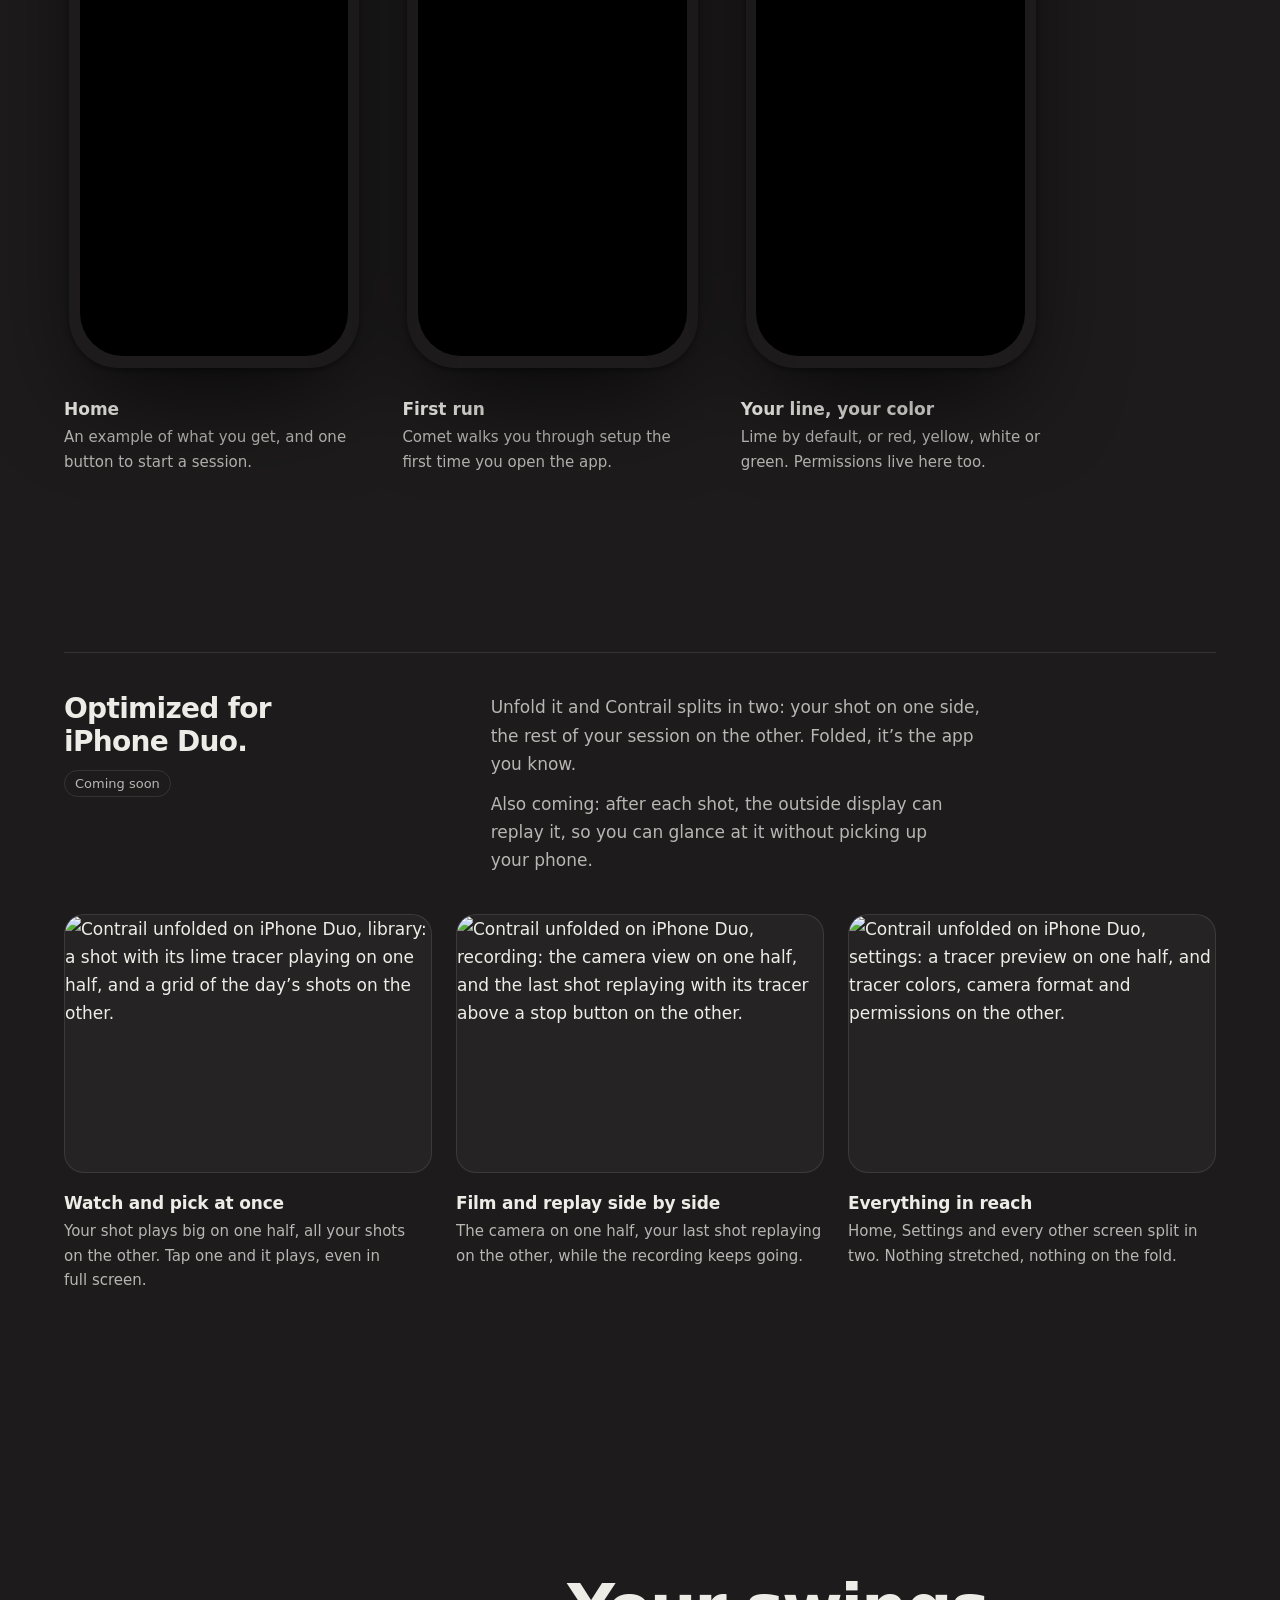
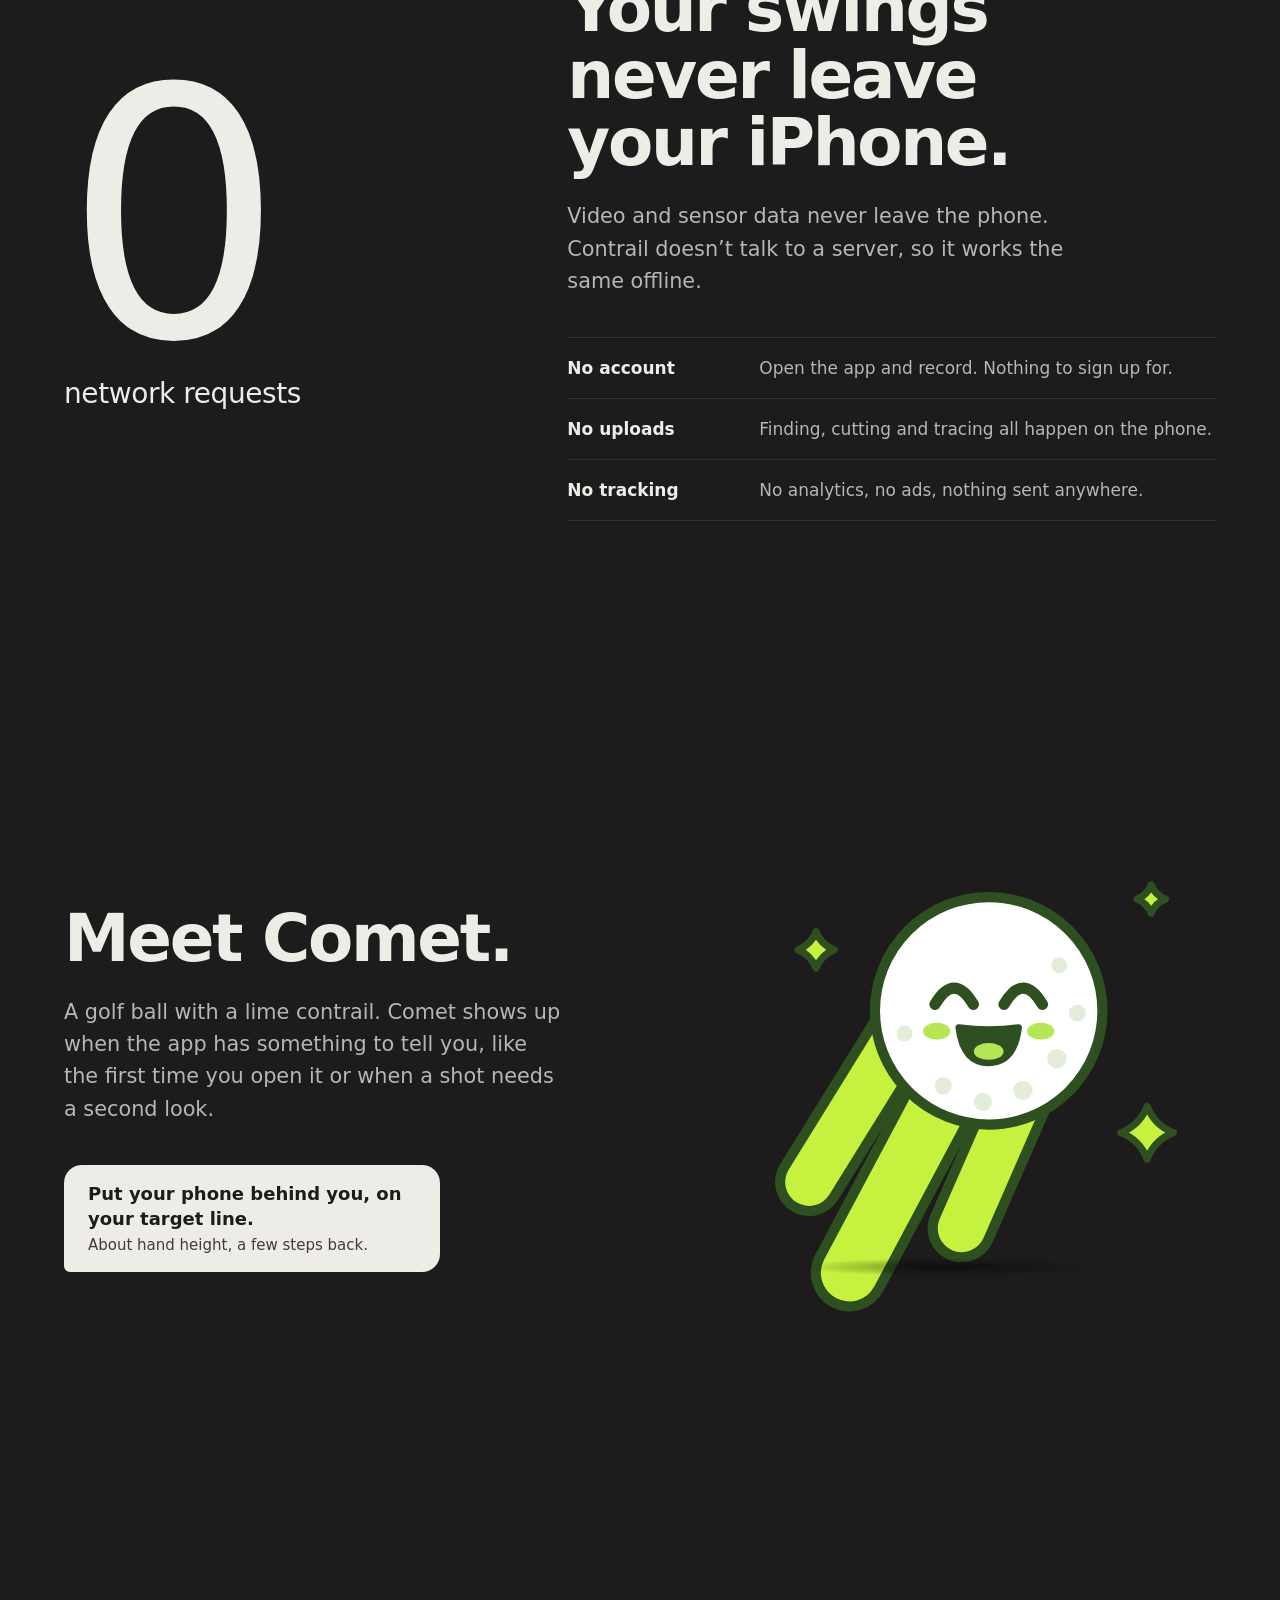
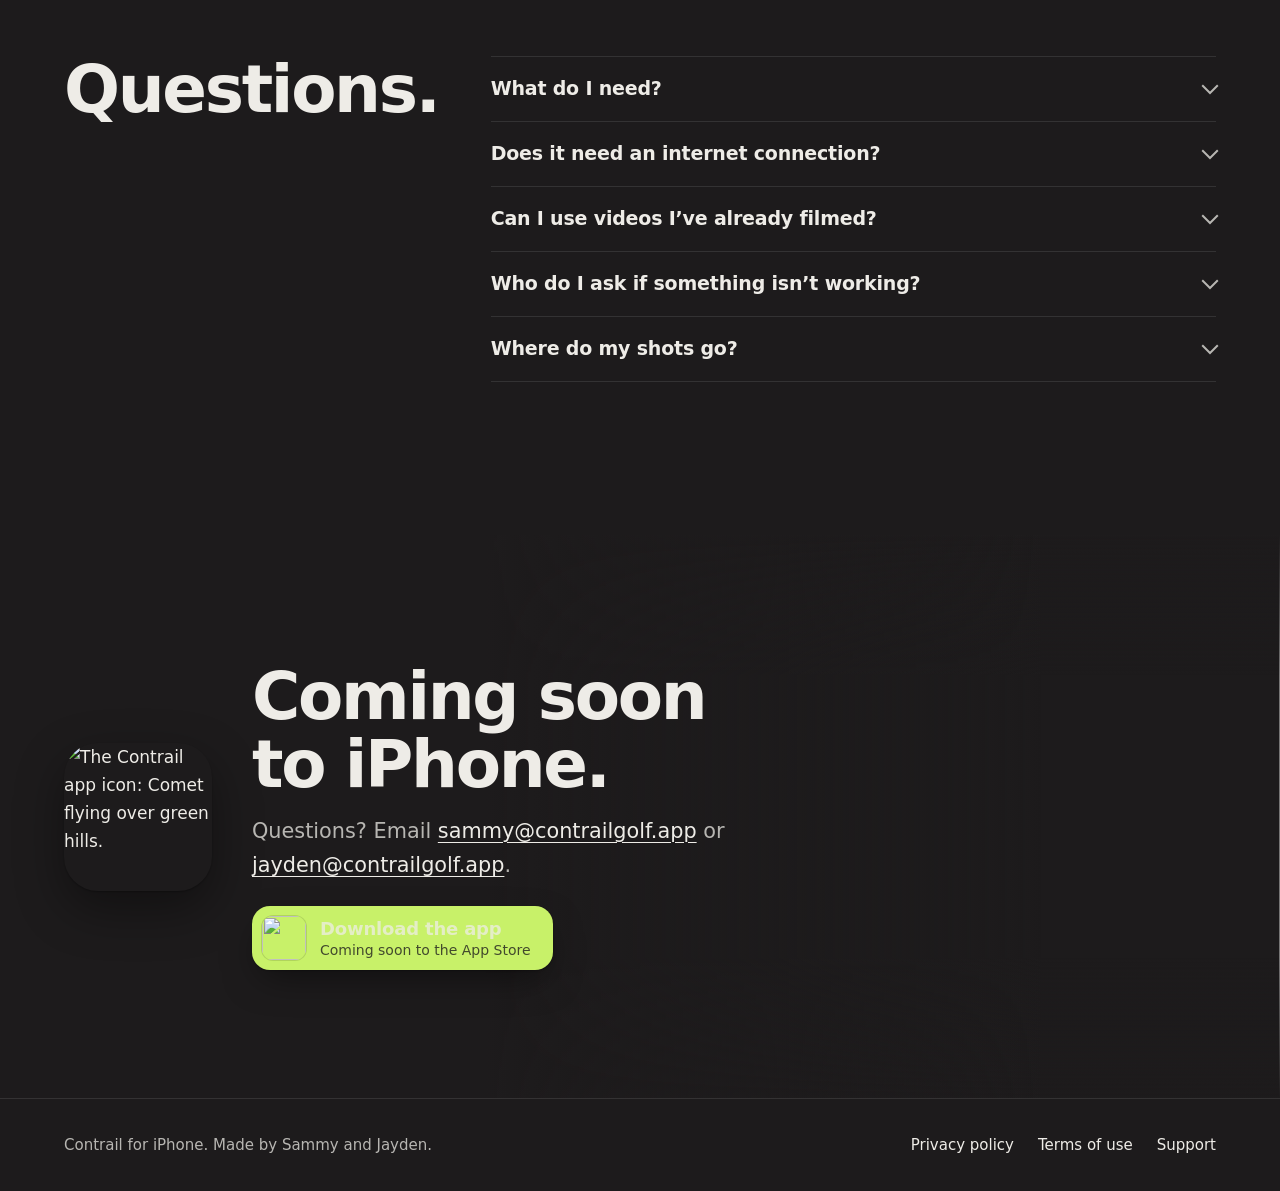
==== commit 3b1bb276: "Add a small "Optimized for iPhone Duo" section to the home page Compact section under the app-screen" ====
--- a/public/index.html
+++ b/public/index.html
@@ -277,6 +277,30 @@
 .shot figcaption { margin-top: var(--space-lg); }
 .shot figcaption b { display: block; font-weight: 600; font-size: 1.0625rem; }
 .shot figcaption span { display: block; margin-top: 2px; font-size: 15px; color: var(--white-2); }
+
+/* ---------- iPhone Duo: a compact, secondary section under the gallery. Tagged "Coming soon" until the Duo build ships (AGENTS.md). ---------- */
+.duo { padding-bottom: clamp(var(--space-3xl), 10vw, var(--space-4xl)); }
+.duo-inner { padding-top: var(--space-xl); border-top: 1px solid var(--hairline); }
+.duo-head { display: grid; grid-template-columns: minmax(0, 4fr) minmax(0, 8fr); gap: var(--space-lg) var(--space-2xl); align-items: start; }
+.duo-head h2 { font-size: 1.75rem; font-weight: 600; line-height: 1.15; letter-spacing: -0.025em; }
+.duo-tag { display: inline-block; margin-top: var(--space-sm); padding: 3px 10px; border: 1px solid var(--hairline); border-radius: var(--r-capsule); font-size: 13px; font-weight: 500; line-height: 1.5; color: var(--white-2); }
+.duo-head p:not(.duo-tag) { max-width: 46ch; color: var(--white-2); }
+.duo-head p + p:not(.duo-tag) { margin-top: var(--space-sm); }
+.duo-points { display: grid; grid-template-columns: repeat(3, minmax(0, 1fr)); gap: var(--space-xl) var(--space-lg); margin-top: var(--space-xl); }
+.duo-points figure { margin: 0; }
+.duo-points img { display: block; width: 100%; height: auto; aspect-ratio: 720 / 507; border-radius: var(--r-media); border: 1px solid var(--hairline); background: var(--night-raised); }
+.duo-points h3 { margin-top: var(--space-md); font-size: 1.0625rem; font-weight: 600; letter-spacing: -0.01em; }
+.duo-points figcaption p { margin-top: 2px; max-width: 40ch; font-size: 15px; color: var(--white-2); }
+@media (max-width: 900px) {
+  .duo-head { grid-template-columns: minmax(0, 1fr); }
+  .duo-points { grid-template-columns: minmax(0, 1fr); }
+  .duo-points figure { display: grid; grid-template-columns: minmax(0, 1fr) minmax(0, 1fr); gap: var(--space-lg); align-items: center; }
+  .duo-points h3 { margin-top: 0; }
+}
+@media (max-width: 560px) {
+  .duo-points figure { display: block; }
+  .duo-points h3 { margin-top: var(--space-md); }
+}
 
 /* ---------- FAQ ---------- */
 .faq .wrap { display: grid; grid-template-columns: minmax(0, 4fr) minmax(0, 8fr); gap: var(--space-2xl); }
@@ -674,6 +698,29 @@
     </div>
   </section>
 
+  <!-- IPHONE DUO: compact and secondary to the iPhone content. Rule 1: the Duo-optimized (unfolded, two-half) layout and the
+       outside-display replay are NOT in the App Store build yet, so the section carries a "Coming soon" tag and the replay line
+       says "coming". Remove the tag and the "coming" wording only once the Duo build ships. -->
+  <section class="duo" id="duo" aria-labelledby="duo-title">
+    <div class="wrap"><div class="duo-inner">
+      <div class="duo-head">
+        <div>
+          <h2 id="duo-title">Optimized for iPhone Duo.</h2>
+          <p class="duo-tag">Coming soon</p>
+        </div>
+        <div>
+          <p>Unfold it and Contrail splits in two: your shot on one side, the rest of your session on the other. Folded, it’s the app you know.</p>
+          <p>Also coming: after each shot, the outside display can replay it, so you can glance at it without picking up your phone.</p>
+        </div>
+      </div>
+      <div class="duo-points">
+        <figure><img src="/assets/screens/duo/05-library-720.webp" srcset="/assets/screens/duo/05-library-720.webp 720w, /assets/screens/duo/05-library-1080.webp 1080w" sizes="(max-width: 560px) calc(100vw - 32px), (max-width: 900px) 45vw, 380px" width="720" height="507" loading="lazy" decoding="async" alt="Contrail unfolded on iPhone Duo, library: a shot with its lime tracer playing on one half, and a grid of the day’s shots on the other."><figcaption><h3>Watch and pick at once</h3><p>Your shot plays big on one half, all your shots on the other. Tap one and it plays, even in full screen.</p></figcaption></figure>
+        <figure><img src="/assets/screens/duo/04-record-recording-720.webp" srcset="/assets/screens/duo/04-record-recording-720.webp 720w, /assets/screens/duo/04-record-recording-1080.webp 1080w" sizes="(max-width: 560px) calc(100vw - 32px), (max-width: 900px) 45vw, 380px" width="720" height="507" loading="lazy" decoding="async" alt="Contrail unfolded on iPhone Duo, recording: the camera view on one half, and the last shot replaying with its tracer above a stop button on the other."><figcaption><h3>Film and replay side by side</h3><p>The camera on one half, your last shot replaying on the other, while the recording keeps going.</p></figcaption></figure>
+        <figure><img src="/assets/screens/duo/07-settings-720.webp" srcset="/assets/screens/duo/07-settings-720.webp 720w, /assets/screens/duo/07-settings-1080.webp 1080w" sizes="(max-width: 560px) calc(100vw - 32px), (max-width: 900px) 45vw, 380px" width="720" height="507" loading="lazy" decoding="async" alt="Contrail unfolded on iPhone Duo, settings: a tracer preview on one half, and tracer colors, camera format and permissions on the other."><figcaption><h3>Everything in reach</h3><p>Home, Settings and every other screen split in two. Nothing stretched, nothing on the fold.</p></figcaption></figure>
+      </div>
+    </div></div>
+  </section>
+
   <!-- PRIVACY: one honest number -->
   <section class="section privacy" id="privacy" aria-labelledby="privacy-title">
     <div class="privacy-media" aria-hidden="true">
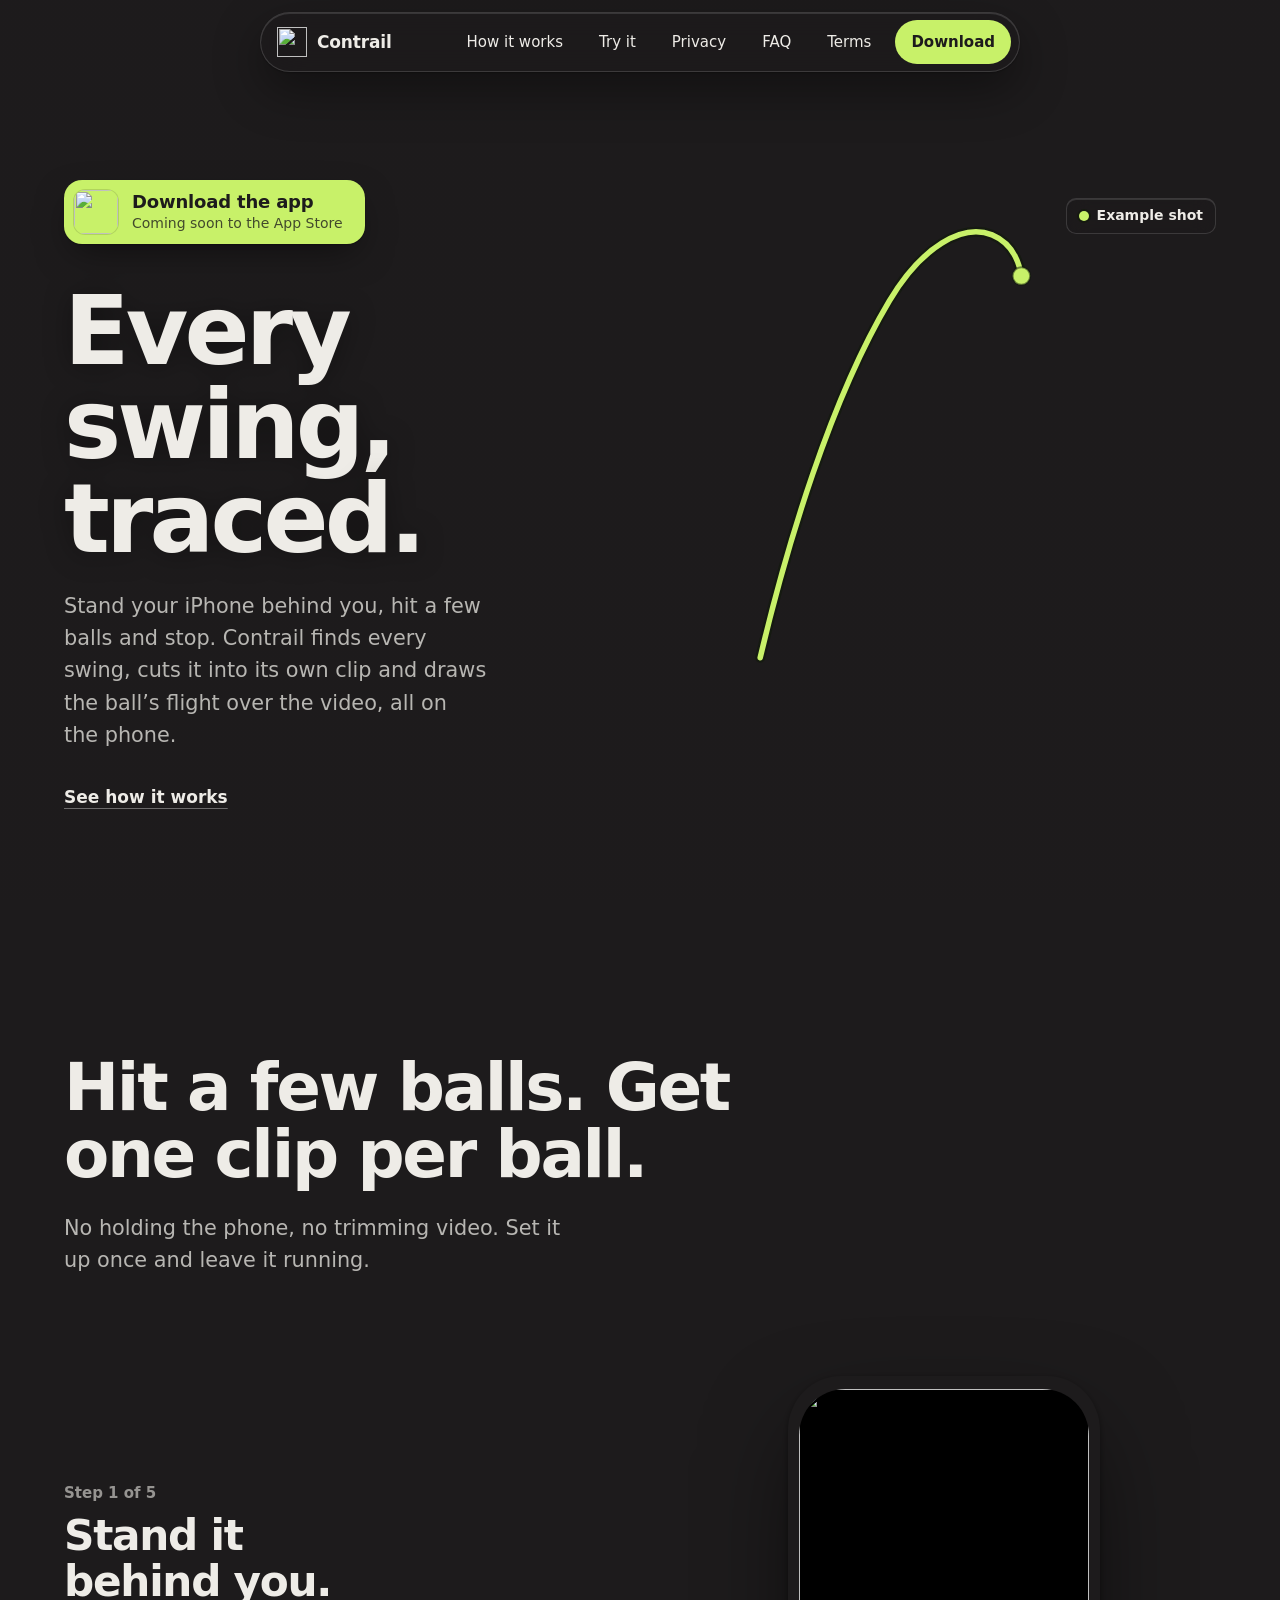
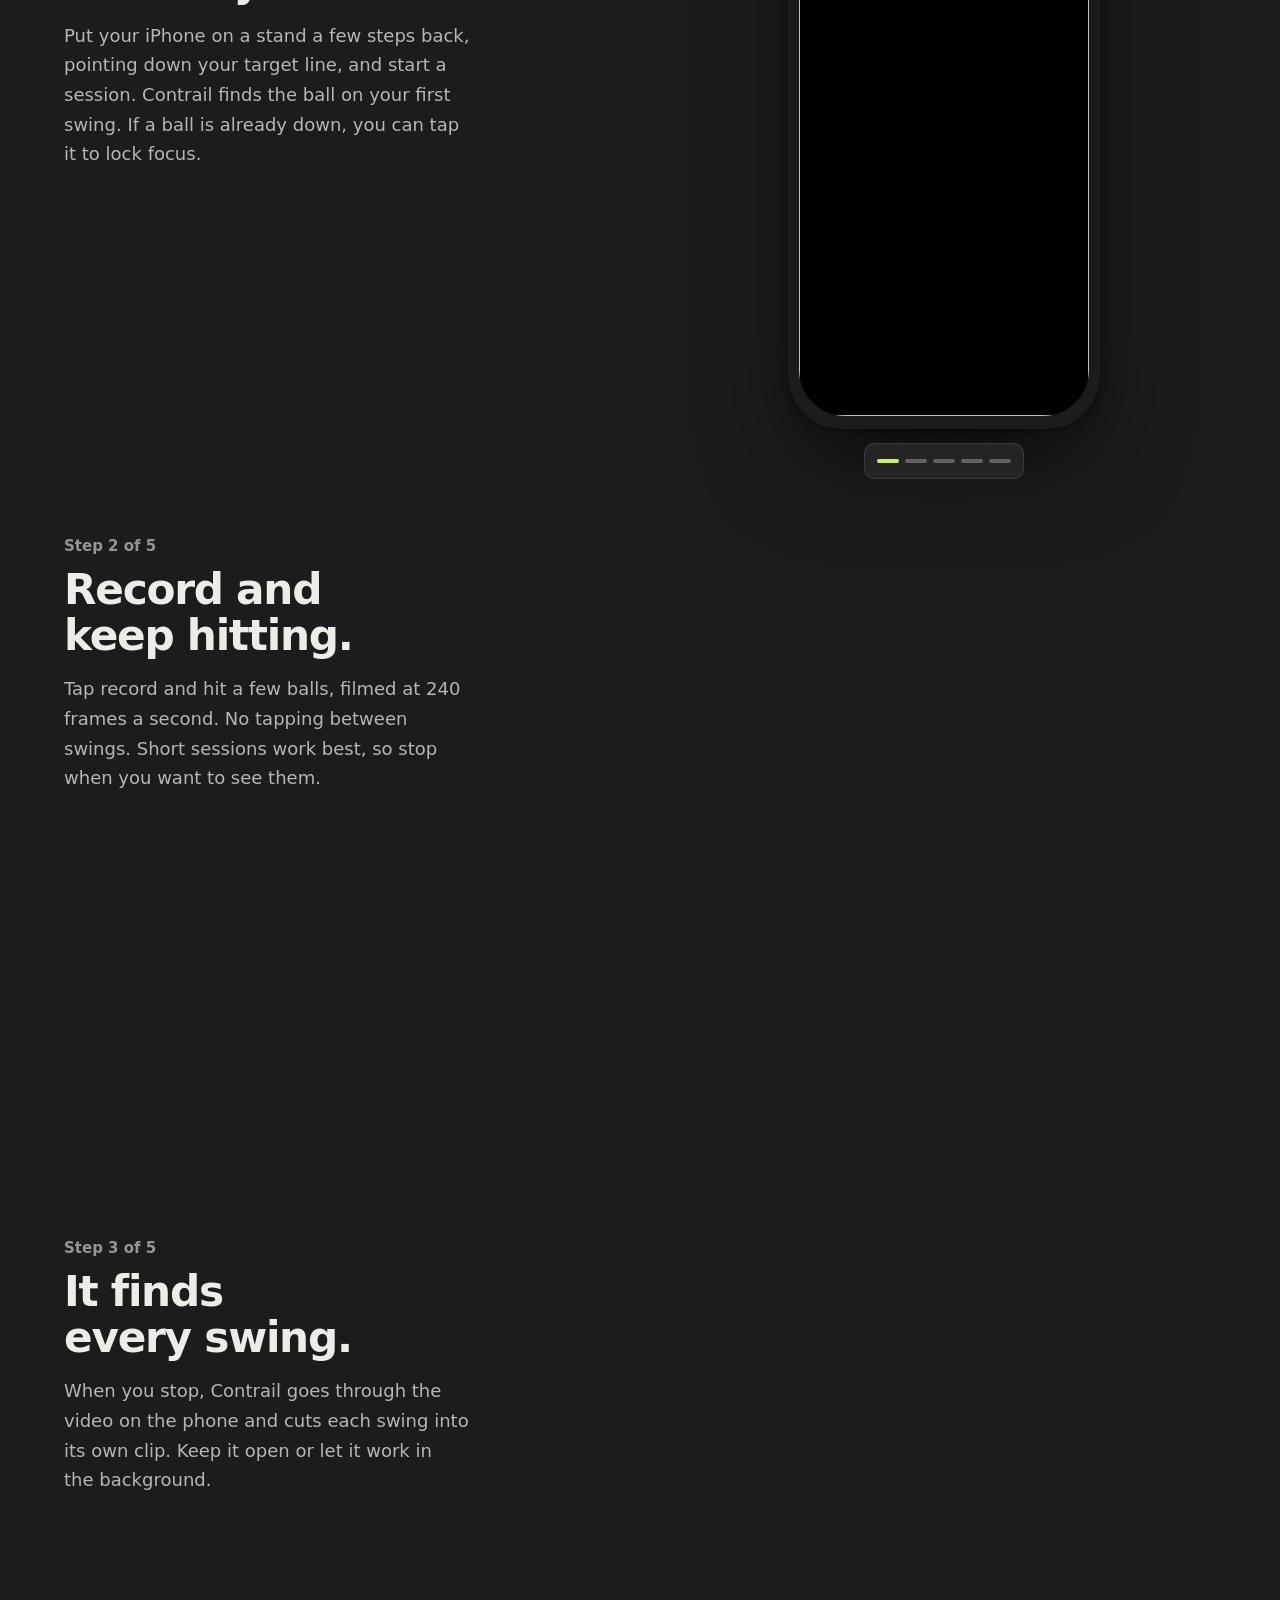
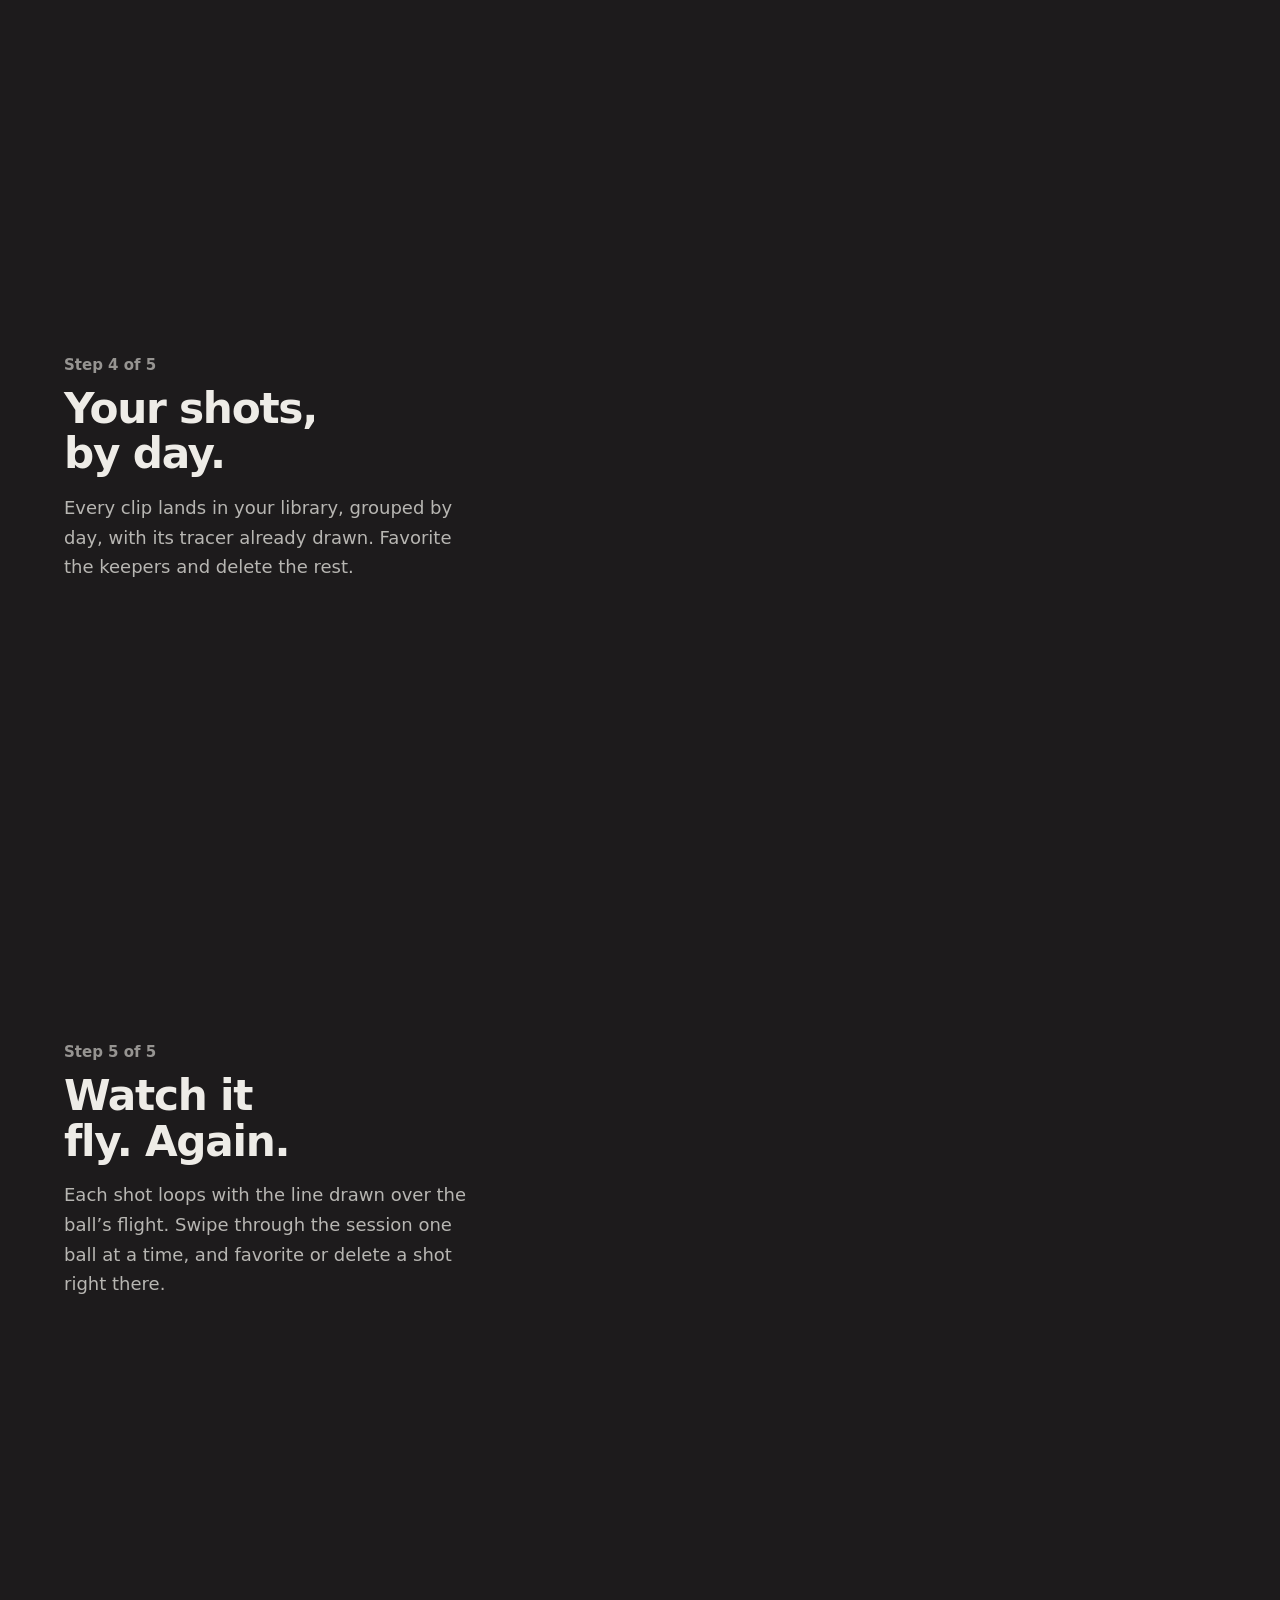
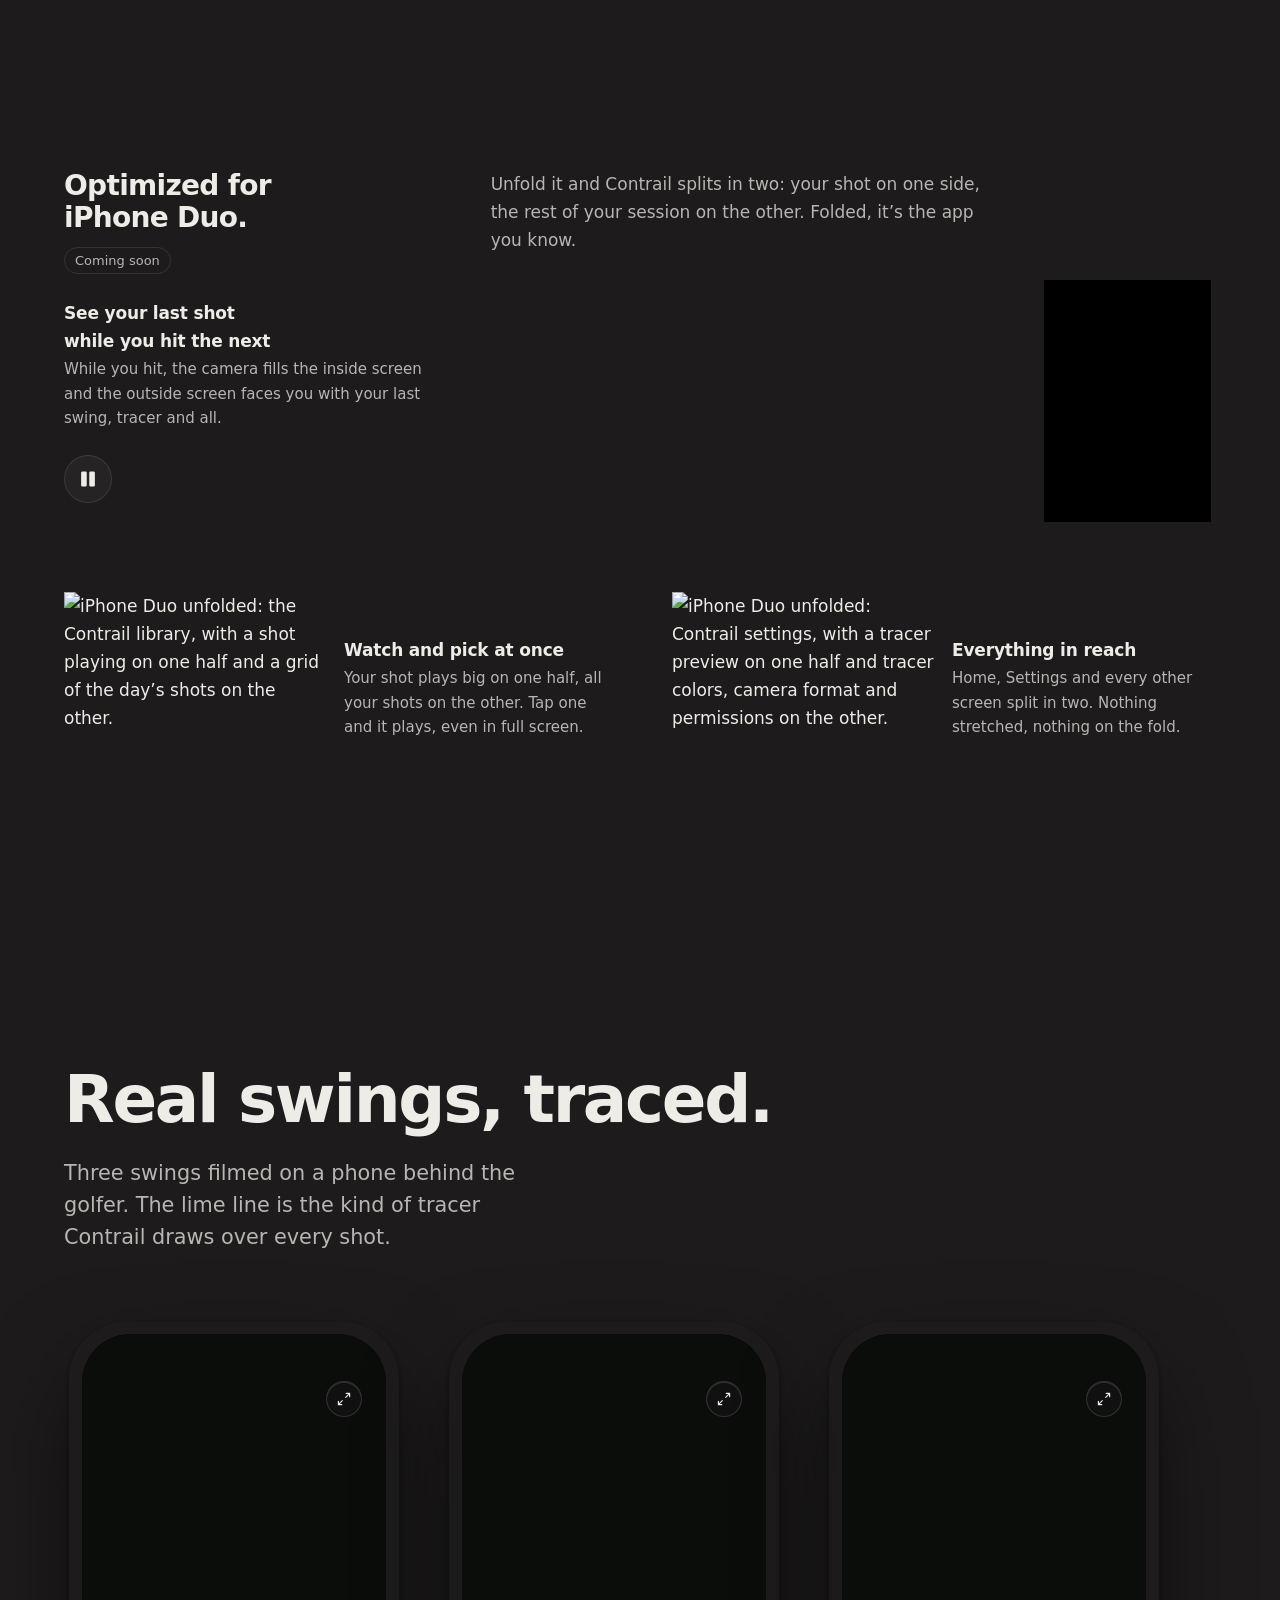
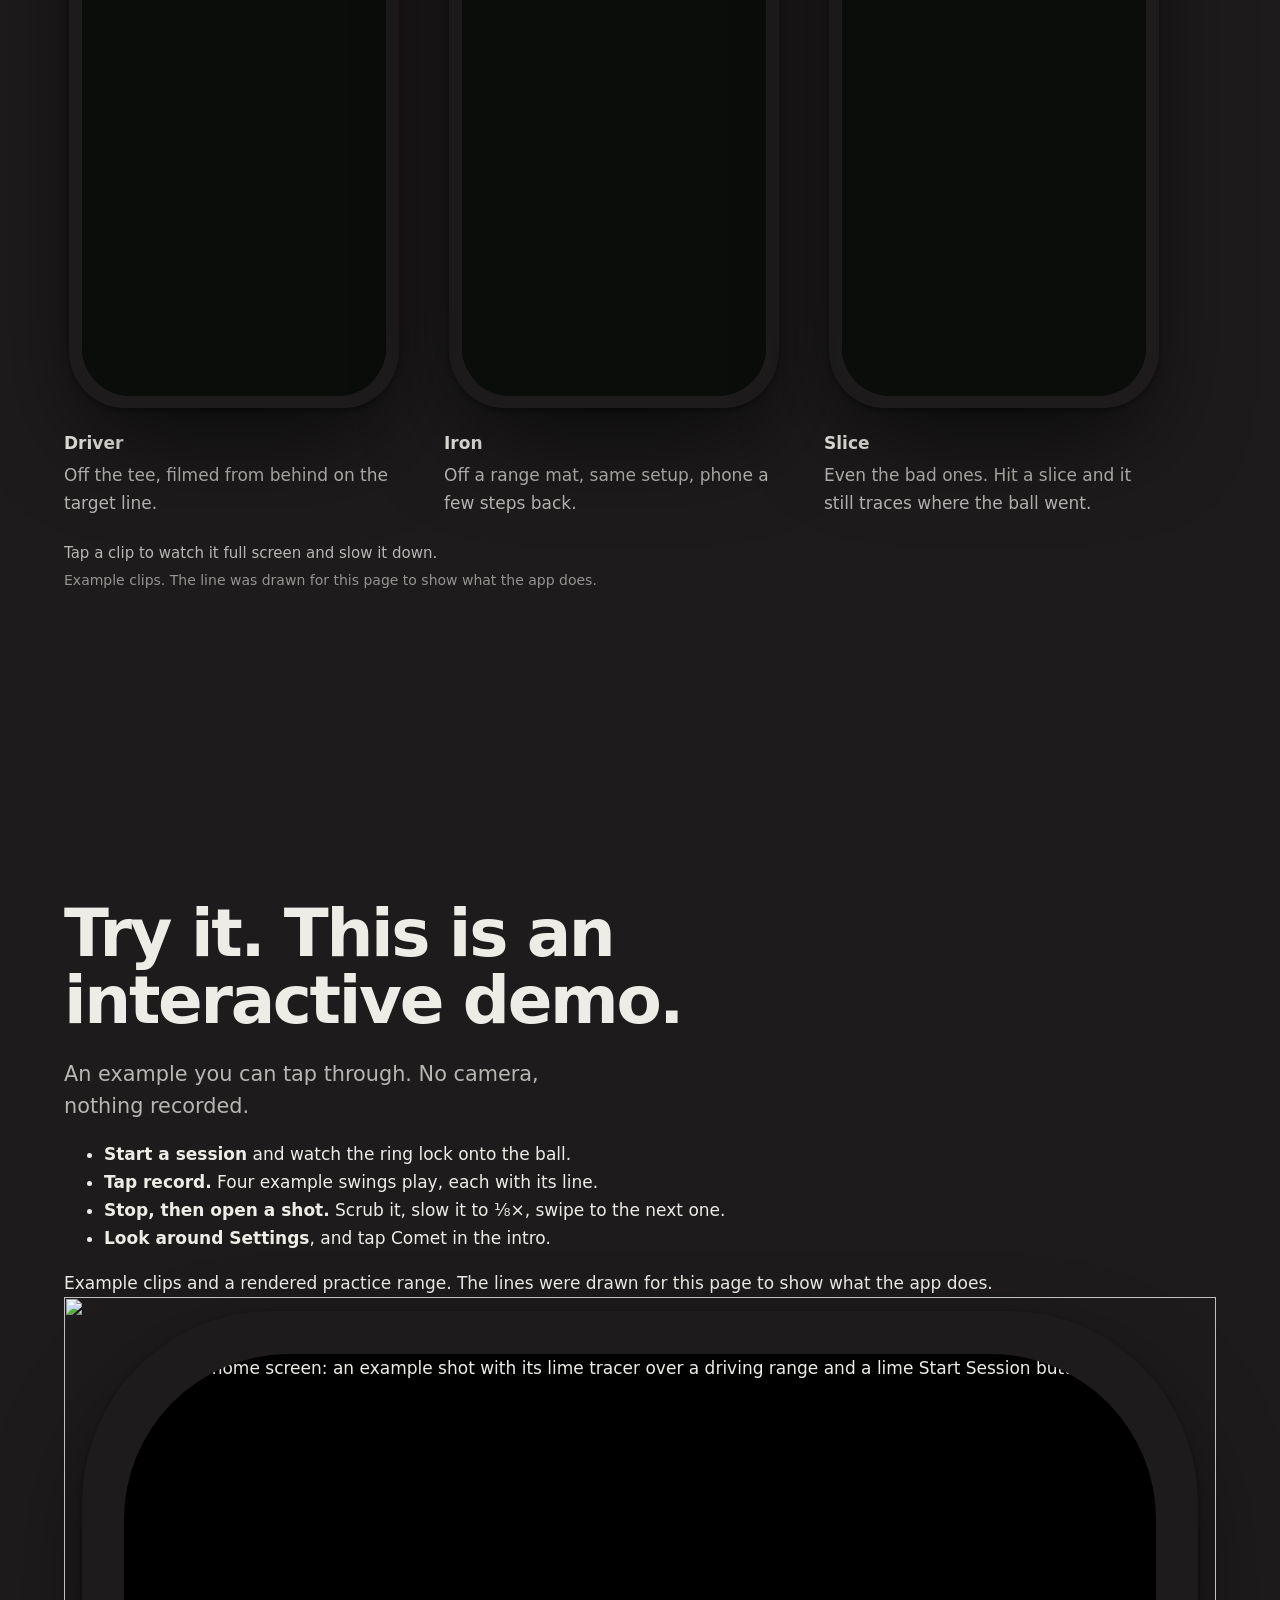
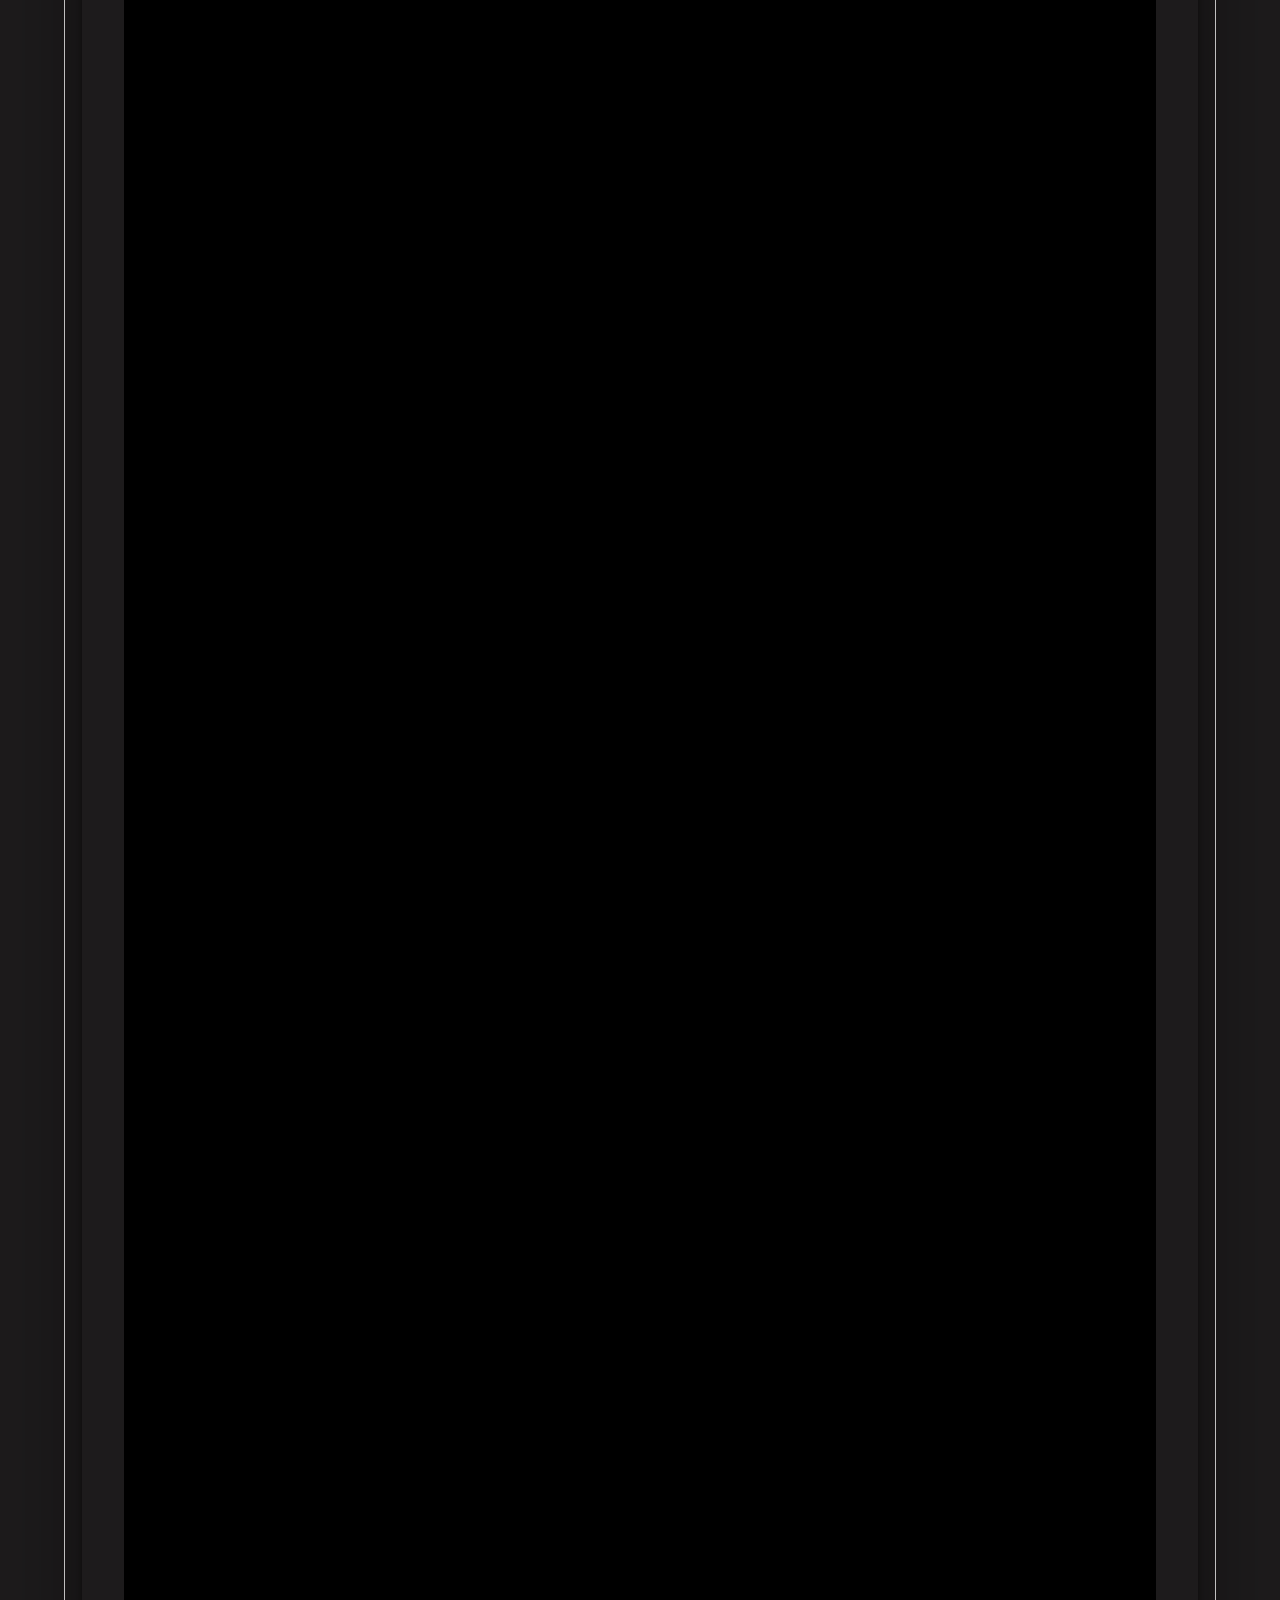
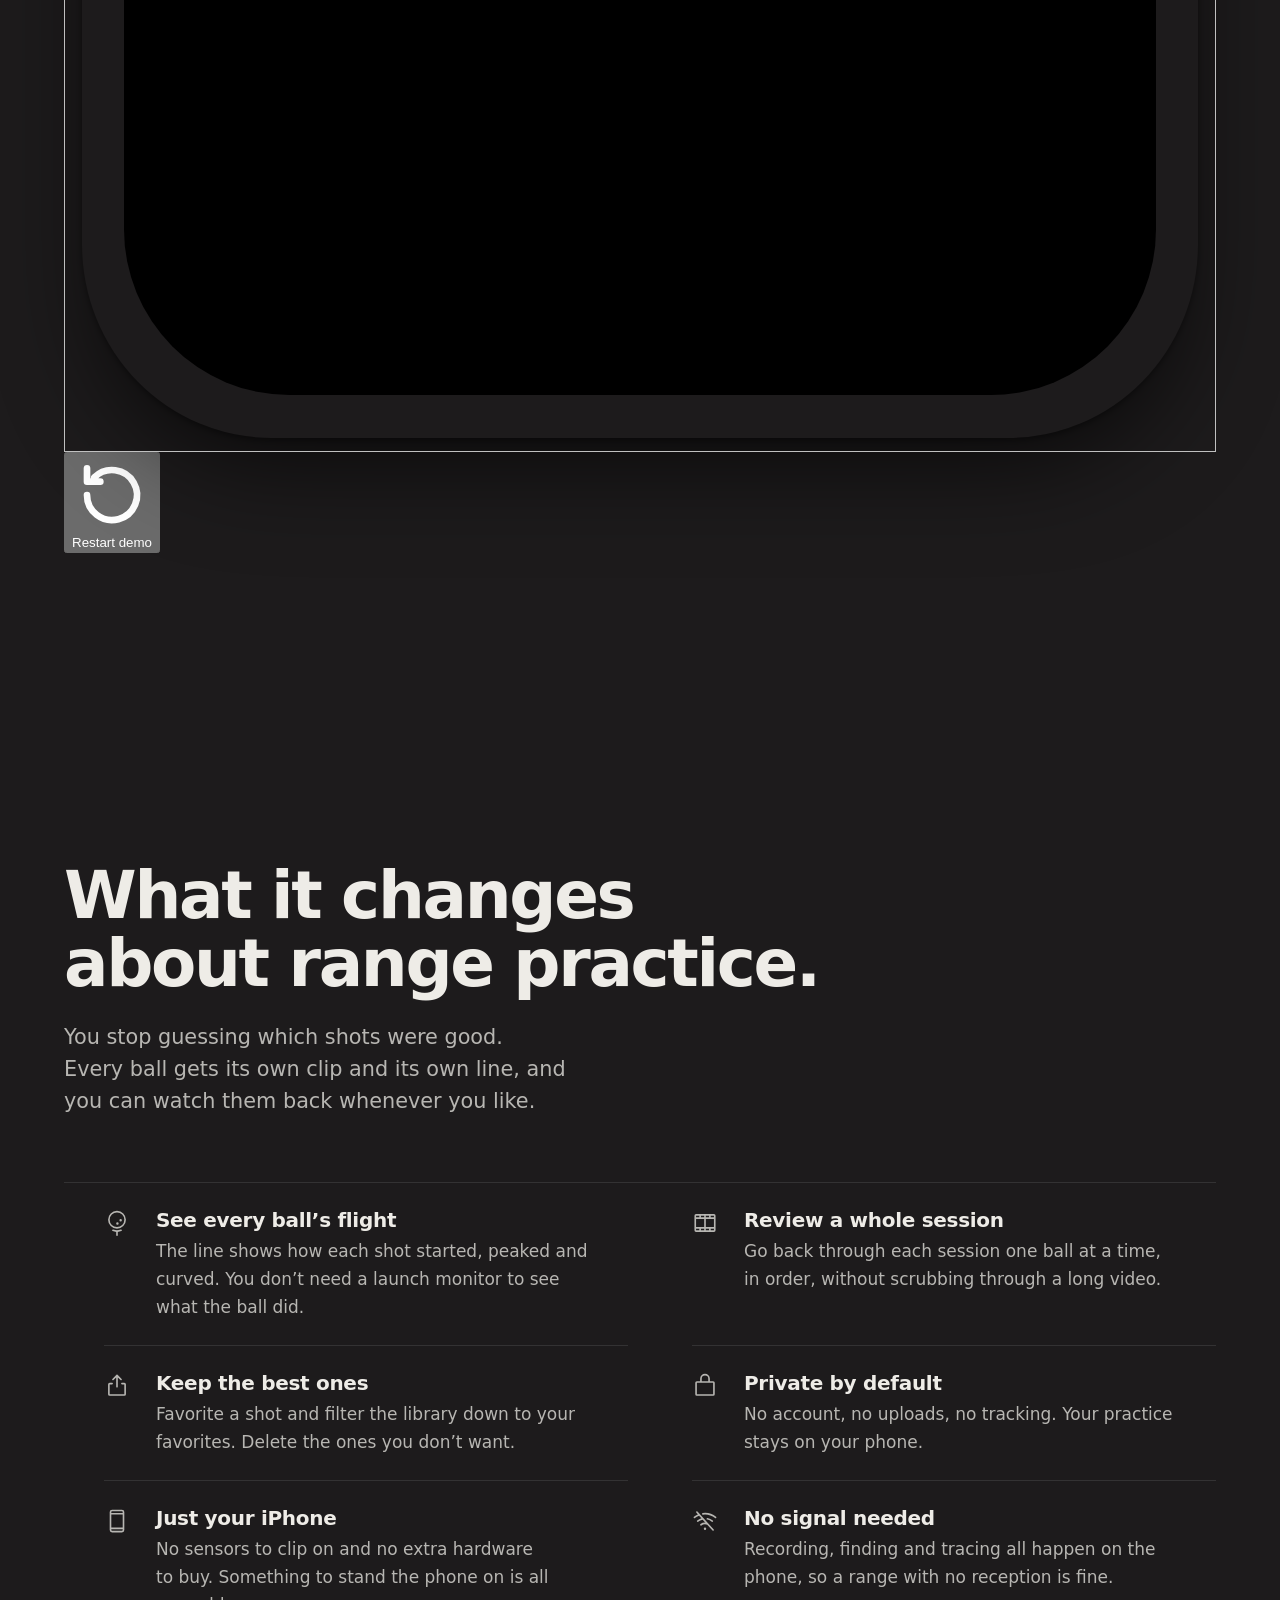
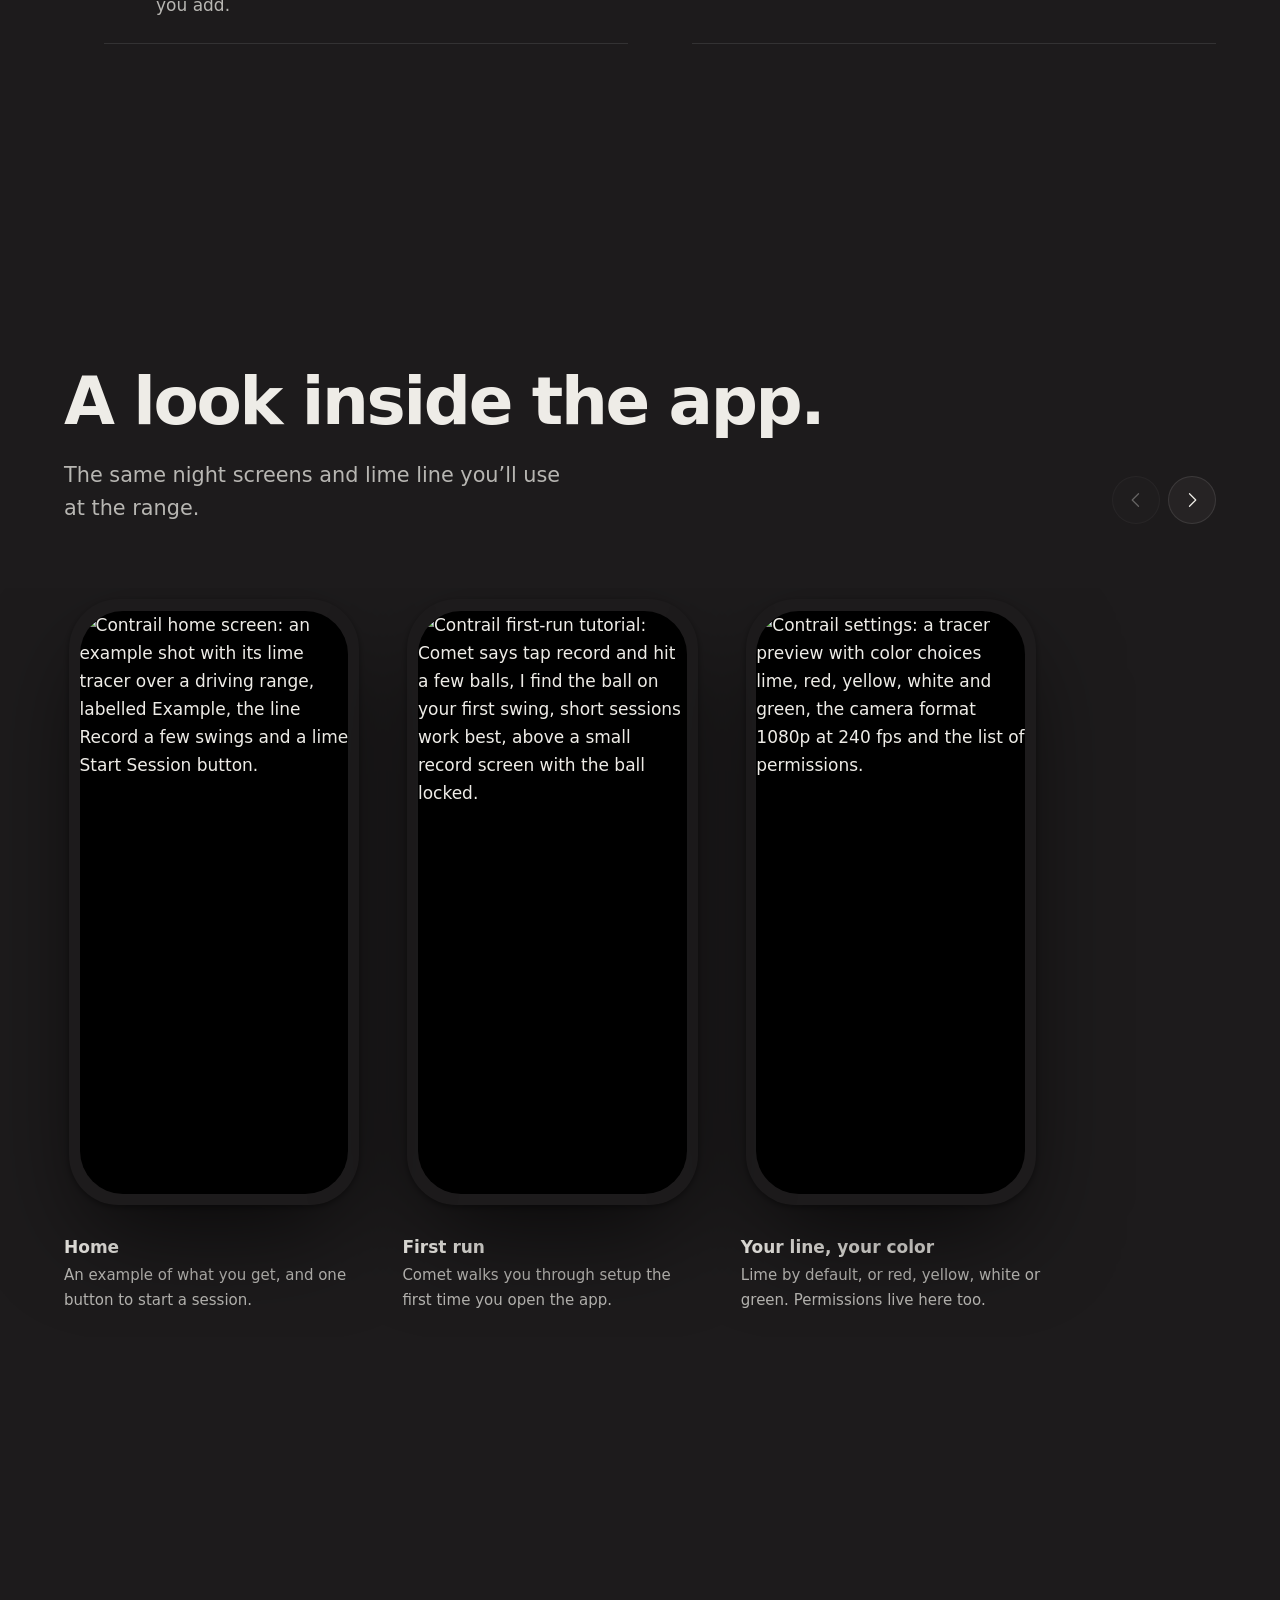
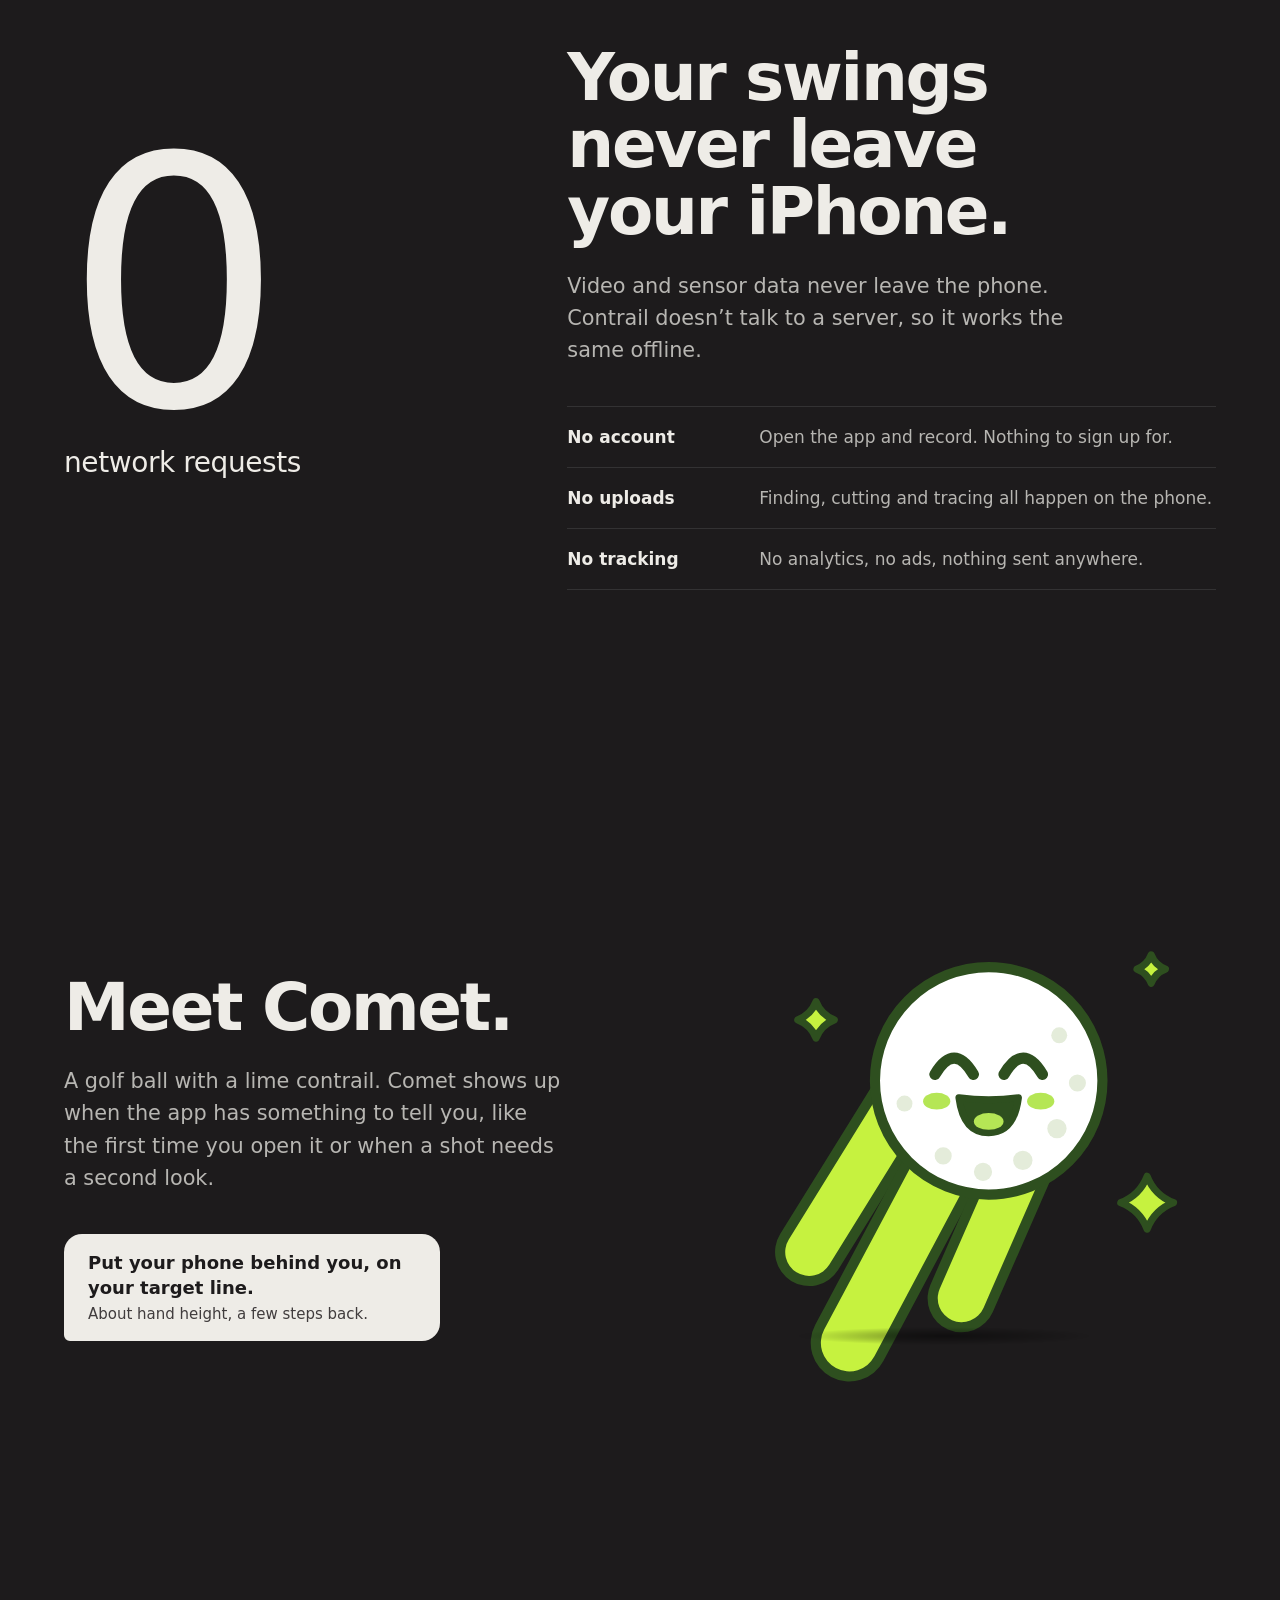
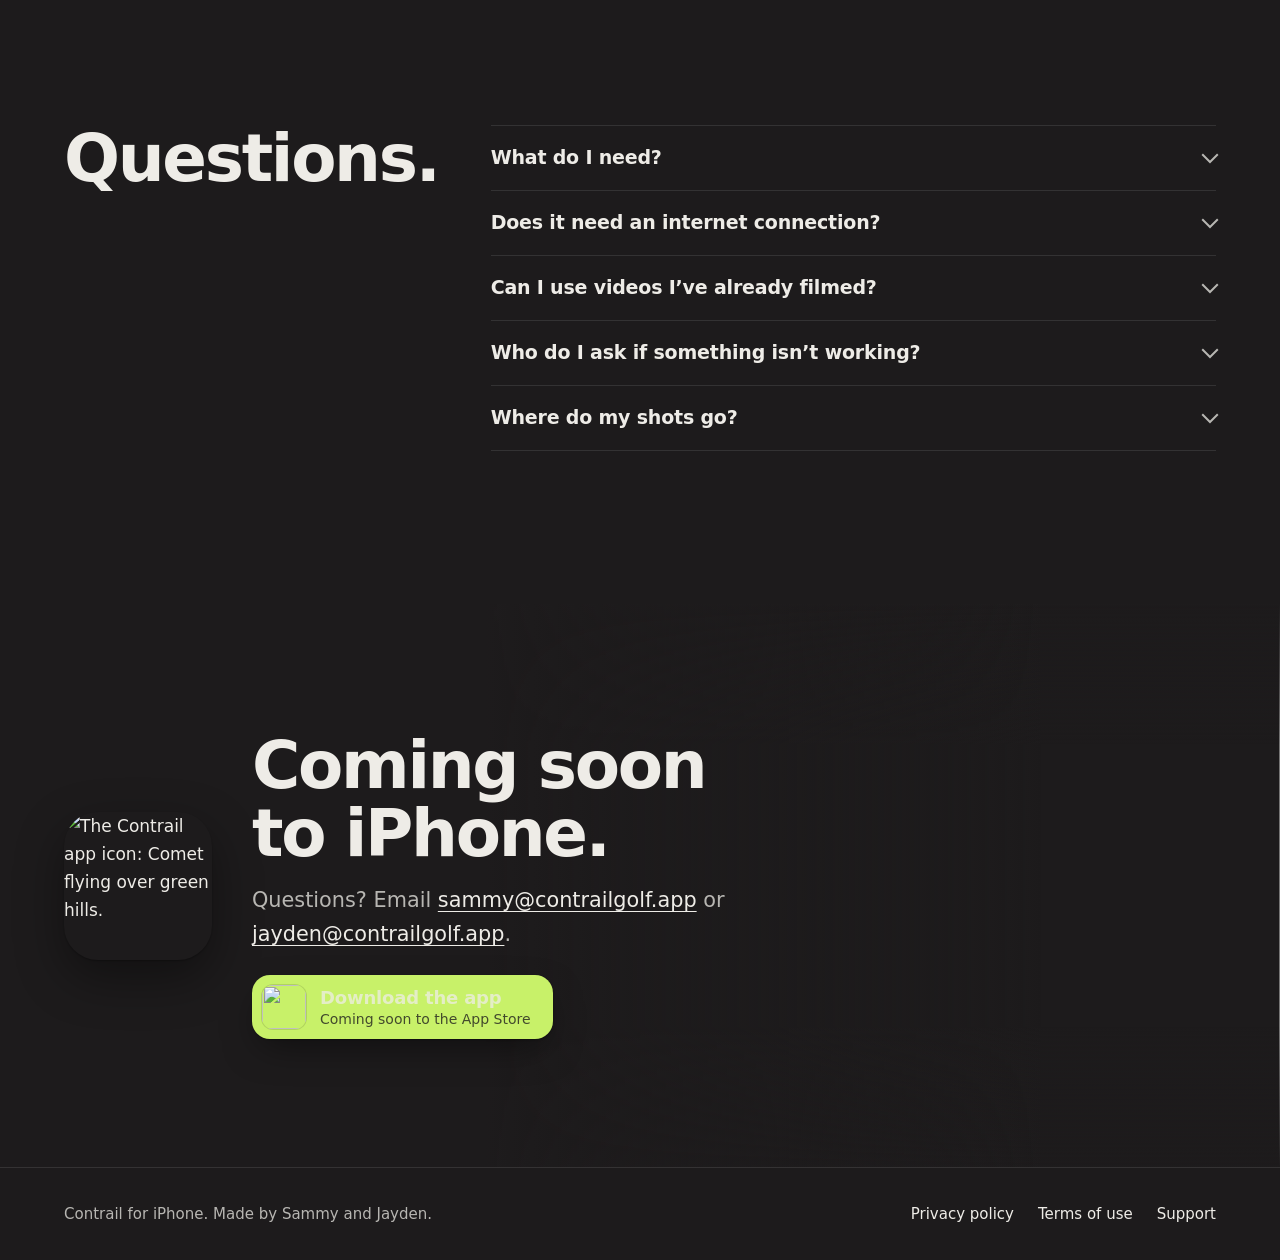
==== commit ead6c992: "Duo section: scroll-turned 3D iPhone Duo in Apple's bezels, placed after How it works - Moves the Du" ====
--- a/public/index.html
+++ b/public/index.html
@@ -278,28 +278,68 @@
 .shot figcaption b { display: block; font-weight: 600; font-size: 1.0625rem; }
 .shot figcaption span { display: block; margin-top: 2px; font-size: 15px; color: var(--white-2); }
 
-/* ---------- iPhone Duo: a compact, secondary section under the gallery. Tagged "Coming soon" until the Duo build ships (AGENTS.md). ---------- */
-.duo { padding-bottom: clamp(var(--space-3xl), 10vw, var(--space-4xl)); }
-.duo-inner { padding-top: var(--space-xl); border-top: 1px solid var(--hairline); }
+/* ---------- iPhone Duo: a compact section right after "How it works". Tagged "Coming soon" until the Duo build ships (AGENTS.md).
+   Apple's iPhone Duo bezels (Apple Design Resources, see assets/device/LICENSE-NOTE.txt), unaltered apart from resizing.
+   Lead visual: a 3D Duo (front/back bezels + a stack of thin edge layers for thickness) that scroll turns from the inside
+   screen (recording) to the outside screen (last swing replaying). Device geometry is the bezels' body box (2975 x 2129 px
+   in both PNGs); the faces' images overhang it by the PNGs' transparent margins. ---------- */
+.duo { padding-block: clamp(var(--space-2xl), 8vw, var(--space-3xl)) clamp(var(--space-3xl), 10vw, var(--space-4xl)); }
 .duo-head { display: grid; grid-template-columns: minmax(0, 4fr) minmax(0, 8fr); gap: var(--space-lg) var(--space-2xl); align-items: start; }
 .duo-head h2 { font-size: 1.75rem; font-weight: 600; line-height: 1.15; letter-spacing: -0.025em; }
 .duo-tag { display: inline-block; margin-top: var(--space-sm); padding: 3px 10px; border: 1px solid var(--hairline); border-radius: var(--r-capsule); font-size: 13px; font-weight: 500; line-height: 1.5; color: var(--white-2); }
 .duo-head p:not(.duo-tag) { max-width: 46ch; color: var(--white-2); }
-.duo-head p + p:not(.duo-tag) { margin-top: var(--space-sm); }
-.duo-points { display: grid; grid-template-columns: repeat(3, minmax(0, 1fr)); gap: var(--space-xl) var(--space-lg); margin-top: var(--space-xl); }
-.duo-points figure { margin: 0; }
-.duo-points img { display: block; width: 100%; height: auto; aspect-ratio: 720 / 507; border-radius: var(--r-media); border: 1px solid var(--hairline); background: var(--night-raised); }
-.duo-points h3 { margin-top: var(--space-md); font-size: 1.0625rem; font-weight: 600; letter-spacing: -0.01em; }
-.duo-points figcaption p { margin-top: 2px; max-width: 40ch; font-size: 15px; color: var(--white-2); }
+.duo figure { margin: 0; }
+.duo img, .duo video { display: block; }
+.duo h3 { font-size: 1.0625rem; font-weight: 600; letter-spacing: -0.01em; }
+.duo figcaption p { margin-top: 2px; max-width: 46ch; font-size: 15px; color: var(--white-2); }
+.duo-stage { display: grid; grid-template-columns: minmax(0, 4fr) minmax(0, 8fr); gap: var(--space-lg) var(--space-2xl); align-items: center; margin-top: var(--space-2xl); }
+.duo-stage figcaption { grid-row: 1; grid-column: 1; }
+.duo-stage .round-btn { margin-top: var(--space-lg); }
+.duo-stage .round-btn[hidden] { display: none; }
+.duo-stage .round-btn [data-icon="play"], .duo-stage .round-btn[aria-pressed="true"] [data-icon="pause"] { display: none; }
+.duo-stage .round-btn[aria-pressed="true"] [data-icon="play"] { display: block; }
+.duo-view { grid-row: 1; grid-column: 2; container-type: inline-size; position: relative; }
+.duo-tilt, .duo-device { transform-style: preserve-3d; }
+.duo-device { position: relative; display: grid; grid-template-columns: repeat(2, minmax(0, 1fr)); gap: var(--space-md); }
+.duo-face { position: relative; aspect-ratio: 2975 / 2129; }
+.duo-art { position: absolute; }
+.duo-face-front .duo-art { left: -1.983%; top: -2.771%; width: 103.966%; height: 105.542%; }
+.duo-face-back .duo-art { left: -1.345%; top: -1.502%; width: 102.723%; height: 103.005%; }
+.duo-art img { width: 100%; height: 100%; }
+.duo-art video { position: absolute; left: 51.374%; top: 3.646%; width: 45.746%; height: 92.707%; object-fit: cover; background: #000; }
+.duo-art video + img { position: absolute; inset: 0; }
+.duo-edge, .duo-sheen, .duo-shadow { display: none; }
+/* Scroll-driven 3D (added by JS when motion is allowed): a sticky stage inside a tall runway. */
+.duo.is-scrub .duo-runway { height: 260vh; }
+.duo.is-scrub .duo-stage { position: sticky; top: 0; height: 100vh; margin-top: 0; }
+.duo.is-scrub .duo-view { perspective: 1400px; }
+.duo.is-scrub .duo-tilt { will-change: transform; }
+.duo.is-scrub .duo-device { display: block; aspect-ratio: 2975 / 2129; will-change: transform; }
+.duo.is-scrub .duo-face { position: absolute; inset: 0; backface-visibility: hidden; -webkit-backface-visibility: hidden; }
+.duo.is-scrub .duo-face-front { transform: translateZ(1.7cqw); }
+.duo.is-scrub .duo-face-back { transform: rotateY(180deg) translateZ(1.7cqw); }
+.duo.is-scrub .duo-edge { display: block; position: absolute; inset: 0.15%; border-radius: 8.4% / 11.7%; background: var(--edge, #3b475c); transform: translateZ(calc(var(--z) * 1cqw)); }
+.duo.is-scrub .duo-sheen { display: block; position: absolute; inset: 0; pointer-events: none; mix-blend-mode: screen;
+  background: linear-gradient(105deg, transparent 38%, oklch(100% 0 0 / 0.16) 50%, transparent 62%) no-repeat;
+  background-size: 260% 100%; background-position: calc(115% - var(--p, 0) * 130%) 0;
+  -webkit-mask: var(--mask) center / 100% 100% no-repeat; mask: var(--mask) center / 100% 100% no-repeat; }
+.duo.is-scrub .duo-shadow { display: block; position: absolute; left: 12%; right: 12%; bottom: -9%; height: 10%; border-radius: 50%;
+  background: radial-gradient(closest-side, oklch(0% 0 0 / 0.55), transparent); filter: blur(6px); will-change: transform, opacity; }
+.duo-points { display: grid; grid-template-columns: repeat(2, minmax(0, 1fr)); gap: var(--space-lg) var(--space-2xl); margin-top: var(--space-2xl); }
+.duo-points figure { display: grid; grid-template-columns: minmax(0, 1fr) minmax(0, 1fr); gap: var(--space-md); align-items: center; }
+.duo-points img { width: 100%; height: auto; }
 @media (max-width: 900px) {
-  .duo-head { grid-template-columns: minmax(0, 1fr); }
-  .duo-points { grid-template-columns: minmax(0, 1fr); }
-  .duo-points figure { display: grid; grid-template-columns: minmax(0, 1fr) minmax(0, 1fr); gap: var(--space-lg); align-items: center; }
-  .duo-points h3 { margin-top: 0; }
+  .duo-head, .duo-stage, .duo-points { grid-template-columns: minmax(0, 1fr); }
+  .duo-view, .duo-stage figcaption { grid-column: 1; }
+  .duo-stage figcaption { grid-row: 2; }
+  .duo.is-scrub .duo-stage { align-content: center; gap: var(--space-xl); height: 100svh; }
+  .duo.is-scrub .duo-runway { height: 240svh; }
 }
 @media (max-width: 560px) {
+  .duo-device { grid-template-columns: minmax(0, 1fr); }
+  .duo.is-scrub .duo-tilt { margin-inline: 7%; }
   .duo-points figure { display: block; }
-  .duo-points h3 { margin-top: var(--space-md); }
+  .duo-points figcaption { margin-top: var(--space-sm); }
 }
 
 /* ---------- FAQ ---------- */
@@ -588,6 +628,51 @@
   </section>
 
 
+  <!-- IPHONE DUO: compact, after "How it works". Rule 1: the Duo-optimized layout (unfolded, every screen in two halves) and the
+       outside-screen replay are NOT in the App Store build yet, so the section carries a "Coming soon" tag. Remove the tag only once
+       the Duo build ships. Footage is the app itself: the inside screen is a simulator capture of Record unfolded (the debug
+       recording state holds its clock at 0:45), the outside-screen loop is a simulator recording of the replay view
+       (-coverPreview). Bezels: Apple's, unaltered, resize only. Scroll turns the phone (JS adds .is-scrub); without motion both
+       sides show side by side. -->
+  <section class="duo" id="duo" aria-labelledby="duo-title" data-duo>
+    <div class="wrap">
+      <div class="duo-head">
+        <div>
+          <h2 id="duo-title">Optimized for iPhone Duo.</h2>
+          <p class="duo-tag">Coming soon</p>
+        </div>
+        <p>Unfold it and Contrail splits in two: your shot on one side, the rest of your session on the other. Folded, it’s the app you know.</p>
+      </div>
+      <div class="duo-runway" data-duo-runway>
+        <figure class="duo-stage">
+          <div class="duo-view" data-duo-view>
+            <div class="duo-tilt" data-duo-tilt>
+              <div class="duo-device" data-duo-device>
+                <span class="duo-edge" style="--z:-1.639;--edge:oklch(28% 0.03 262)"></span><span class="duo-edge" style="--z:-1.518;--edge:oklch(29% 0.03 262)"></span><span class="duo-edge" style="--z:-1.396;--edge:oklch(30% 0.03 262)"></span><span class="duo-edge" style="--z:-1.275;--edge:oklch(31% 0.03 262)"></span><span class="duo-edge" style="--z:-1.154;--edge:oklch(32% 0.03 262)"></span><span class="duo-edge" style="--z:-1.032;--edge:oklch(33% 0.03 262)"></span><span class="duo-edge" style="--z:-0.911;--edge:oklch(34% 0.03 262)"></span><span class="duo-edge" style="--z:-0.789;--edge:oklch(34% 0.03 262)"></span><span class="duo-edge" style="--z:-0.668;--edge:oklch(35% 0.03 262)"></span><span class="duo-edge" style="--z:-0.546;--edge:oklch(36% 0.03 262)"></span><span class="duo-edge" style="--z:-0.425;--edge:oklch(37% 0.03 262)"></span><span class="duo-edge" style="--z:-0.304;--edge:oklch(38% 0.03 262)"></span><span class="duo-edge" style="--z:-0.182;--edge:oklch(39% 0.03 262)"></span><span class="duo-edge" style="--z:-0.061;--edge:oklch(40% 0.03 262)"></span><span class="duo-edge" style="--z:0.061;--edge:oklch(40% 0.03 262)"></span><span class="duo-edge" style="--z:0.182;--edge:oklch(39% 0.03 262)"></span><span class="duo-edge" style="--z:0.304;--edge:oklch(38% 0.03 262)"></span><span class="duo-edge" style="--z:0.425;--edge:oklch(37% 0.03 262)"></span><span class="duo-edge" style="--z:0.546;--edge:oklch(36% 0.03 262)"></span><span class="duo-edge" style="--z:0.668;--edge:oklch(35% 0.03 262)"></span><span class="duo-edge" style="--z:0.789;--edge:oklch(34% 0.03 262)"></span><span class="duo-edge" style="--z:0.911;--edge:oklch(34% 0.03 262)"></span><span class="duo-edge" style="--z:1.032;--edge:oklch(33% 0.03 262)"></span><span class="duo-edge" style="--z:1.154;--edge:oklch(32% 0.03 262)"></span><span class="duo-edge" style="--z:1.275;--edge:oklch(31% 0.03 262)"></span><span class="duo-edge" style="--z:1.396;--edge:oklch(30% 0.03 262)"></span><span class="duo-edge" style="--z:1.518;--edge:oklch(29% 0.03 262)"></span><span class="duo-edge" style="--z:1.639;--edge:oklch(28% 0.03 262)"></span>
+                <div class="duo-face duo-face-front"><div class="duo-art"><img src="/assets/screens/duo/04-record-recording-720.webp" srcset="/assets/screens/duo/04-record-recording-720.webp 720w, /assets/screens/duo/04-record-recording-1080.webp 1080w" sizes="(max-width: 900px) calc(100vw - 32px), 760px" width="720" height="524" loading="lazy" decoding="async" alt="iPhone Duo unfolded, inside screen: Contrail recording, with the camera view on one half and the last shot replaying on the other."><span class="duo-sheen" style="--mask:url('/assets/screens/duo/04-record-recording-720.webp')"></span></div></div>
+                <div class="duo-face duo-face-back"><div class="duo-art">
+                  <video muted loop playsinline preload="none" width="540" height="786" poster="/assets/screens/duo/replay-outer-poster.webp" aria-label="The outside screen of iPhone Duo, facing the golfer, replaying the last swing full screen with its lime tracer." data-duo-video><source data-src="/assets/screens/duo/replay-outer.mp4" type="video/mp4"></video>
+                  <img src="/assets/device/iphone-duo-night-sky-outer-open-720.webp" srcset="/assets/device/iphone-duo-night-sky-outer-open-720.webp 720w, /assets/device/iphone-duo-night-sky-outer-open-1080.webp 1080w" sizes="(max-width: 900px) calc(100vw - 32px), 760px" width="720" height="517" loading="lazy" decoding="async" alt="">
+                  <span class="duo-sheen" style="--mask:url('/assets/device/iphone-duo-night-sky-outer-open-720.webp')"></span>
+                </div></div>
+              </div>
+            </div>
+            <div class="duo-shadow" aria-hidden="true" data-duo-shadow></div>
+          </div>
+          <figcaption>
+            <h3>See your last shot while you hit the next</h3>
+            <p>While you hit, the camera fills the inside screen and the outside screen faces you with your last swing, tracer and all.</p>
+            <button class="round-btn solid" type="button" aria-label="Pause video" aria-pressed="false" hidden data-duo-pause><svg data-icon="pause" viewBox="0 0 256 256" fill="currentColor" aria-hidden="true" focusable="false"><path d="M200,32H160a16,16,0,0,0-16,16V208a16,16,0,0,0,16,16h40a16,16,0,0,0,16-16V48A16,16,0,0,0,200,32ZM96,32H56A16,16,0,0,0,40,48V208a16,16,0,0,0,16,16H96a16,16,0,0,0,16-16V48A16,16,0,0,0,96,32Z"/></svg><svg data-icon="play" viewBox="0 0 256 256" fill="currentColor" aria-hidden="true" focusable="false"><path d="M240,128a15.74,15.74,0,0,1-7.6,13.51L88.32,229.65a16,16,0,0,1-16.2.3A15.86,15.86,0,0,1,64,216.13V39.87a15.86,15.86,0,0,1,8.12-13.82,16,16,0,0,1,16.2.3L232.4,114.49A15.74,15.74,0,0,1,240,128Z"/></svg></button>
+          </figcaption>
+        </figure>
+      </div>
+      <div class="duo-points">
+        <figure><img src="/assets/screens/duo/05-library-720.webp" srcset="/assets/screens/duo/05-library-720.webp 720w, /assets/screens/duo/05-library-1080.webp 1080w" sizes="(max-width: 560px) calc(100vw - 32px), (max-width: 900px) 45vw, 270px" width="720" height="524" loading="lazy" decoding="async" alt="iPhone Duo unfolded: the Contrail library, with a shot playing on one half and a grid of the day’s shots on the other."><figcaption><h3>Watch and pick at once</h3><p>Your shot plays big on one half, all your shots on the other. Tap one and it plays, even in full screen.</p></figcaption></figure>
+        <figure><img src="/assets/screens/duo/07-settings-720.webp" srcset="/assets/screens/duo/07-settings-720.webp 720w, /assets/screens/duo/07-settings-1080.webp 1080w" sizes="(max-width: 560px) calc(100vw - 32px), (max-width: 900px) 45vw, 270px" width="720" height="524" loading="lazy" decoding="async" alt="iPhone Duo unfolded: Contrail settings, with a tracer preview on one half and tracer colors, camera format and permissions on the other."><figcaption><h3>Everything in reach</h3><p>Home, Settings and every other screen split in two. Nothing stretched, nothing on the fold.</p></figcaption></figure>
+      </div>
+    </div>
+  </section>
+
   <!-- EXAMPLES: three real swings with the tracer drawn in -->
   <section class="section examples" id="examples" aria-labelledby="examples-title">
     <div class="wrap">
@@ -698,29 +783,6 @@
     </div>
   </section>
 
-  <!-- IPHONE DUO: compact and secondary to the iPhone content. Rule 1: the Duo-optimized (unfolded, two-half) layout and the
-       outside-display replay are NOT in the App Store build yet, so the section carries a "Coming soon" tag and the replay line
-       says "coming". Remove the tag and the "coming" wording only once the Duo build ships. -->
-  <section class="duo" id="duo" aria-labelledby="duo-title">
-    <div class="wrap"><div class="duo-inner">
-      <div class="duo-head">
-        <div>
-          <h2 id="duo-title">Optimized for iPhone Duo.</h2>
-          <p class="duo-tag">Coming soon</p>
-        </div>
-        <div>
-          <p>Unfold it and Contrail splits in two: your shot on one side, the rest of your session on the other. Folded, it’s the app you know.</p>
-          <p>Also coming: after each shot, the outside display can replay it, so you can glance at it without picking up your phone.</p>
-        </div>
-      </div>
-      <div class="duo-points">
-        <figure><img src="/assets/screens/duo/05-library-720.webp" srcset="/assets/screens/duo/05-library-720.webp 720w, /assets/screens/duo/05-library-1080.webp 1080w" sizes="(max-width: 560px) calc(100vw - 32px), (max-width: 900px) 45vw, 380px" width="720" height="507" loading="lazy" decoding="async" alt="Contrail unfolded on iPhone Duo, library: a shot with its lime tracer playing on one half, and a grid of the day’s shots on the other."><figcaption><h3>Watch and pick at once</h3><p>Your shot plays big on one half, all your shots on the other. Tap one and it plays, even in full screen.</p></figcaption></figure>
-        <figure><img src="/assets/screens/duo/04-record-recording-720.webp" srcset="/assets/screens/duo/04-record-recording-720.webp 720w, /assets/screens/duo/04-record-recording-1080.webp 1080w" sizes="(max-width: 560px) calc(100vw - 32px), (max-width: 900px) 45vw, 380px" width="720" height="507" loading="lazy" decoding="async" alt="Contrail unfolded on iPhone Duo, recording: the camera view on one half, and the last shot replaying with its tracer above a stop button on the other."><figcaption><h3>Film and replay side by side</h3><p>The camera on one half, your last shot replaying on the other, while the recording keeps going.</p></figcaption></figure>
-        <figure><img src="/assets/screens/duo/07-settings-720.webp" srcset="/assets/screens/duo/07-settings-720.webp 720w, /assets/screens/duo/07-settings-1080.webp 1080w" sizes="(max-width: 560px) calc(100vw - 32px), (max-width: 900px) 45vw, 380px" width="720" height="507" loading="lazy" decoding="async" alt="Contrail unfolded on iPhone Duo, settings: a tracer preview on one half, and tracer colors, camera format and permissions on the other."><figcaption><h3>Everything in reach</h3><p>Home, Settings and every other screen split in two. Nothing stretched, nothing on the fold.</p></figcaption></figure>
-      </div>
-    </div></div>
-  </section>
-
   <!-- PRIVACY: one honest number -->
   <section class="section privacy" id="privacy" aria-labelledby="privacy-title">
     <div class="privacy-media" aria-hidden="true">
@@ -1366,5 +1428,58 @@
   })();
 </script>
 
+<script>
+  // iPhone Duo (#duo): scroll turns the phone from the inside screen (recording) to the outside screen (last swing replaying).
+  // CSS-sticky stage in a tall runway (no JS pin, like the hero on phones), scrubbed by ScrollTrigger; transforms only.
+  // The replay video plays whenever the stage is on screen; scroll drives only the pose. Reduced motion (or no GSAP): both
+  // sides side by side, nothing turns, the video waits for the play button.
+  (function () {
+    var sec = document.querySelector('[data-duo]'); if (!sec) return;
+    var video = sec.querySelector('[data-duo-video]'), btn = sec.querySelector('[data-duo-pause]');
+    var reduce = window.matchMedia('(prefers-reduced-motion: reduce)');
+    var paused = reduce.matches, inView = false, loaded = false;
+    function load() {
+      if (loaded) return; loaded = true;
+      var src = video.querySelector('source[data-src]'); src.src = src.getAttribute('data-src'); video.load();
+    }
+    function sync() { if (inView && !paused) { load(); video.play().catch(function () {}); } else video.pause(); }
+    function setBtn() { btn.setAttribute('aria-pressed', String(paused)); btn.setAttribute('aria-label', paused ? 'Play video' : 'Pause video'); }
+    btn.hidden = false; setBtn();
+    btn.addEventListener('click', function () { paused = !paused; setBtn(); if (!paused) load(); sync(); });
+    if ('IntersectionObserver' in window) {
+      new IntersectionObserver(function (e) { inView = e[0].isIntersecting; sync(); }, { rootMargin: '10% 0px' }).observe(sec.querySelector('[data-duo-view]'));
+    }
+
+    document.addEventListener('DOMContentLoaded', function () { // after the page's own ScrollTriggers (registered earlier)
+      if (!window.gsap || !window.ScrollTrigger) return;
+      var tilt = sec.querySelector('[data-duo-tilt]'), device = sec.querySelector('[data-duo-device]');
+      var shadow = sec.querySelector('[data-duo-shadow]'), runway = sec.querySelector('[data-duo-runway]');
+      gsap.matchMedia().add('(prefers-reduced-motion: no-preference)', function () {
+        sec.classList.add('is-scrub');
+        gsap.set(tilt, { xPercent: -5, scale: 0.86, rotationX: 14, rotationZ: -2 });
+        gsap.set(device, { rotationY: 0 });
+        var tl = gsap.timeline({
+          defaults: { ease: 'none' },
+          scrollTrigger: { trigger: runway, start: 'top top', end: 'bottom bottom', scrub: 1 },
+          onUpdate: function () {
+            var p = tl.progress(), ry = gsap.getProperty(device, 'rotationY') * Math.PI / 180;
+            device.style.setProperty('--p', p.toFixed(4));
+            gsap.set(shadow, { scaleX: 0.5 + 0.5 * Math.abs(Math.cos(ry)), opacity: 0.55 + 0.45 * Math.abs(Math.cos(ry)) });
+          }
+        });
+        tl.to(tilt, { scale: 1, rotationX: 9, duration: 0.15, ease: 'power2.out' }, 0)
+          .to(device, { rotationY: 180, duration: 0.7, ease: 'power2.inOut' }, 0.15)
+          .to(tilt, { xPercent: 5, rotationZ: 2, duration: 0.7, ease: 'sine.inOut' }, 0.15)
+          .to(tilt, { rotationX: 5, duration: 0.35, ease: 'sine.inOut' }, 0.15)
+          .to(tilt, { rotationX: 9, duration: 0.35, ease: 'sine.inOut' }, 0.5)
+          .to({}, { duration: 0.15 }, 0.85);
+        ScrollTrigger.sort();
+        ScrollTrigger.refresh();
+        return function () { sec.classList.remove('is-scrub'); gsap.set([tilt, device, shadow], { clearProps: 'all' }); ScrollTrigger.refresh(); };
+      });
+    });
+  })();
+</script>
+
 </body>
 </html>
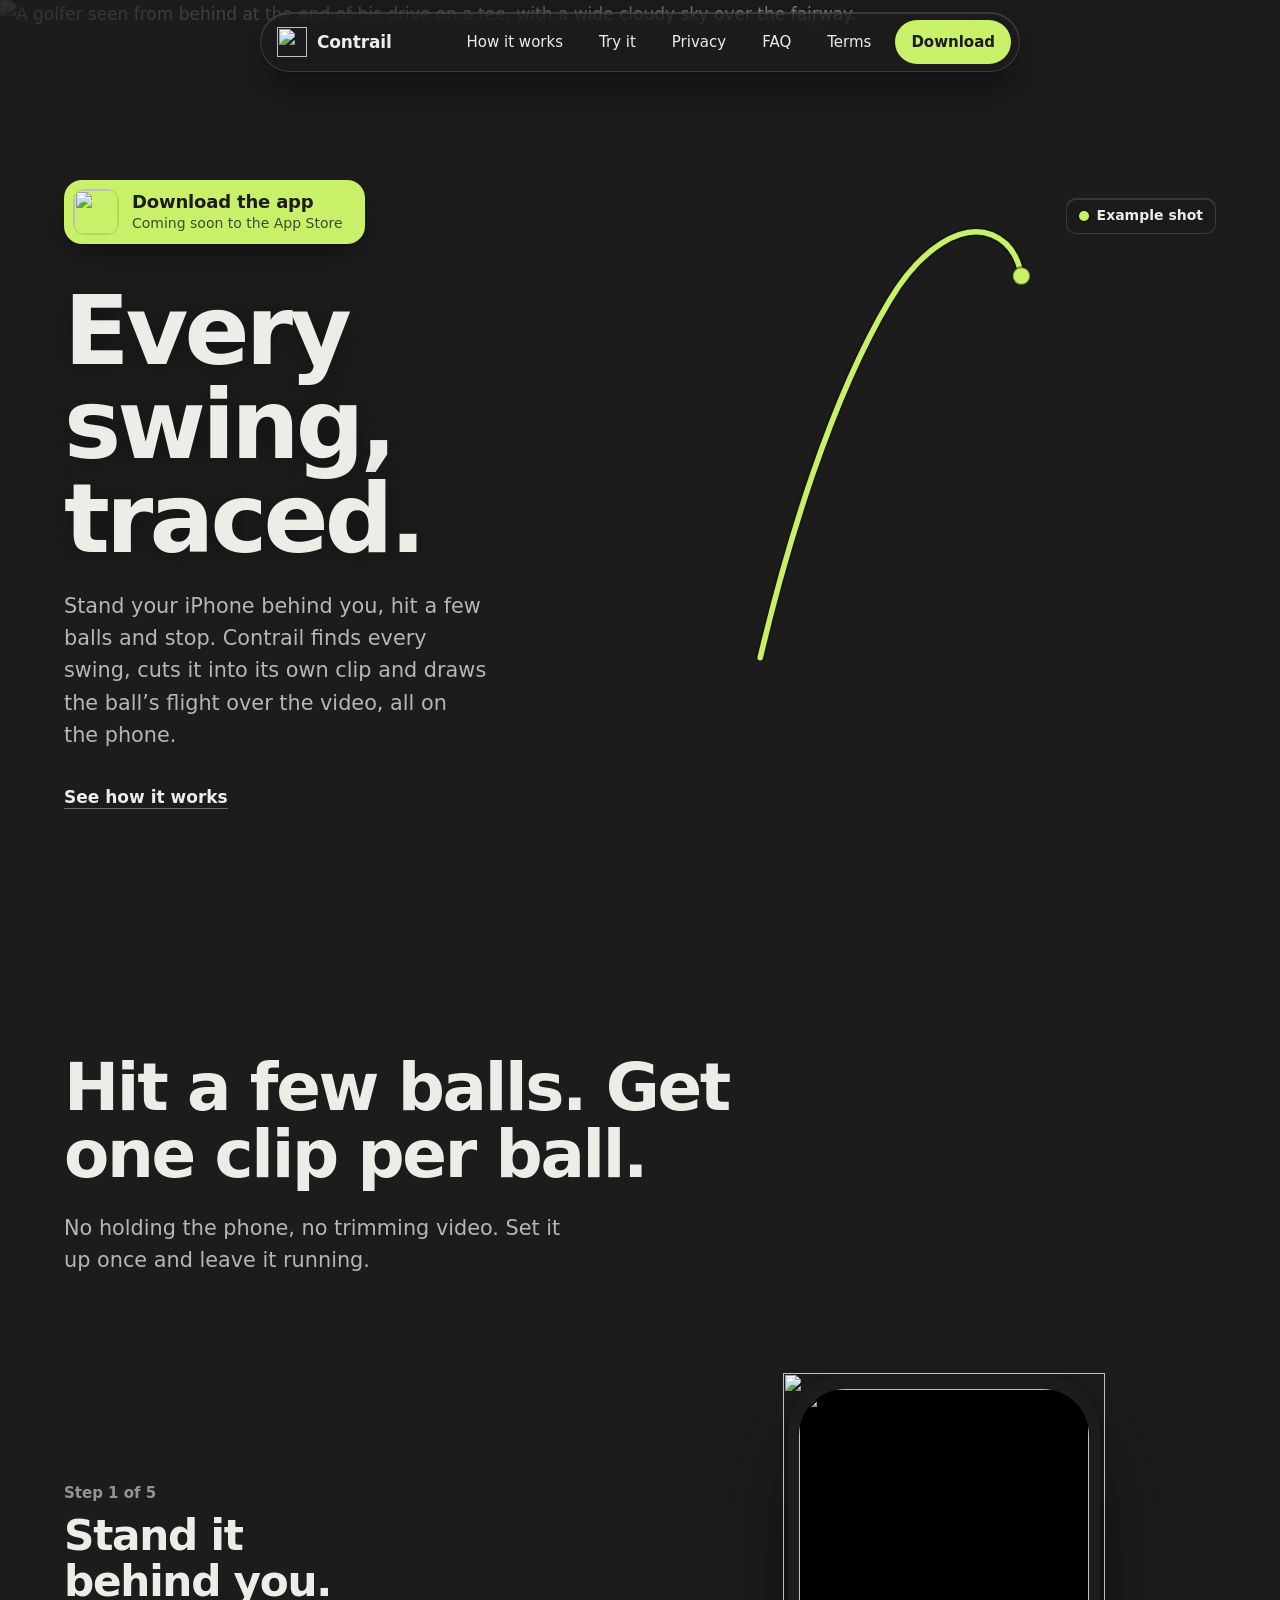
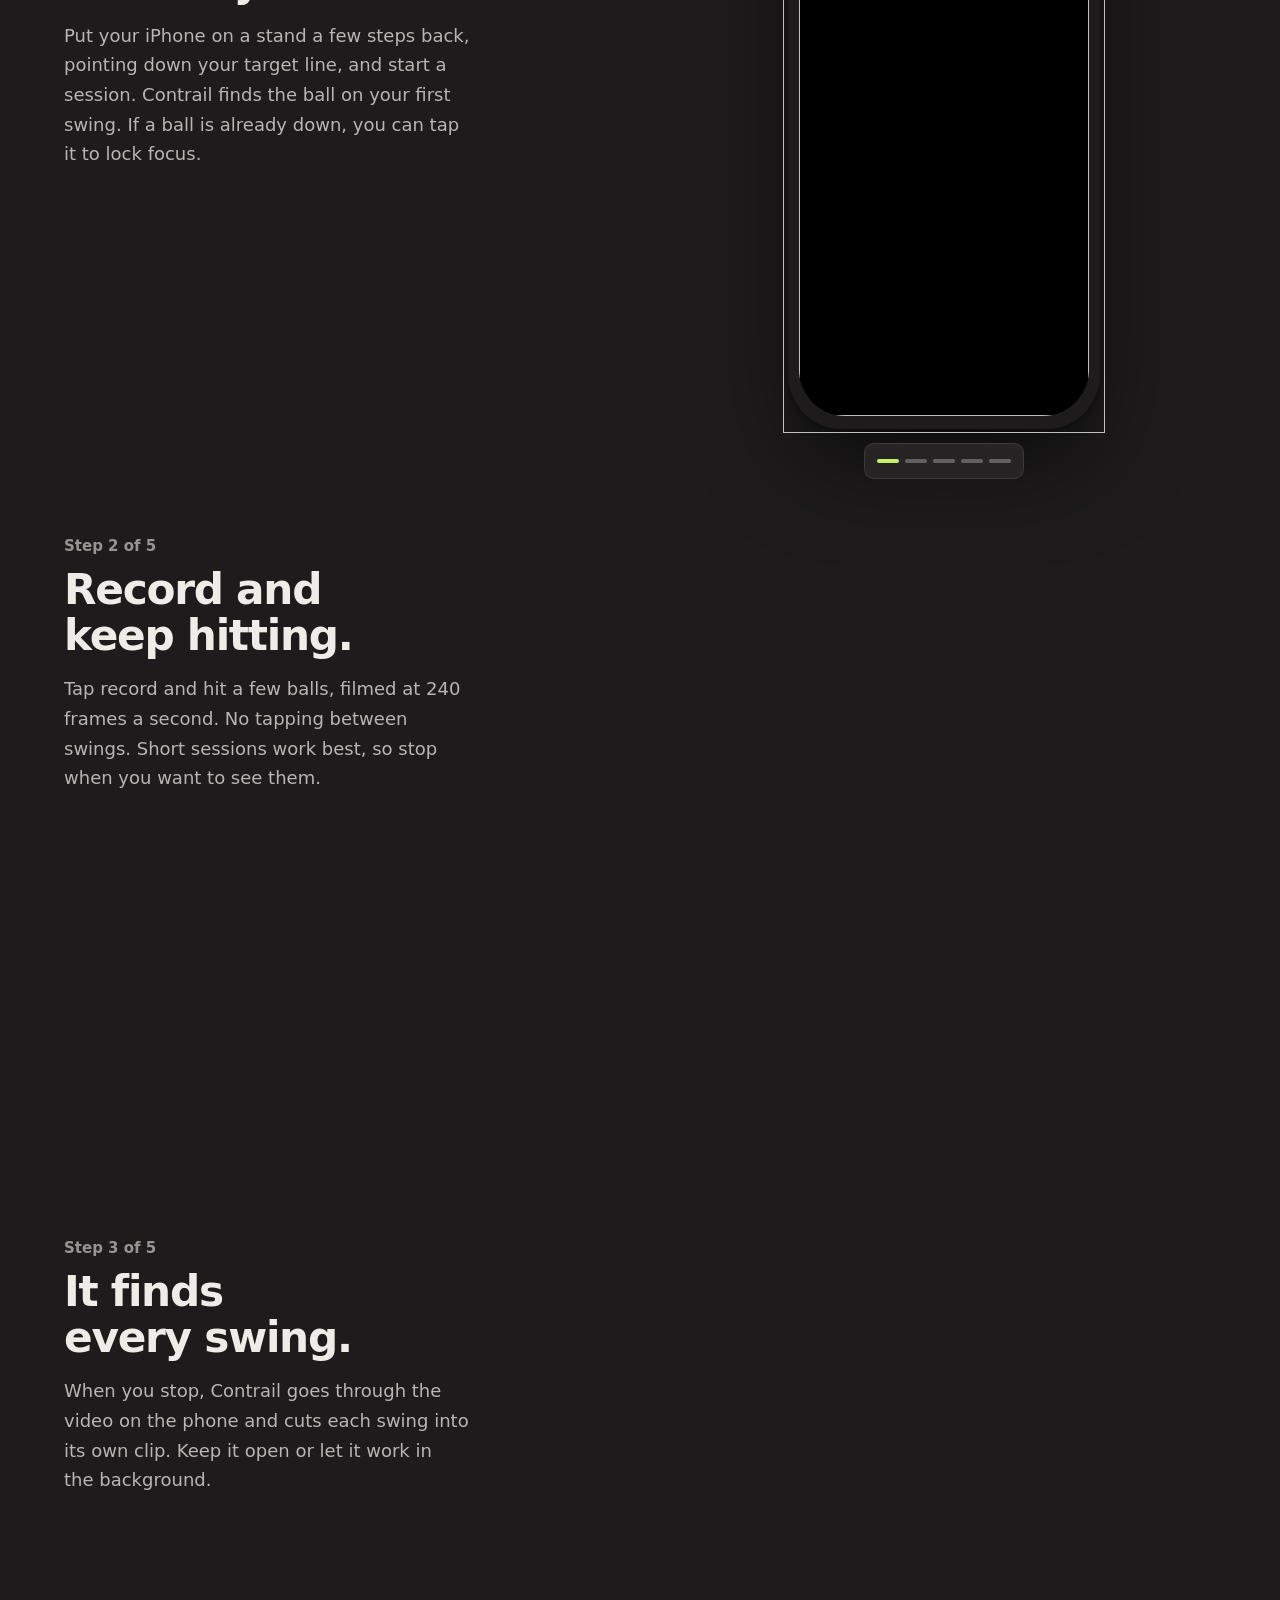
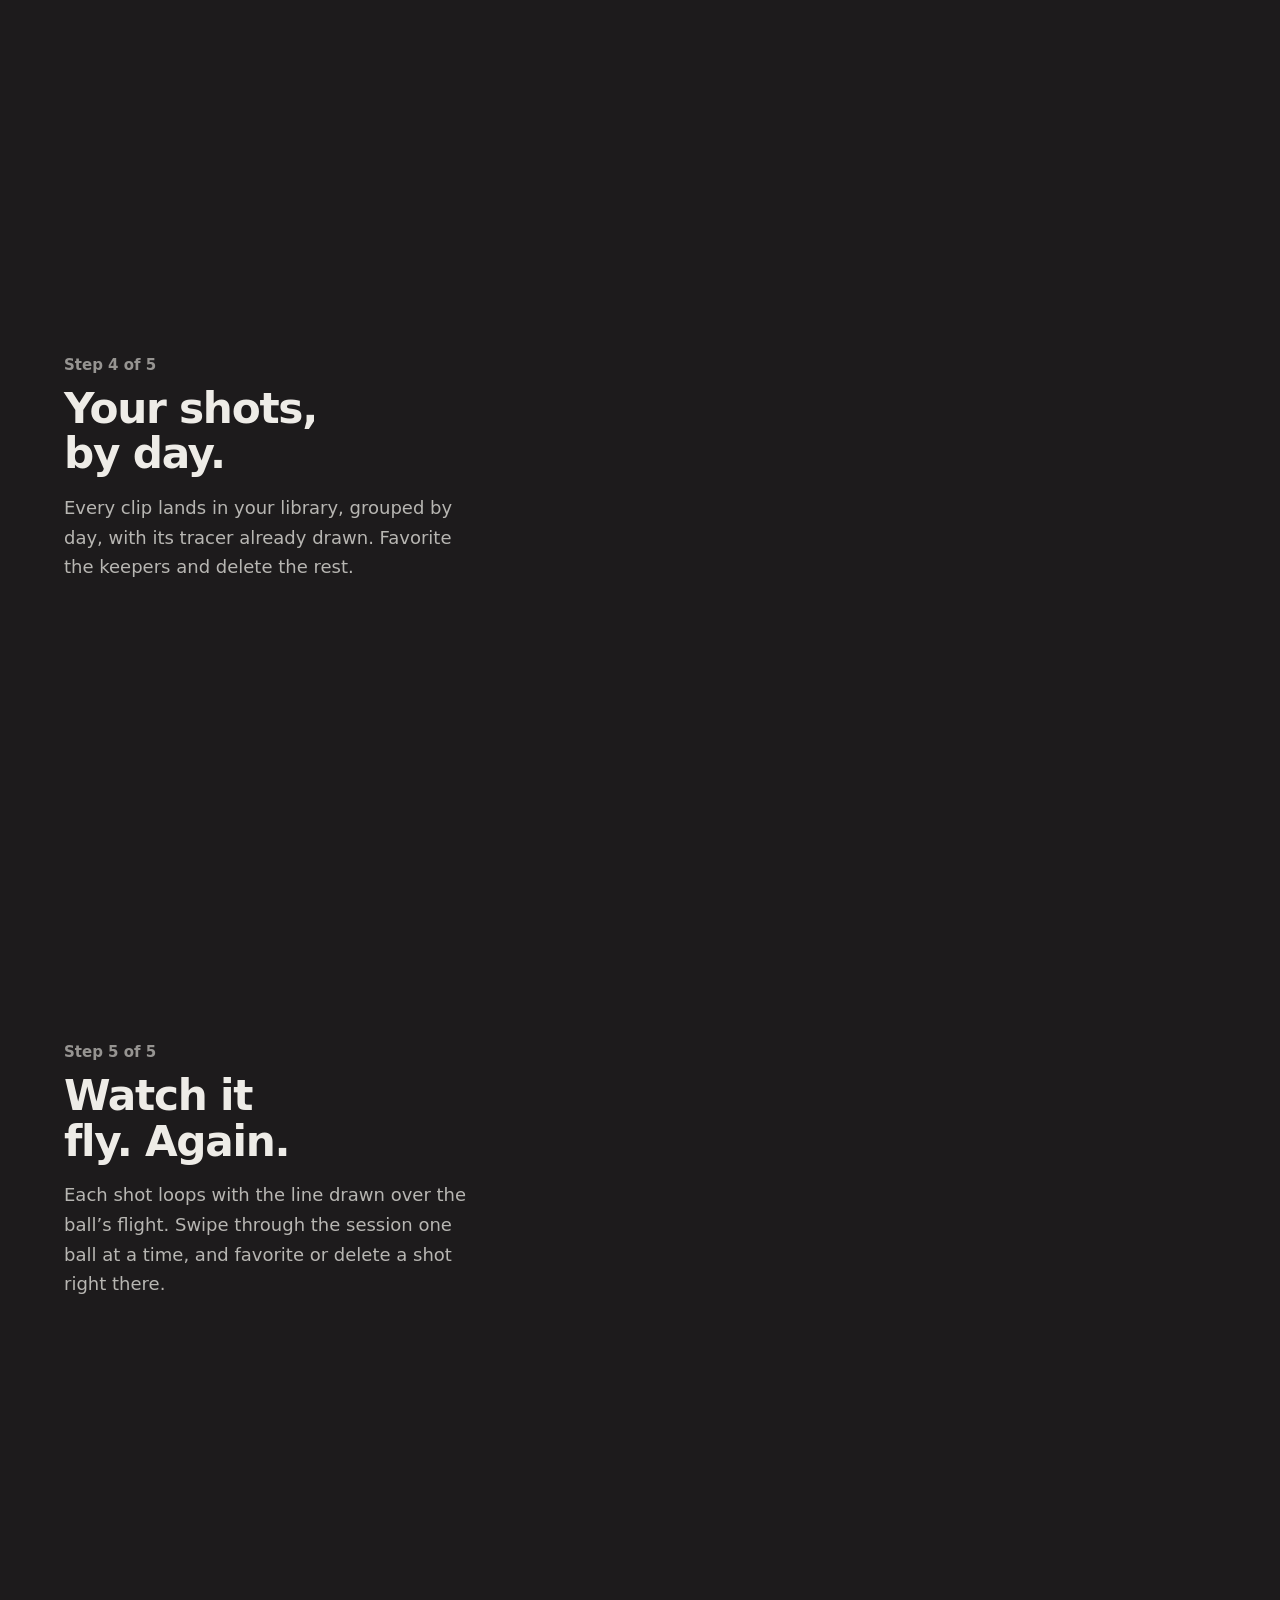
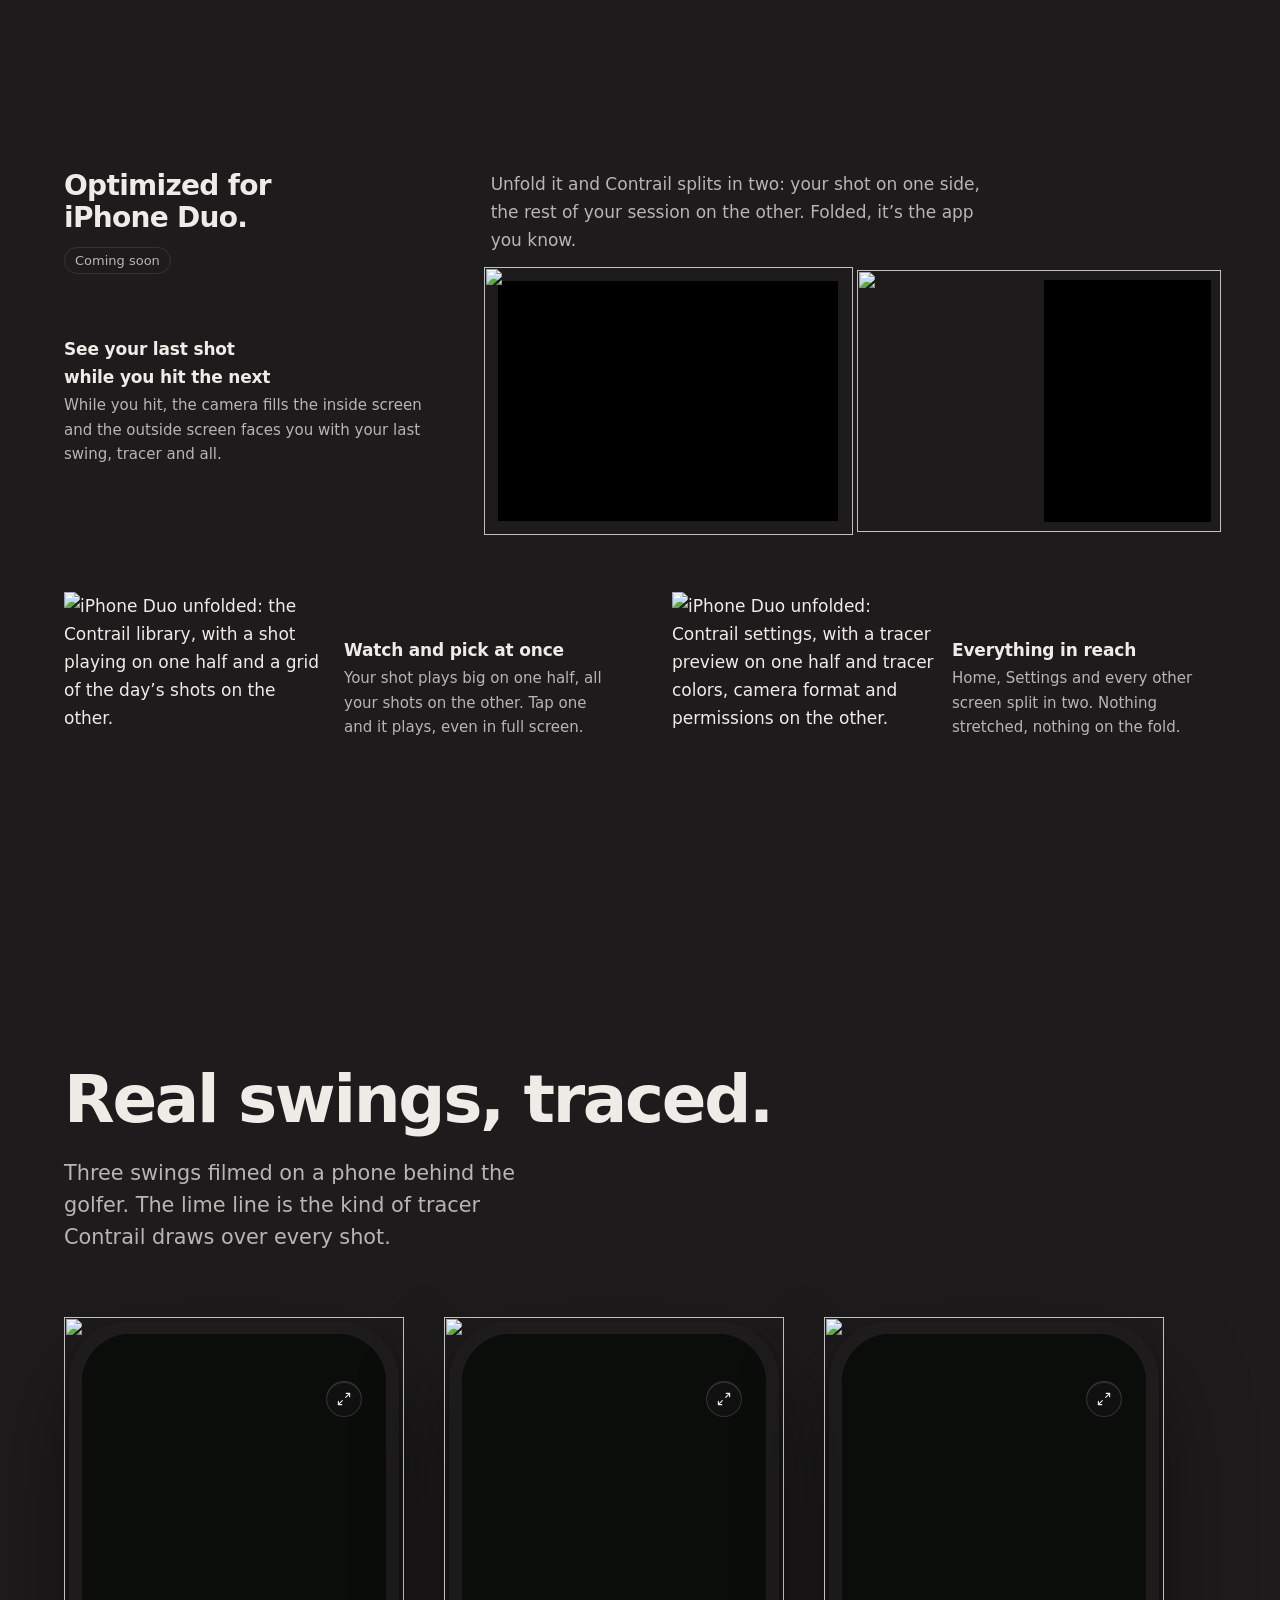
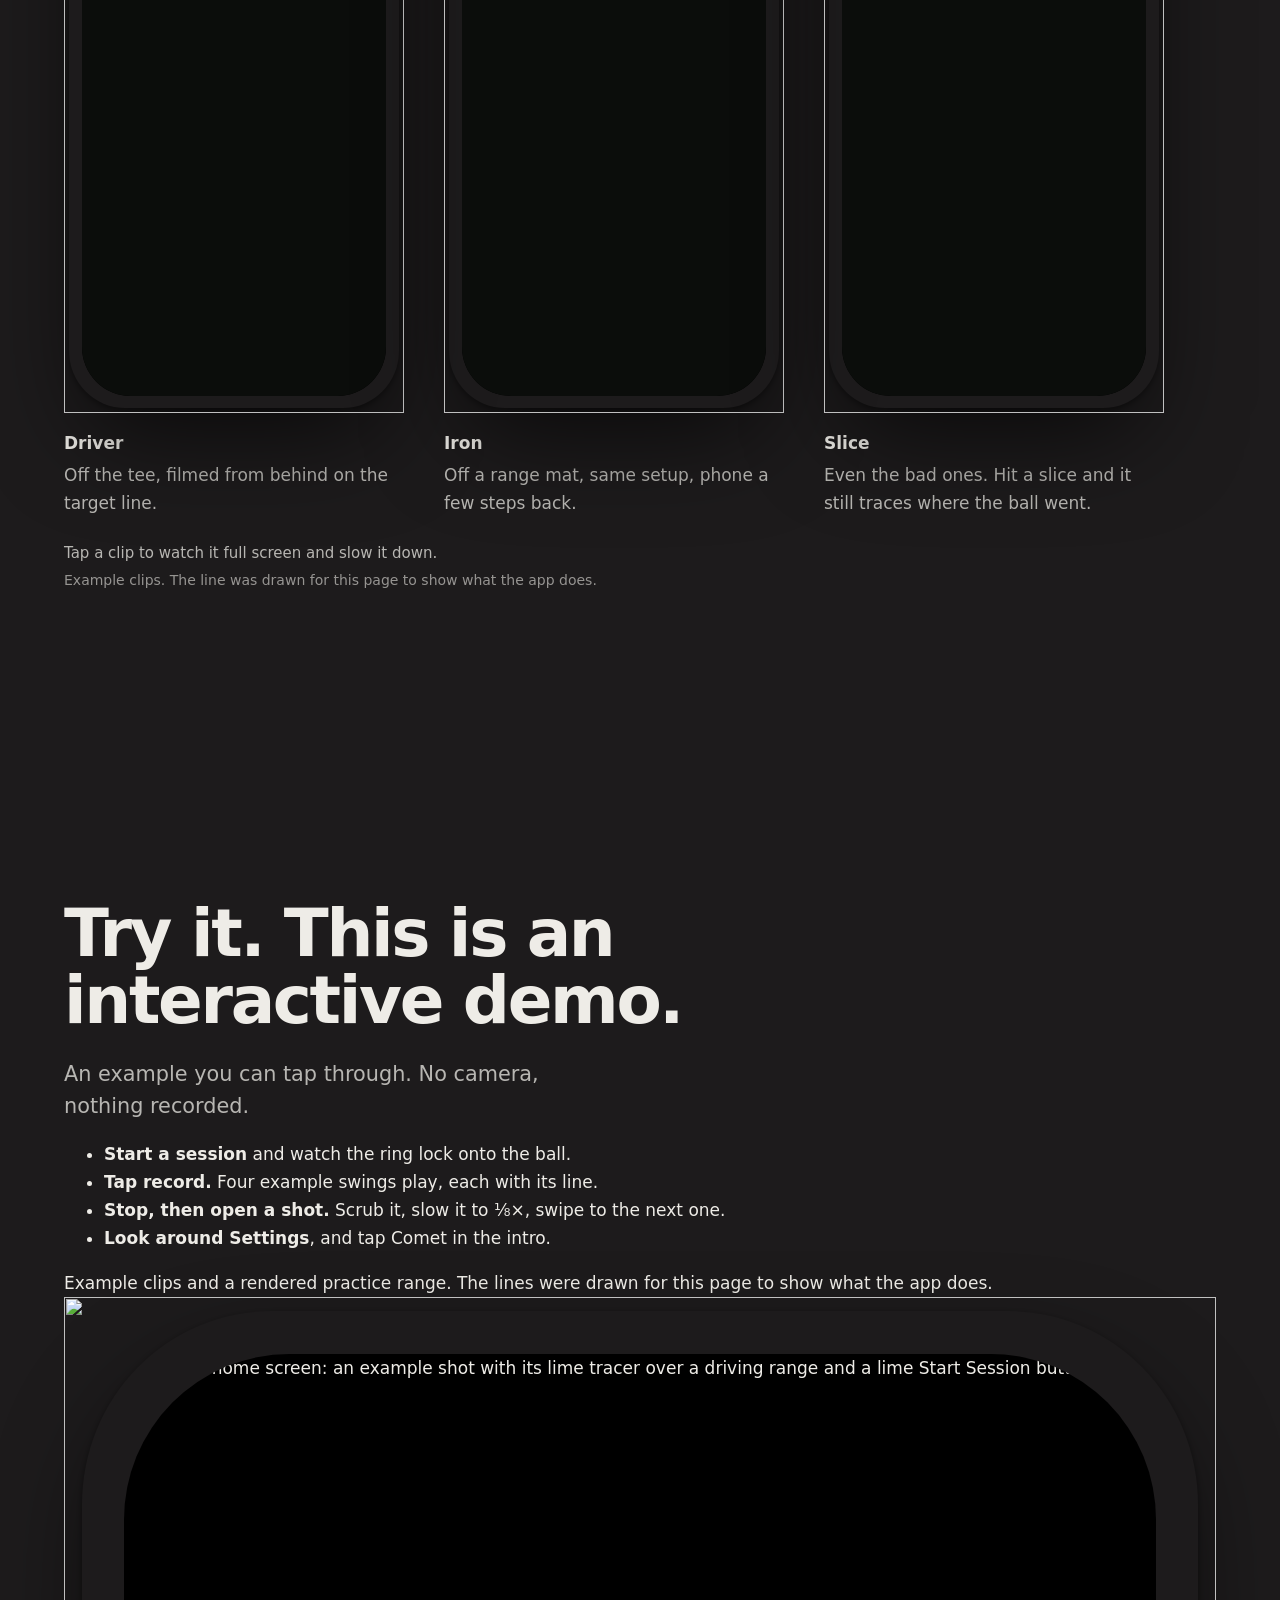
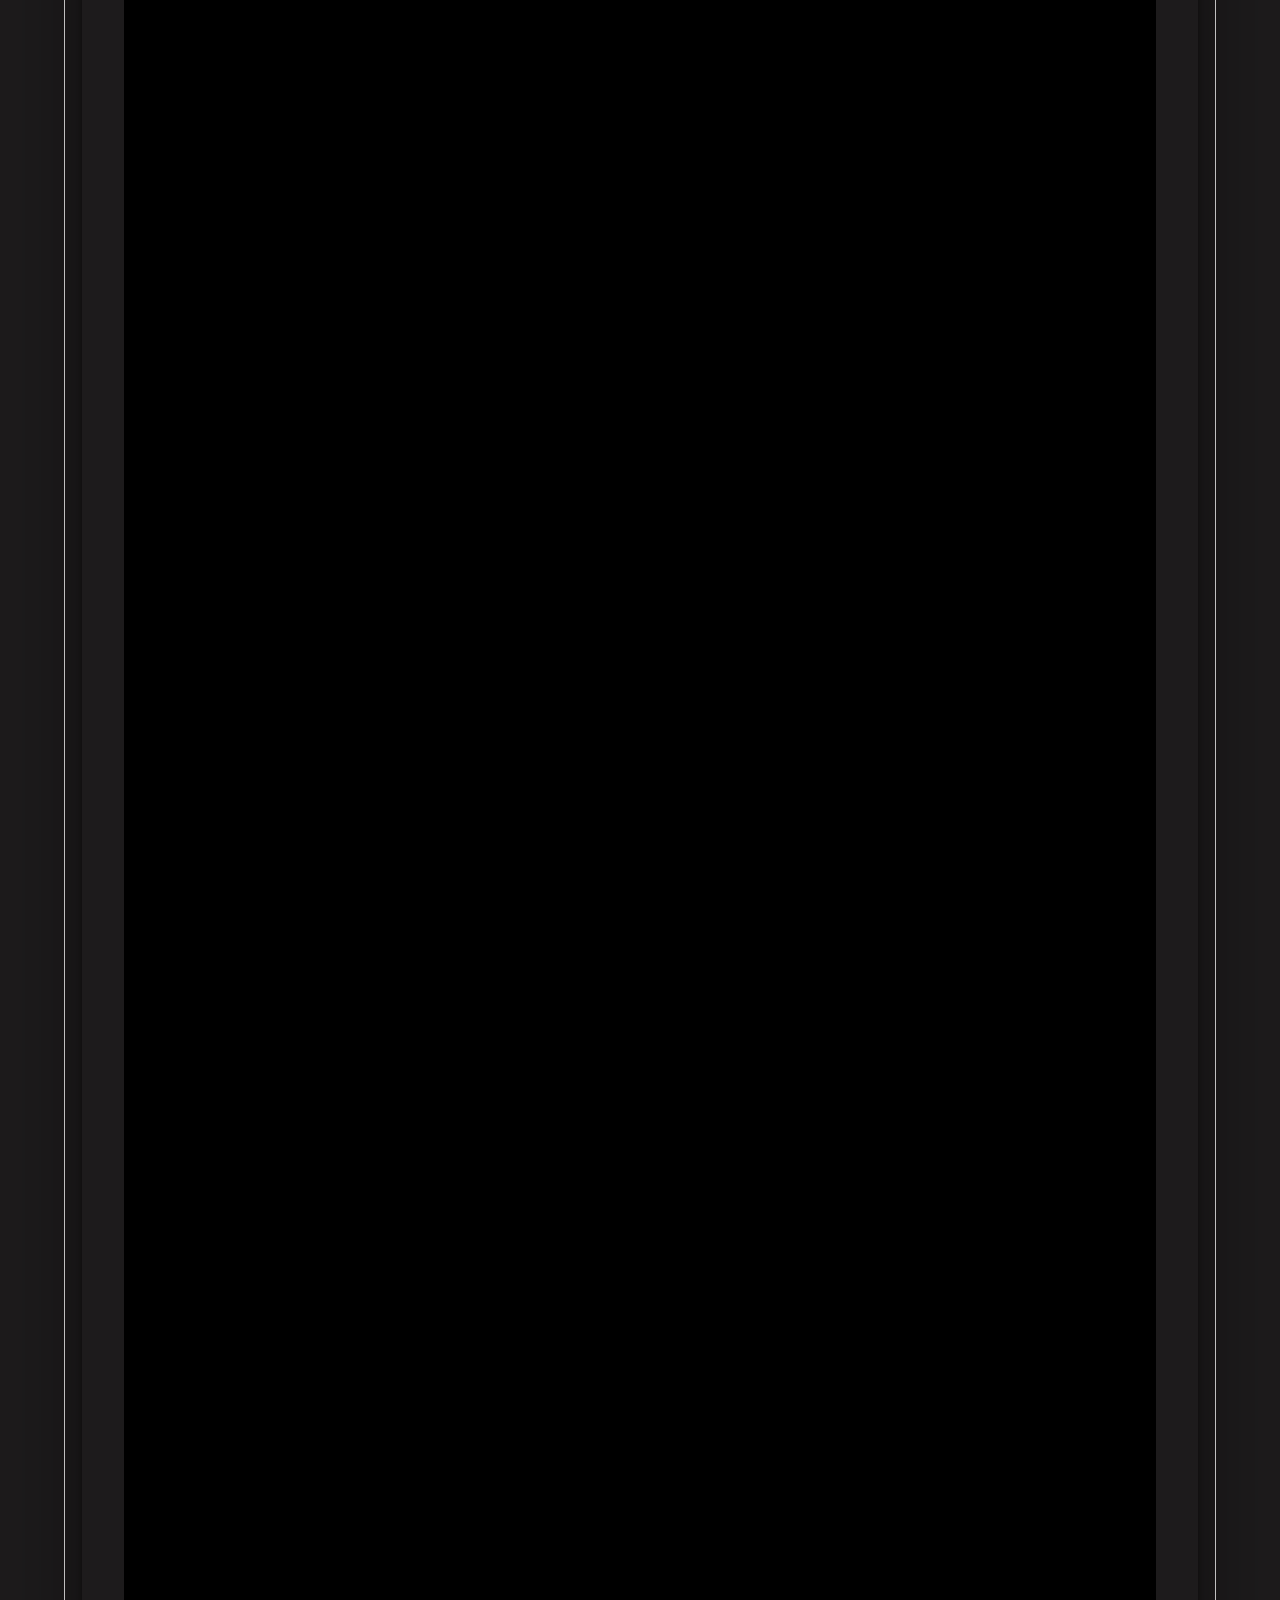
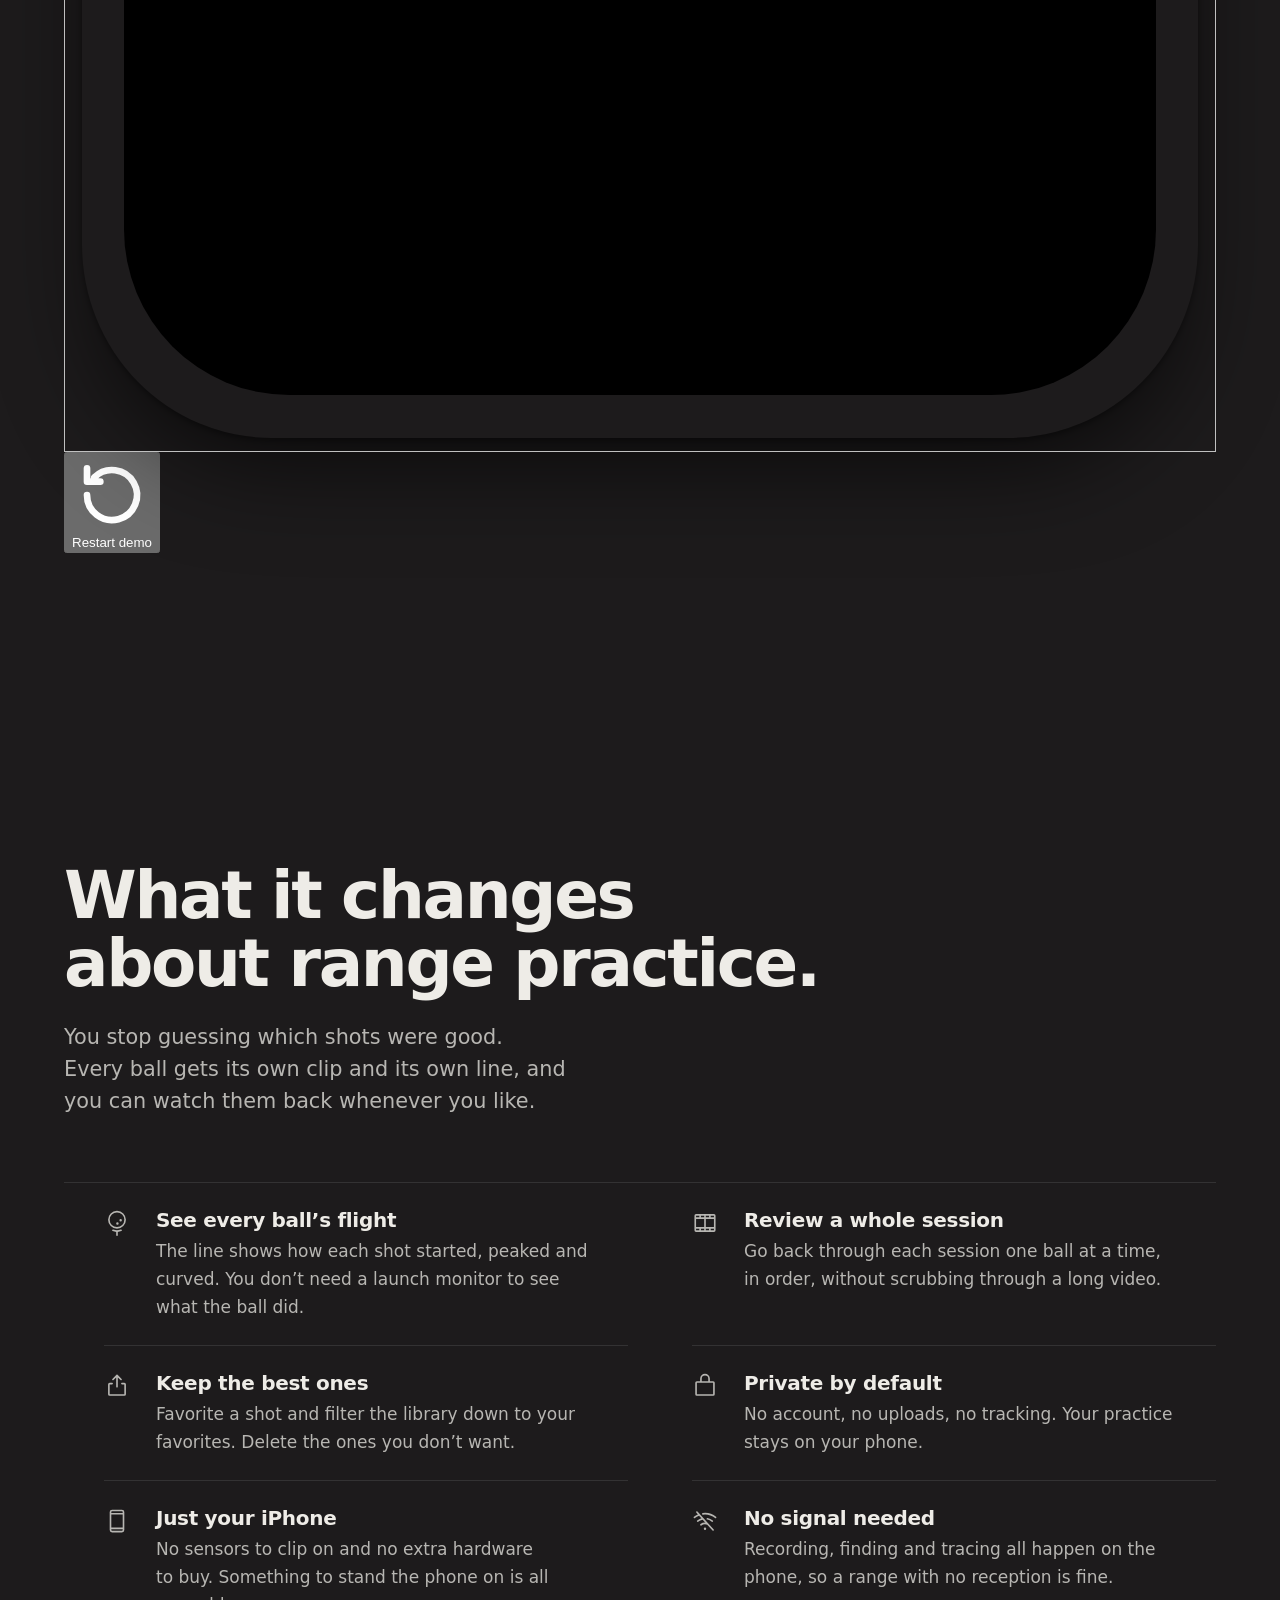
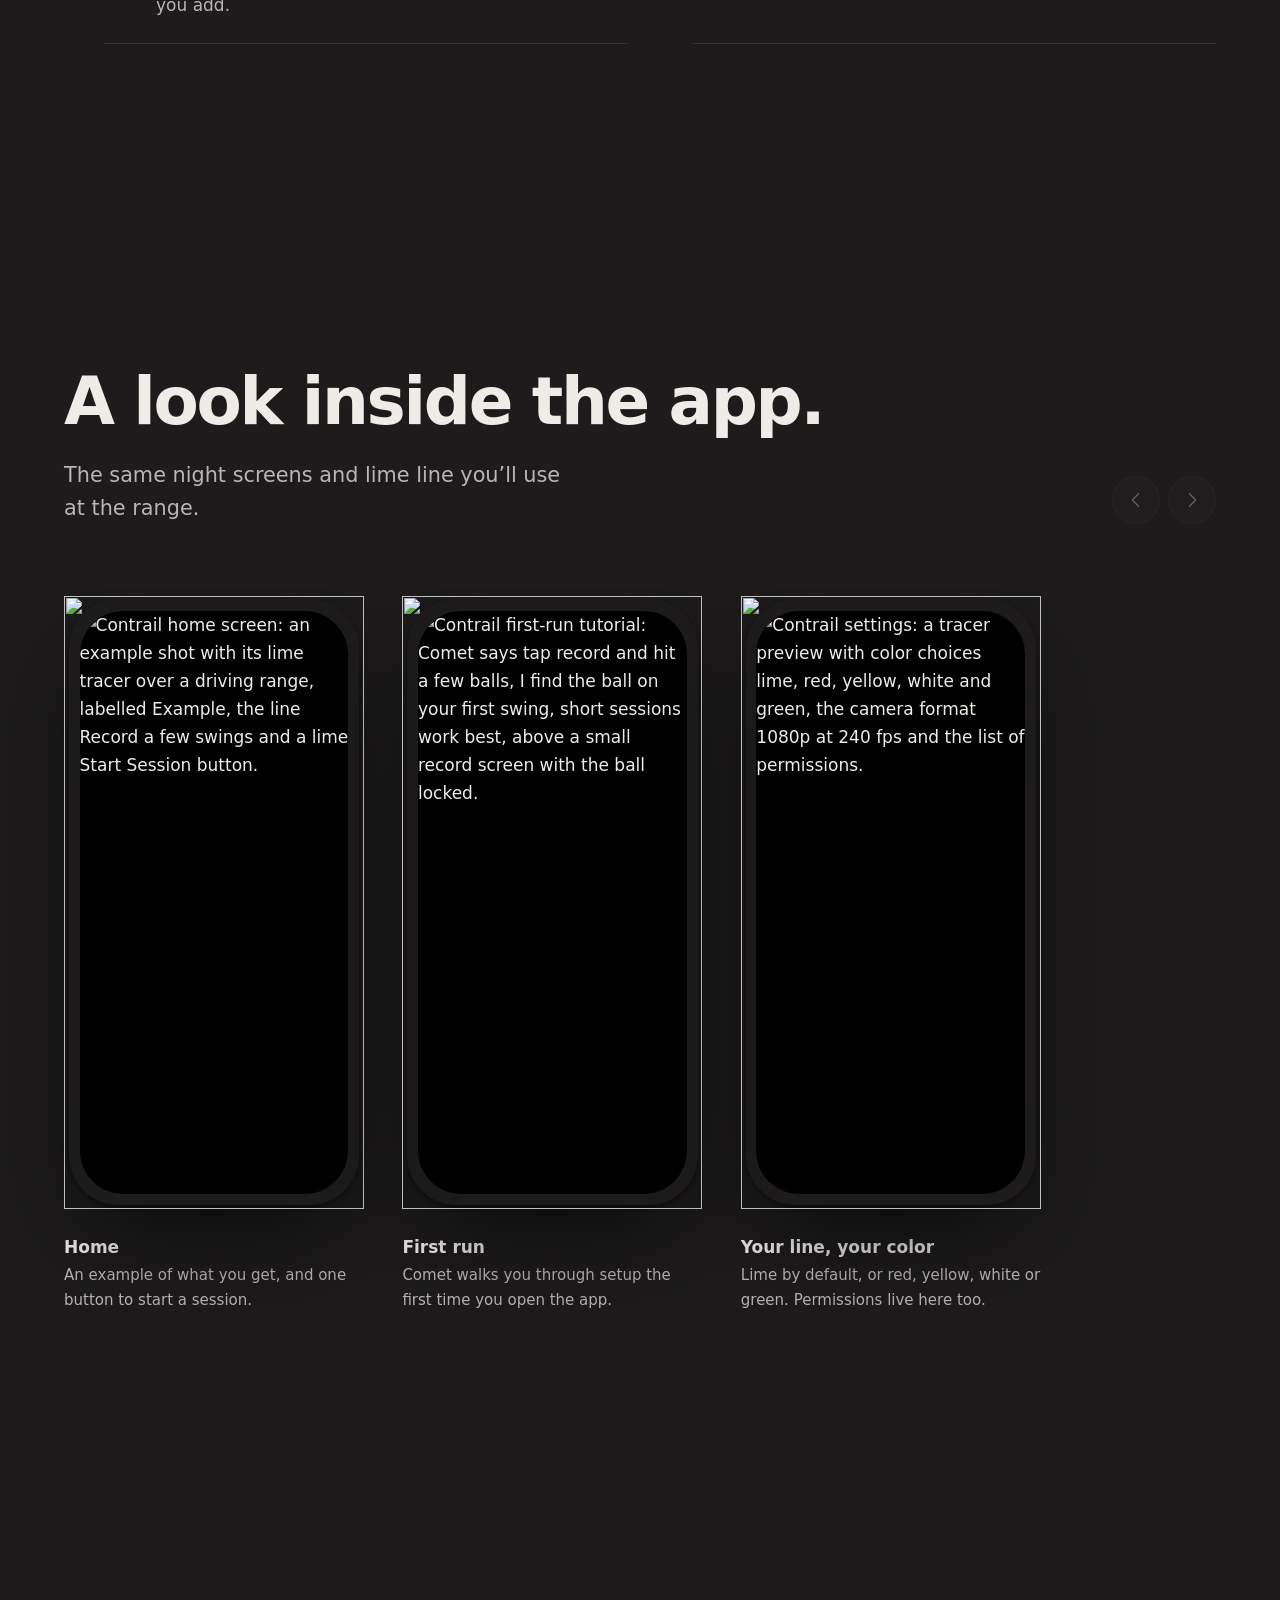
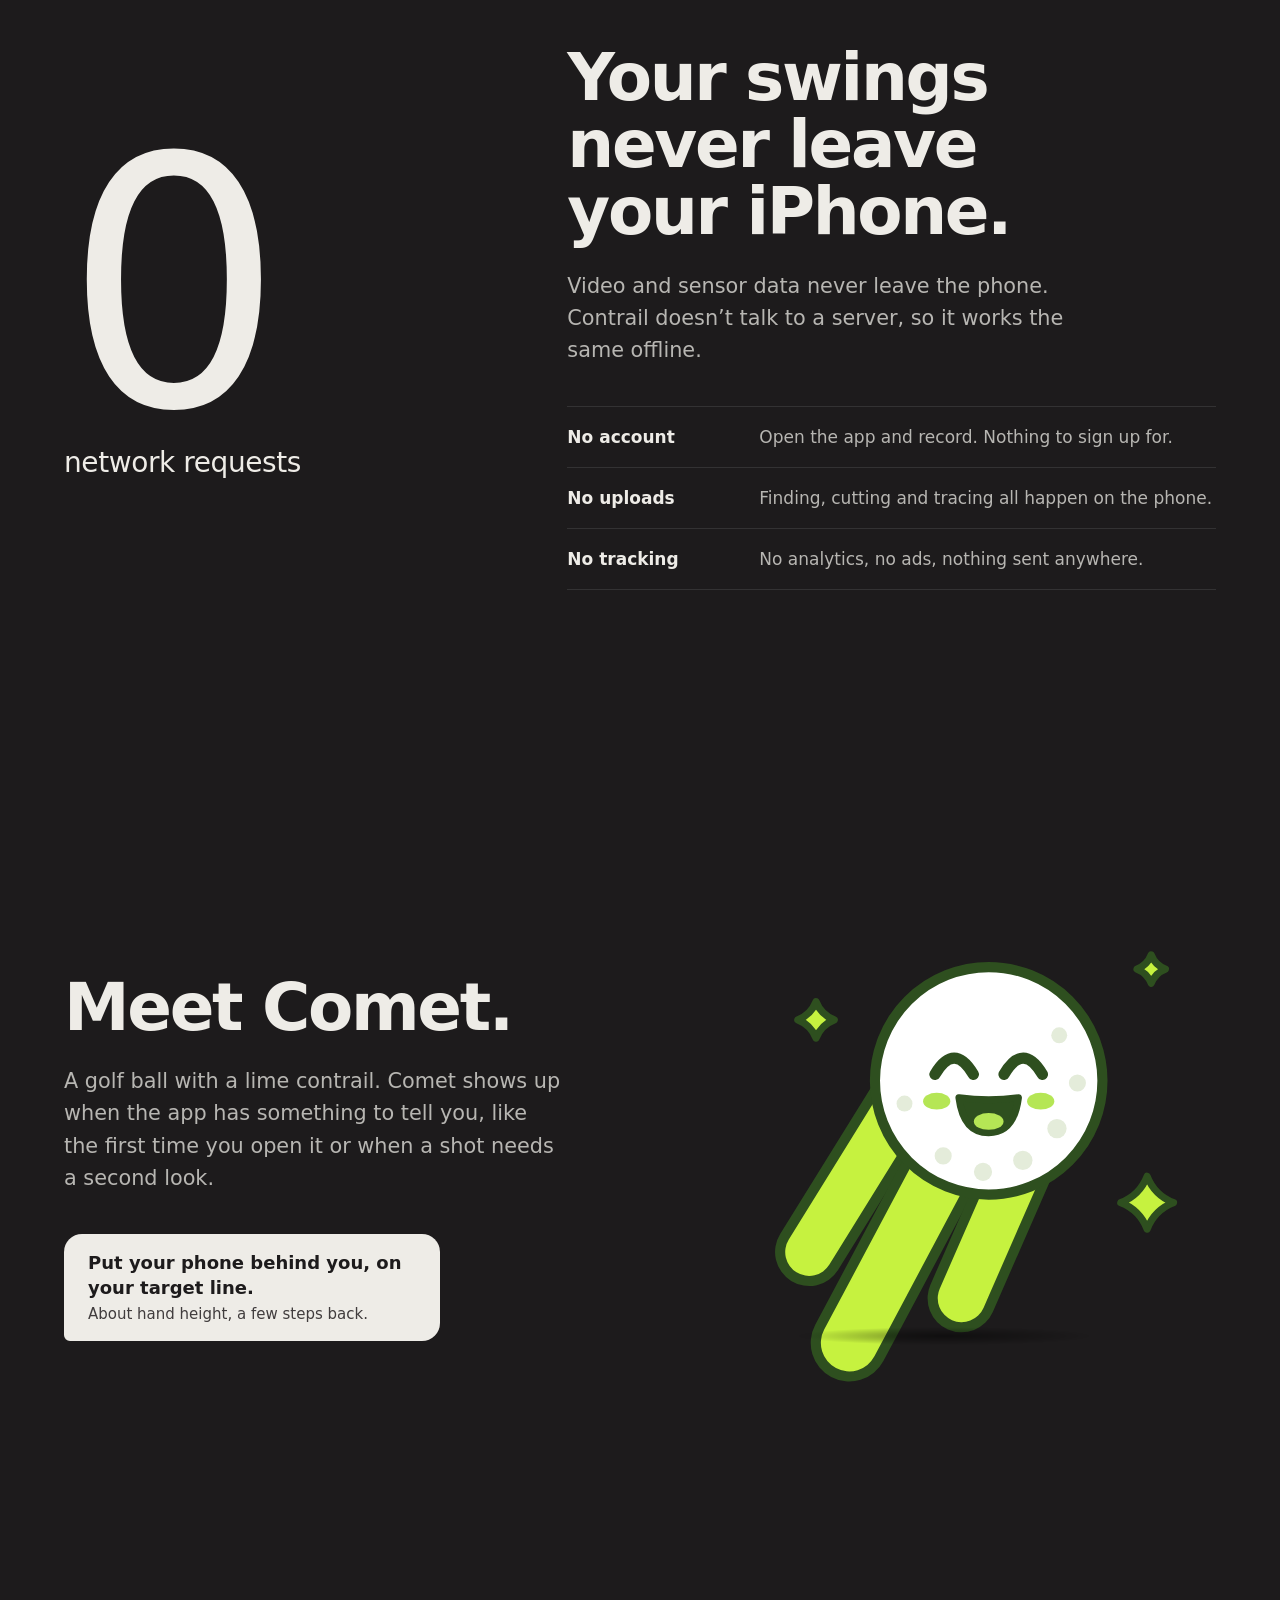
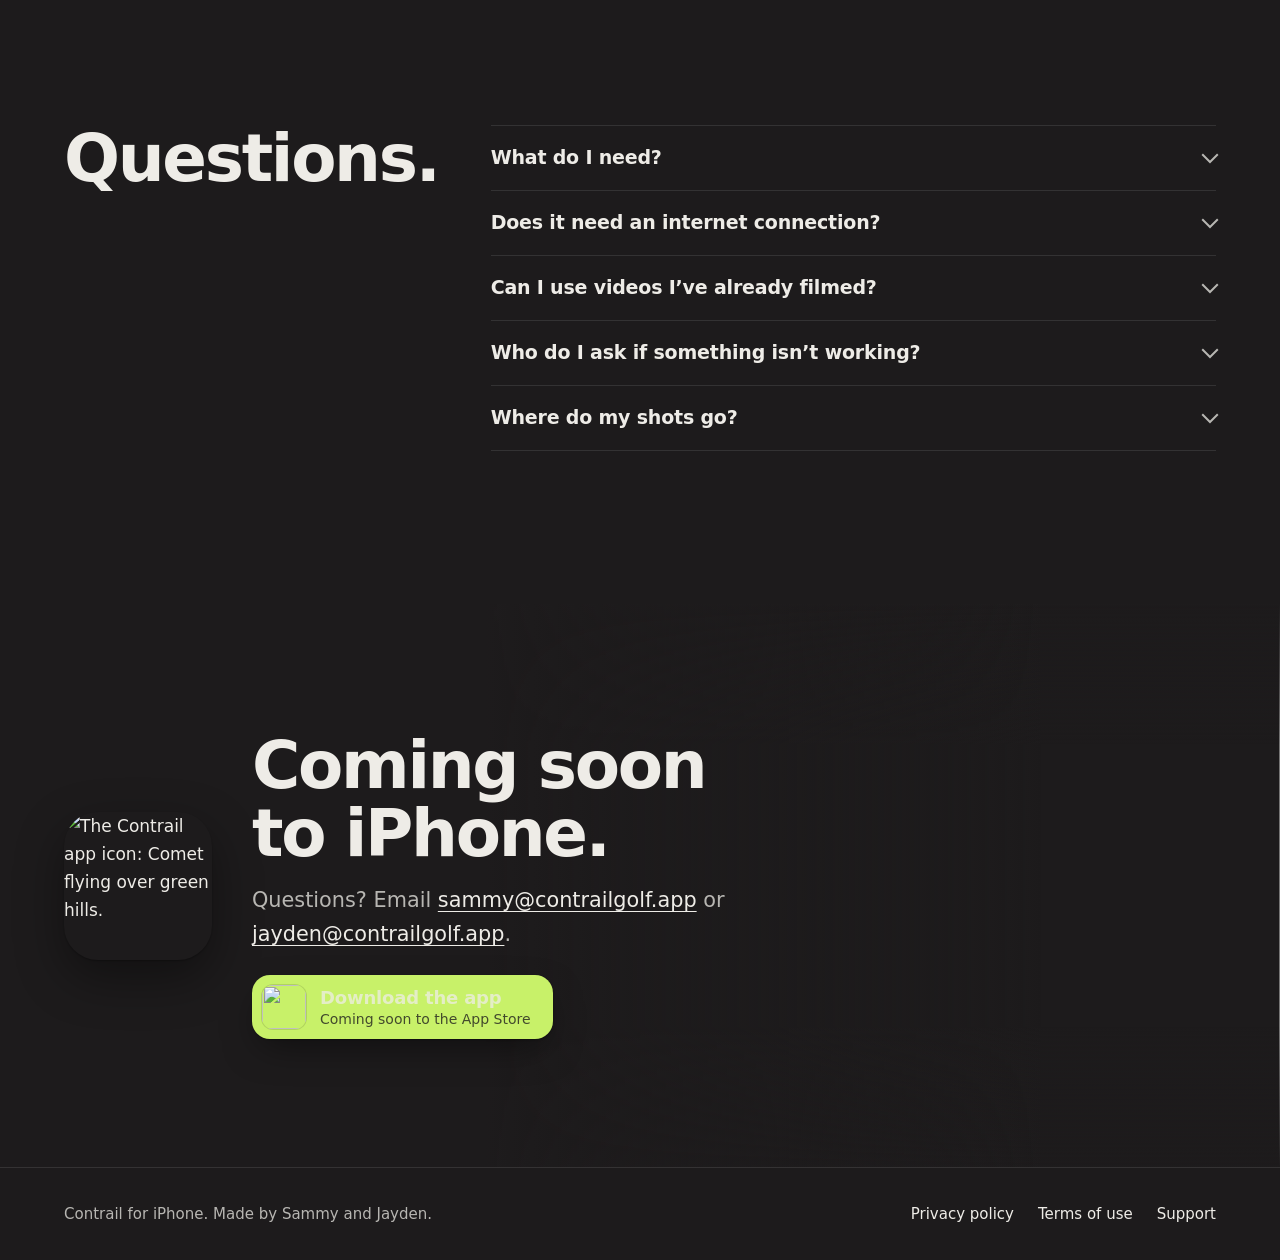
==== commit 9f4cb9a0: "Duo: live inside-screen recording on the 3D Duo; drop the replay pause button The scroll-driven Duo'" ====
--- a/public/index.html
+++ b/public/index.html
@@ -294,10 +294,6 @@
 .duo figcaption p { margin-top: 2px; max-width: 46ch; font-size: 15px; color: var(--white-2); }
 .duo-stage { display: grid; grid-template-columns: minmax(0, 4fr) minmax(0, 8fr); gap: var(--space-lg) var(--space-2xl); align-items: center; margin-top: var(--space-2xl); }
 .duo-stage figcaption { grid-row: 1; grid-column: 1; }
-.duo-stage .round-btn { margin-top: var(--space-lg); }
-.duo-stage .round-btn[hidden] { display: none; }
-.duo-stage .round-btn [data-icon="play"], .duo-stage .round-btn[aria-pressed="true"] [data-icon="pause"] { display: none; }
-.duo-stage .round-btn[aria-pressed="true"] [data-icon="play"] { display: block; }
 .duo-view { grid-row: 1; grid-column: 2; container-type: inline-size; position: relative; }
 .duo-tilt, .duo-device { transform-style: preserve-3d; }
 .duo-device { position: relative; display: grid; grid-template-columns: repeat(2, minmax(0, 1fr)); gap: var(--space-md); }
@@ -306,7 +302,9 @@
 .duo-face-front .duo-art { left: -1.983%; top: -2.771%; width: 103.966%; height: 105.542%; }
 .duo-face-back .duo-art { left: -1.345%; top: -1.502%; width: 102.723%; height: 103.005%; }
 .duo-art img { width: 100%; height: 100%; }
-.duo-art video { position: absolute; left: 51.374%; top: 3.646%; width: 45.746%; height: 92.707%; object-fit: cover; background: #000; }
+.duo-art video { position: absolute; object-fit: cover; background: #000; }
+.duo-face-back .duo-art video { left: 51.374%; top: 3.646%; width: 45.746%; height: 92.707%; }
+.duo-face-front .duo-art video { left: 3.880%; top: 5.340%; width: 92.240%; height: 89.319%; }
 .duo-art video + img { position: absolute; inset: 0; }
 .duo-edge, .duo-sheen, .duo-shadow { display: none; }
 /* Scroll-driven 3D (added by JS when motion is allowed): a sticky stage inside a tall runway. */
@@ -323,6 +321,7 @@
   background: linear-gradient(105deg, transparent 38%, oklch(100% 0 0 / 0.16) 50%, transparent 62%) no-repeat;
   background-size: 260% 100%; background-position: calc(115% - var(--p, 0) * 130%) 0;
   -webkit-mask: var(--mask) center / 100% 100% no-repeat; mask: var(--mask) center / 100% 100% no-repeat; }
+.duo.is-scrub .duo-face > .duo-sheen { border-radius: 8.4% / 11.7%; -webkit-mask: none; mask: none; }
 .duo.is-scrub .duo-shadow { display: block; position: absolute; left: 12%; right: 12%; bottom: -9%; height: 10%; border-radius: 50%;
   background: radial-gradient(closest-side, oklch(0% 0 0 / 0.55), transparent); filter: blur(6px); will-change: transform, opacity; }
 .duo-points { display: grid; grid-template-columns: repeat(2, minmax(0, 1fr)); gap: var(--space-lg) var(--space-2xl); margin-top: var(--space-2xl); }
@@ -649,9 +648,12 @@
             <div class="duo-tilt" data-duo-tilt>
               <div class="duo-device" data-duo-device>
                 <span class="duo-edge" style="--z:-1.639;--edge:oklch(28% 0.03 262)"></span><span class="duo-edge" style="--z:-1.518;--edge:oklch(29% 0.03 262)"></span><span class="duo-edge" style="--z:-1.396;--edge:oklch(30% 0.03 262)"></span><span class="duo-edge" style="--z:-1.275;--edge:oklch(31% 0.03 262)"></span><span class="duo-edge" style="--z:-1.154;--edge:oklch(32% 0.03 262)"></span><span class="duo-edge" style="--z:-1.032;--edge:oklch(33% 0.03 262)"></span><span class="duo-edge" style="--z:-0.911;--edge:oklch(34% 0.03 262)"></span><span class="duo-edge" style="--z:-0.789;--edge:oklch(34% 0.03 262)"></span><span class="duo-edge" style="--z:-0.668;--edge:oklch(35% 0.03 262)"></span><span class="duo-edge" style="--z:-0.546;--edge:oklch(36% 0.03 262)"></span><span class="duo-edge" style="--z:-0.425;--edge:oklch(37% 0.03 262)"></span><span class="duo-edge" style="--z:-0.304;--edge:oklch(38% 0.03 262)"></span><span class="duo-edge" style="--z:-0.182;--edge:oklch(39% 0.03 262)"></span><span class="duo-edge" style="--z:-0.061;--edge:oklch(40% 0.03 262)"></span><span class="duo-edge" style="--z:0.061;--edge:oklch(40% 0.03 262)"></span><span class="duo-edge" style="--z:0.182;--edge:oklch(39% 0.03 262)"></span><span class="duo-edge" style="--z:0.304;--edge:oklch(38% 0.03 262)"></span><span class="duo-edge" style="--z:0.425;--edge:oklch(37% 0.03 262)"></span><span class="duo-edge" style="--z:0.546;--edge:oklch(36% 0.03 262)"></span><span class="duo-edge" style="--z:0.668;--edge:oklch(35% 0.03 262)"></span><span class="duo-edge" style="--z:0.789;--edge:oklch(34% 0.03 262)"></span><span class="duo-edge" style="--z:0.911;--edge:oklch(34% 0.03 262)"></span><span class="duo-edge" style="--z:1.032;--edge:oklch(33% 0.03 262)"></span><span class="duo-edge" style="--z:1.154;--edge:oklch(32% 0.03 262)"></span><span class="duo-edge" style="--z:1.275;--edge:oklch(31% 0.03 262)"></span><span class="duo-edge" style="--z:1.396;--edge:oklch(30% 0.03 262)"></span><span class="duo-edge" style="--z:1.518;--edge:oklch(29% 0.03 262)"></span><span class="duo-edge" style="--z:1.639;--edge:oklch(28% 0.03 262)"></span>
-                <div class="duo-face duo-face-front"><div class="duo-art"><img src="/assets/screens/duo/04-record-recording-720.webp" srcset="/assets/screens/duo/04-record-recording-720.webp 720w, /assets/screens/duo/04-record-recording-1080.webp 1080w" sizes="(max-width: 900px) calc(100vw - 32px), 760px" width="720" height="524" loading="lazy" decoding="async" alt="iPhone Duo unfolded, inside screen: Contrail recording, with the camera view on one half and the last shot replaying on the other."><span class="duo-sheen" style="--mask:url('/assets/screens/duo/04-record-recording-720.webp')"></span></div></div>
+                <div class="duo-face duo-face-front"><div class="duo-art">
+                  <video muted loop playsinline autoplay preload="none" width="1200" height="844" poster="/assets/screens/duo/inner-recording-poster.webp" aria-label="iPhone Duo unfolded, inside screen: Contrail recording, with the camera view on the left, the shot numbers and stop button in the middle, and the last shot replaying with its tracer on the right." data-duo-video><source data-src="/assets/screens/duo/inner-recording.webm" type="video/webm"><source data-src="/assets/screens/duo/inner-recording.mp4" type="video/mp4"></video>
+                  <img src="/assets/device/iphone-duo-night-sky-inner-open-landscape-720.webp" srcset="/assets/device/iphone-duo-night-sky-inner-open-landscape-720.webp 720w, /assets/device/iphone-duo-night-sky-inner-open-landscape-1080.webp 1080w" sizes="(max-width: 900px) calc(100vw - 32px), 760px" width="720" height="523" loading="lazy" decoding="async" alt="">
+                </div><span class="duo-sheen"></span></div>
                 <div class="duo-face duo-face-back"><div class="duo-art">
-                  <video muted loop playsinline preload="none" width="540" height="786" poster="/assets/screens/duo/replay-outer-poster.webp" aria-label="The outside screen of iPhone Duo, facing the golfer, replaying the last swing full screen with its lime tracer." data-duo-video><source data-src="/assets/screens/duo/replay-outer.mp4" type="video/mp4"></video>
+                  <video muted loop playsinline autoplay preload="none" width="540" height="786" poster="/assets/screens/duo/replay-outer-poster.webp" aria-label="The outside screen of iPhone Duo, facing the golfer, replaying the last swing full screen with its lime tracer." data-duo-video><source data-src="/assets/screens/duo/replay-outer.mp4" type="video/mp4"></video>
                   <img src="/assets/device/iphone-duo-night-sky-outer-open-720.webp" srcset="/assets/device/iphone-duo-night-sky-outer-open-720.webp 720w, /assets/device/iphone-duo-night-sky-outer-open-1080.webp 1080w" sizes="(max-width: 900px) calc(100vw - 32px), 760px" width="720" height="517" loading="lazy" decoding="async" alt="">
                   <span class="duo-sheen" style="--mask:url('/assets/device/iphone-duo-night-sky-outer-open-720.webp')"></span>
                 </div></div>
@@ -662,7 +664,6 @@
           <figcaption>
             <h3>See your last shot while you hit the next</h3>
             <p>While you hit, the camera fills the inside screen and the outside screen faces you with your last swing, tracer and all.</p>
-            <button class="round-btn solid" type="button" aria-label="Pause video" aria-pressed="false" hidden data-duo-pause><svg data-icon="pause" viewBox="0 0 256 256" fill="currentColor" aria-hidden="true" focusable="false"><path d="M200,32H160a16,16,0,0,0-16,16V208a16,16,0,0,0,16,16h40a16,16,0,0,0,16-16V48A16,16,0,0,0,200,32ZM96,32H56A16,16,0,0,0,40,48V208a16,16,0,0,0,16,16H96a16,16,0,0,0,16-16V48A16,16,0,0,0,96,32Z"/></svg><svg data-icon="play" viewBox="0 0 256 256" fill="currentColor" aria-hidden="true" focusable="false"><path d="M240,128a15.74,15.74,0,0,1-7.6,13.51L88.32,229.65a16,16,0,0,1-16.2.3A15.86,15.86,0,0,1,64,216.13V39.87a15.86,15.86,0,0,1,8.12-13.82,16,16,0,0,1,16.2.3L232.4,114.49A15.74,15.74,0,0,1,240,128Z"/></svg></button>
           </figcaption>
         </figure>
       </div>
@@ -1431,24 +1432,29 @@
 <script>
   // iPhone Duo (#duo): scroll turns the phone from the inside screen (recording) to the outside screen (last swing replaying).
   // CSS-sticky stage in a tall runway (no JS pin, like the hero on phones), scrubbed by ScrollTrigger; transforms only.
-  // The replay video plays whenever the stage is on screen; scroll drives only the pose. Reduced motion (or no GSAP): both
-  // sides side by side, nothing turns, the video waits for the play button.
+  // Both screens (inside: recording; outside: replay) loop whenever the stage is on screen, with no controls; scroll drives
+  // only the pose. Reduced motion: both sides side by side, nothing turns, the videos stay on their posters.
   (function () {
     var sec = document.querySelector('[data-duo]'); if (!sec) return;
-    var video = sec.querySelector('[data-duo-video]'), btn = sec.querySelector('[data-duo-pause]');
+    var videos = [].slice.call(sec.querySelectorAll('[data-duo-video]'));
     var reduce = window.matchMedia('(prefers-reduced-motion: reduce)');
-    var paused = reduce.matches, inView = false, loaded = false;
+    var inView = false, loaded = false;
     function load() {
       if (loaded) return; loaded = true;
-      var src = video.querySelector('source[data-src]'); src.src = src.getAttribute('data-src'); video.load();
-    }
-    function sync() { if (inView && !paused) { load(); video.play().catch(function () {}); } else video.pause(); }
-    function setBtn() { btn.setAttribute('aria-pressed', String(paused)); btn.setAttribute('aria-label', paused ? 'Play video' : 'Pause video'); }
-    btn.hidden = false; setBtn();
-    btn.addEventListener('click', function () { paused = !paused; setBtn(); if (!paused) load(); sync(); });
+      videos.forEach(function (v) {
+        [].forEach.call(v.querySelectorAll('source[data-src]'), function (s) { s.src = s.getAttribute('data-src'); });
+        v.load();
+      });
+    }
+    function sync() {
+      var on = inView && !reduce.matches;
+      if (on) load();
+      videos.forEach(function (v) { if (on) v.play().catch(function () {}); else v.pause(); });
+    }
     if ('IntersectionObserver' in window) {
       new IntersectionObserver(function (e) { inView = e[0].isIntersecting; sync(); }, { rootMargin: '10% 0px' }).observe(sec.querySelector('[data-duo-view]'));
     }
+    if (reduce.addEventListener) reduce.addEventListener('change', sync);
 
     document.addEventListener('DOMContentLoaded', function () { // after the page's own ScrollTriggers (registered earlier)
       if (!window.gsap || !window.ScrollTrigger) return;
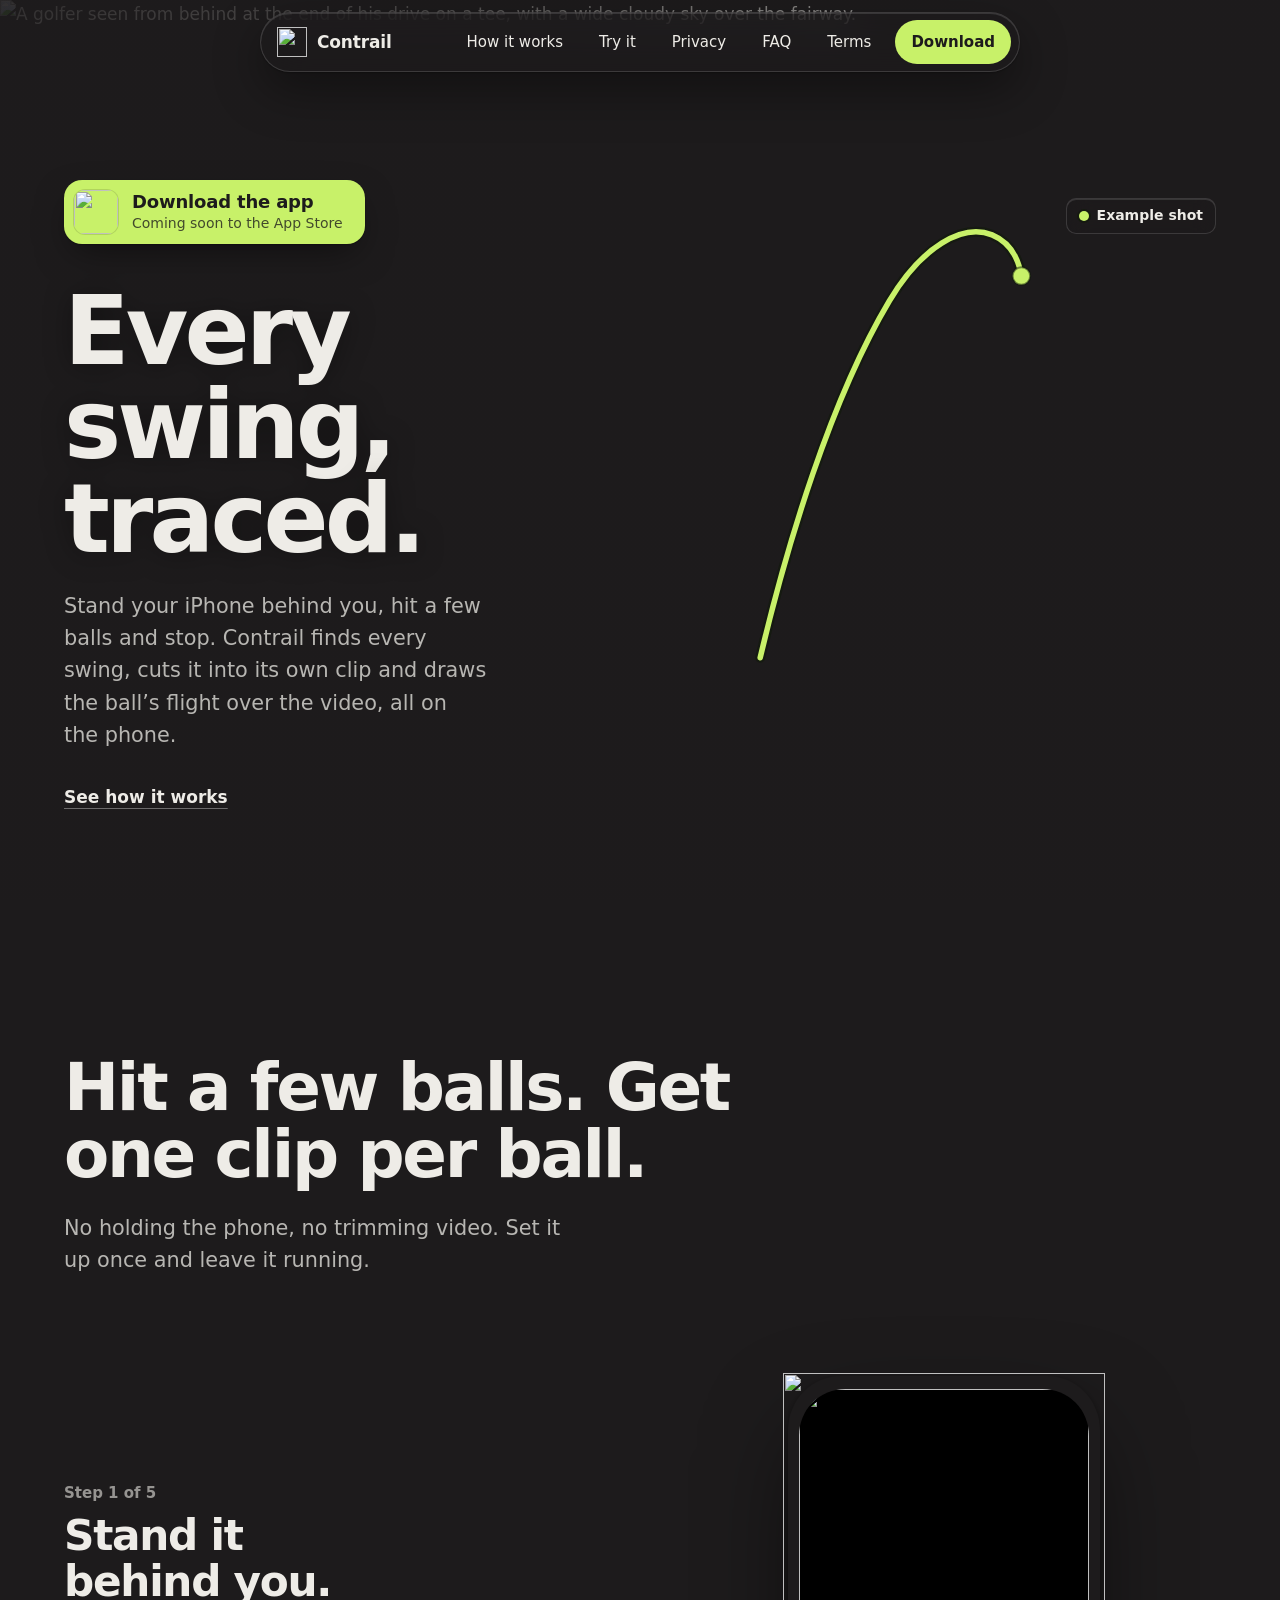
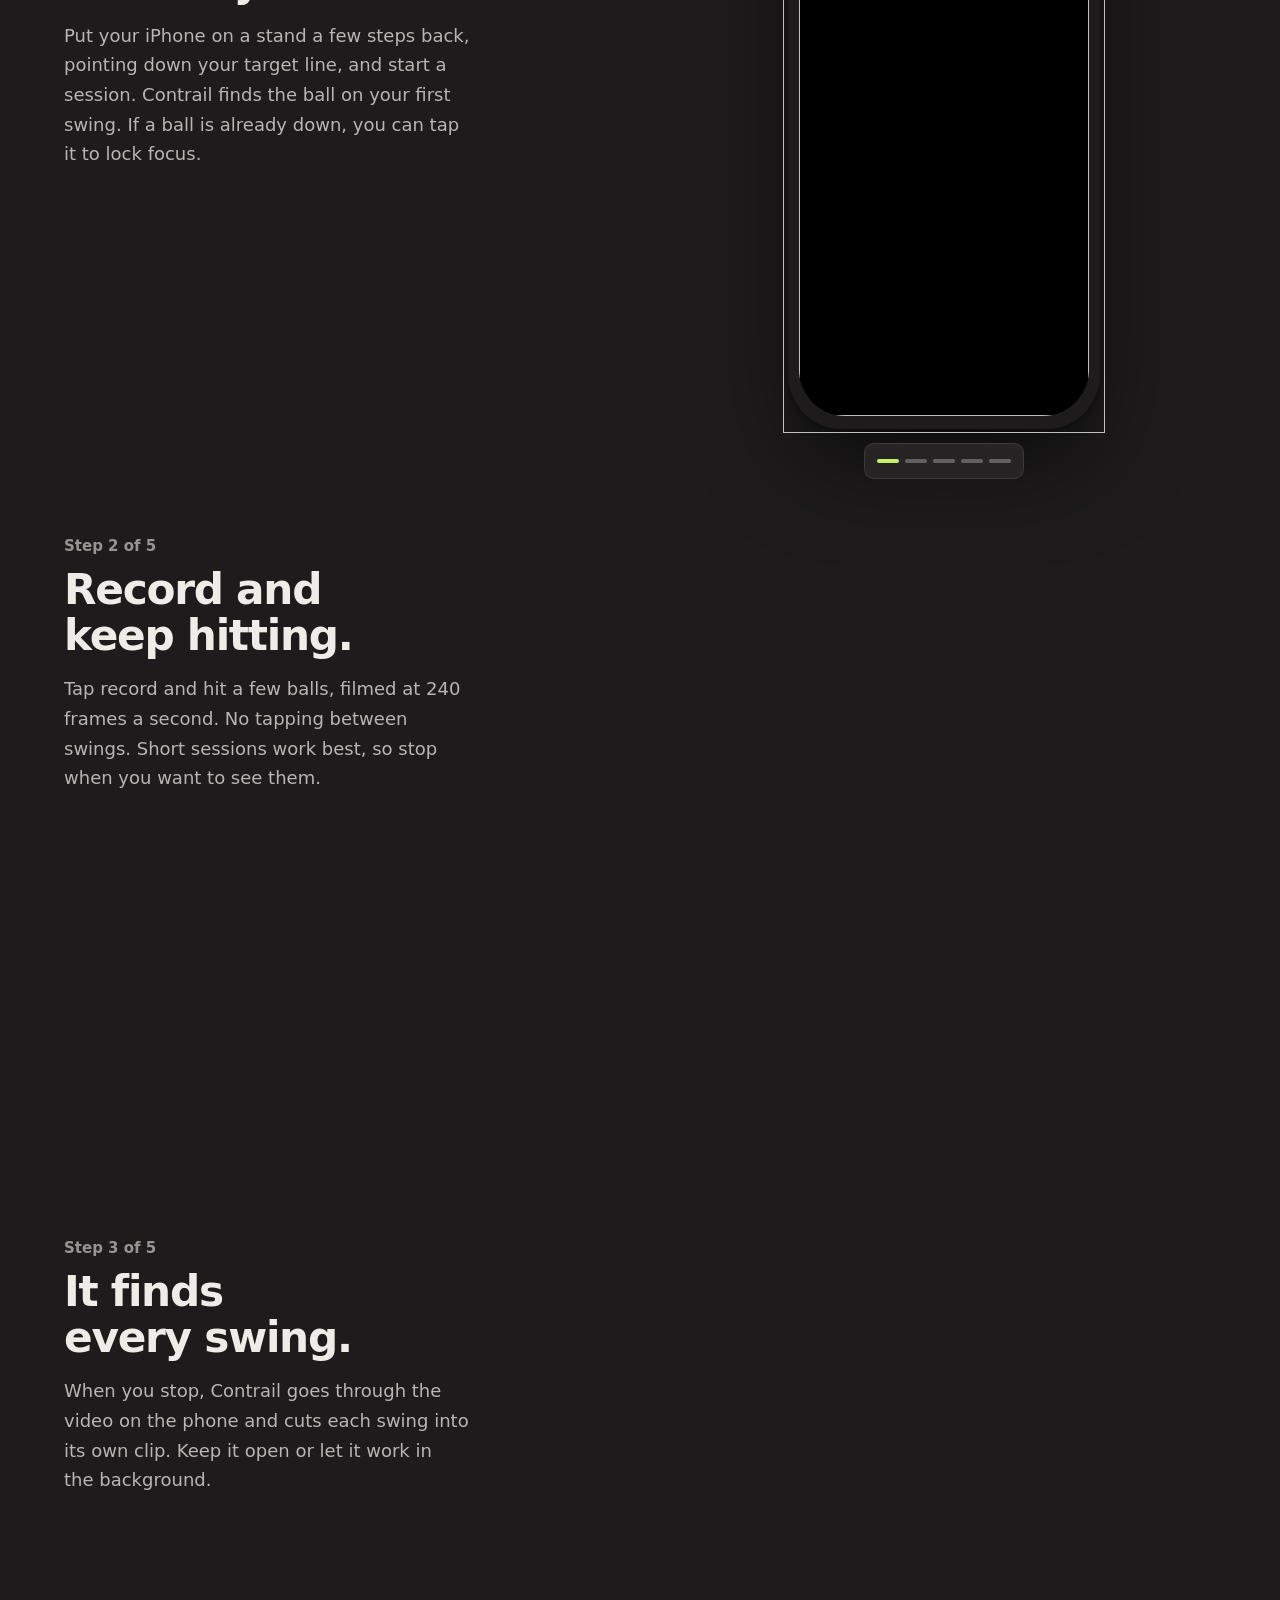
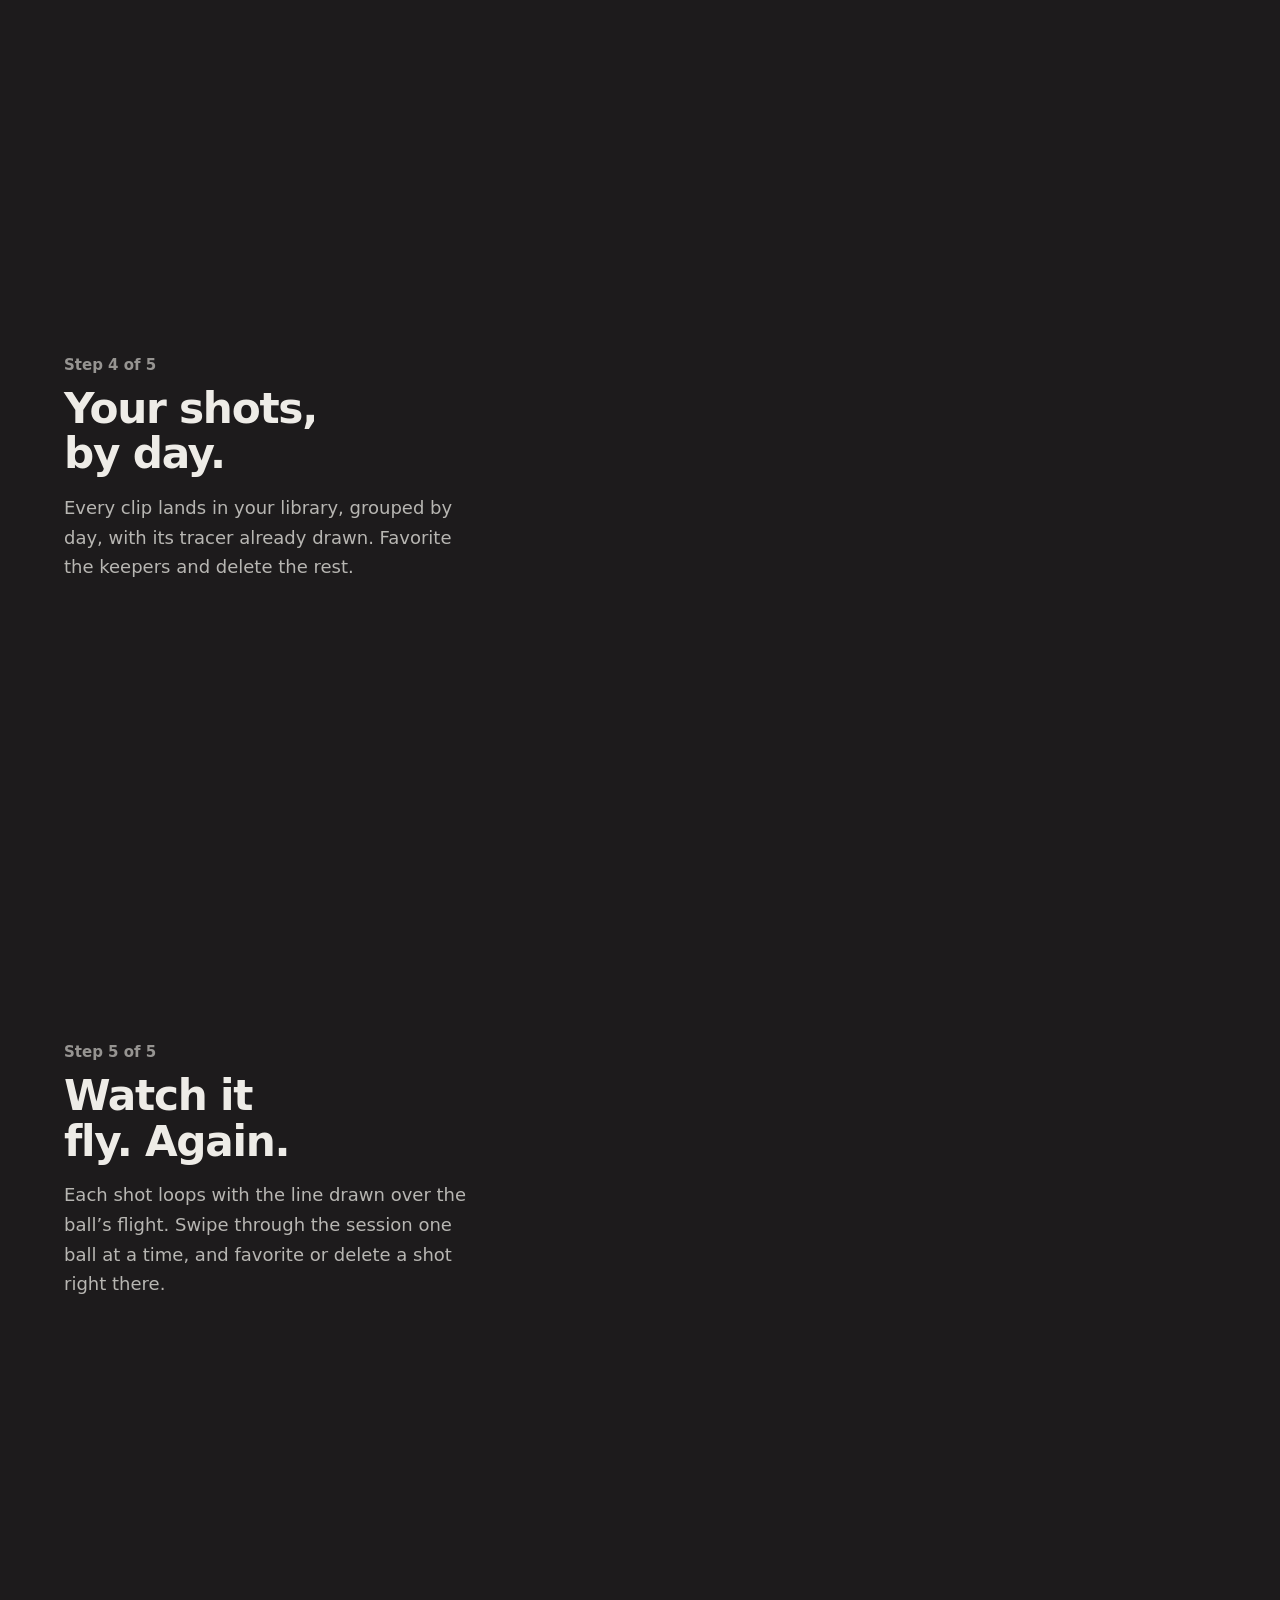
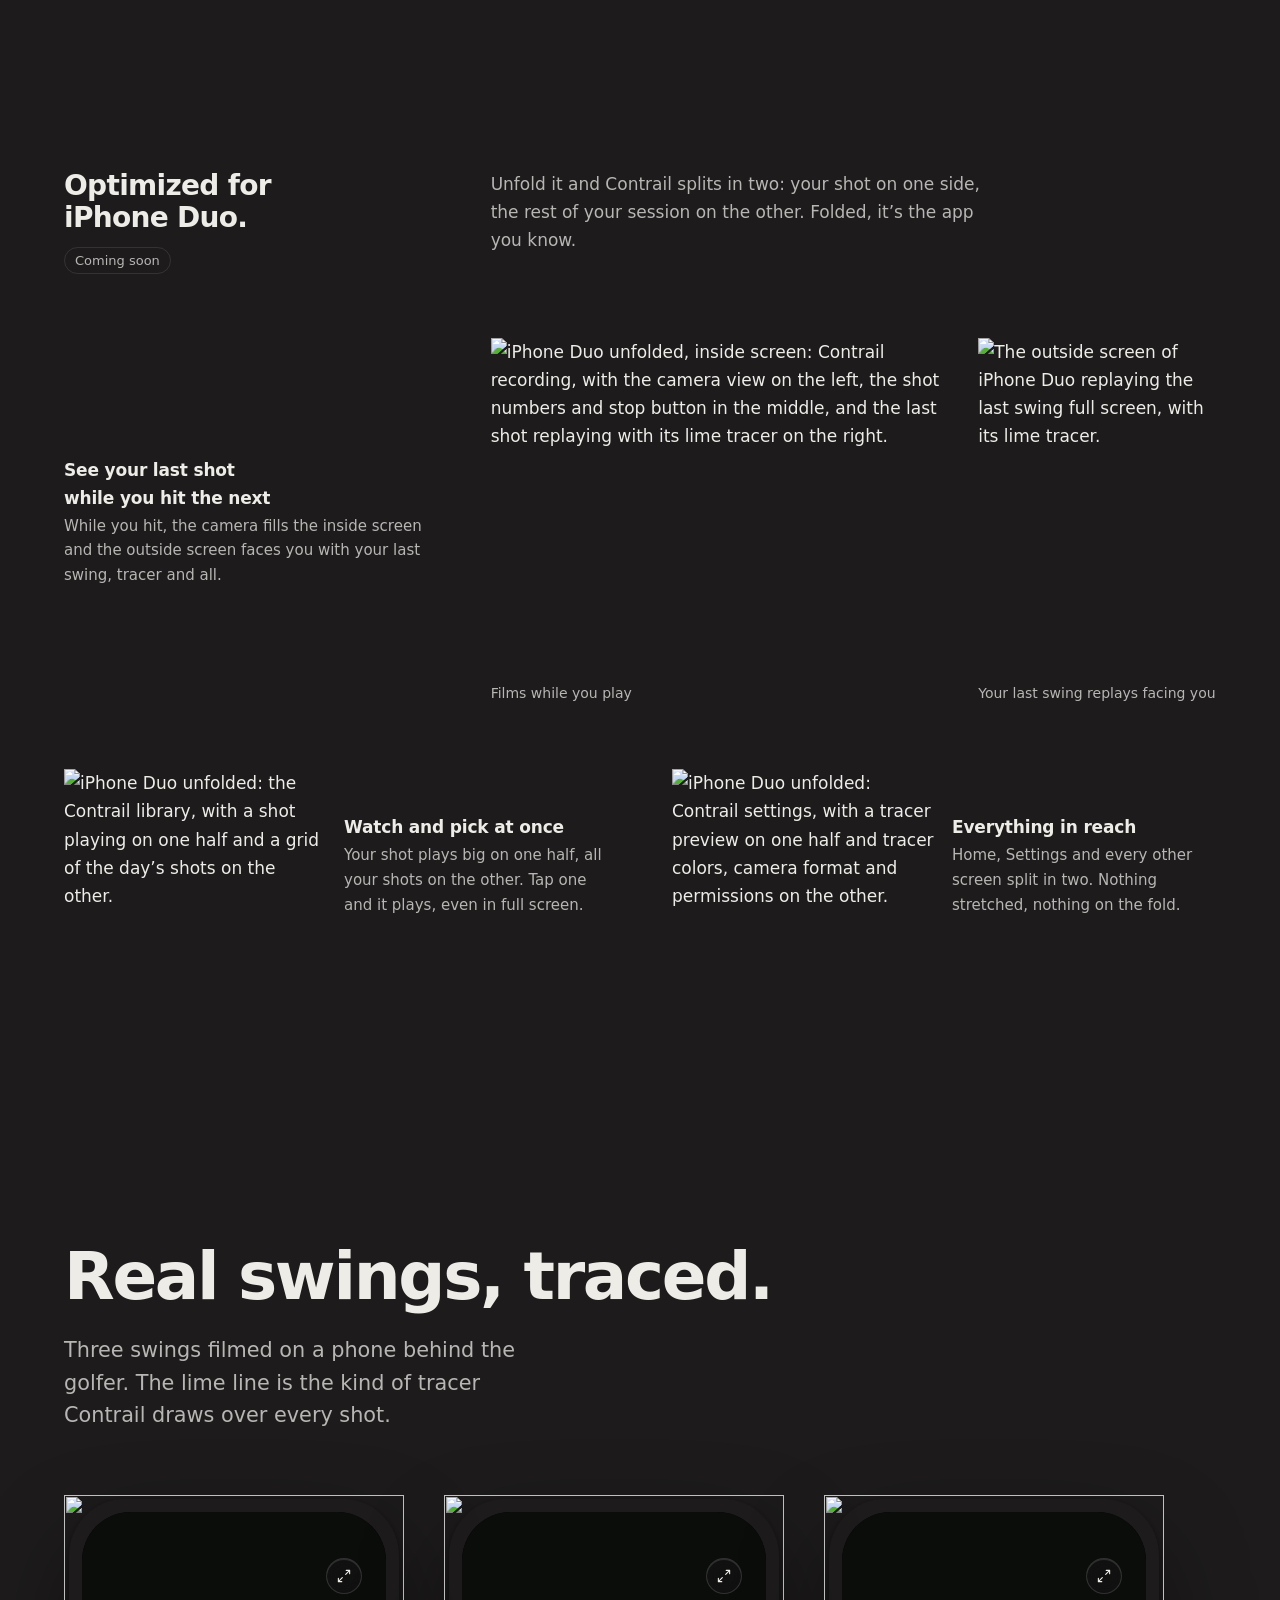
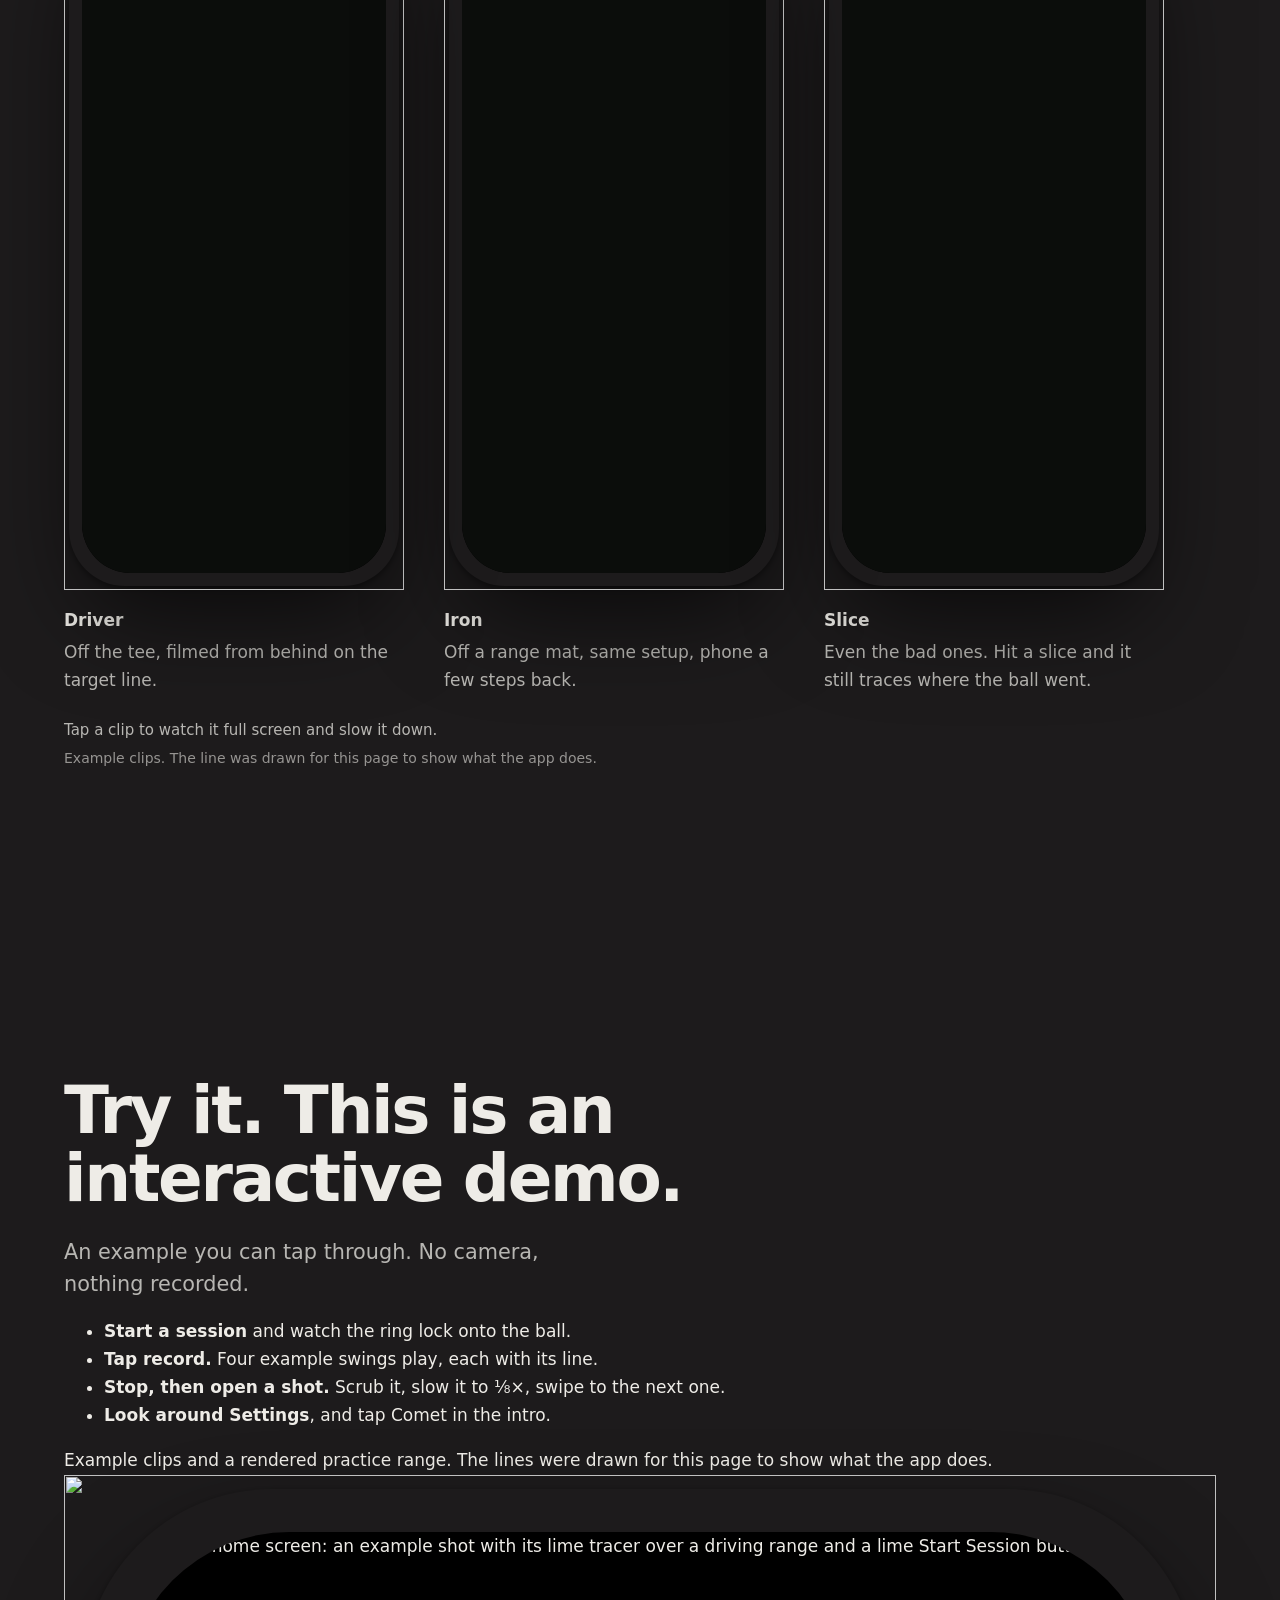
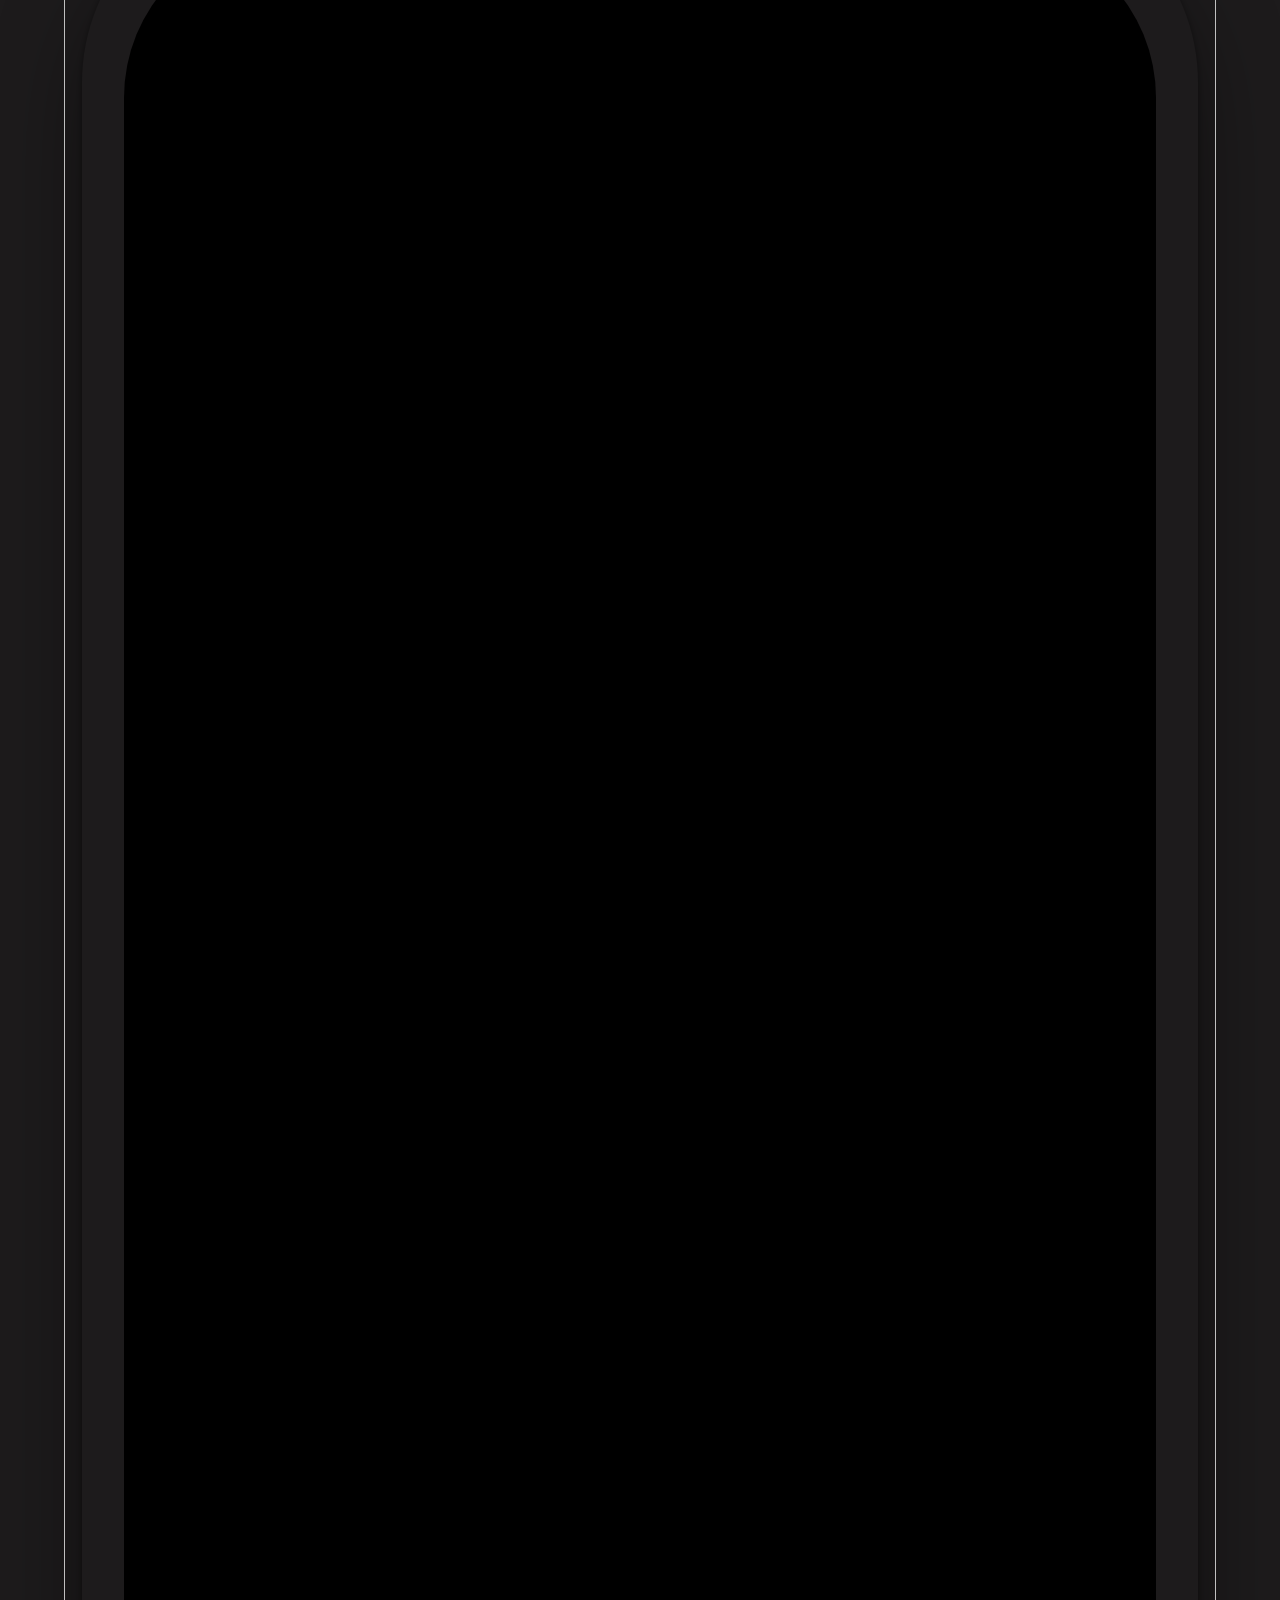
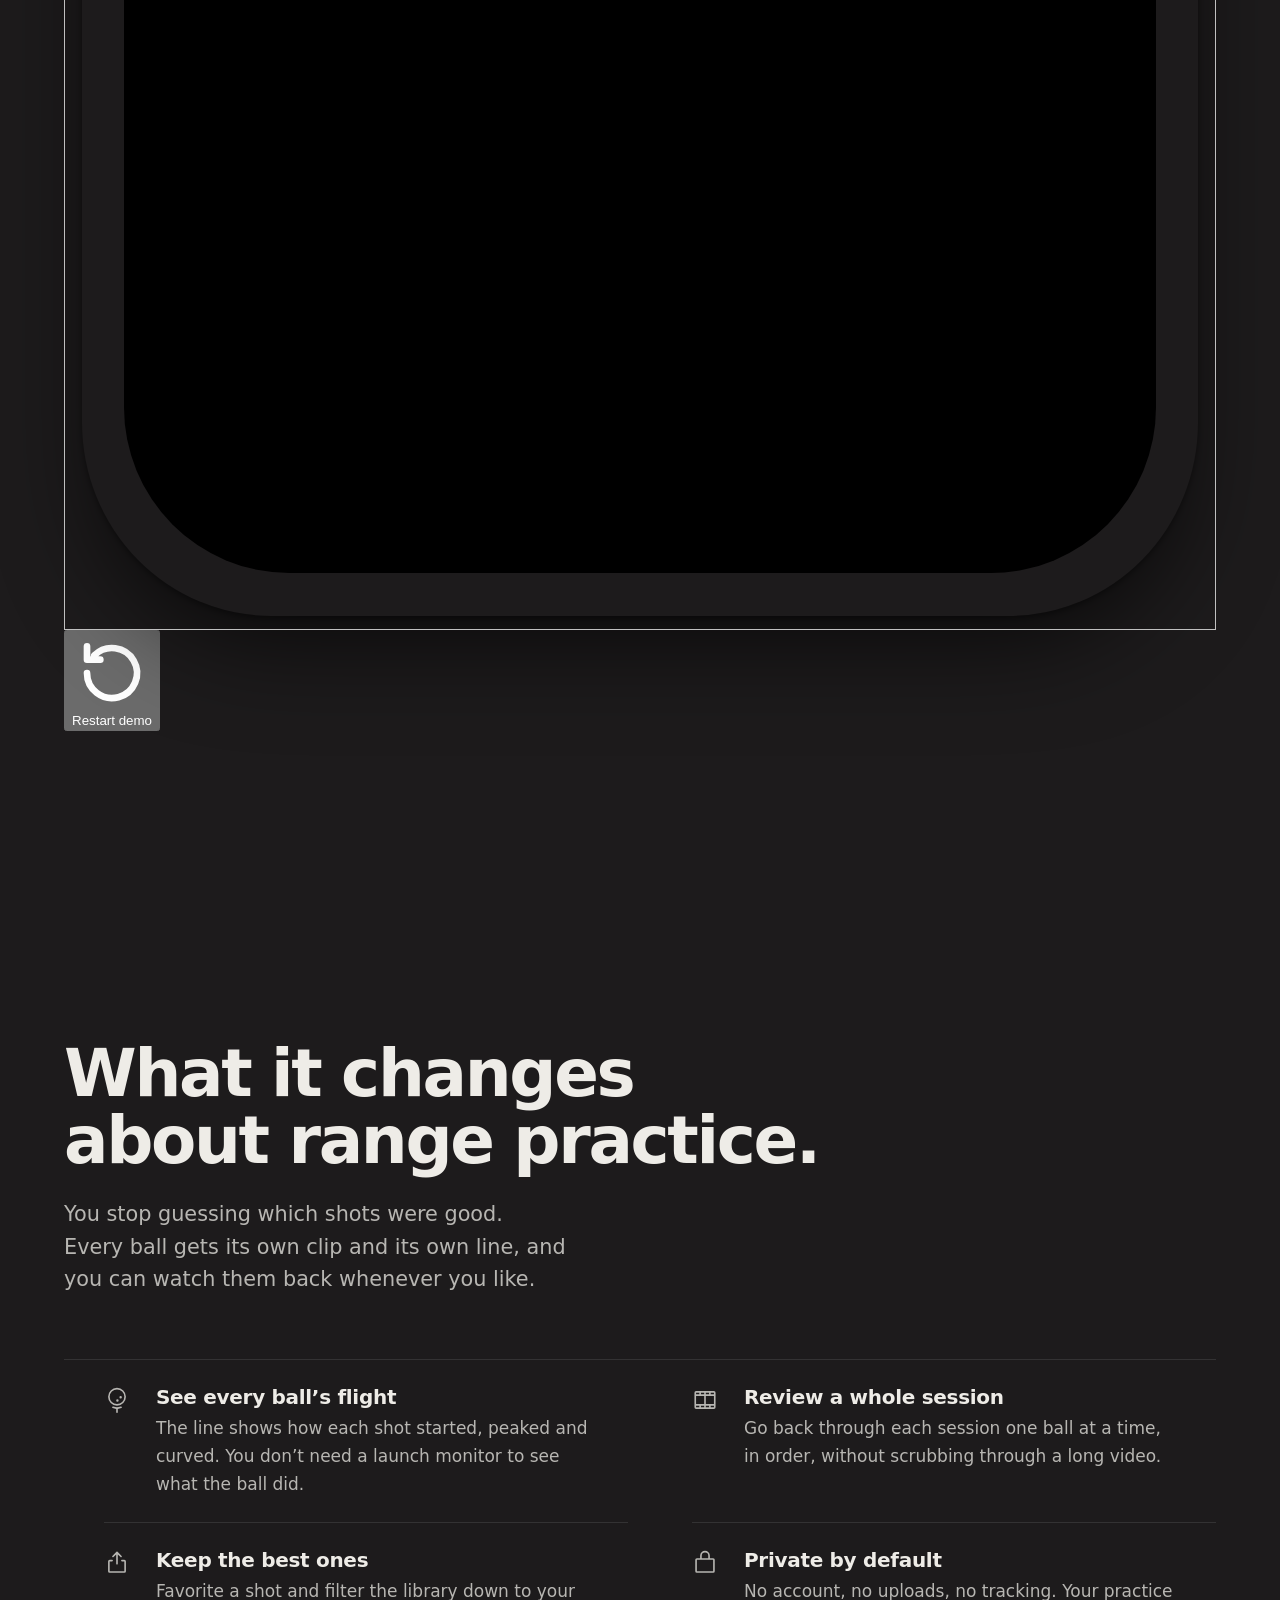
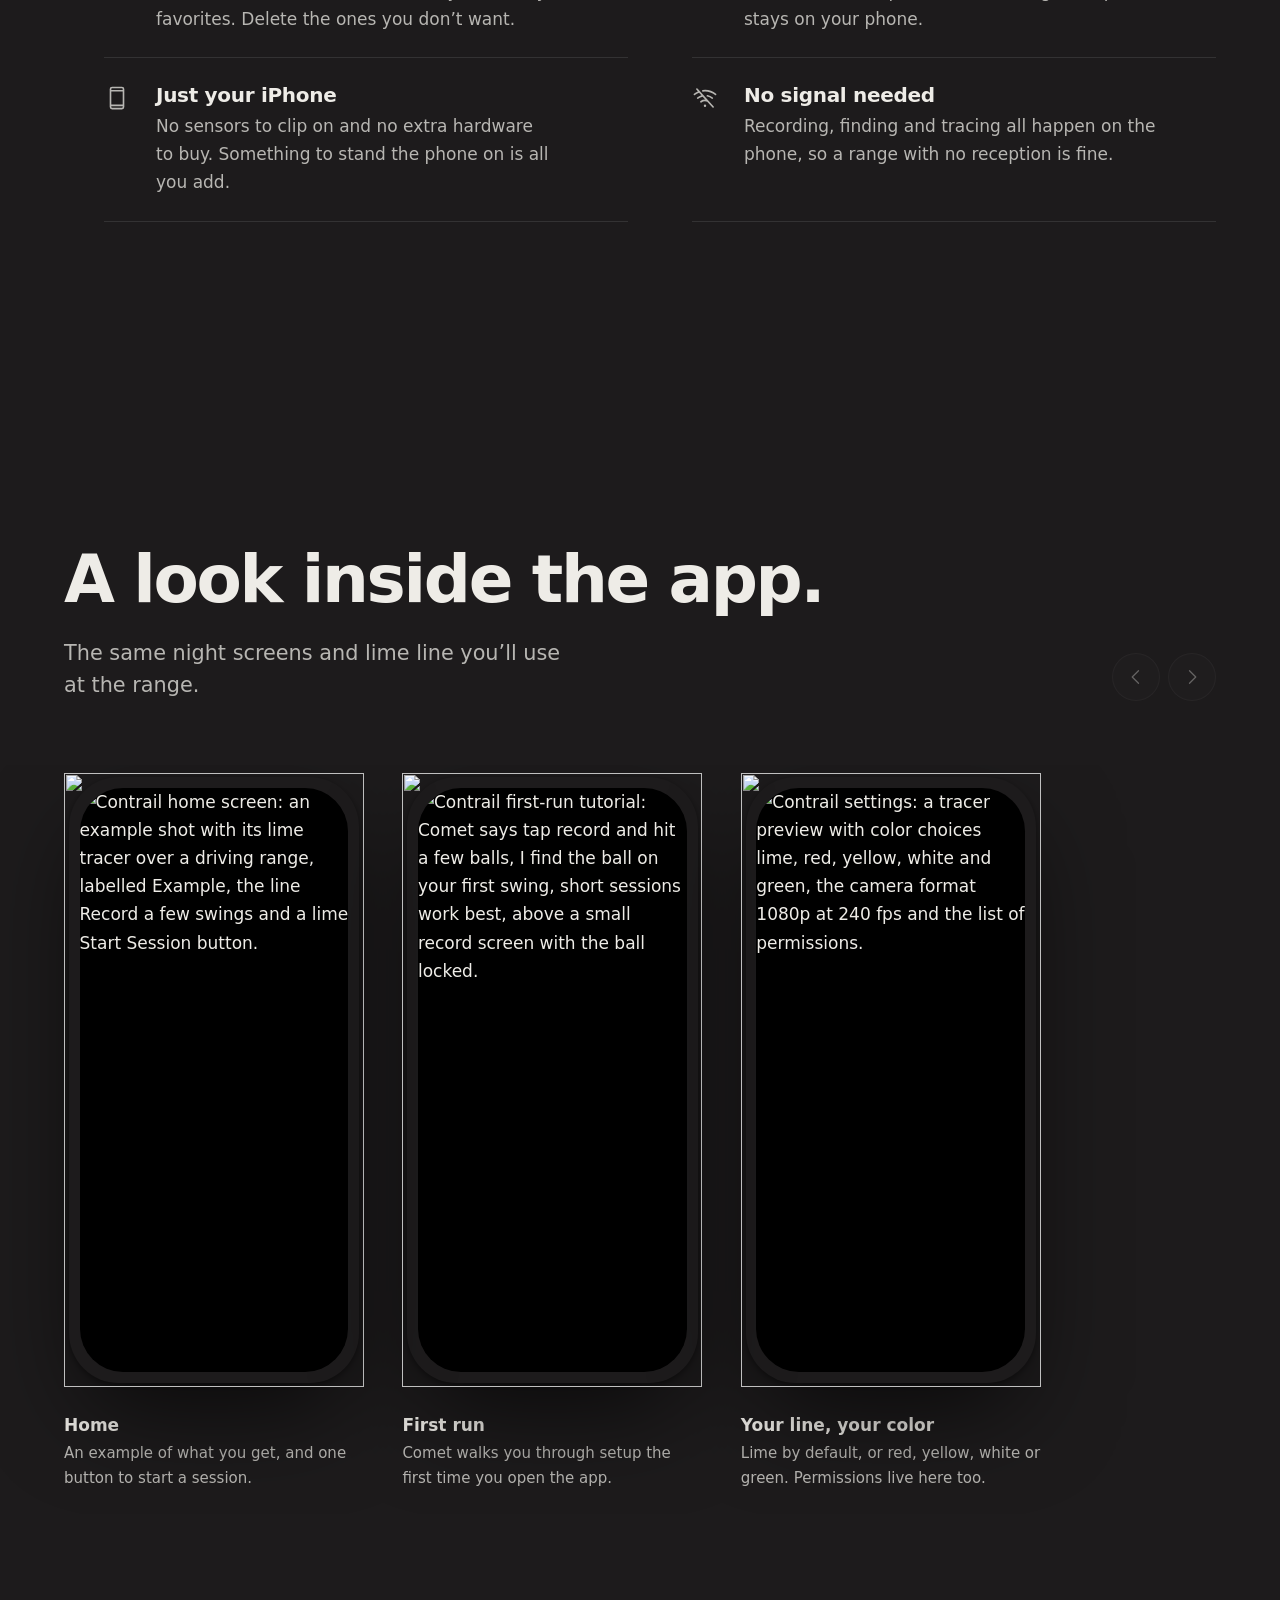
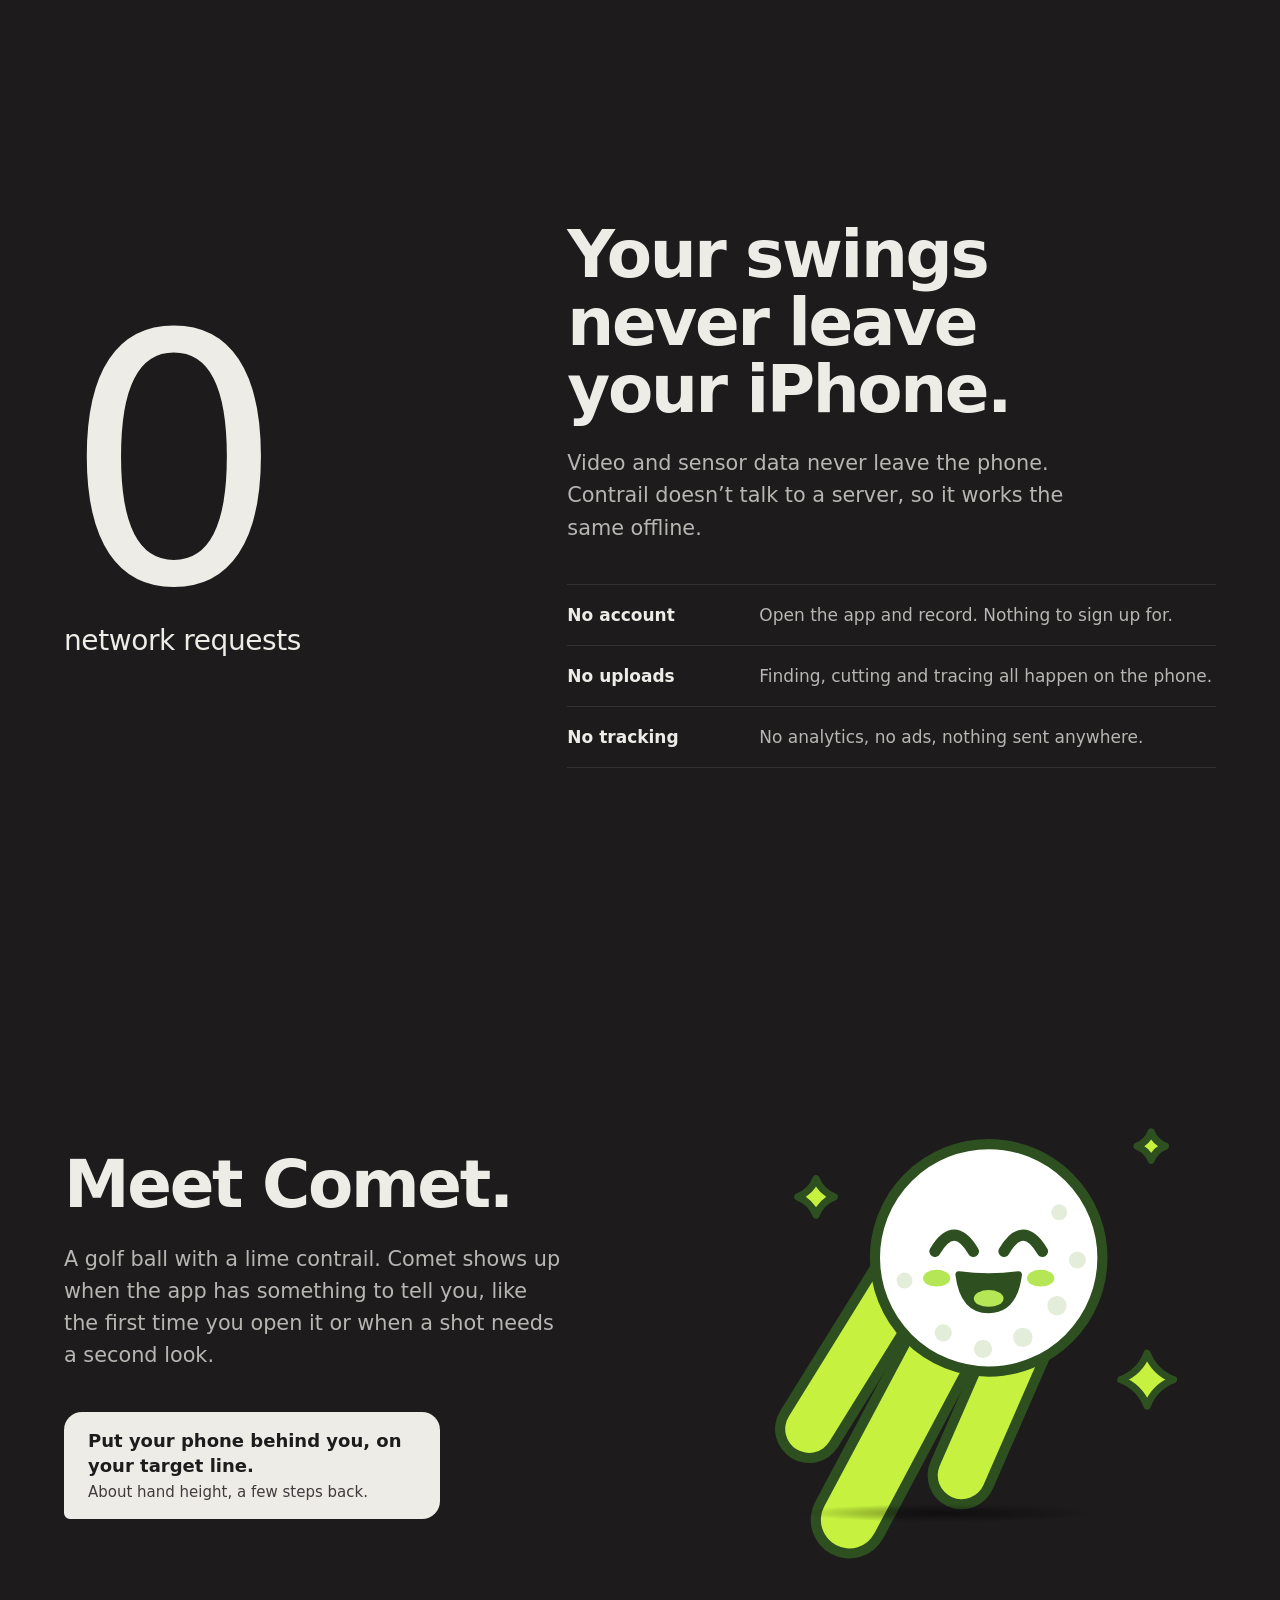
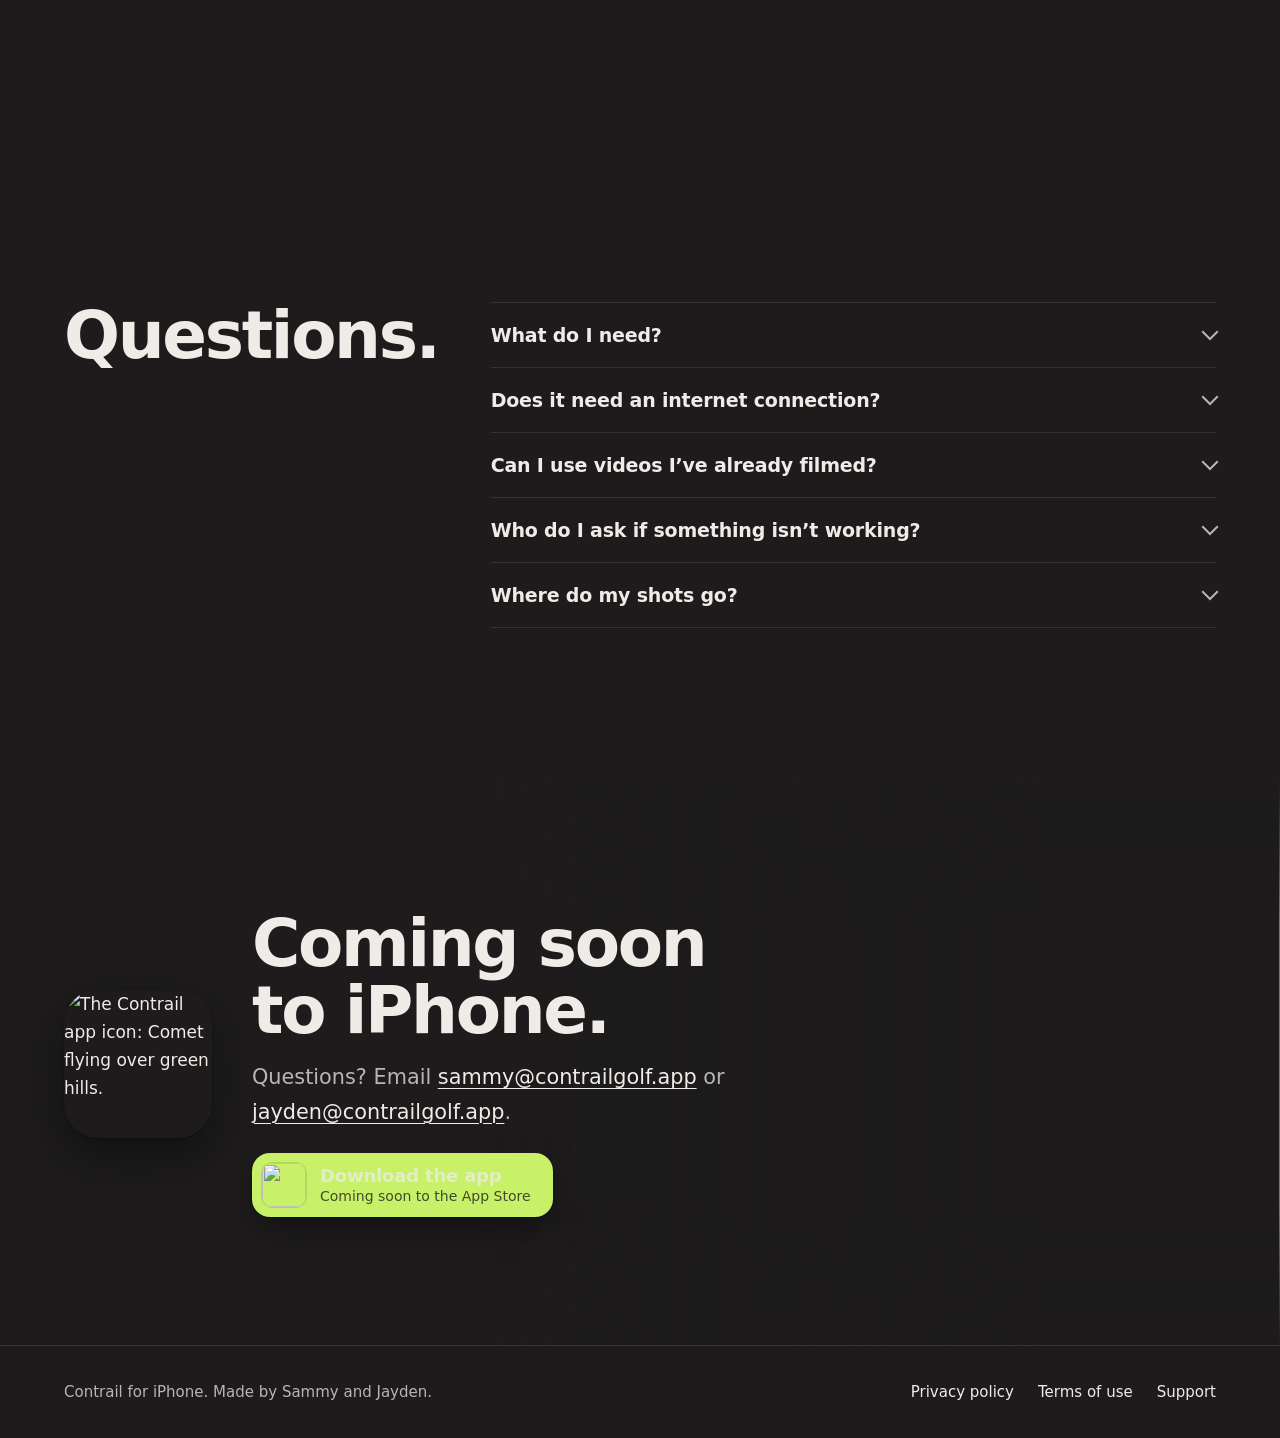
==== commit 07a32cff: "Duo section: two still photos (inside and outside screen) instead of the 3D turn Sammy asked for no " ====
--- a/public/index.html
+++ b/public/index.html
@@ -279,64 +279,30 @@
 .shot figcaption span { display: block; margin-top: 2px; font-size: 15px; color: var(--white-2); }
 
 /* ---------- iPhone Duo: a compact section right after "How it works". Tagged "Coming soon" until the Duo build ships (AGENTS.md).
-   Apple's iPhone Duo bezels (Apple Design Resources, see assets/device/LICENSE-NOTE.txt), unaltered apart from resizing.
-   Lead visual: a 3D Duo (front/back bezels + a stack of thin edge layers for thickness) that scroll turns from the inside
-   screen (recording) to the outside screen (last swing replaying). Device geometry is the bezels' body box (2975 x 2129 px
-   in both PNGs); the faces' images overhang it by the PNGs' transparent margins. ---------- */
+   Two photos: the inside (unfolded) and the outside screen, each an app still composited into Apple's iPhone Duo bezel
+   (Apple Design Resources, see assets/device/LICENSE-NOTE.txt), bezels unaltered apart from resizing. No motion. ---------- */
 .duo { padding-block: clamp(var(--space-2xl), 8vw, var(--space-3xl)) clamp(var(--space-3xl), 10vw, var(--space-4xl)); }
 .duo-head { display: grid; grid-template-columns: minmax(0, 4fr) minmax(0, 8fr); gap: var(--space-lg) var(--space-2xl); align-items: start; }
 .duo-head h2 { font-size: 1.75rem; font-weight: 600; line-height: 1.15; letter-spacing: -0.025em; }
 .duo-tag { display: inline-block; margin-top: var(--space-sm); padding: 3px 10px; border: 1px solid var(--hairline); border-radius: var(--r-capsule); font-size: 13px; font-weight: 500; line-height: 1.5; color: var(--white-2); }
 .duo-head p:not(.duo-tag) { max-width: 46ch; color: var(--white-2); }
 .duo figure { margin: 0; }
-.duo img, .duo video { display: block; }
+.duo img { display: block; }
 .duo h3 { font-size: 1.0625rem; font-weight: 600; letter-spacing: -0.01em; }
-.duo figcaption p { margin-top: 2px; max-width: 46ch; font-size: 15px; color: var(--white-2); }
+.duo figcaption p, .duo-lead p { margin-top: 2px; max-width: 46ch; font-size: 15px; color: var(--white-2); }
 .duo-stage { display: grid; grid-template-columns: minmax(0, 4fr) minmax(0, 8fr); gap: var(--space-lg) var(--space-2xl); align-items: center; margin-top: var(--space-2xl); }
-.duo-stage figcaption { grid-row: 1; grid-column: 1; }
-.duo-view { grid-row: 1; grid-column: 2; container-type: inline-size; position: relative; }
-.duo-tilt, .duo-device { transform-style: preserve-3d; }
-.duo-device { position: relative; display: grid; grid-template-columns: repeat(2, minmax(0, 1fr)); gap: var(--space-md); }
-.duo-face { position: relative; aspect-ratio: 2975 / 2129; }
-.duo-art { position: absolute; }
-.duo-face-front .duo-art { left: -1.983%; top: -2.771%; width: 103.966%; height: 105.542%; }
-.duo-face-back .duo-art { left: -1.345%; top: -1.502%; width: 102.723%; height: 103.005%; }
-.duo-art img { width: 100%; height: 100%; }
-.duo-art video { position: absolute; object-fit: cover; background: #000; }
-.duo-face-back .duo-art video { left: 51.374%; top: 3.646%; width: 45.746%; height: 92.707%; }
-.duo-face-front .duo-art video { left: 3.880%; top: 5.340%; width: 92.240%; height: 89.319%; }
-.duo-art video + img { position: absolute; inset: 0; }
-.duo-edge, .duo-sheen, .duo-shadow { display: none; }
-/* Scroll-driven 3D (added by JS when motion is allowed): a sticky stage inside a tall runway. */
-.duo.is-scrub .duo-runway { height: 260vh; }
-.duo.is-scrub .duo-stage { position: sticky; top: 0; height: 100vh; margin-top: 0; }
-.duo.is-scrub .duo-view { perspective: 1400px; }
-.duo.is-scrub .duo-tilt { will-change: transform; }
-.duo.is-scrub .duo-device { display: block; aspect-ratio: 2975 / 2129; will-change: transform; }
-.duo.is-scrub .duo-face { position: absolute; inset: 0; backface-visibility: hidden; -webkit-backface-visibility: hidden; }
-.duo.is-scrub .duo-face-front { transform: translateZ(1.7cqw); }
-.duo.is-scrub .duo-face-back { transform: rotateY(180deg) translateZ(1.7cqw); }
-.duo.is-scrub .duo-edge { display: block; position: absolute; inset: 0.15%; border-radius: 8.4% / 11.7%; background: var(--edge, #3b475c); transform: translateZ(calc(var(--z) * 1cqw)); }
-.duo.is-scrub .duo-sheen { display: block; position: absolute; inset: 0; pointer-events: none; mix-blend-mode: screen;
-  background: linear-gradient(105deg, transparent 38%, oklch(100% 0 0 / 0.16) 50%, transparent 62%) no-repeat;
-  background-size: 260% 100%; background-position: calc(115% - var(--p, 0) * 130%) 0;
-  -webkit-mask: var(--mask) center / 100% 100% no-repeat; mask: var(--mask) center / 100% 100% no-repeat; }
-.duo.is-scrub .duo-face > .duo-sheen { border-radius: 8.4% / 11.7%; -webkit-mask: none; mask: none; }
-.duo.is-scrub .duo-shadow { display: block; position: absolute; left: 12%; right: 12%; bottom: -9%; height: 10%; border-radius: 50%;
-  background: radial-gradient(closest-side, oklch(0% 0 0 / 0.55), transparent); filter: blur(6px); will-change: transform, opacity; }
+.duo-photos { display: grid; grid-template-columns: minmax(0, 2985fr) minmax(0, 1531fr); gap: var(--space-lg); align-items: end; }
+.duo-photos img { width: 100%; height: auto; }
+.duo-photos figcaption { margin-top: var(--space-sm); font-size: 14px; color: var(--white-2); }
 .duo-points { display: grid; grid-template-columns: repeat(2, minmax(0, 1fr)); gap: var(--space-lg) var(--space-2xl); margin-top: var(--space-2xl); }
 .duo-points figure { display: grid; grid-template-columns: minmax(0, 1fr) minmax(0, 1fr); gap: var(--space-md); align-items: center; }
 .duo-points img { width: 100%; height: auto; }
 @media (max-width: 900px) {
   .duo-head, .duo-stage, .duo-points { grid-template-columns: minmax(0, 1fr); }
-  .duo-view, .duo-stage figcaption { grid-column: 1; }
-  .duo-stage figcaption { grid-row: 2; }
-  .duo.is-scrub .duo-stage { align-content: center; gap: var(--space-xl); height: 100svh; }
-  .duo.is-scrub .duo-runway { height: 240svh; }
 }
 @media (max-width: 560px) {
-  .duo-device { grid-template-columns: minmax(0, 1fr); }
-  .duo.is-scrub .duo-tilt { margin-inline: 7%; }
+  .duo-photos { grid-template-columns: minmax(0, 1fr); gap: var(--space-xl); }
+  .duo-photos figure:last-child { width: 62%; margin-inline: auto; }
   .duo-points figure { display: block; }
   .duo-points figcaption { margin-top: var(--space-sm); }
 }
@@ -633,7 +599,7 @@
        recording state holds its clock at 0:45), the outside-screen loop is a simulator recording of the replay view
        (-coverPreview). Bezels: Apple's, unaltered, resize only. Scroll turns the phone (JS adds .is-scrub); without motion both
        sides show side by side. -->
-  <section class="duo" id="duo" aria-labelledby="duo-title" data-duo>
+  <section class="duo" id="duo" aria-labelledby="duo-title">
     <div class="wrap">
       <div class="duo-head">
         <div>
@@ -642,30 +608,15 @@
         </div>
         <p>Unfold it and Contrail splits in two: your shot on one side, the rest of your session on the other. Folded, it’s the app you know.</p>
       </div>
-      <div class="duo-runway" data-duo-runway>
-        <figure class="duo-stage">
-          <div class="duo-view" data-duo-view>
-            <div class="duo-tilt" data-duo-tilt>
-              <div class="duo-device" data-duo-device>
-                <span class="duo-edge" style="--z:-1.639;--edge:oklch(28% 0.03 262)"></span><span class="duo-edge" style="--z:-1.518;--edge:oklch(29% 0.03 262)"></span><span class="duo-edge" style="--z:-1.396;--edge:oklch(30% 0.03 262)"></span><span class="duo-edge" style="--z:-1.275;--edge:oklch(31% 0.03 262)"></span><span class="duo-edge" style="--z:-1.154;--edge:oklch(32% 0.03 262)"></span><span class="duo-edge" style="--z:-1.032;--edge:oklch(33% 0.03 262)"></span><span class="duo-edge" style="--z:-0.911;--edge:oklch(34% 0.03 262)"></span><span class="duo-edge" style="--z:-0.789;--edge:oklch(34% 0.03 262)"></span><span class="duo-edge" style="--z:-0.668;--edge:oklch(35% 0.03 262)"></span><span class="duo-edge" style="--z:-0.546;--edge:oklch(36% 0.03 262)"></span><span class="duo-edge" style="--z:-0.425;--edge:oklch(37% 0.03 262)"></span><span class="duo-edge" style="--z:-0.304;--edge:oklch(38% 0.03 262)"></span><span class="duo-edge" style="--z:-0.182;--edge:oklch(39% 0.03 262)"></span><span class="duo-edge" style="--z:-0.061;--edge:oklch(40% 0.03 262)"></span><span class="duo-edge" style="--z:0.061;--edge:oklch(40% 0.03 262)"></span><span class="duo-edge" style="--z:0.182;--edge:oklch(39% 0.03 262)"></span><span class="duo-edge" style="--z:0.304;--edge:oklch(38% 0.03 262)"></span><span class="duo-edge" style="--z:0.425;--edge:oklch(37% 0.03 262)"></span><span class="duo-edge" style="--z:0.546;--edge:oklch(36% 0.03 262)"></span><span class="duo-edge" style="--z:0.668;--edge:oklch(35% 0.03 262)"></span><span class="duo-edge" style="--z:0.789;--edge:oklch(34% 0.03 262)"></span><span class="duo-edge" style="--z:0.911;--edge:oklch(34% 0.03 262)"></span><span class="duo-edge" style="--z:1.032;--edge:oklch(33% 0.03 262)"></span><span class="duo-edge" style="--z:1.154;--edge:oklch(32% 0.03 262)"></span><span class="duo-edge" style="--z:1.275;--edge:oklch(31% 0.03 262)"></span><span class="duo-edge" style="--z:1.396;--edge:oklch(30% 0.03 262)"></span><span class="duo-edge" style="--z:1.518;--edge:oklch(29% 0.03 262)"></span><span class="duo-edge" style="--z:1.639;--edge:oklch(28% 0.03 262)"></span>
-                <div class="duo-face duo-face-front"><div class="duo-art">
-                  <video muted loop playsinline autoplay preload="none" width="1200" height="844" poster="/assets/screens/duo/inner-recording-poster.webp" aria-label="iPhone Duo unfolded, inside screen: Contrail recording, with the camera view on the left, the shot numbers and stop button in the middle, and the last shot replaying with its tracer on the right." data-duo-video><source data-src="/assets/screens/duo/inner-recording.webm" type="video/webm"><source data-src="/assets/screens/duo/inner-recording.mp4" type="video/mp4"></video>
-                  <img src="/assets/device/iphone-duo-night-sky-inner-open-landscape-720.webp" srcset="/assets/device/iphone-duo-night-sky-inner-open-landscape-720.webp 720w, /assets/device/iphone-duo-night-sky-inner-open-landscape-1080.webp 1080w" sizes="(max-width: 900px) calc(100vw - 32px), 760px" width="720" height="523" loading="lazy" decoding="async" alt="">
-                </div><span class="duo-sheen"></span></div>
-                <div class="duo-face duo-face-back"><div class="duo-art">
-                  <video muted loop playsinline autoplay preload="none" width="540" height="786" poster="/assets/screens/duo/replay-outer-poster.webp" aria-label="The outside screen of iPhone Duo, facing the golfer, replaying the last swing full screen with its lime tracer." data-duo-video><source data-src="/assets/screens/duo/replay-outer.mp4" type="video/mp4"></video>
-                  <img src="/assets/device/iphone-duo-night-sky-outer-open-720.webp" srcset="/assets/device/iphone-duo-night-sky-outer-open-720.webp 720w, /assets/device/iphone-duo-night-sky-outer-open-1080.webp 1080w" sizes="(max-width: 900px) calc(100vw - 32px), 760px" width="720" height="517" loading="lazy" decoding="async" alt="">
-                  <span class="duo-sheen" style="--mask:url('/assets/device/iphone-duo-night-sky-outer-open-720.webp')"></span>
-                </div></div>
-              </div>
-            </div>
-            <div class="duo-shadow" aria-hidden="true" data-duo-shadow></div>
-          </div>
-          <figcaption>
-            <h3>See your last shot while you hit the next</h3>
-            <p>While you hit, the camera fills the inside screen and the outside screen faces you with your last swing, tracer and all.</p>
-          </figcaption>
-        </figure>
+      <div class="duo-stage">
+        <div class="duo-lead">
+          <h3>See your last shot while you hit the next</h3>
+          <p>While you hit, the camera fills the inside screen and the outside screen faces you with your last swing, tracer and all.</p>
+        </div>
+        <div class="duo-photos">
+          <figure><img src="/assets/screens/duo/duo-front-800.webp" srcset="/assets/screens/duo/duo-front-800.webp 800w, /assets/screens/duo/duo-front-1600.webp 1600w" sizes="(max-width: 560px) calc(100vw - 32px), (max-width: 900px) 62vw, 500px" width="800" height="573" loading="lazy" decoding="async" alt="iPhone Duo unfolded, inside screen: Contrail recording, with the camera view on the left, the shot numbers and stop button in the middle, and the last shot replaying with its lime tracer on the right."><figcaption>Films while you play</figcaption></figure>
+          <figure><img src="/assets/screens/duo/duo-rear-410.webp" srcset="/assets/screens/duo/duo-rear-410.webp 410w, /assets/screens/duo/duo-rear-820.webp 820w" sizes="(max-width: 560px) 62vw, (max-width: 900px) 32vw, 260px" width="410" height="573" loading="lazy" decoding="async" alt="The outside screen of iPhone Duo replaying the last swing full screen, with its lime tracer."><figcaption>Your last swing replays facing you</figcaption></figure>
+        </div>
       </div>
       <div class="duo-points">
         <figure><img src="/assets/screens/duo/05-library-720.webp" srcset="/assets/screens/duo/05-library-720.webp 720w, /assets/screens/duo/05-library-1080.webp 1080w" sizes="(max-width: 560px) calc(100vw - 32px), (max-width: 900px) 45vw, 270px" width="720" height="524" loading="lazy" decoding="async" alt="iPhone Duo unfolded: the Contrail library, with a shot playing on one half and a grid of the day’s shots on the other."><figcaption><h3>Watch and pick at once</h3><p>Your shot plays big on one half, all your shots on the other. Tap one and it plays, even in full screen.</p></figcaption></figure>
@@ -1429,63 +1380,5 @@
   })();
 </script>
 
-<script>
-  // iPhone Duo (#duo): scroll turns the phone from the inside screen (recording) to the outside screen (last swing replaying).
-  // CSS-sticky stage in a tall runway (no JS pin, like the hero on phones), scrubbed by ScrollTrigger; transforms only.
-  // Both screens (inside: recording; outside: replay) loop whenever the stage is on screen, with no controls; scroll drives
-  // only the pose. Reduced motion: both sides side by side, nothing turns, the videos stay on their posters.
-  (function () {
-    var sec = document.querySelector('[data-duo]'); if (!sec) return;
-    var videos = [].slice.call(sec.querySelectorAll('[data-duo-video]'));
-    var reduce = window.matchMedia('(prefers-reduced-motion: reduce)');
-    var inView = false, loaded = false;
-    function load() {
-      if (loaded) return; loaded = true;
-      videos.forEach(function (v) {
-        [].forEach.call(v.querySelectorAll('source[data-src]'), function (s) { s.src = s.getAttribute('data-src'); });
-        v.load();
-      });
-    }
-    function sync() {
-      var on = inView && !reduce.matches;
-      if (on) load();
-      videos.forEach(function (v) { if (on) v.play().catch(function () {}); else v.pause(); });
-    }
-    if ('IntersectionObserver' in window) {
-      new IntersectionObserver(function (e) { inView = e[0].isIntersecting; sync(); }, { rootMargin: '10% 0px' }).observe(sec.querySelector('[data-duo-view]'));
-    }
-    if (reduce.addEventListener) reduce.addEventListener('change', sync);
-
-    document.addEventListener('DOMContentLoaded', function () { // after the page's own ScrollTriggers (registered earlier)
-      if (!window.gsap || !window.ScrollTrigger) return;
-      var tilt = sec.querySelector('[data-duo-tilt]'), device = sec.querySelector('[data-duo-device]');
-      var shadow = sec.querySelector('[data-duo-shadow]'), runway = sec.querySelector('[data-duo-runway]');
-      gsap.matchMedia().add('(prefers-reduced-motion: no-preference)', function () {
-        sec.classList.add('is-scrub');
-        gsap.set(tilt, { xPercent: -5, scale: 0.86, rotationX: 14, rotationZ: -2 });
-        gsap.set(device, { rotationY: 0 });
-        var tl = gsap.timeline({
-          defaults: { ease: 'none' },
-          scrollTrigger: { trigger: runway, start: 'top top', end: 'bottom bottom', scrub: 1 },
-          onUpdate: function () {
-            var p = tl.progress(), ry = gsap.getProperty(device, 'rotationY') * Math.PI / 180;
-            device.style.setProperty('--p', p.toFixed(4));
-            gsap.set(shadow, { scaleX: 0.5 + 0.5 * Math.abs(Math.cos(ry)), opacity: 0.55 + 0.45 * Math.abs(Math.cos(ry)) });
-          }
-        });
-        tl.to(tilt, { scale: 1, rotationX: 9, duration: 0.15, ease: 'power2.out' }, 0)
-          .to(device, { rotationY: 180, duration: 0.7, ease: 'power2.inOut' }, 0.15)
-          .to(tilt, { xPercent: 5, rotationZ: 2, duration: 0.7, ease: 'sine.inOut' }, 0.15)
-          .to(tilt, { rotationX: 5, duration: 0.35, ease: 'sine.inOut' }, 0.15)
-          .to(tilt, { rotationX: 9, duration: 0.35, ease: 'sine.inOut' }, 0.5)
-          .to({}, { duration: 0.15 }, 0.85);
-        ScrollTrigger.sort();
-        ScrollTrigger.refresh();
-        return function () { sec.classList.remove('is-scrub'); gsap.set([tilt, device, shadow], { clearProps: 'all' }); ScrollTrigger.refresh(); };
-      });
-    });
-  })();
-</script>
-
 </body>
 </html>
